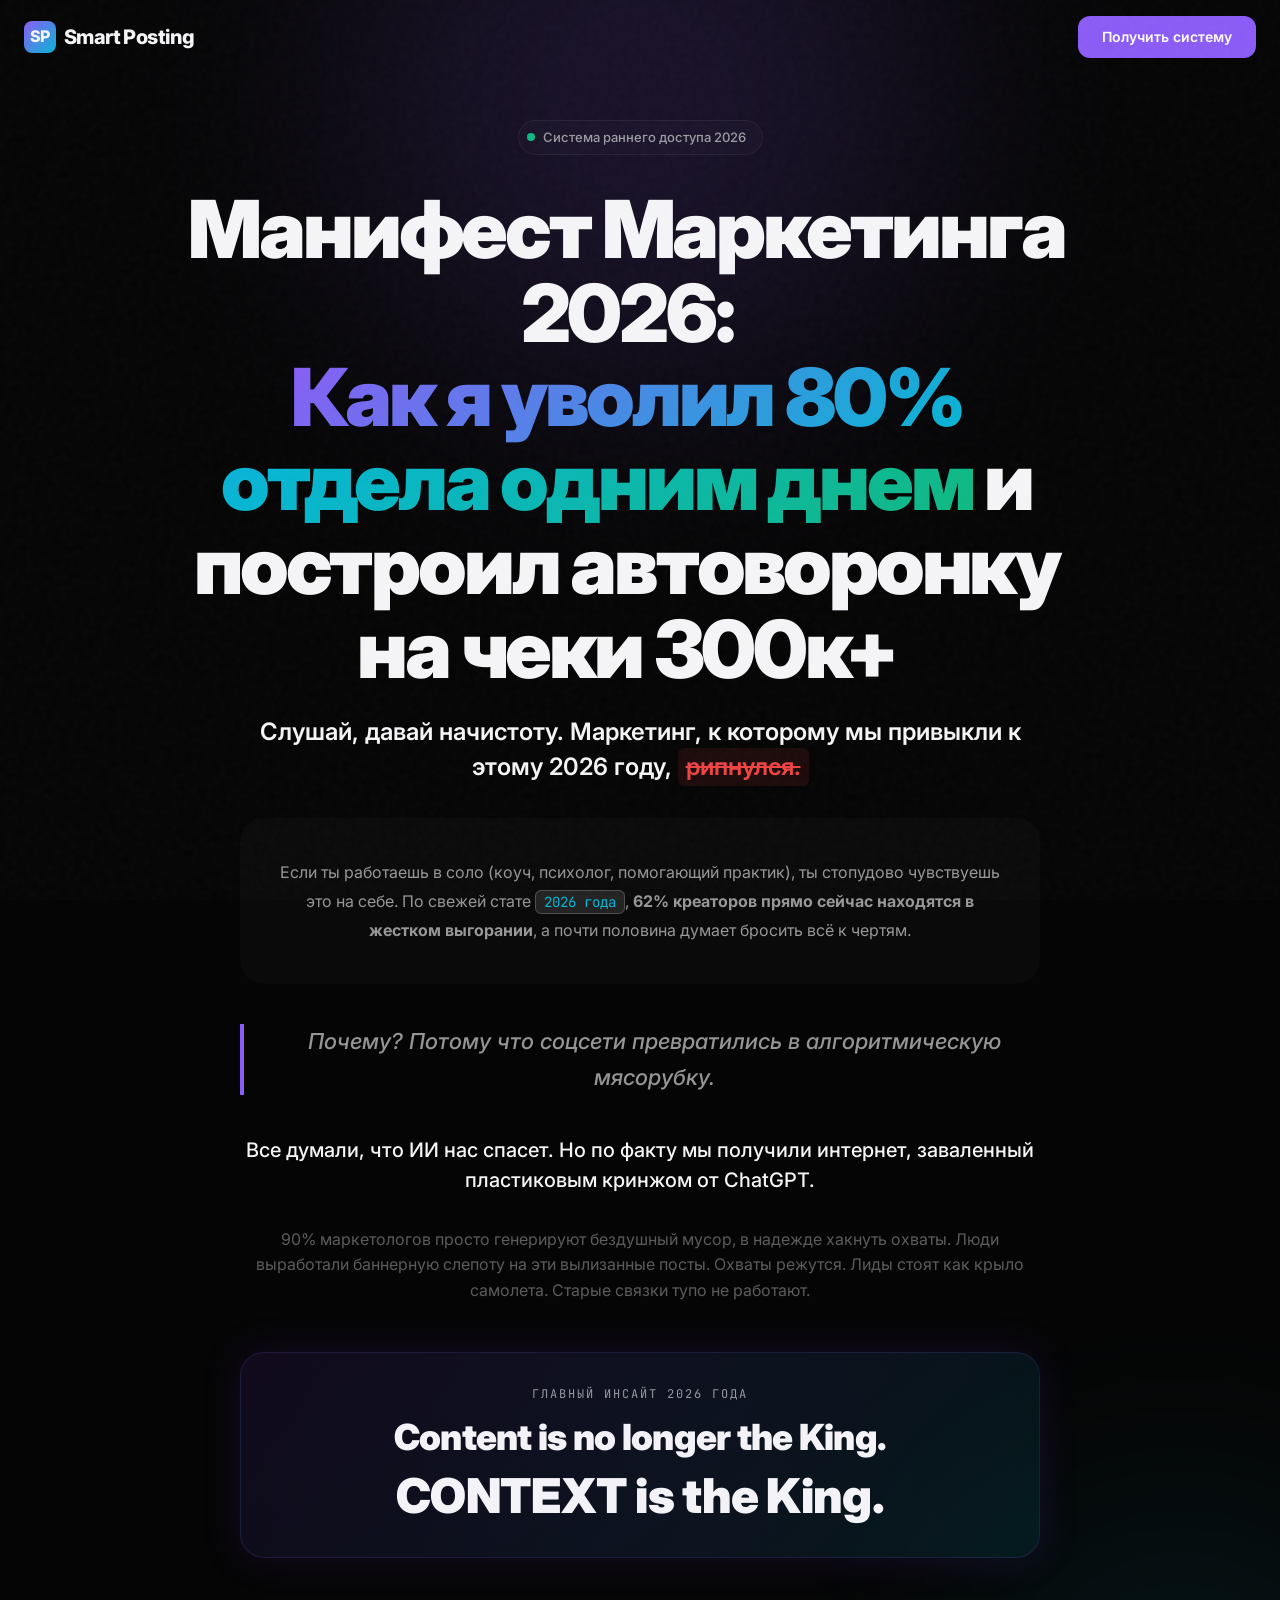
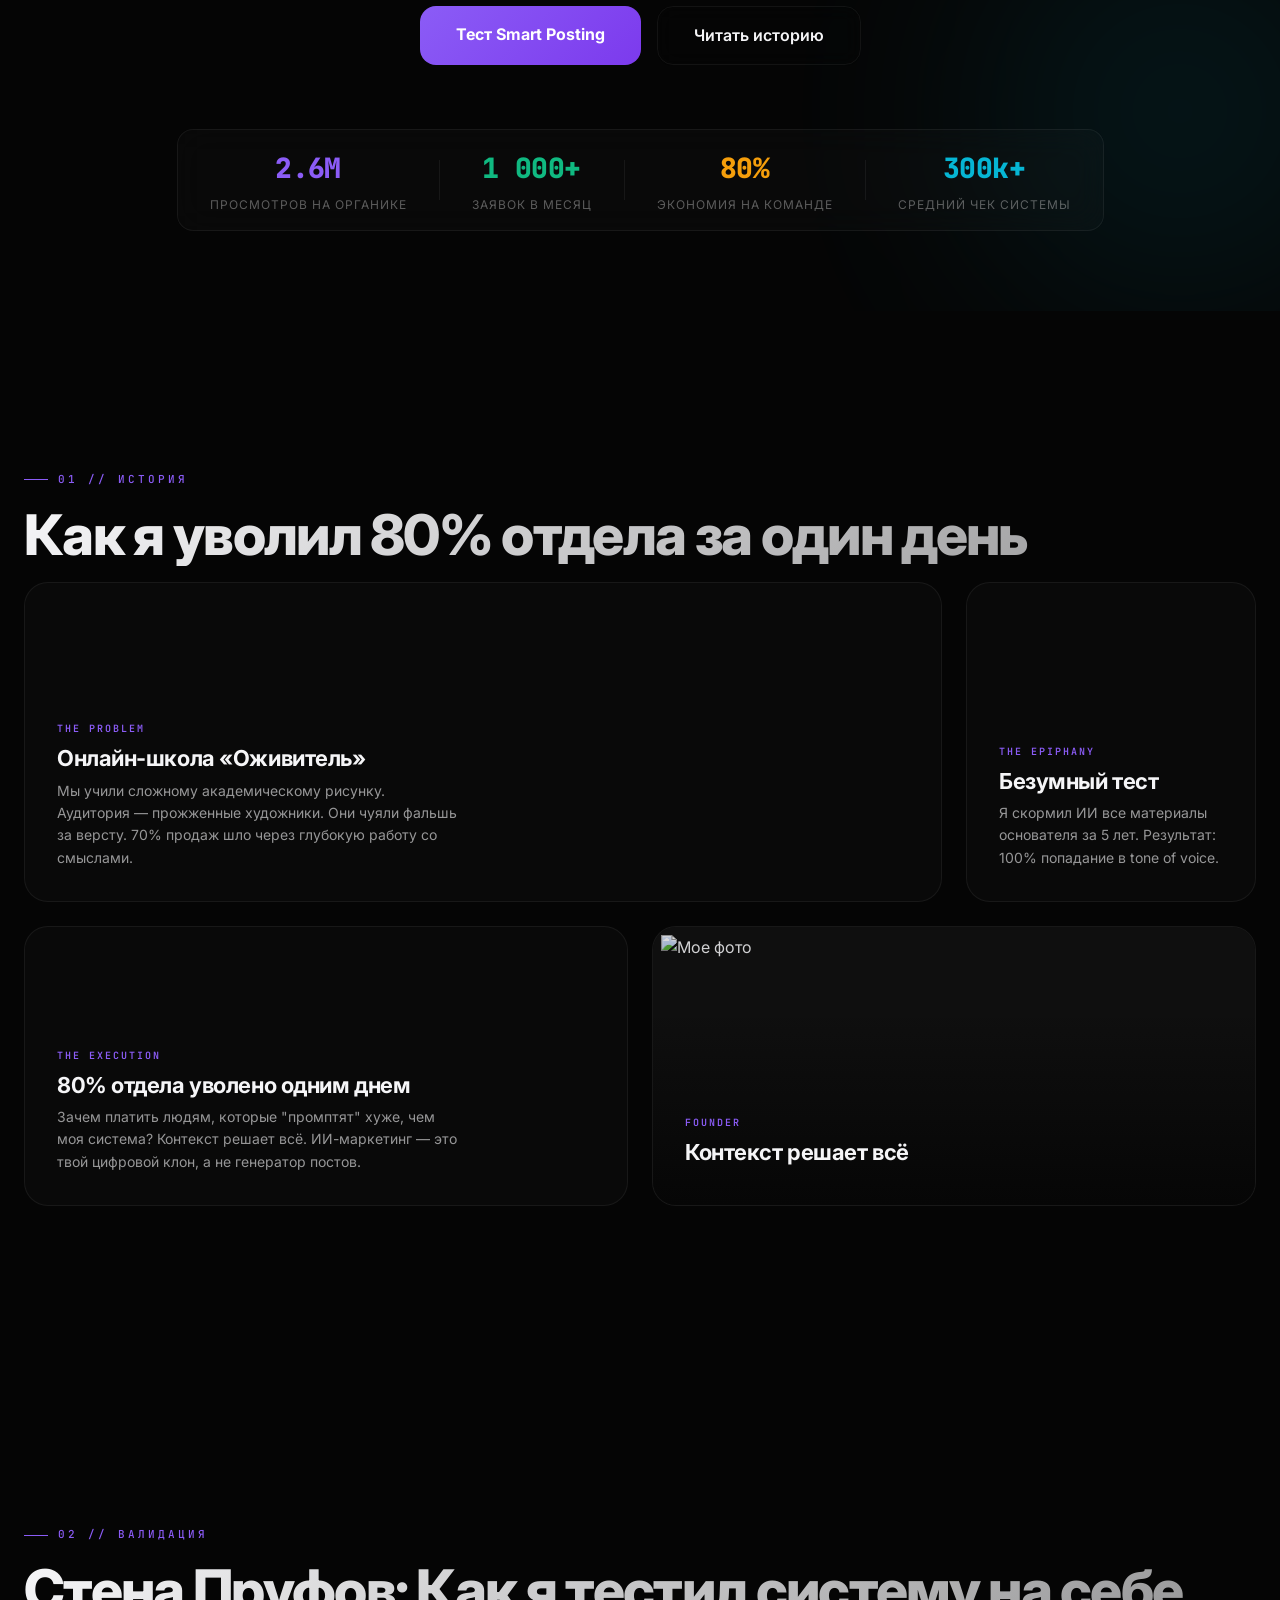
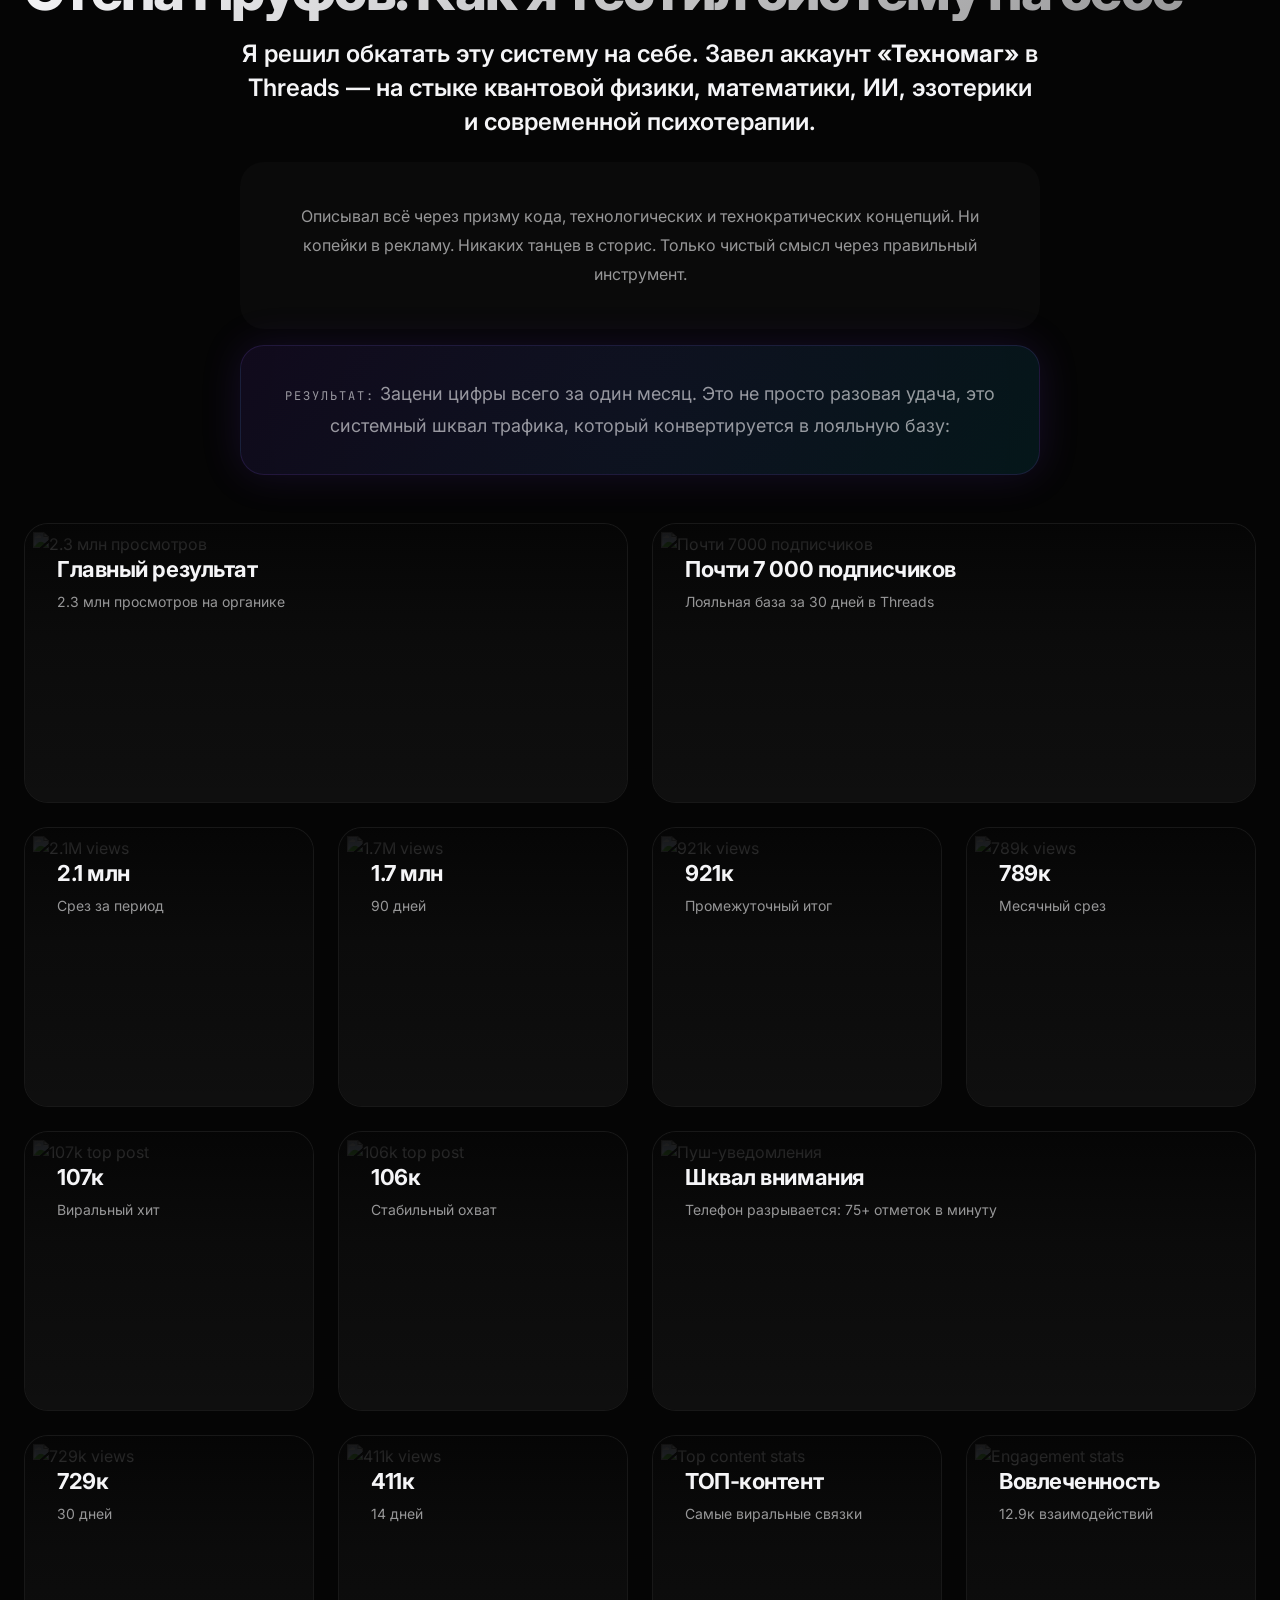
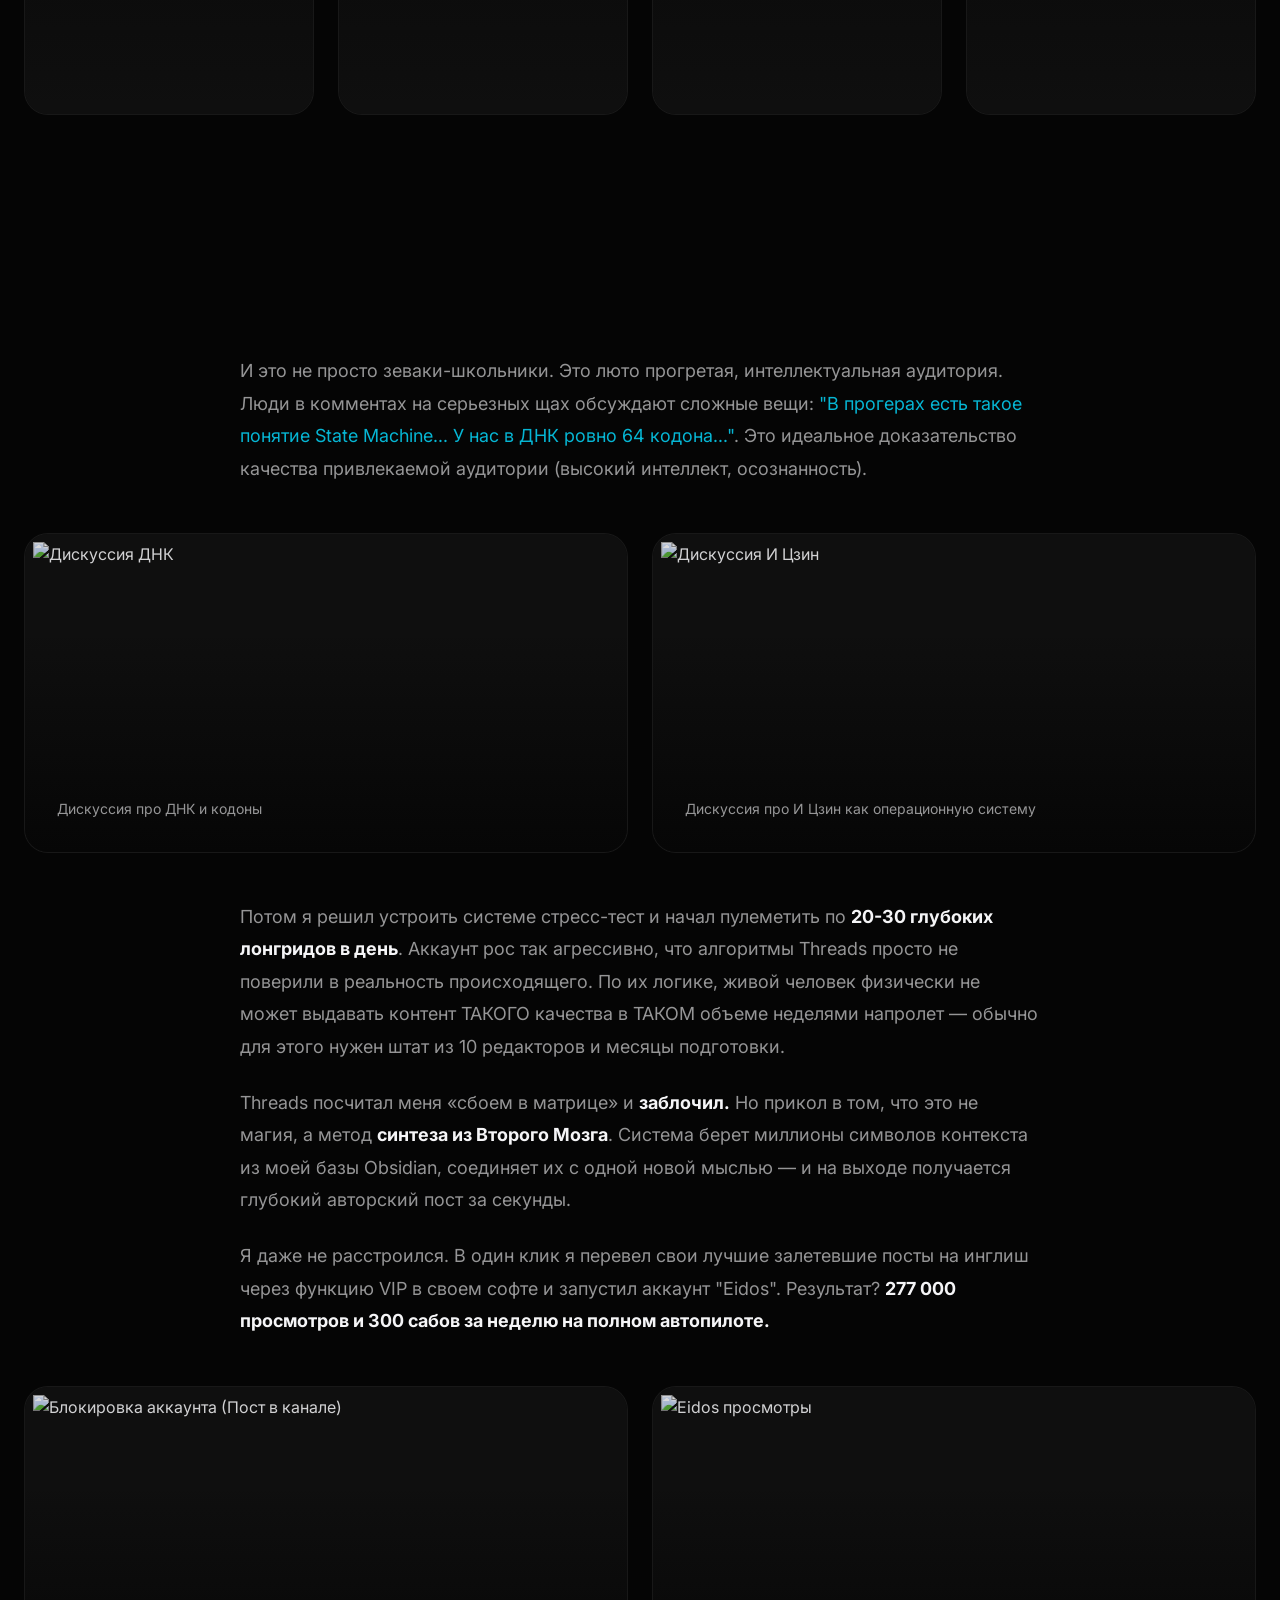
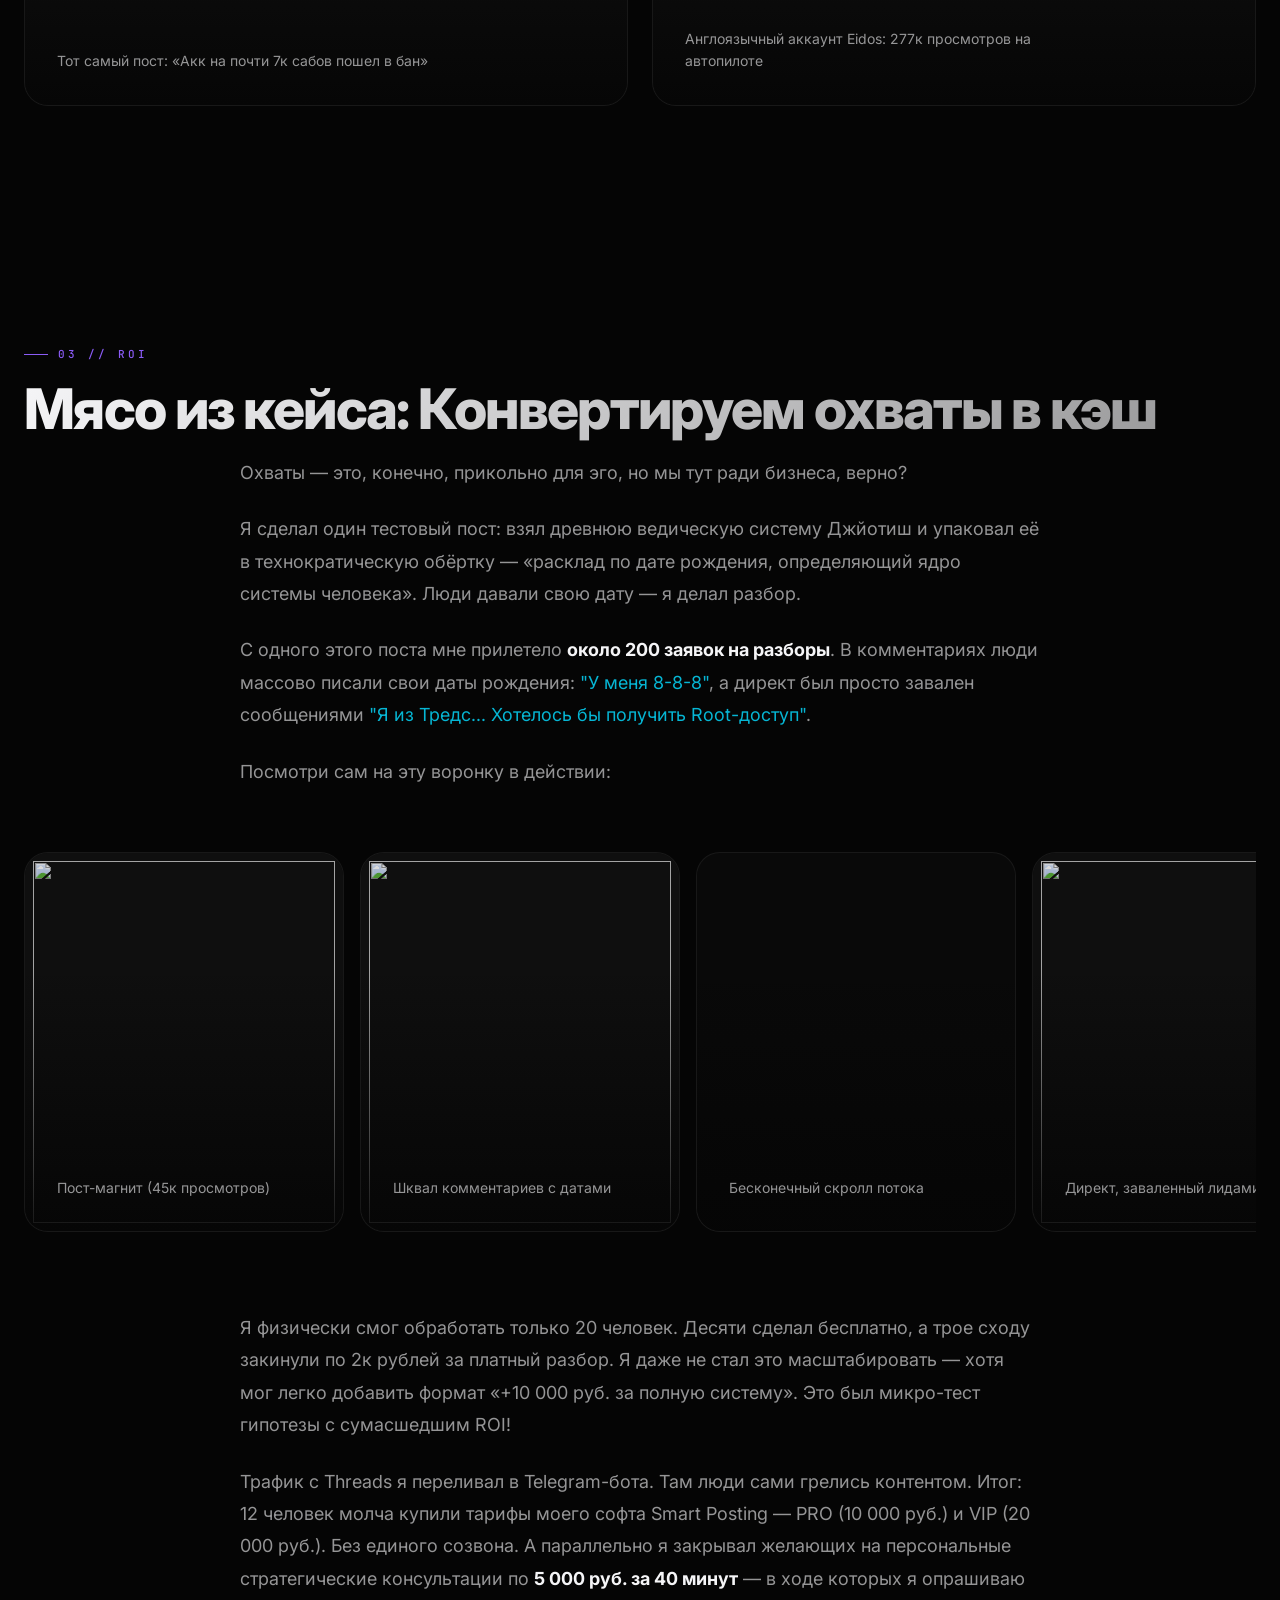
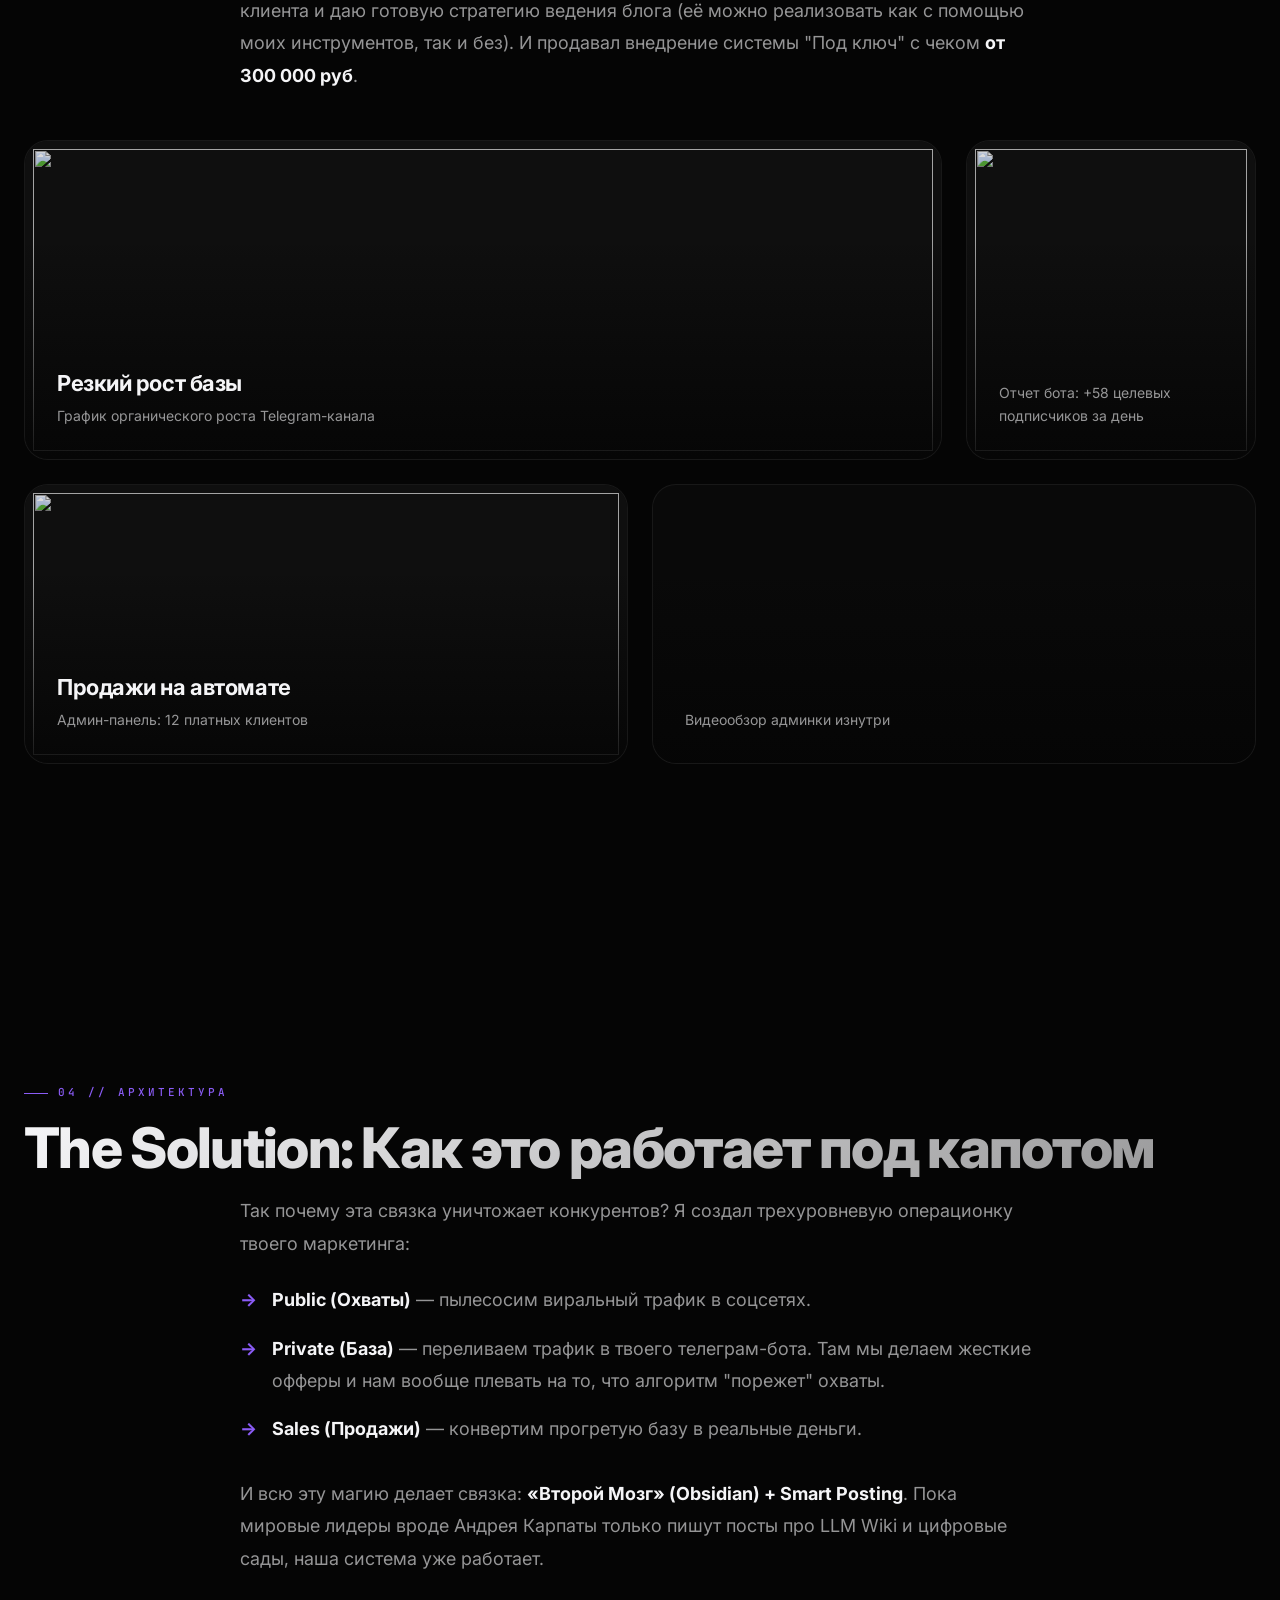
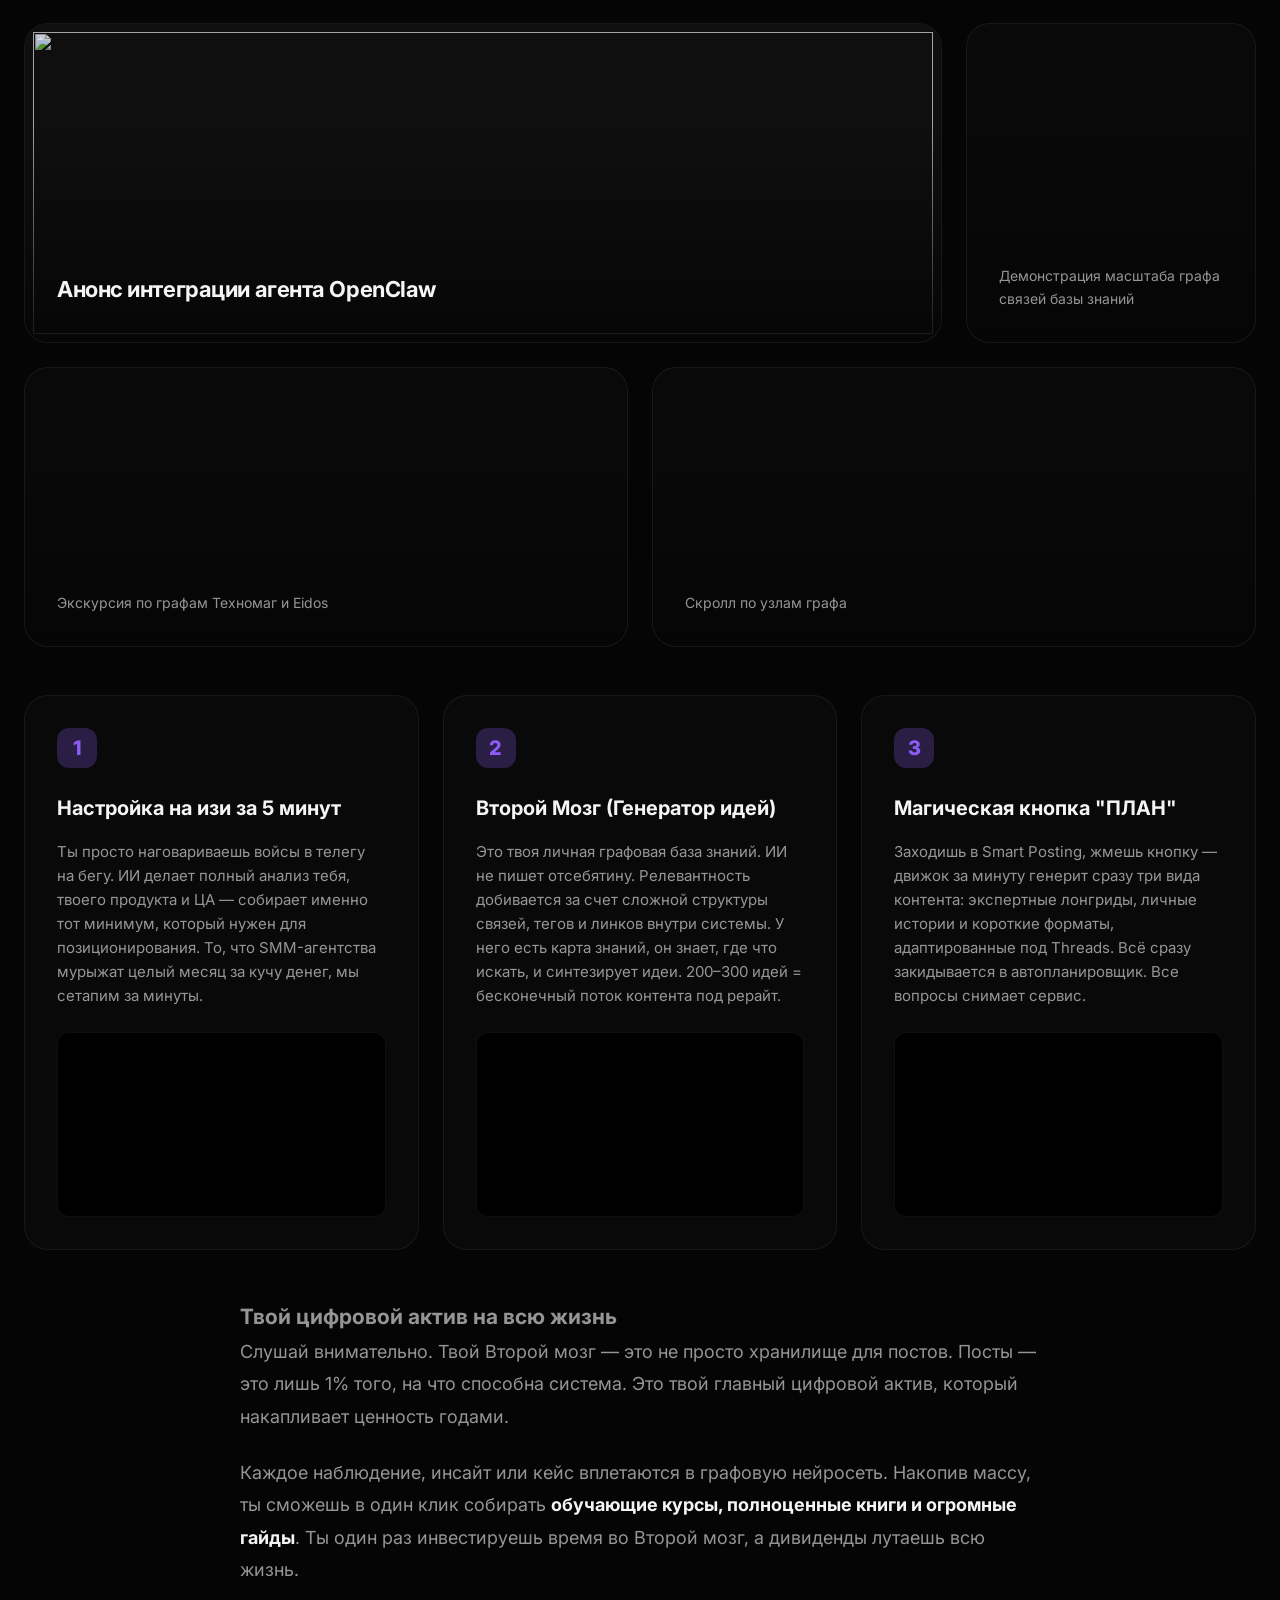
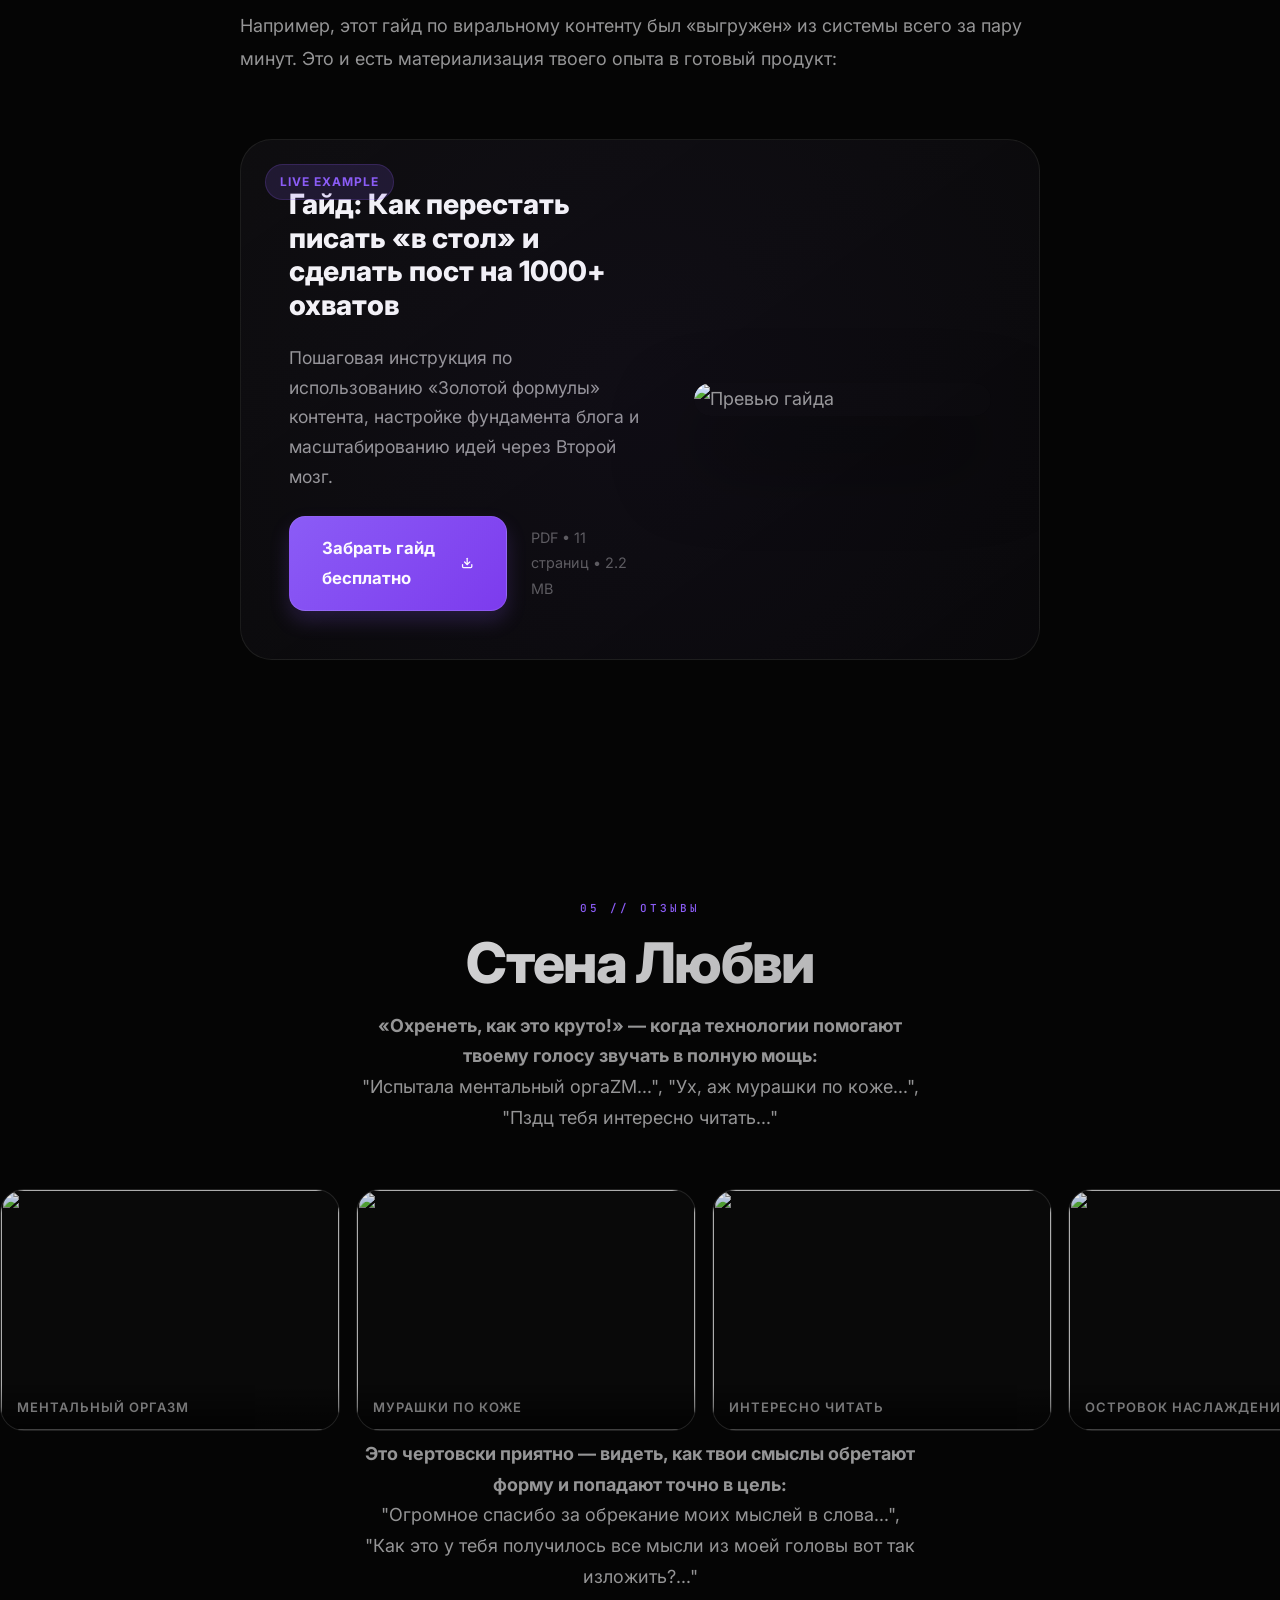
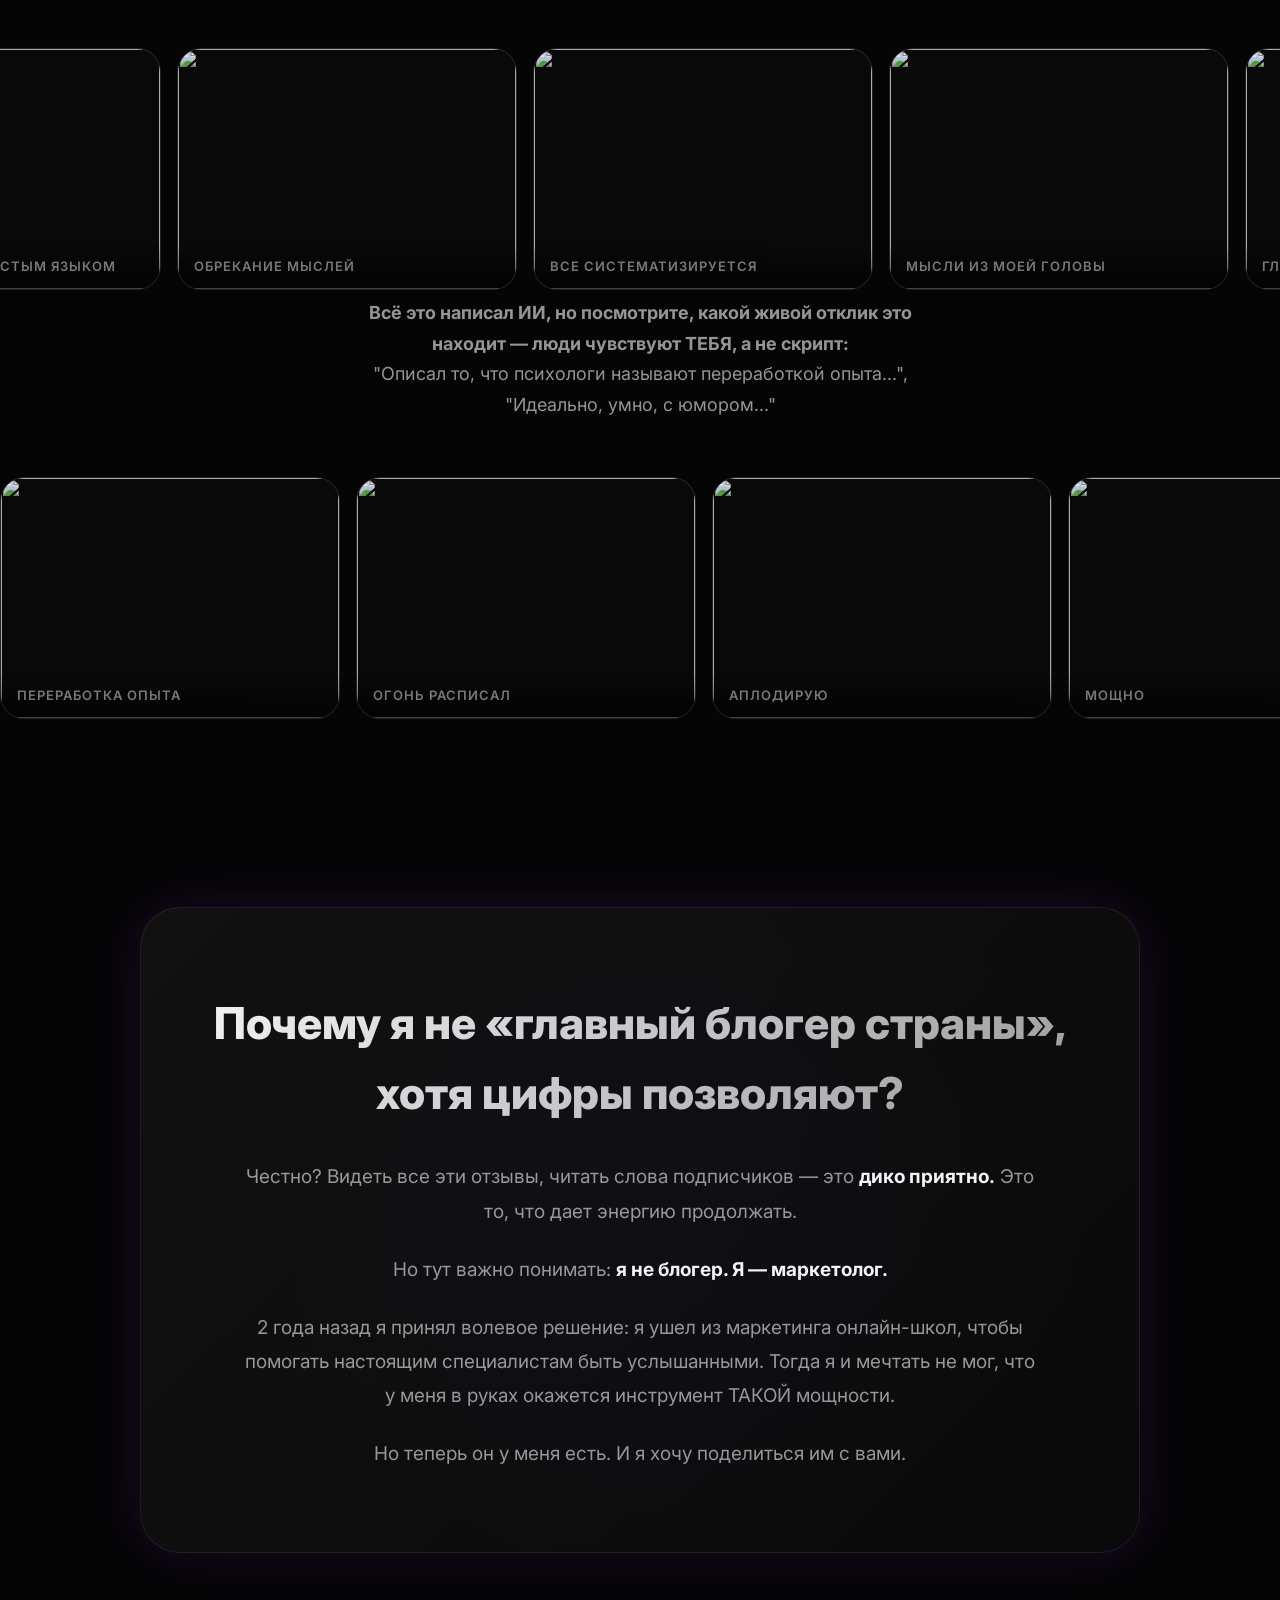
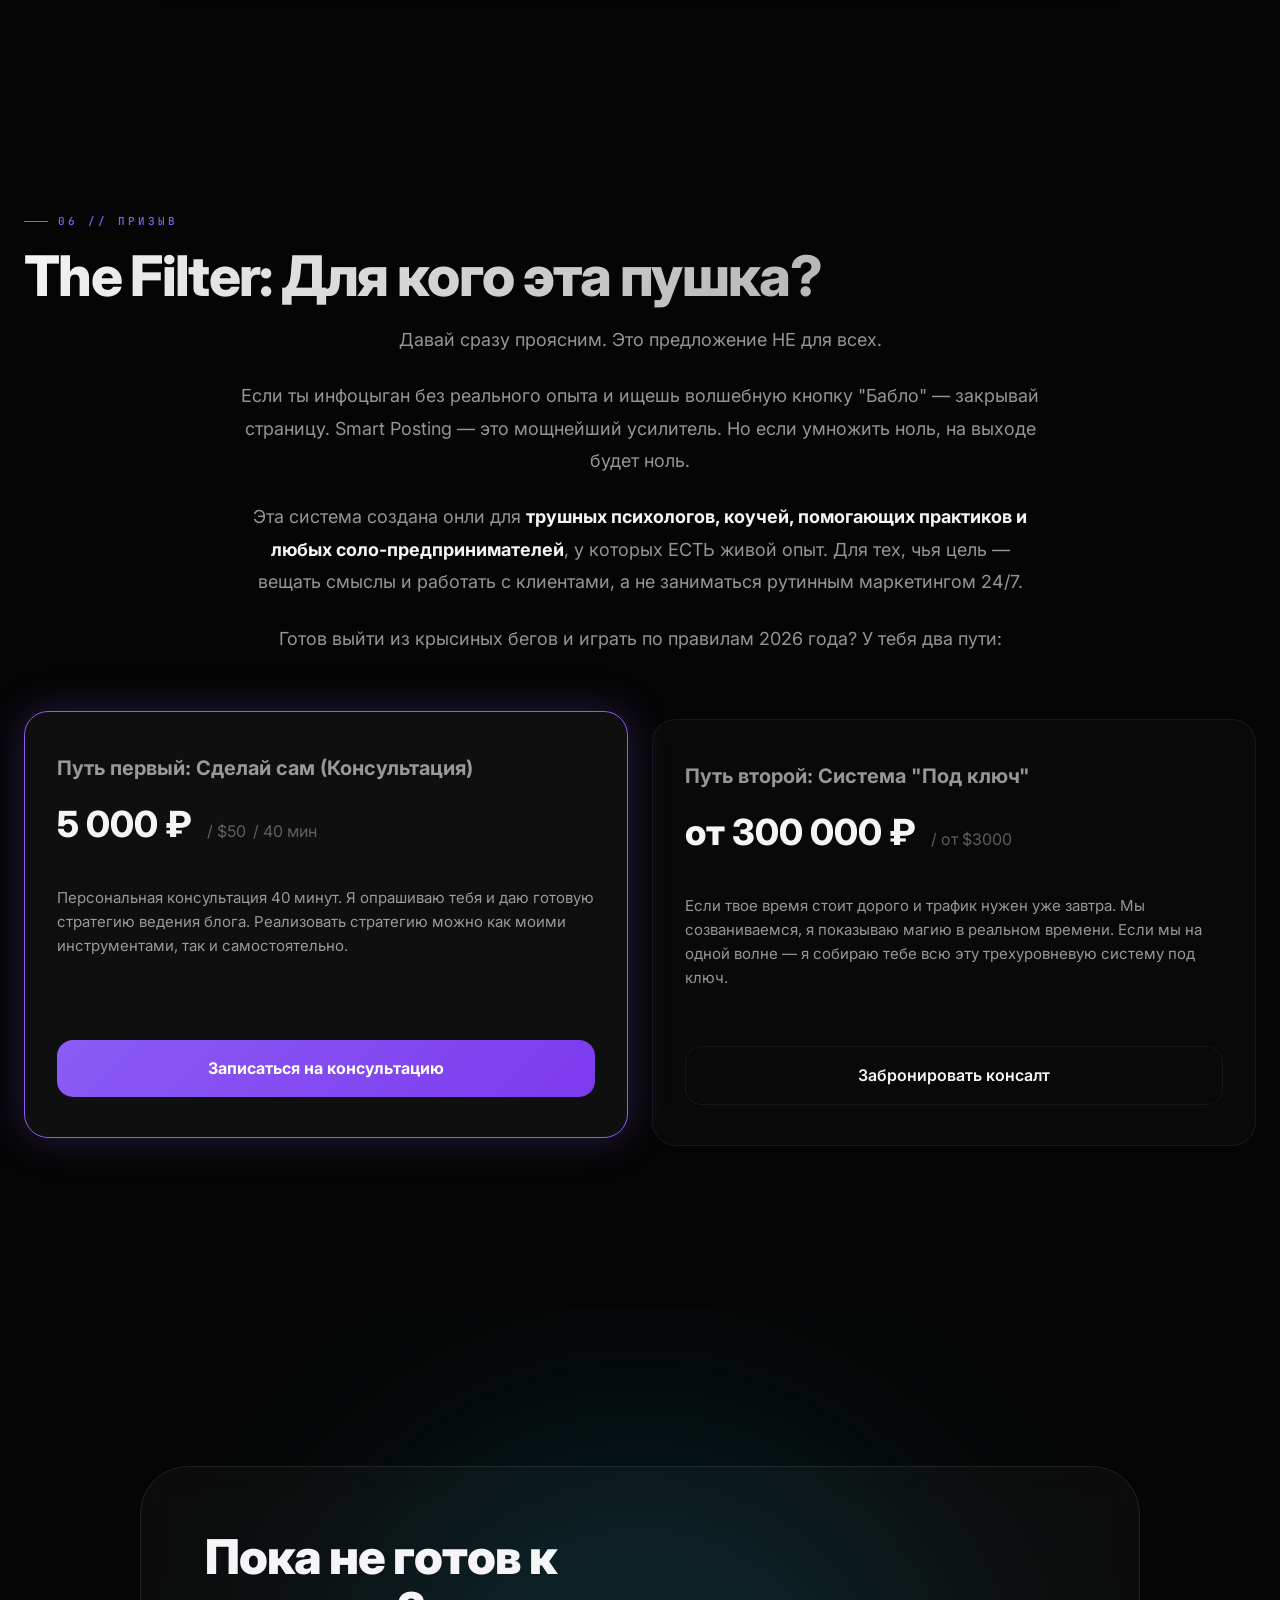
==== site/index.html @ fd2fd17d "Final landing page optimization: mobile auto-scroll, video auto-play, USD prices, and UI polish" ====
<!DOCTYPE html>
<html lang="ru">
<head>
    <meta charset="UTF-8">
    <meta name="viewport" content="width=device-width, initial-scale=1.0">
    <meta name="referrer" content="strict-origin-when-cross-origin">
    <title>Smart Posting — Манифест Будущего Маркетинга</title>
    <link rel="stylesheet" href="style.css">
</head>
<body>
    <div class="grain-overlay"></div>
    
    <!-- NAVIGATION -->
    <nav class="nav">
        <div class="nav-inner">
            <div class="nav-logo">
                <div class="nav-logo-icon">SP</div>
                <span>Smart Posting</span>
            </div>
            <a href="#pricing" class="nav-cta">Получить систему</a>
        </div>
    </nav>

    <!-- HERO SECTION -->
    <section class="hero section">
        <div class="glow-blob blob-1"></div>
        <div class="glow-blob blob-2"></div>
        <div class="container reveal">
            <div class="hero-badge">
                <div class="hero-badge-dot"></div>
                Система раннего доступа 2026
            </div>
            <h1 class="hero-title">Манифест Маркетинга 2026: <br><span class="gradient-text">Как я уволил 80% отдела одним днем</span> и построил автоворонку на чеки 300к+</h1>
            
            <div class="hero-prose">
                <p class="prose-lead">Слушай, давай начистоту. Маркетинг, к которому мы привыкли к этому 2026 году, <span class="highlight-red">рипнулся.</span></p>
                
                <div class="prose-card">
                    <p>Если ты работаешь в соло (коуч, психолог, помогающий практик), ты стопудово чувствуешь это на себе. По свежей стате <span class="inline-badge">2026 года</span>, <strong>62% креаторов прямо сейчас находятся в жестком выгорании</strong>, а почти половина думает бросить всё к чертям.</p>
                </div>
                
                <blockquote class="prose-quote">
                    Почему? Потому что соцсети превратились в алгоритмическую мясорубку.
                </blockquote>
                
                <p class="prose-text-large">Все думали, что ИИ нас спасет. Но по факту мы получили интернет, заваленный пластиковым кринжом от ChatGPT.</p>
                
                <p class="prose-text-fade">90% маркетологов просто генерируют бездушный мусор, в надежде хакнуть охваты. Люди выработали баннерную слепоту на эти вылизанные посты. Охваты режутся. Лиды стоят как крыло самолета. Старые связки тупо не работают.</p>
                
                <div class="prose-insight">
                    <div class="insight-label">Главный инсайт 2026 года</div>
                    <div class="insight-text">Content is no longer the King.<br><span class="gradient-text">CONTEXT is the King.</span></div>
                </div>
            </div>

            <div class="hero-cta-group">
                <a href="#pricing" class="btn-primary">Тест Smart Posting</a>
                <a href="#story" class="btn-secondary">Читать историю</a>
            </div>

            <!-- Ticker -->
            <div class="hero-ticker reveal reveal-delay-2">
                <div class="ticker-item">
                    <div class="ticker-value violet" data-target="2.6" data-suffix="M">0</div>
                    <div class="ticker-label">Просмотров на органике</div>
                </div>
                <div class="ticker-divider"></div>
                <div class="ticker-item">
                    <div class="ticker-value emerald" data-target="1000" data-suffix="+">0</div>
                    <div class="ticker-label">Заявок в месяц</div>
                </div>
                <div class="ticker-divider"></div>
                <div class="ticker-item">
                    <div class="ticker-value amber" data-target="80" data-suffix="%">0</div>
                    <div class="ticker-label">Экономия на команде</div>
                </div>
                <div class="ticker-divider"></div>
                <div class="ticker-item">
                    <div class="ticker-value cyan" data-target="300" data-suffix="k+">0</div>
                    <div class="ticker-label">Средний чек системы</div>
                </div>
            </div>
        </div>
    </section>

    <!-- STORY SECTION -->
    <section id="story" class="section">
        <div class="container reveal">
            <div class="section-label">01 // История</div>
            <h2 class="section-title">Как я уволил 80% отдела за один день</h2>
            <div class="bento-grid engine reveal">
                <!-- Card 1: Experience -->
                <div class="bento-item span-2">
                    <div class="bento-item-content">
                        <div class="bento-item-tag">The Problem</div>
                        <div class="bento-item-title">Онлайн-школа «Оживитель»</div>
                        <div class="bento-item-desc">Мы учили сложному академическому рисунку. Аудитория — прожженные художники. Они чуяли фальшь за версту. 70% продаж шло через глубокую работу со смыслами.</div>
                    </div>
                </div>
                <!-- Card 2: The Test -->
                <div class="bento-item">
                    <div class="bento-item-content">
                        <div class="bento-item-tag">The Epiphany</div>
                        <div class="bento-item-title">Безумный тест</div>
                        <div class="bento-item-desc">Я скормил ИИ все материалы основателя за 5 лет. Результат: 100% попадание в tone of voice.</div>
                    </div>
                </div>
                <!-- Card 3: The Result -->
                <div class="bento-item span-2">
                    <div class="bento-item-content">
                        <div class="bento-item-tag">The Execution</div>
                        <div class="bento-item-title">80% отдела уволено одним днем</div>
                        <div class="bento-item-desc">Зачем платить людям, которые "промптят" хуже, чем моя система? Контекст решает всё. ИИ-маркетинг — это твой цифровой клон, а не генератор постов.</div>
                    </div>
                </div>
                <!-- Card 4: Photo/Insight -->
                <div class="bento-item photo-card" data-lightbox="../../Downloads/Smartposting/другое/photo_2024-04-24_20-20-12.jpg">
                    <div class="bento-item-media">
                        <img src="../../Downloads/Smartposting/другое/photo_2024-04-24_20-20-12.jpg" alt="Мое фото">
                    </div>
                    <div class="bento-item-overlay"></div>
                    <div class="bento-item-content">
                        <div class="bento-item-tag">Founder</div>
                        <div class="bento-item-title">Контекст решает всё</div>
                    </div>
                </div>
            </div>
        </div>
    </section>

    <!-- PROOF: STATS SECTION -->
    <section class="section">
        <div class="container">
            <div class="section-label reveal">02 // Валидация</div>
            <h2 class="section-title reveal reveal-delay-1">Стена Пруфов: Как я тестил систему на себе</h2>
            <div class="prose-text reveal reveal-delay-2 mb-48">
                <p class="prose-lead">Я решил обкатать эту систему на себе. Завел аккаунт <strong>«Техномаг»</strong> в Threads — на стыке квантовой физики, математики, ИИ, эзотерики и современной психотерапии.</p>
                
                <div class="prose-grid">
                    <div class="prose-card">
                        Описывал всё через призму кода, технологических и технократических концепций. <span class="highlight">Ни копейки в рекламу.</span> Никаких танцев в сторис. Только чистый смысл через правильный инструмент.
                    </div>
                </div>

                <div class="prose-insight mt-32">
                    <span class="insight-label">РЕЗУЛЬТАТ:</span>
                    Зацени цифры всего за один месяц. Это не просто разовая удача, это системный шквал трафика, который конвертируется в лояльную базу:
                </div>
            </div>

            <div class="bento-grid stats reveal reveal-delay-3">
                <!-- Record 2.3M Views -->
                <div class="bento-item photo-card content-top span-2" data-lightbox="../../Downloads/Smartposting/скрины из тредс/статистика/photo_2026-05-04_10-39-56.jpg">
                    <div class="bento-item-media"><img src="../../Downloads/Smartposting/скрины из тредс/статистика/photo_2026-05-04_10-39-56.jpg" loading="lazy" alt="2.3 млн просмотров"></div>
                    <div class="bento-item-overlay"></div>
                    <div class="bento-item-content">
                        <div class="bento-item-title">Главный результат</div>
                        <div class="bento-item-desc">2.3 млн просмотров на органике</div>
                    </div>
                </div>
                
                <!-- 7000 Subscribers -->
                <div class="bento-item photo-card content-top span-2" data-lightbox="../../Downloads/Smartposting/скрины из тредс/другое/photo_2026-04-18_08-52-53.jpg">
                    <div class="bento-item-media"><img src="../../Downloads/Smartposting/скрины из тредс/другое/photo_2026-04-18_08-52-53.jpg" loading="lazy" alt="Почти 7000 подписчиков"></div>
                    <div class="bento-item-overlay"></div>
                    <div class="bento-item-content">
                        <div class="bento-item-title">Почти 7 000 подписчиков</div>
                        <div class="bento-item-desc">Лояльная база за 30 дней в Threads</div>
                    </div>
                </div>

                <!-- Tile: 2.1M -->
                <div class="bento-item photo-card content-top" data-lightbox="../../Downloads/Smartposting/скрины из тредс/статистика/photo_2026-03-14_09-45-09.jpg">
                    <div class="bento-item-media"><img src="../../Downloads/Smartposting/скрины из тредс/статистика/photo_2026-03-14_09-45-09.jpg" loading="lazy" alt="2.1M views"></div>
                    <div class="bento-item-overlay"></div>
                    <div class="bento-item-content">
                        <div class="bento-item-title">2.1 млн</div>
                        <div class="bento-item-desc">Срез за период</div>
                    </div>
                </div>

                <!-- Tile: 1.7M -->
                <div class="bento-item photo-card content-top" data-lightbox="../../Downloads/Smartposting/скрины из тредс/статистика/photo_2026-05-04_10-23-41.jpg">
                    <div class="bento-item-media"><img src="../../Downloads/Smartposting/скрины из тредс/статистика/photo_2026-05-04_10-23-41.jpg" loading="lazy" alt="1.7M views"></div>
                    <div class="bento-item-overlay"></div>
                    <div class="bento-item-content">
                        <div class="bento-item-title">1.7 млн</div>
                        <div class="bento-item-desc">90 дней</div>
                    </div>
                </div>

                <!-- Tile: 921k -->
                <div class="bento-item photo-card content-top" data-lightbox="../../Downloads/Smartposting/скрины из тредс/другое/photo_2026-05-04_10-40-08.jpg">
                    <div class="bento-item-media"><img src="../../Downloads/Smartposting/скрины из тредс/другое/photo_2026-05-04_10-40-08.jpg" loading="lazy" alt="921k views"></div>
                    <div class="bento-item-overlay"></div>
                    <div class="bento-item-content">
                        <div class="bento-item-title">921к</div>
                        <div class="bento-item-desc">Промежуточный итог</div>
                    </div>
                </div>

                <!-- Tile: 789k -->
                <div class="bento-item photo-card content-top" data-lightbox="../../Downloads/Smartposting/скрины из тредс/статистика/photo_2026-05-04_10-23-30.jpg">
                    <div class="bento-item-media"><img src="../../Downloads/Smartposting/скрины из тредс/статистика/photo_2026-05-04_10-23-30.jpg" loading="lazy" alt="789k views"></div>
                    <div class="bento-item-overlay"></div>
                    <div class="bento-item-content">
                        <div class="bento-item-title">789к</div>
                        <div class="bento-item-desc">Месячный срез</div>
                    </div>
                </div>

                <!-- Top Post 107k -->
                <div class="bento-item photo-card content-top" data-lightbox="../../Downloads/Smartposting/скрины из тредс/статистика/photo_2026-05-04_10-38-06.jpg">
                    <div class="bento-item-media"><img src="../../Downloads/Smartposting/скрины из тредс/статистика/photo_2026-05-04_10-38-06.jpg" loading="lazy" alt="107k top post"></div>
                    <div class="bento-item-overlay"></div>
                    <div class="bento-item-content">
                        <div class="bento-item-title">107к</div>
                        <div class="bento-item-desc">Виральный хит</div>
                    </div>
                </div>

                <!-- Top Post 106k -->
                <div class="bento-item photo-card content-top" data-lightbox="../../Downloads/Smartposting/скрины из тредс/статистика/photo_2026-05-04_10-23-49.jpg">
                    <div class="bento-item-media"><img src="../../Downloads/Smartposting/скрины из тредс/статистика/photo_2026-05-04_10-23-49.jpg" loading="lazy" alt="106k top post"></div>
                    <div class="bento-item-overlay"></div>
                    <div class="bento-item-content">
                        <div class="bento-item-title">106к</div>
                        <div class="bento-item-desc">Стабильный охват</div>
                    </div>
                </div>

                <!-- Notifications span-2 -->
                <div class="bento-item photo-card content-top span-2" data-lightbox="../../Downloads/Smartposting/скрины из тредс/статистика/photo_2026-05-04_10-24-12.jpg">
                    <div class="bento-item-media"><img src="../../Downloads/Smartposting/скрины из тредс/статистика/photo_2026-05-04_10-24-12.jpg" loading="lazy" alt="Пуш-уведомления"></div>
                    <div class="bento-item-overlay"></div>
                    <div class="bento-item-content">
                        <div class="bento-item-title">Шквал внимания</div>
                        <div class="bento-item-desc">Телефон разрывается: 75+ отметок в минуту</div>
                    </div>
                </div>

                <!-- More tiles... -->
                <div class="bento-item photo-card content-top" data-lightbox="../../Downloads/Smartposting/скрины из тредс/статистика/photo_2026-05-04_10-38-11.jpg">
                    <div class="bento-item-media"><img src="../../Downloads/Smartposting/скрины из тредс/статистика/photo_2026-05-04_10-38-11.jpg" loading="lazy" alt="729k views"></div>
                    <div class="bento-item-overlay"></div>
                    <div class="bento-item-content">
                        <div class="bento-item-title">729к</div>
                        <div class="bento-item-desc">30 дней</div>
                    </div>
                </div>
                <div class="bento-item photo-card content-top" data-lightbox="../../Downloads/Smartposting/скрины из тредс/статистика/photo_2026-05-04_10-38-20.jpg">
                    <div class="bento-item-media"><img src="../../Downloads/Smartposting/скрины из тредс/статистика/photo_2026-05-04_10-38-20.jpg" loading="lazy" alt="411k views"></div>
                    <div class="bento-item-overlay"></div>
                    <div class="bento-item-content">
                        <div class="bento-item-title">411к</div>
                        <div class="bento-item-desc">14 дней</div>
                    </div>
                </div>
                <!-- Added item to fill gap -->
                <div class="bento-item photo-card content-top" data-lightbox="../../Downloads/Smartposting/скрины из тредс/статистика/photo_2026-05-04_10-23-15.jpg">
                    <div class="bento-item-media"><img src="../../Downloads/Smartposting/скрины из тредс/статистика/photo_2026-05-04_10-23-15.jpg" loading="lazy" alt="Top content stats"></div>
                    <div class="bento-item-overlay"></div>
                    <div class="bento-item-content">
                        <div class="bento-item-title">ТОП-контент</div>
                        <div class="bento-item-desc">Самые виральные связки</div>
                    </div>
                </div>
                <div class="bento-item photo-card content-top" data-lightbox="../../Downloads/Smartposting/скрины из тредс/статистика/photo_2026-05-04_10-38-25.jpg">
                    <div class="bento-item-media"><img src="../../Downloads/Smartposting/скрины из тредс/статистика/photo_2026-05-04_10-38-25.jpg" loading="lazy" alt="Engagement stats"></div>
                    <div class="bento-item-overlay"></div>
                    <div class="bento-item-content">
                        <div class="bento-item-title">Вовлеченность</div>
                        <div class="bento-item-desc">12.9к взаимодействий</div>
                    </div>
                </div>
            </div>
        </div>
    </section>

    <!-- PROOF: AUDIENCE & SCALE -->
    <section class="section prose-section">
        <div class="container reveal">
            <div class="prose-text mb-48">
                <p>И это не просто зеваки-школьники. Это люто прогретая, интеллектуальная аудитория. Люди в комментах на серьезных щах обсуждают сложные вещи: <em>"В прогерах есть такое понятие State Machine... У нас в ДНК ровно 64 кодона..."</em>. Это идеальное доказательство качества привлекаемой аудитории (высокий интеллект, осознанность).</p>
            </div>
            
            <div class="bento-grid roi reveal reveal-delay-1 mb-48">
                <div class="bento-item photo-card" data-lightbox="../../Downloads/Smartposting/скрины из тредс/другое/photo_2026-05-04_10-21-29.jpg">
                    <div class="bento-item-media">
                        <img src="../../Downloads/Smartposting/скрины из тредс/другое/photo_2026-05-04_10-21-29.jpg" loading="lazy" alt="Дискуссия ДНК">
                    </div>
                    <div class="bento-item-overlay"></div>
                    <div class="bento-item-content">
                        <div class="bento-item-desc">Дискуссия про ДНК и кодоны</div>
                    </div>
                </div>
                <div class="bento-item photo-card" data-lightbox="../../Downloads/Smartposting/скрины из тредс/другое/photo_2026-05-04_10-24-59.jpg">
                    <div class="bento-item-media">
                        <img src="../../Downloads/Smartposting/скрины из тредс/другое/photo_2026-05-04_10-24-59.jpg" loading="lazy" alt="Дискуссия И Цзин">
                    </div>
                    <div class="bento-item-overlay"></div>
                    <div class="bento-item-content">
                        <div class="bento-item-desc">Дискуссия про И Цзин как операционную систему</div>
                    </div>
                </div>
            </div>

            <div class="prose-text mb-48 reveal reveal-delay-2">
                <p>Потом я решил устроить системе стресс-тест и начал пулеметить по <strong>20-30 глубоких лонгридов в день</strong>. Аккаунт рос так агрессивно, что алгоритмы Threads просто не поверили в реальность происходящего. По их логике, живой человек физически не может выдавать контент ТАКОГО качества в ТАКОМ объеме неделями напролет — обычно для этого нужен штат из 10 редакторов и месяцы подготовки.</p>
                
                <p>Threads посчитал меня «сбоем в матрице» и <strong>заблочил.</strong> Но прикол в том, что это не магия, а метод <strong>синтеза из Второго Мозга</strong>. Система берет миллионы символов контекста из моей базы Obsidian, соединяет их с одной новой мыслью — и на выходе получается глубокий авторский пост за секунды.</p>

                <p>Я даже не расстроился. В один клик я перевел свои лучшие залетевшие посты на инглиш через функцию VIP в своем софте и запустил аккаунт "Eidos". Результат? <strong>277 000 просмотров и 300 сабов за неделю на полном автопилоте.</strong></p>
            </div>

            <div class="bento-grid roi reveal reveal-delay-3">
                <div class="bento-item photo-card" data-lightbox="../../Downloads/Smartposting/другое/Screenshot_3.png">
                    <div class="bento-item-media">
                        <img src="../../Downloads/Smartposting/другое/Screenshot_3.png" loading="lazy" alt="Блокировка аккаунта (Пост в канале)">
                    </div>
                    <div class="bento-item-overlay"></div>
                    <div class="bento-item-content">
                        <div class="bento-item-desc">Тот самый пост: «Акк на почти 7к сабов пошел в бан»</div>
                    </div>
                </div>
                <div class="bento-item photo-card" data-lightbox="../../Downloads/Smartposting/другое/Screenshot_1.png">
                    <div class="bento-item-media">
                        <img src="../../Downloads/Smartposting/другое/Screenshot_1.png" loading="lazy" alt="Eidos просмотры">
                    </div>
                    <div class="bento-item-overlay"></div>
                    <div class="bento-item-content">
                        <div class="bento-item-desc">Англоязычный аккаунт Eidos: 277к просмотров на автопилоте</div>
                    </div>
                </div>
            </div>
        </div>
    </section>

    <!-- CASE STUDY: MONEY -->
    <section class="section">
        <div class="container">
            <div class="section-label reveal">03 // ROI</div>
            <h2 class="section-title reveal reveal-delay-1">Мясо из кейса: Конвертируем охваты в кэш</h2>
            
            <div class="prose-text mb-48 reveal reveal-delay-2">
                <p>Охваты — это, конечно, прикольно для эго, но мы тут ради бизнеса, верно?</p>
                <p>Я сделал один тестовый пост: взял древнюю ведическую систему Джйотиш и упаковал её в технократическую обёртку — «расклад по дате рождения, определяющий ядро системы человека». Люди давали свою дату — я делал разбор.</p>
                <p>С одного этого поста мне прилетело <strong>около 200 заявок на разборы</strong>. В комментариях люди массово писали свои даты рождения: <em>"У меня 8-8-8"</em>, а директ был просто завален сообщениями <em>"Я из Тредс... Хотелось бы получить Root-доступ"</em>.</p>
                <p>Посмотри сам на эту воронку в действии:</p>
            </div>

            <!-- Horizontal scroll for case study sequence -->
            <div class="case-scroll reveal reveal-delay-3 mb-48">
                <div class="bento-item photo-card" data-lightbox="../../Downloads/Smartposting/скрины из тредс/кейс/photo_2026-05-04_10-42-01.jpg">
                    <div class="bento-item-media"><img src="../../Downloads/Smartposting/скрины из тредс/кейс/photo_2026-05-04_10-42-01.jpg" loading="lazy"></div>
                    <div class="bento-item-overlay"></div>
                    <div class="bento-item-content"><div class="bento-item-desc">Пост-магнит (45к просмотров)</div></div>
                </div>
                <div class="bento-item photo-card" data-lightbox="../../Downloads/Smartposting/скрины из тредс/кейс/photo_2026-05-04_10-48-35.jpg">
                    <div class="bento-item-media"><img src="../../Downloads/Smartposting/скрины из тредс/кейс/photo_2026-05-04_10-48-35.jpg" loading="lazy"></div>
                    <div class="bento-item-overlay"></div>
                    <div class="bento-item-content"><div class="bento-item-desc">Шквал комментариев с датами</div></div>
                </div>
                <div class="bento-item" data-lightbox="../../Downloads/Smartposting/скрины из тредс/кейс/video_2026-05-04_10-41-55.mp4">
                    <div class="bento-item-media"><video src="../../Downloads/Smartposting/скрины из тредс/кейс/video_2026-05-04_10-41-55.mp4" loop muted playsinline></video></div>
                    <div class="bento-item-overlay"></div>
                    <div class="bento-item-content"><div class="bento-item-desc">Бесконечный скролл потока</div></div>
                </div>
                <div class="bento-item photo-card" data-lightbox="../../Downloads/Smartposting/скрины из тредс/кейс/photo_2026-05-04_10-40-48.jpg">
                    <div class="bento-item-media"><img src="../../Downloads/Smartposting/скрины из тредс/кейс/photo_2026-05-04_10-40-48.jpg" loading="lazy"></div>
                    <div class="bento-item-overlay"></div>
                    <div class="bento-item-content"><div class="bento-item-desc">Директ, заваленный лидами</div></div>
                </div>
                <div class="bento-item photo-card" data-lightbox="../../Downloads/Smartposting/скрины из тредс/кейс/Screenshot_1.png">
                    <div class="bento-item-media"><img src="../../Downloads/Smartposting/скрины из тредс/кейс/Screenshot_1.png" loading="lazy"></div>
                    <div class="bento-item-overlay"></div>
                    <div class="bento-item-content"><div class="bento-item-desc">Переписка: "Хочу Root-доступ"</div></div>
                </div>
                <div class="bento-item photo-card" data-lightbox="../../Downloads/Smartposting/скрины из тредс/кейс/Screenshot_2.png">
                    <div class="bento-item-media"><img src="../../Downloads/Smartposting/скрины из тредс/кейс/Screenshot_2.png" loading="lazy"></div>
                    <div class="bento-item-overlay"></div>
                    <div class="bento-item-content"><div class="bento-item-desc">Вопрос о цене разбора</div></div>
                </div>
                <div class="bento-item photo-card" data-lightbox="../../Downloads/Smartposting/скрины из тредс/кейс/Screenshot_10.png">
                    <div class="bento-item-media"><img src="../../Downloads/Smartposting/скрины из тредс/кейс/Screenshot_10.png" loading="lazy"></div>
                    <div class="bento-item-overlay"></div>
                    <div class="bento-item-content"><div class="bento-item-desc">Оплата 2000 руб в кассе</div></div>
                </div>
            </div>

            <div class="prose-text mb-48 reveal">
                <p>Я физически смог обработать только 20 человек. Десяти сделал бесплатно, а трое сходу закинули по 2к рублей за платный разбор. Я даже не стал это масштабировать — хотя мог легко добавить формат «+10 000 руб. за полную систему». Это был микро-тест гипотезы с сумасшедшим ROI!</p>
                <p>Трафик с Threads я переливал в Telegram-бота. Там люди сами грелись контентом. Итог: 12 человек молча купили тарифы моего софта Smart Posting — PRO (10 000 руб.) и VIP (20 000 руб.). Без единого созвона. А параллельно я закрывал желающих на персональные стратегические консультации по <strong>5 000 руб. за 40 минут</strong> — в ходе которых я опрашиваю клиента и даю готовую стратегию ведения блога (её можно реализовать как с помощью моих инструментов, так и без). И продавал внедрение системы "Под ключ" с чеком <strong>от 300 000 руб</strong>.</p>
            </div>

            <!-- TG Results -->
            <div class="bento-grid engine reveal">
                <div class="bento-item photo-card" data-lightbox="../../Downloads/Smartposting/скрины из тредс/другое/Screenshot_3.png">
                    <div class="bento-item-media"><img src="../../Downloads/Smartposting/скрины из тредс/другое/Screenshot_3.png" loading="lazy"></div>
                    <div class="bento-item-overlay"></div>
                    <div class="bento-item-content"><div class="bento-item-title">Резкий рост базы</div><div class="bento-item-desc">График органического роста Telegram-канала</div></div>
                </div>
                <div class="bento-item photo-card" data-lightbox="../../Downloads/Smartposting/скрины из тредс/другое/photo_2026-04-06_08-13-44.jpg">
                    <div class="bento-item-media"><img src="../../Downloads/Smartposting/скрины из тредс/другое/photo_2026-04-06_08-13-44.jpg" loading="lazy"></div>
                    <div class="bento-item-overlay"></div>
                    <div class="bento-item-content"><div class="bento-item-desc">Отчет бота: +58 целевых подписчиков за день</div></div>
                </div>
                <div class="bento-item photo-card" data-lightbox="../../Downloads/Smartposting/смартпостинг/Screenshot_1.png">
                    <div class="bento-item-media"><img src="../../Downloads/Smartposting/смартпостинг/Screenshot_1.png" loading="lazy"></div>
                    <div class="bento-item-overlay"></div>
                    <div class="bento-item-content"><div class="bento-item-title">Продажи на автомате</div><div class="bento-item-desc">Админ-панель: 12 платных клиентов</div></div>
                </div>
                <div class="bento-item" data-lightbox="../../Downloads/Smartposting/смартпостинг/ScreenRecorderProject304_1.mp4">
                    <div class="bento-item-media"><video src="../../Downloads/Smartposting/смартпостинг/ScreenRecorderProject304_1.mp4" loop muted playsinline></video></div>
                    <div class="bento-item-overlay"></div>
                    <div class="bento-item-content"><div class="bento-item-desc">Видеообзор админки изнутри</div></div>
                </div>
            </div>
        </div>
    </section>

    <!-- SOLUTION -->
    <section class="section">
        <div class="container reveal">
            <div class="section-label">04 // Архитектура</div>
            <h2 class="section-title">The Solution: Как это работает под капотом</h2>
            
            <div class="prose-text mb-48">
                <p>Так почему эта связка уничтожает конкурентов? Я создал трехуровневую операционку твоего маркетинга:</p>
                <ol class="custom-list">
                    <li><strong>Public (Охваты)</strong> — пылесосим виральный трафик в соцсетях.</li>
                    <li><strong>Private (База)</strong> — переливаем трафик в твоего телеграм-бота. Там мы делаем жесткие офферы и нам вообще плевать на то, что алгоритм "порежет" охваты.</li>
                    <li><strong>Sales (Продажи)</strong> — конвертим прогретую базу в реальные деньги.</li>
                </ol>
                <p>И всю эту магию делает связка: <strong>«Второй Мозг» (Obsidian) + Smart Posting</strong>. Пока мировые лидеры вроде Андрея Карпаты только пишут посты про LLM Wiki и цифровые сады, наша система уже работает.</p>
            </div>

            <!-- Second Brain Demo Bento -->
            <div class="bento-grid engine mb-48">
                <div class="bento-item photo-card" data-lightbox="../../Downloads/Smartposting/второй мозг/Screenshot_1.png">
                    <div class="bento-item-media"><img src="../../Downloads/Smartposting/второй мозг/Screenshot_1.png" loading="lazy"></div>
                    <div class="bento-item-overlay"></div>
                    <div class="bento-item-content"><div class="bento-item-title">Анонс интеграции агента OpenClaw</div></div>
                </div>
                <div class="bento-item" data-lightbox="../../Downloads/Smartposting/второй мозг/Screen_Recording_20260505_125358.mp4">
                    <div class="bento-item-media"><video src="../../Downloads/Smartposting/второй мозг/Screen_Recording_20260505_125358.mp4" loop muted playsinline></video></div>
                    <div class="bento-item-overlay"></div>
                    <div class="bento-item-content"><div class="bento-item-desc">Демонстрация масштаба графа связей базы знаний</div></div>
                </div>
                <div class="bento-item" data-lightbox="../../Downloads/Smartposting/второй мозг/Screen_Recording_20260413_191541.mp4">
                    <div class="bento-item-media"><video src="../../Downloads/Smartposting/второй мозг/Screen_Recording_20260413_191541.mp4" loop muted playsinline></video></div>
                    <div class="bento-item-overlay"></div>
                    <div class="bento-item-content"><div class="bento-item-desc">Экскурсия по графам Техномаг и Eidos</div></div>
                </div>
                <div class="bento-item" data-lightbox="../../Downloads/Smartposting/второй мозг/Screen_Recording_20260216_020234.mp4">
                    <div class="bento-item-media"><video src="../../Downloads/Smartposting/второй мозг/Screen_Recording_20260216_020234.mp4" loop muted playsinline></video></div>
                    <div class="bento-item-overlay"></div>
                    <div class="bento-item-content"><div class="bento-item-desc">Скролл по узлам графа</div></div>
                </div>
            </div>

            <!-- Steps & YT Demos -->
            <div class="steps-grid">
                <div class="step-card">
                    <div class="step-num">1</div>
                    <h3 class="step-title">Настройка на изи за 5 минут</h3>
                    <p class="step-desc">Ты просто наговариваешь войсы в телегу на бегу. ИИ делает полный анализ тебя, твоего продукта и ЦА — собирает именно тот минимум, который нужен для позиционирования. То, что SMM-агентства мурыжат целый месяц за кучу денег, мы сетапим за минуты.</p>
                    <div class="yt-placeholder" data-video-id="pl1s91Nk76M">
                        <div class="yt-play">▶</div>
                        <span>Смотреть демо настройки</span>
                    </div>
                </div>
                <div class="step-card">
                    <div class="step-num">2</div>
                    <h3 class="step-title">Второй Мозг (Генератор идей)</h3>
                    <p class="step-desc">Это твоя личная графовая база знаний. ИИ не пишет отсебятину. Релевантность добивается за счет сложной структуры связей, тегов и линков внутри системы. У него есть карта знаний, он знает, где что искать, и синтезирует идеи. 200–300 идей = бесконечный поток контента под рерайт.</p>
                    <div class="yt-placeholder" data-video-id="_3czdeFOUqo">
                        <div class="yt-play">▶</div>
                        <span>Смотреть демо Второго Мозга</span>
                    </div>
                </div>
                <div class="step-card">
                    <div class="step-num">3</div>
                    <h3 class="step-title">Магическая кнопка "ПЛАН"</h3>
                    <p class="step-desc">Заходишь в Smart Posting, жмешь кнопку — движок за минуту генерит сразу три вида контента: экспертные лонгриды, личные истории и короткие форматы, адаптированные под Threads. Всё сразу закидывается в автопланировщик. Все вопросы снимает сервис.</p>
                    <div class="yt-placeholder" data-video-id="Vwr5ZTC03eo">
                        <div class="yt-play">▶</div>
                        <span>Смотреть демо автопостинга</span>
                    </div>
                </div>
            </div>

            <div class="prose-text mt-48 reveal">
                <h3>Твой цифровой актив на всю жизнь</h3>
                <p>Слушай внимательно. Твой Второй мозг — это не просто хранилище для постов. Посты — это лишь 1% того, на что способна система. Это твой главный цифровой актив, который накапливает ценность годами.</p>
                <p>Каждое наблюдение, инсайт или кейс вплетаются в графовую нейросеть. Накопив массу, ты сможешь в один клик собирать <strong>обучающие курсы, полноценные книги и огромные гайды</strong>. Ты один раз инвестируешь время во Второй мозг, а дивиденды лутаешь всю жизнь.</p>
                
                <p>Например, этот гайд по виральному контенту был «выгружен» из системы всего за пару минут. Это и есть материализация твоего опыта в готовый продукт:</p>
                
                <div class="asset-card">
                    <div class="asset-badge">Live Example</div>
                    <div class="asset-grid">
                        <div class="asset-info">
                            <h4 class="asset-title">Гайд: Как перестать писать «в стол» и сделать пост на 1000+ охватов</h4>
                            <p class="asset-text">Пошаговая инструкция по использованию «Золотой формулы» контента, настройке фундамента блога и масштабированию идей через Второй мозг.</p>
                            <div class="asset-actions">
                                <a href="../../Downloads/Smartposting/другое/Kak-perestat-pisat-kontent-v-stol-i-sdelat-post-na-1000-ohvatov-v-Smartposting.pdf" target="_blank" class="btn-asset">
                                    <span>Забрать гайд бесплатно</span>
                                    <svg width="20" height="20" viewBox="0 0 24 24" fill="none" stroke="currentColor" stroke-width="2.5" stroke-linecap="round" stroke-linejoin="round"><path d="M21 15v4a2 2 0 0 1-2 2H5a2 2 0 0 1-2-2v-4"/><polyline points="7 10 12 15 17 10"/><line x1="12" y1="15" x2="12" y2="3"/></svg>
                                </a>
                                <span class="asset-meta">PDF • 11 страниц • 2.2 MB</span>
                            </div>
                        </div>
                        <div class="asset-media">
                            <div class="asset-image-wrapper">
                                <img src="../../Downloads/Smartposting/другое/guide_preview.png" alt="Превью гайда">
                            </div>
                        </div>
                    </div>
                </div>
            </div>
        </div>
    </section>

    <!-- WALL OF LOVE -->
    <section class="marquee-section">
        <div class="section-label">05 // Отзывы</div>
        <h2 class="section-title">Стена Любви</h2>
        <div class="section-subtitle">
            <strong>«Охренеть, как это круто!» — когда технологии помогают твоему голосу звучать в полную мощь:</strong><br>
            "Испытала ментальный оргаZM...", "Ух, аж мурашки по коже...", "Пздц тебя интересно читать..."
        </div>
        
        <div class="marquee-track">
            <!-- Set 1 -->
            <div class="marquee-card" data-lightbox="../../Downloads/Smartposting/скрины из тредс/отзывы/photo_2026-05-04_10-26-19.jpg"><img src="../../Downloads/Smartposting/скрины из тредс/отзывы/photo_2026-05-04_10-26-19.jpg" loading="lazy"><div class="marquee-card-footer"><div class="marquee-card-author">Ментальный оргазм</div></div></div>
            <div class="marquee-card" data-lightbox="../../Downloads/Smartposting/скрины из тредс/отзывы/photo_2026-05-04_10-22-56.jpg"><img src="../../Downloads/Smartposting/скрины из тредс/отзывы/photo_2026-05-04_10-22-56.jpg" loading="lazy"><div class="marquee-card-footer"><div class="marquee-card-author">Мурашки по коже</div></div></div>
            <div class="marquee-card" data-lightbox="../../Downloads/Smartposting/скрины из тредс/отзывы/photo_2026-05-04_10-18-00.jpg"><img src="../../Downloads/Smartposting/скрины из тредс/отзывы/photo_2026-05-04_10-18-00.jpg" loading="lazy"><div class="marquee-card-footer"><div class="marquee-card-author">Интересно читать</div></div></div>
            <div class="marquee-card" data-lightbox="../../Downloads/Smartposting/скрины из тредс/отзывы/photo_2026-05-04_10-26-34.jpg"><img src="../../Downloads/Smartposting/скрины из тредс/отзывы/photo_2026-05-04_10-26-34.jpg" loading="lazy"><div class="marquee-card-footer"><div class="marquee-card-author">Островок наслаждения</div></div></div>
            <!-- Set 2 -->
            <div class="marquee-card" data-lightbox="../../Downloads/Smartposting/скрины из тредс/отзывы/photo_2026-05-04_10-26-19.jpg"><img src="../../Downloads/Smartposting/скрины из тредс/отзывы/photo_2026-05-04_10-26-19.jpg" loading="lazy"><div class="marquee-card-footer"><div class="marquee-card-author">Ментальный оргазм</div></div></div>
            <div class="marquee-card" data-lightbox="../../Downloads/Smartposting/скрины из тредс/отзывы/photo_2026-05-04_10-22-56.jpg"><img src="../../Downloads/Smartposting/скрины из тредс/отзывы/photo_2026-05-04_10-22-56.jpg" loading="lazy"><div class="marquee-card-footer"><div class="marquee-card-author">Мурашки по коже</div></div></div>
            <div class="marquee-card" data-lightbox="../../Downloads/Smartposting/скрины из тредс/отзывы/photo_2026-05-04_10-18-00.jpg"><img src="../../Downloads/Smartposting/скрины из тредс/отзывы/photo_2026-05-04_10-18-00.jpg" loading="lazy"><div class="marquee-card-footer"><div class="marquee-card-author">Интересно читать</div></div></div>
            <div class="marquee-card" data-lightbox="../../Downloads/Smartposting/скрины из тредс/отзывы/photo_2026-05-04_10-26-34.jpg"><img src="../../Downloads/Smartposting/скрины из тредс/отзывы/photo_2026-05-04_10-26-34.jpg" loading="lazy"><div class="marquee-card-footer"><div class="marquee-card-author">Островок наслаждения</div></div></div>
            <!-- Set 3 -->
            <div class="marquee-card" data-lightbox="../../Downloads/Smartposting/скрины из тредс/отзывы/photo_2026-05-04_10-26-19.jpg"><img src="../../Downloads/Smartposting/скрины из тредс/отзывы/photo_2026-05-04_10-26-19.jpg" loading="lazy"><div class="marquee-card-footer"><div class="marquee-card-author">Ментальный оргазм</div></div></div>
            <div class="marquee-card" data-lightbox="../../Downloads/Smartposting/скрины из тредс/отзывы/photo_2026-05-04_10-22-56.jpg"><img src="../../Downloads/Smartposting/скрины из тредс/отзывы/photo_2026-05-04_10-22-56.jpg" loading="lazy"><div class="marquee-card-footer"><div class="marquee-card-author">Мурашки по коже</div></div></div>
            <div class="marquee-card" data-lightbox="../../Downloads/Smartposting/скрины из тредс/отзывы/photo_2026-05-04_10-18-00.jpg"><img src="../../Downloads/Smartposting/скрины из тредс/отзывы/photo_2026-05-04_10-18-00.jpg" loading="lazy"><div class="marquee-card-footer"><div class="marquee-card-author">Интересно читать</div></div></div>
            <div class="marquee-card" data-lightbox="../../Downloads/Smartposting/скрины из тредс/отзывы/photo_2026-05-04_10-26-34.jpg"><img src="../../Downloads/Smartposting/скрины из тредс/отзывы/photo_2026-05-04_10-26-34.jpg" loading="lazy"><div class="marquee-card-footer"><div class="marquee-card-author">Островок наслаждения</div></div></div>
            <!-- Set 4 -->
            <div class="marquee-card" data-lightbox="../../Downloads/Smartposting/скрины из тредс/отзывы/photo_2026-05-04_10-26-19.jpg"><img src="../../Downloads/Smartposting/скрины из тредс/отзывы/photo_2026-05-04_10-26-19.jpg" loading="lazy"><div class="marquee-card-footer"><div class="marquee-card-author">Ментальный оргазм</div></div></div>
            <div class="marquee-card" data-lightbox="../../Downloads/Smartposting/скрины из тредс/отзывы/photo_2026-05-04_10-22-56.jpg"><img src="../../Downloads/Smartposting/скрины из тредс/отзывы/photo_2026-05-04_10-22-56.jpg" loading="lazy"><div class="marquee-card-footer"><div class="marquee-card-author">Мурашки по коже</div></div></div>
            <div class="marquee-card" data-lightbox="../../Downloads/Smartposting/скрины из тредс/отзывы/photo_2026-05-04_10-18-00.jpg"><img src="../../Downloads/Smartposting/скрины из тредс/отзывы/photo_2026-05-04_10-18-00.jpg" loading="lazy"><div class="marquee-card-footer"><div class="marquee-card-author">Интересно читать</div></div></div>
            <div class="marquee-card" data-lightbox="../../Downloads/Smartposting/скрины из тредс/отзывы/photo_2026-05-04_10-26-34.jpg"><img src="../../Downloads/Smartposting/скрины из тредс/отзывы/photo_2026-05-04_10-26-34.jpg" loading="lazy"><div class="marquee-card-footer"><div class="marquee-card-author">Островок наслаждения</div></div></div>
        </div>

        <div class="section-subtitle mt-48">
            <strong>Это чертовски приятно — видеть, как твои смыслы обретают форму и попадают точно в цель:</strong><br>
            "Огромное спасибо за обрекание моих мыслей в слова...", "Как это у тебя получилось все мысли из моей головы вот так изложить?..."
        </div>
        
        <div class="marquee-track reverse">
            <!-- Set 1 -->
            <div class="marquee-card" data-lightbox="../../Downloads/Smartposting/скрины из тредс/отзывы/photo_2026-05-04_10-24-21.jpg"><img src="../../Downloads/Smartposting/скрины из тредс/отзывы/photo_2026-05-04_10-24-21.jpg" loading="lazy"><div class="marquee-card-footer"><div class="marquee-card-author">Обрекание мыслей</div></div></div>
            <div class="marquee-card" data-lightbox="../../Downloads/Smartposting/скрины из тредс/отзывы/photo_2026-05-04_10-36-49.jpg"><img src="../../Downloads/Smartposting/скрины из тредс/отзывы/photo_2026-05-04_10-36-49.jpg" loading="lazy"><div class="marquee-card-footer"><div class="marquee-card-author">Все систематизируется</div></div></div>
            <div class="marquee-card" data-lightbox="../../Downloads/Smartposting/скрины из тредс/отзывы/photo_2026-05-04_10-36-57.jpg"><img src="../../Downloads/Smartposting/скрины из тредс/отзывы/photo_2026-05-04_10-36-57.jpg" loading="lazy"><div class="marquee-card-footer"><div class="marquee-card-author">Мысли из моей головы</div></div></div>
            <div class="marquee-card" data-lightbox="../../Downloads/Smartposting/скрины из тредс/отзывы/photo_2026-05-04_10-37-10.jpg"><img src="../../Downloads/Smartposting/скрины из тредс/отзывы/photo_2026-05-04_10-37-10.jpg" loading="lazy"><div class="marquee-card-footer"><div class="marquee-card-author">Глубокие описания</div></div></div>
            <div class="marquee-card" data-lightbox="../../Downloads/Smartposting/скрины из тредс/отзывы/photo_2026-05-04_10-39-12.jpg"><img src="../../Downloads/Smartposting/скрины из тредс/отзывы/photo_2026-05-04_10-39-12.jpg" loading="lazy"><div class="marquee-card-footer"><div class="marquee-card-author">Сбалансированный подход</div></div></div>
            <div class="marquee-card" data-lightbox="../../Downloads/Smartposting/скрины из тредс/отзывы/photo_2026-05-04_10-21-02.jpg"><img src="../../Downloads/Smartposting/скрины из тредс/отзывы/photo_2026-05-04_10-21-02.jpg" loading="lazy"><div class="marquee-card-footer"><div class="marquee-card-author">Сложные вещи простым языком</div></div></div>
            <!-- Set 2 -->
            <div class="marquee-card" data-lightbox="../../Downloads/Smartposting/скрины из тредс/отзывы/photo_2026-05-04_10-24-21.jpg"><img src="../../Downloads/Smartposting/скрины из тредс/отзывы/photo_2026-05-04_10-24-21.jpg" loading="lazy"><div class="marquee-card-footer"><div class="marquee-card-author">Обрекание мыслей</div></div></div>
            <div class="marquee-card" data-lightbox="../../Downloads/Smartposting/скрины из тредс/отзывы/photo_2026-05-04_10-36-49.jpg"><img src="../../Downloads/Smartposting/скрины из тредс/отзывы/photo_2026-05-04_10-36-49.jpg" loading="lazy"><div class="marquee-card-footer"><div class="marquee-card-author">Все систематизируется</div></div></div>
            <div class="marquee-card" data-lightbox="../../Downloads/Smartposting/скрины из тредс/отзывы/photo_2026-05-04_10-36-57.jpg"><img src="../../Downloads/Smartposting/скрины из тредс/отзывы/photo_2026-05-04_10-36-57.jpg" loading="lazy"><div class="marquee-card-footer"><div class="marquee-card-author">Мысли из моей головы</div></div></div>
            <div class="marquee-card" data-lightbox="../../Downloads/Smartposting/скрины из тредс/отзывы/photo_2026-05-04_10-37-10.jpg"><img src="../../Downloads/Smartposting/скрины из тредс/отзывы/photo_2026-05-04_10-37-10.jpg" loading="lazy"><div class="marquee-card-footer"><div class="marquee-card-author">Глубокие описания</div></div></div>
            <div class="marquee-card" data-lightbox="../../Downloads/Smartposting/скрины из тредс/отзывы/photo_2026-05-04_10-39-12.jpg"><img src="../../Downloads/Smartposting/скрины из тредс/отзывы/photo_2026-05-04_10-39-12.jpg" loading="lazy"><div class="marquee-card-footer"><div class="marquee-card-author">Сбалансированный подход</div></div></div>
            <div class="marquee-card" data-lightbox="../../Downloads/Smartposting/скрины из тредс/отзывы/photo_2026-05-04_10-21-02.jpg"><img src="../../Downloads/Smartposting/скрины из тредс/отзывы/photo_2026-05-04_10-21-02.jpg" loading="lazy"><div class="marquee-card-footer"><div class="marquee-card-author">Сложные вещи простым языком</div></div></div>
            <!-- Set 3 -->
            <div class="marquee-card" data-lightbox="../../Downloads/Smartposting/скрины из тредс/отзывы/photo_2026-05-04_10-24-21.jpg"><img src="../../Downloads/Smartposting/скрины из тредс/отзывы/photo_2026-05-04_10-24-21.jpg" loading="lazy"><div class="marquee-card-footer"><div class="marquee-card-author">Обрекание мыслей</div></div></div>
            <div class="marquee-card" data-lightbox="../../Downloads/Smartposting/скрины из тредс/отзывы/photo_2026-05-04_10-36-49.jpg"><img src="../../Downloads/Smartposting/скрины из тредс/отзывы/photo_2026-05-04_10-36-49.jpg" loading="lazy"><div class="marquee-card-footer"><div class="marquee-card-author">Все систематизируется</div></div></div>
            <div class="marquee-card" data-lightbox="../../Downloads/Smartposting/скрины из тредс/отзывы/photo_2026-05-04_10-36-57.jpg"><img src="../../Downloads/Smartposting/скрины из тредс/отзывы/photo_2026-05-04_10-36-57.jpg" loading="lazy"><div class="marquee-card-footer"><div class="marquee-card-author">Мысли из моей головы</div></div></div>
            <div class="marquee-card" data-lightbox="../../Downloads/Smartposting/скрины из тредс/отзывы/photo_2026-05-04_10-37-10.jpg"><img src="../../Downloads/Smartposting/скрины из тредс/отзывы/photo_2026-05-04_10-37-10.jpg" loading="lazy"><div class="marquee-card-footer"><div class="marquee-card-author">Глубокие описания</div></div></div>
            <div class="marquee-card" data-lightbox="../../Downloads/Smartposting/скрины из тредс/отзывы/photo_2026-05-04_10-39-12.jpg"><img src="../../Downloads/Smartposting/скрины из тредс/отзывы/photo_2026-05-04_10-39-12.jpg" loading="lazy"><div class="marquee-card-footer"><div class="marquee-card-author">Сбалансированный подход</div></div></div>
            <div class="marquee-card" data-lightbox="../../Downloads/Smartposting/скрины из тредс/отзывы/photo_2026-05-04_10-21-02.jpg"><img src="../../Downloads/Smartposting/скрины из тредс/отзывы/photo_2026-05-04_10-21-02.jpg" loading="lazy"><div class="marquee-card-footer"><div class="marquee-card-author">Сложные вещи простым языком</div></div></div>
            <!-- Set 4 -->
            <div class="marquee-card" data-lightbox="../../Downloads/Smartposting/скрины из тредс/отзывы/photo_2026-05-04_10-24-21.jpg"><img src="../../Downloads/Smartposting/скрины из тредс/отзывы/photo_2026-05-04_10-24-21.jpg" loading="lazy"><div class="marquee-card-footer"><div class="marquee-card-author">Обрекание мыслей</div></div></div>
            <div class="marquee-card" data-lightbox="../../Downloads/Smartposting/скрины из тредс/отзывы/photo_2026-05-04_10-36-49.jpg"><img src="../../Downloads/Smartposting/скрины из тредс/отзывы/photo_2026-05-04_10-36-49.jpg" loading="lazy"><div class="marquee-card-footer"><div class="marquee-card-author">Все систематизируется</div></div></div>
            <div class="marquee-card" data-lightbox="../../Downloads/Smartposting/скрины из тредс/отзывы/photo_2026-05-04_10-36-57.jpg"><img src="../../Downloads/Smartposting/скрины из тредс/отзывы/photo_2026-05-04_10-36-57.jpg" loading="lazy"><div class="marquee-card-footer"><div class="marquee-card-author">Мысли из моей головы</div></div></div>
            <div class="marquee-card" data-lightbox="../../Downloads/Smartposting/скрины из тредс/отзывы/photo_2026-05-04_10-37-10.jpg"><img src="../../Downloads/Smartposting/скрины из тредс/отзывы/photo_2026-05-04_10-37-10.jpg" loading="lazy"><div class="marquee-card-footer"><div class="marquee-card-author">Глубокие описания</div></div></div>
            <div class="marquee-card" data-lightbox="../../Downloads/Smartposting/скрины из тредс/отзывы/photo_2026-05-04_10-39-12.jpg"><img src="../../Downloads/Smartposting/скрины из тредс/отзывы/photo_2026-05-04_10-39-12.jpg" loading="lazy"><div class="marquee-card-footer"><div class="marquee-card-author">Сбалансированный подход</div></div></div>
            <div class="marquee-card" data-lightbox="../../Downloads/Smartposting/скрины из тредс/отзывы/photo_2026-05-04_10-21-02.jpg"><img src="../../Downloads/Smartposting/скрины из тредс/отзывы/photo_2026-05-04_10-21-02.jpg" loading="lazy"><div class="marquee-card-footer"><div class="marquee-card-author">Сложные вещи простым языком</div></div></div>
        </div>

        <div class="section-subtitle mt-48">
            <strong>Всё это написал ИИ, но посмотрите, какой живой отклик это находит — люди чувствуют ТЕБЯ, а не скрипт:</strong><br>
            "Описал то, что психологи называют переработкой опыта...", "Идеально, умно, с юмором..."
        </div>
        
        <div class="marquee-track">
            <!-- Set 1 -->
            <div class="marquee-card" data-lightbox="../../Downloads/Smartposting/скрины из тредс/отзывы/photo_2026-05-04_10-25-38.jpg"><img src="../../Downloads/Smartposting/скрины из тредс/отзывы/photo_2026-05-04_10-25-38.jpg" loading="lazy"><div class="marquee-card-footer"><div class="marquee-card-author">Переработка опыта</div></div></div>
            <div class="marquee-card" data-lightbox="../../Downloads/Smartposting/скрины из тредс/отзывы/photo_2026-05-04_10-15-39.jpg"><img src="../../Downloads/Smartposting/скрины из тредс/отзывы/photo_2026-05-04_10-15-39.jpg" loading="lazy"><div class="marquee-card-footer"><div class="marquee-card-author">Огонь расписал</div></div></div>
            <div class="marquee-card" data-lightbox="../../Downloads/Smartposting/скрины из тредс/отзывы/photo_2026-05-04_10-47-28.jpg"><img src="../../Downloads/Smartposting/скрины из тредс/отзывы/photo_2026-05-04_10-47-28.jpg" loading="lazy"><div class="marquee-card-footer"><div class="marquee-card-author">Аплодирую</div></div></div>
            <div class="marquee-card" data-lightbox="../../Downloads/Smartposting/скрины из тредс/отзывы/photo_2026-05-04_10-22-38.jpg"><img src="../../Downloads/Smartposting/скрины из тредс/отзывы/photo_2026-05-04_10-22-38.jpg" loading="lazy"><div class="marquee-card-footer"><div class="marquee-card-author">Мощно</div></div></div>
            <div class="marquee-card" data-lightbox="../../Downloads/Smartposting/скрины из тредс/отзывы/photo_2026-05-04_10-24-38.jpg"><img src="../../Downloads/Smartposting/скрины из тредс/отзывы/photo_2026-05-04_10-24-38.jpg" loading="lazy"><div class="marquee-card-footer"><div class="marquee-card-author">Что за кибербудда</div></div></div>
            <!-- Set 2 -->
            <div class="marquee-card" data-lightbox="../../Downloads/Smartposting/скрины из тредс/отзывы/photo_2026-05-04_10-25-38.jpg"><img src="../../Downloads/Smartposting/скрины из тредс/отзывы/photo_2026-05-04_10-25-38.jpg" loading="lazy"><div class="marquee-card-footer"><div class="marquee-card-author">Переработка опыта</div></div></div>
            <div class="marquee-card" data-lightbox="../../Downloads/Smartposting/скрины из тредс/отзывы/photo_2026-05-04_10-15-39.jpg"><img src="../../Downloads/Smartposting/скрины из тредс/отзывы/photo_2026-05-04_10-15-39.jpg" loading="lazy"><div class="marquee-card-footer"><div class="marquee-card-author">Огонь расписал</div></div></div>
            <div class="marquee-card" data-lightbox="../../Downloads/Smartposting/скрины из тредс/отзывы/photo_2026-05-04_10-47-28.jpg"><img src="../../Downloads/Smartposting/скрины из тредс/отзывы/photo_2026-05-04_10-47-28.jpg" loading="lazy"><div class="marquee-card-footer"><div class="marquee-card-author">Аплодирую</div></div></div>
            <div class="marquee-card" data-lightbox="../../Downloads/Smartposting/скрины из тредс/отзывы/photo_2026-05-04_10-22-38.jpg"><img src="../../Downloads/Smartposting/скрины из тредс/отзывы/photo_2026-05-04_10-22-38.jpg" loading="lazy"><div class="marquee-card-footer"><div class="marquee-card-author">Мощно</div></div></div>
            <div class="marquee-card" data-lightbox="../../Downloads/Smartposting/скрины из тредс/отзывы/photo_2026-05-04_10-24-38.jpg"><img src="../../Downloads/Smartposting/скрины из тредс/отзывы/photo_2026-05-04_10-24-38.jpg" loading="lazy"><div class="marquee-card-footer"><div class="marquee-card-author">Что за кибербудда</div></div></div>
            <!-- Set 3 -->
            <div class="marquee-card" data-lightbox="../../Downloads/Smartposting/скрины из тредс/отзывы/photo_2026-05-04_10-25-38.jpg"><img src="../../Downloads/Smartposting/скрины из тредс/отзывы/photo_2026-05-04_10-25-38.jpg" loading="lazy"><div class="marquee-card-footer"><div class="marquee-card-author">Переработка опыта</div></div></div>
            <div class="marquee-card" data-lightbox="../../Downloads/Smartposting/скрины из тредс/отзывы/photo_2026-05-04_10-15-39.jpg"><img src="../../Downloads/Smartposting/скрины из тредс/отзывы/photo_2026-05-04_10-15-39.jpg" loading="lazy"><div class="marquee-card-footer"><div class="marquee-card-author">Огонь расписал</div></div></div>
            <div class="marquee-card" data-lightbox="../../Downloads/Smartposting/скрины из тредс/отзывы/photo_2026-05-04_10-47-28.jpg"><img src="../../Downloads/Smartposting/скрины из тредс/отзывы/photo_2026-05-04_10-47-28.jpg" loading="lazy"><div class="marquee-card-footer"><div class="marquee-card-author">Аплодирую</div></div></div>
            <div class="marquee-card" data-lightbox="../../Downloads/Smartposting/скрины из тредс/отзывы/photo_2026-05-04_10-22-38.jpg"><img src="../../Downloads/Smartposting/скрины из тредс/отзывы/photo_2026-05-04_10-22-38.jpg" loading="lazy"><div class="marquee-card-footer"><div class="marquee-card-author">Мощно</div></div></div>
            <div class="marquee-card" data-lightbox="../../Downloads/Smartposting/скрины из тредс/отзывы/photo_2026-05-04_10-24-38.jpg"><img src="../../Downloads/Smartposting/скрины из тредс/отзывы/photo_2026-05-04_10-24-38.jpg" loading="lazy"><div class="marquee-card-footer"><div class="marquee-card-author">Что за кибербудда</div></div></div>
            <!-- Set 4 -->
            <div class="marquee-card" data-lightbox="../../Downloads/Smartposting/скрины из тредс/отзывы/photo_2026-05-04_10-25-38.jpg"><img src="../../Downloads/Smartposting/скрины из тредс/отзывы/photo_2026-05-04_10-25-38.jpg" loading="lazy"><div class="marquee-card-footer"><div class="marquee-card-author">Переработка опыта</div></div></div>
            <div class="marquee-card" data-lightbox="../../Downloads/Smartposting/скрины из тредс/отзывы/photo_2026-05-04_10-15-39.jpg"><img src="../../Downloads/Smartposting/скрины из тредс/отзывы/photo_2026-05-04_10-15-39.jpg" loading="lazy"><div class="marquee-card-footer"><div class="marquee-card-author">Огонь расписал</div></div></div>
            <div class="marquee-card" data-lightbox="../../Downloads/Smartposting/скрины из тредс/отзывы/photo_2026-05-04_10-47-28.jpg"><img src="../../Downloads/Smartposting/скрины из тредс/отзывы/photo_2026-05-04_10-47-28.jpg" loading="lazy"><div class="marquee-card-footer"><div class="marquee-card-author">Аплодирую</div></div></div>
            <div class="marquee-card" data-lightbox="../../Downloads/Smartposting/скрины из тредс/отзывы/photo_2026-05-04_10-22-38.jpg"><img src="../../Downloads/Smartposting/скрины из тредс/отзывы/photo_2026-05-04_10-22-38.jpg" loading="lazy"><div class="marquee-card-footer"><div class="marquee-card-author">Мощно</div></div></div>
            <div class="marquee-card" data-lightbox="../../Downloads/Smartposting/скрины из тредс/отзывы/photo_2026-05-04_10-24-38.jpg"><img src="../../Downloads/Smartposting/скрины из тредс/отзывы/photo_2026-05-04_10-24-38.jpg" loading="lazy"><div class="marquee-card-footer"><div class="marquee-card-author">Что за кибербудда</div></div></div>
        </div>
    </section>
    
    <!-- THE BRIDGE SECTION -->
    <section class="bridge-section">
        <div class="container">
            <div class="bridge-card">
                <div class="bridge-content">
                    <h2 class="bridge-title">Почему я не «главный блогер страны», хотя цифры позволяют?</h2>
                    <div class="bridge-text">
                        <p>Честно? Видеть все эти отзывы, читать слова подписчиков — это <strong>дико приятно.</strong> Это то, что дает энергию продолжать.</p>
                        <p>Но тут важно понимать: <strong>я не блогер. Я — маркетолог.</strong></p>
                        <p>2 года назад я принял волевое решение: я ушел из маркетинга онлайн-школ, чтобы помогать настоящим специалистам быть услышанными. Тогда я и мечтать не мог, что у меня в руках окажется инструмент ТАКОЙ мощности.</p>
                        <p>Но теперь он у меня есть. И я хочу поделиться им с вами.</p>
                    </div>
                </div>
            </div>
        </div>
    </section>

    <!-- FILTER & PRICING -->
    <section id="pricing" class="section">
        <div class="container reveal">
            <div class="section-label">06 // Призыв</div>
            <h2 class="section-title">The Filter: Для кого эта пушка?</h2>
            
            <div class="prose-text mb-48 text-center" style="max-width: 800px; margin: 0 auto 64px;">
                <p>Давай сразу проясним. Это предложение НЕ для всех.</p>
                <p>Если ты инфоцыган без реального опыта и ищешь волшебную кнопку "Бабло" — закрывай страницу. Smart Posting — это мощнейший усилитель. Но если умножить ноль, на выходе будет ноль.</p>
                <p>Эта система создана онли для <strong>трушных психологов, коучей, помогающих практиков и любых соло-предпринимателей</strong>, у которых ЕСТЬ живой опыт. Для тех, чья цель — вещать смыслы и работать с клиентами, а не заниматься рутинным маркетингом 24/7.</p>
                <p>Готов выйти из крысиных бегов и играть по правилам 2026 года? У тебя два пути:</p>
            </div>

            <div class="pricing-grid">
                <!-- Card 1 -->
                <div class="pricing-card highlighted">
                    <div class="pricing-header">
                        <h3>Путь первый: Сделай сам (Консультация)</h3>
                        <div class="price">5 000 ₽ <span class="usd-price">/ $50</span> <small>/ 40 мин</small></div>
                    </div>
                    <div class="pricing-body">
                        <p>Персональная консультация 40 минут. Я опрашиваю тебя и даю готовую стратегию ведения блога. Реализовать стратегию можно как моими инструментами, так и самостоятельно.</p>
                    </div>
                    <a href="#" class="btn-primary full-width">Записаться на консультацию</a>
                </div>

                <!-- Card 2 -->
                <div class="pricing-card">
                    <div class="pricing-header">
                        <h3>Путь второй: Система "Под ключ"</h3>
                        <div class="price">от 300 000 ₽ <span class="usd-price">/ от $3000</span></div>
                    </div>
                    <div class="pricing-body">
                        <p>Если твое время стоит дорого и трафик нужен уже завтра. Мы созваниваемся, я показываю магию в реальном времени. Если мы на одной волне — я собираю тебе всю эту трехуровневую систему под ключ.</p>
                    </div>
                    <a href="#" class="btn-secondary full-width">Забронировать консалт</a>
                </div>
            </div>
        </div>
    </section>

    <!-- TELEGRAM & FREE TEST CTA -->
    <section class="cta-section reveal">
        <div class="glow-blob blob-1" style="position: absolute; top: 50%; left: 50%; transform: translate(-50%, -50%); width: 600px; height: 600px; background: var(--accent-cyan); opacity: 0.15;"></div>
        <div class="container">
            <div class="cta-card">
                <div class="cta-grid">
                    <div class="cta-info">
                        <h2 class="cta-title">Пока не готов к покупке? <br><span class="gradient-text" style="background: linear-gradient(135deg, var(--accent-violet) 0%, var(--accent-cyan) 100%); -webkit-background-clip: text; -webkit-text-fill-color: transparent;">Затести бесплатно</span></h2>
                        <p class="cta-subtitle">Это конец страницы, но начало твоего роста. Подписывайся на мой Telegram-канал — там лежит мясо по воронкам и ИИ. А главное: в закрепе тебя ждет <strong>бесплатный доступ к Smart Posting</strong> на пощупать.</p>
                        <a href="https://t.me/solovarovp" target="_blank" class="btn-primary" style="display: inline-block; padding: 18px 40px; font-size: 18px;">В канал за бесплатным тестом →</a>
                    </div>
                    <div class="cta-qr">
                        <div class="qr-wrapper">
                            <img src="../../Downloads/Smartposting/другое/Screenshot_4.png" alt="Telegram QR @SOLOVAROVP">
                        </div>
                    </div>
                </div>
            </div>
        </div>
    </section>

    <footer class="footer">
        <div class="container">
            <p class="footer-text">© 2026 Smart Posting. Манифест будущего маркетинга.</p>
        </div>
    </footer>

    <!-- LIGHTBOX -->
    <div id="lightbox" class="lightbox">
        <button class="lightbox-close">×</button>
        <div id="lightbox-content"></div>
    </div>

    <script src="script.js"></script>
</body>
</html>
---- site/style.css ----
/* ============================================================
   SMART POSTING — Bento Landing Page
   Design System & Styles
   ============================================================ */

/* ---------- Google Fonts ---------- */
@import url('https://fonts.googleapis.com/css2?family=Inter:wght@300;400;500;600;700;800;900&family=JetBrains+Mono:wght@400;500;700&display=swap');

/* ---------- CSS Custom Properties ---------- */
:root {
  /* Colors */
  --bg-primary: #050505;
  --bg-secondary: #0a0a0a;
  --bg-card: rgba(255, 255, 255, 0.02);
  --bg-card-hover: rgba(255, 255, 255, 0.04);
  --bg-glass: rgba(255, 255, 255, 0.02);

  --text-primary: #f5f5f7;
  --text-secondary: rgba(245, 245, 247, 0.6);
  --text-muted: rgba(245, 245, 247, 0.35);

  --accent-violet: #8b5cf6;
  --accent-violet-glow: rgba(139, 92, 246, 0.25);
  --accent-emerald: #10b981;
  --accent-emerald-glow: rgba(16, 185, 129, 0.2);
  --accent-amber: #f59e0b;
  --accent-rose: #f43f5e;
  --accent-cyan: #06b6d4;

  --border-subtle: rgba(255, 255, 255, 0.06);
  --border-glow: rgba(139, 92, 246, 0.15);

  /* Typography */
  --font-sans: 'Inter', -apple-system, BlinkMacSystemFont, 'Segoe UI', sans-serif;
  --font-mono: 'JetBrains Mono', 'Fira Code', monospace;

  /* Spacing */
  --section-gap: 160px;
  --bento-gap: 24px;
  --card-radius: 24px;
  --card-padding: 32px;

  /* Transitions */
  --transition-fast: 0.2s cubic-bezier(0.4, 0, 0.2, 1);
  --transition-smooth: 0.4s cubic-bezier(0.4, 0, 0.2, 1);
  --transition-spring: 0.5s cubic-bezier(0.34, 1.56, 0.64, 1);
}

/* ---------- Reset & Base ---------- */
*, *::before, *::after {
  margin: 0;
  padding: 0;
  box-sizing: border-box;
}

html {
  scroll-behavior: smooth;
  -webkit-font-smoothing: antialiased;
  -moz-osx-font-smoothing: grayscale;
  overflow-x: hidden;
  width: 100%;
}

body {
  font-family: var(--font-sans);
  background: var(--bg-primary);
  color: var(--text-primary);
  line-height: 1.6;
  overflow-x: hidden;
  width: 100%;
  position: relative;
}

img, video {
  display: block;
  max-width: 100%;
}

a {
  text-decoration: none;
  color: inherit;
}


/* ---------- Utility ---------- */
.container {
  max-width: 1280px;
  margin: 0 auto;
  padding: 0 24px;
}

.section {
  padding: var(--section-gap) 0;
  position: relative;
}

.section-label {
  font-family: var(--font-mono);
  font-size: 11px;
  font-weight: 500;
  letter-spacing: 3px;
  text-transform: uppercase;
  color: var(--accent-violet);
  margin-bottom: 16px;
  display: flex;
  align-items: center;
  gap: 10px;
}

.section-label::before {
  content: '';
  width: 24px;
  height: 1px;
  background: var(--accent-violet);
}

.section-title {
  font-size: clamp(32px, 5vw, 56px);
  font-weight: 800;
  line-height: 1.1;
  letter-spacing: -0.03em;
  margin-bottom: 16px;
  background: linear-gradient(135deg, var(--text-primary) 0%, rgba(245,245,247,0.6) 100%);
  -webkit-background-clip: text;
  -webkit-text-fill-color: transparent;
  background-clip: text;
}

.section-subtitle {
  font-size: 18px;
  color: var(--text-secondary);
  max-width: 560px;
  line-height: 1.7;
}

/* ---------- Ambient Glow Blobs ---------- */
.glow-blob {
  position: absolute;
  border-radius: 50%;
  filter: blur(120px);
  pointer-events: none;
  z-index: 0;
  opacity: 0.35;
}

/* ==========================================================
   NAVIGATION
   ========================================================== */
.nav {
  position: fixed;
  top: 0;
  left: 0;
  right: 0;
  z-index: 100;
  padding: 16px 24px;
  transition: var(--transition-smooth);
}

.nav.scrolled {
  background: rgba(5, 5, 5, 0.85);
  backdrop-filter: blur(20px) saturate(180%);
  -webkit-backdrop-filter: blur(20px) saturate(180%);
  border-bottom: 1px solid var(--border-subtle);
}

.nav-inner {
  max-width: 1280px;
  margin: 0 auto;
  display: flex;
  align-items: center;
  justify-content: space-between;
}

.nav-logo {
  font-weight: 800;
  font-size: 20px;
  letter-spacing: -0.03em;
  display: flex;
  align-items: center;
  gap: 8px;
}

.nav-logo-icon {
  width: 32px;
  height: 32px;
  background: linear-gradient(135deg, var(--accent-violet), var(--accent-cyan));
  border-radius: 8px;
  display: flex;
  align-items: center;
  justify-content: center;
  font-size: 16px;
}

.nav-cta {
  padding: 10px 24px;
  background: var(--accent-violet);
  color: #fff;
  border: none;
  border-radius: 12px;
  font-family: var(--font-sans);
  font-size: 14px;
  font-weight: 600;
  cursor: pointer;
  transition: var(--transition-fast);
  position: relative;
  overflow: hidden;
}

.nav-cta:hover {
  background: #7c3aed;
  transform: translateY(-1px);
  box-shadow: 0 8px 32px var(--accent-violet-glow);
}

/* ==========================================================
   HERO SECTION
   ========================================================== */
.hero {
  min-height: 100vh;
  display: flex;
  flex-direction: column;
  align-items: center;
  justify-content: center;
  text-align: center;
  padding: 120px 24px 80px;
  position: relative;
  overflow: hidden;
}

.hero .glow-blob.blob-1 {
  width: 600px;
  height: 600px;
  background: var(--accent-violet);
  top: -200px;
  left: 50%;
  transform: translateX(-50%);
  opacity: 0.15;
}

.hero .glow-blob.blob-2 {
  width: 400px;
  height: 400px;
  background: var(--accent-cyan);
  bottom: 0;
  right: -100px;
  opacity: 0.1;
}

.hero-badge {
  display: inline-flex;
  align-items: center;
  gap: 8px;
  padding: 6px 16px 6px 8px;
  background: var(--bg-glass);
  border: 1px solid var(--border-subtle);
  border-radius: 100px;
  font-size: 13px;
  font-weight: 500;
  color: var(--text-secondary);
  margin-bottom: 32px;
  backdrop-filter: blur(10px);
}

.hero-badge-dot {
  width: 8px;
  height: 8px;
  background: var(--accent-emerald);
  border-radius: 50%;
  animation: pulse-dot 2s ease-in-out infinite;
}

@keyframes pulse-dot {
  0%, 100% { opacity: 1; transform: scale(1); }
  50% { opacity: 0.5; transform: scale(0.8); }
}

.hero-title {
  font-size: clamp(32px, 7vw, 80px);
  font-weight: 900;
  line-height: 1.05;
  letter-spacing: -0.04em;
  max-width: 900px;
  margin-bottom: 24px;
  word-wrap: break-word;
}

.hero-title .gradient-text {
  background: linear-gradient(135deg, var(--accent-violet) 0%, var(--accent-cyan) 50%, var(--accent-emerald) 100%);
  -webkit-background-clip: text;
  -webkit-text-fill-color: transparent;
  background-clip: text;
}

.hero-subtitle {
  font-size: clamp(16px, 2vw, 20px);
  color: var(--text-secondary);
  max-width: 640px;
  line-height: 1.7;
  margin-bottom: 48px;
}

/* Hero Prose Typography */
.hero-prose {
  max-width: 800px;
  margin: 0 auto 48px;
  text-align: center;
  display: flex;
  flex-direction: column;
  gap: 32px;
}

.prose-lead {
  font-size: clamp(20px, 3vw, 24px);
  font-weight: 600;
  line-height: 1.4;
  text-align: center;
  color: var(--text-primary);
}

.highlight-red {
  color: #ef4444;
  background: rgba(239, 68, 68, 0.1);
  padding: 2px 8px;
  border-radius: 6px;
  text-decoration: line-through;
  white-space: normal;
  display: inline-block;
}

.prose-card {
  padding: 40px;
  border-radius: 24px;
  font-size: 16px;
  line-height: 1.8;
  color: var(--text-secondary);
  box-shadow: inset 0 0 40px rgba(255,255,255,0.01);
  background: var(--bg-card);
  text-align: center;
}

.inline-badge {
  background: rgba(255, 255, 255, 0.1);
  border: 1px solid rgba(255, 255, 255, 0.2);
  padding: 2px 8px;
  border-radius: 6px;
  font-family: var(--font-mono);
  font-size: 14px;
  color: var(--accent-cyan);
}

.prose-quote {
  font-size: clamp(18px, 2.5vw, 22px);
  font-weight: 500;
  font-style: italic;
  color: var(--text-secondary);
  border-left: 4px solid var(--accent-violet);
  padding-left: 24px;
  margin: 8px 0;
}

.prose-text-large {
  font-size: 20px;
  font-weight: 500;
  line-height: 1.5;
  color: var(--text-primary);
}

.prose-text-fade {
  font-size: 16px;
  color: var(--text-secondary);
  line-height: 1.6;
}

.prose-insight {
  margin-top: 16px;
  padding: 32px;
  background: linear-gradient(135deg, rgba(124, 58, 237, 0.1), rgba(6, 182, 212, 0.1));
  border: 1px solid var(--border-glow);
  border-radius: 24px;
  text-align: center;
  box-shadow: 0 0 40px rgba(124, 58, 237, 0.15);
  position: relative;
  overflow: hidden;
}

.prose-insight::before {
  content: '';
  position: absolute;
  top: -50%; left: -50%; width: 200%; height: 200%;
  background: radial-gradient(circle at center, var(--accent-violet-glow) 0%, transparent 50%);
  opacity: 0.1;
  pointer-events: none;
}

.insight-label {
  font-family: var(--font-mono);
  font-size: 12px;
  text-transform: uppercase;
  letter-spacing: 2px;
  color: var(--text-secondary);
  margin-bottom: 12px;
}

.insight-text {
  font-size: clamp(24px, 4vw, 36px);
  font-weight: 900;
  line-height: 1.2;
  letter-spacing: -0.02em;
  color: var(--text-primary);
}

.insight-text .gradient-text {
  font-size: clamp(32px, 5vw, 48px);
  display: block;
  margin-top: 8px;
}

.hero-cta-group {
  display: flex;
  gap: 16px;
  margin-bottom: 64px;
  flex-wrap: wrap;
  justify-content: center;
}

.btn-primary {
  padding: 16px 36px;
  background: linear-gradient(135deg, var(--accent-violet), #7c3aed);
  color: #fff;
  border: none;
  border-radius: 16px;
  font-family: var(--font-sans);
  font-size: 16px;
  font-weight: 700;
  cursor: pointer;
  transition: var(--transition-smooth);
  position: relative;
  overflow: hidden;
}

.btn-primary::before {
  content: '';
  position: absolute;
  inset: 0;
  background: linear-gradient(135deg, transparent 0%, rgba(255,255,255,0.15) 50%, transparent 100%);
  transform: translateX(-100%);
  transition: transform 0.6s ease;
}

.btn-primary:hover::before {
  transform: translateX(100%);
}

.btn-primary:hover {
  transform: translateY(-2px);
  box-shadow: 0 16px 48px var(--accent-violet-glow);
}

.btn-secondary {
  padding: 16px 36px;
  background: transparent;
  color: var(--text-primary);
  border: 1px solid var(--border-subtle);
  border-radius: 16px;
  font-family: var(--font-sans);
  font-size: 16px;
  font-weight: 600;
  cursor: pointer;
  transition: var(--transition-smooth);
  backdrop-filter: blur(10px);
}

.btn-secondary:hover {
  background: var(--bg-card-hover);
  border-color: rgba(255,255,255,0.12);
  transform: translateY(-2px);
}

/* Hero Stats Ticker */
.hero-ticker {
  display: flex;
  align-items: center;
  gap: 32px;
  padding: 16px 32px;
  background: var(--bg-glass);
  border: 1px solid var(--border-subtle);
  border-radius: 16px;
  backdrop-filter: blur(16px);
  flex-wrap: wrap;
  justify-content: center;
}

.ticker-item {
  text-align: center;
}

.ticker-value {
  font-size: 28px;
  font-weight: 800;
  font-family: var(--font-mono);
  letter-spacing: -0.02em;
}

.ticker-value.violet { color: var(--accent-violet); }
.ticker-value.emerald { color: var(--accent-emerald); }
.ticker-value.amber { color: var(--accent-amber); }
.ticker-value.cyan { color: var(--accent-cyan); }

.ticker-label {
  font-size: 12px;
  color: var(--text-muted);
  text-transform: uppercase;
  letter-spacing: 1px;
  margin-top: 4px;
}

/* Divider */
.ticker-divider {
  width: 1px;
  height: 40px;
  background: var(--border-subtle);
}

/* ==========================================================
   MARQUEE — Wall of Love
   ========================================================== */
.marquee-section {
  padding: 80px 0;
  position: relative;
  overflow: hidden;
}

.marquee-section .section-label,
.marquee-section .section-title {
  text-align: center;
  display: flex;
  justify-content: center;
}

.marquee-section .section-label::before {
  display: none;
}

.marquee-section .section-subtitle {
  text-align: center;
  margin: 0 auto 48px;
}

.marquee-track {
  display: flex;
  gap: 16px;
  width: 100%;
  padding: 8px 0;
  overflow-x: auto;
  scroll-behavior: auto;
  cursor: grab;
  /* Hide scrollbar */
  -ms-overflow-style: none;
  scrollbar-width: none;
  user-select: none;
}

.marquee-track::-webkit-scrollbar {
  display: none;
}

.marquee-track:active {
  cursor: grabbing;
}

.marquee-card {
  flex-shrink: 0;
  width: 340px;
  background: var(--bg-card);
  border: 1px solid var(--border-subtle);
  border-radius: var(--card-radius);
  overflow: hidden;
  transition: var(--transition-smooth);
  position: relative;
  user-select: none;
}

.marquee-card:hover {
  border-color: var(--border-glow);
  transform: scale(1.02);
  box-shadow: 0 8px 32px rgba(0,0,0,0.4);
}

.marquee-card img {
  width: 100%;
  height: 240px;
  object-fit: cover;
  pointer-events: none;
  filter: brightness(0.9);
  transition: var(--transition-smooth);
}

.marquee-card:hover img {
  filter: brightness(1);
}

.marquee-card-footer {
  padding: 16px;
}

.marquee-card-author {
  font-size: 13px;
  font-weight: 600;
  color: var(--text-secondary);
}

.marquee-card-text {
  font-size: 13px;
  color: var(--text-muted);
  margin-top: 4px;
  line-height: 1.5;
  display: -webkit-box;
  -webkit-line-clamp: 2;
  -webkit-box-orient: vertical;
  overflow: hidden;
}

.marquee-gap {
  height: 24px;
}

/* ==========================================================
   THE BRIDGE SECTION
   ========================================================== */
.bridge-section {
  padding: 100px 0;
  position: relative;
}

.bridge-card {
  background: linear-gradient(135deg, rgba(255,255,255,0.05) 0%, rgba(255,255,255,0.02) 100%);
  border: 1px solid var(--border-glow);
  box-shadow: 0 0 60px rgba(138, 43, 226, 0.15);
  border-radius: 40px;
  padding: 80px 40px;
  max-width: 1000px;
  margin: 0 auto;
  position: relative;
  overflow: hidden;
  text-align: center;
}

.bridge-card::before {
  content: '';
  position: absolute;
  top: -50%;
  left: -50%;
  width: 200%;
  height: 200%;
  background: radial-gradient(circle at center, var(--accent-violet-glow) 0%, transparent 40%);
  opacity: 0.1;
  pointer-events: none;
}

.bridge-title {
  font-size: clamp(28px, 4vw, 44px);
  font-weight: 800;
  margin-bottom: 32px;
  background: linear-gradient(135deg, var(--text-primary) 0%, var(--text-secondary) 100%);
  -webkit-background-clip: text;
  -webkit-text-fill-color: transparent;
}

.bridge-text {
  font-size: 19px;
  line-height: 1.8;
  color: var(--text-secondary);
  max-width: 800px;
  margin: 0 auto;
  display: flex;
  flex-direction: column;
  gap: 24px;
}

.bridge-text em {
  color: var(--accent-cyan);
  font-style: italic;
}

.bridge-text strong {
  color: var(--text-primary);
  font-weight: 700;
}

/* ==========================================================
   BENTO GRIDS
   ========================================================== */
.bento-grid {
  display: grid;
  gap: var(--bento-gap);
}

/* Core Engine — 4-col layout */
.bento-grid.engine {
  grid-template-columns: repeat(4, 1fr);
  grid-template-rows: 320px 280px;
}

.bento-grid.engine .bento-item:nth-child(1) {
  grid-column: 1 / 4;
  grid-row: 1 / 2;
}

.bento-grid.engine .bento-item:nth-child(2) {
  grid-column: 4 / 5;
  grid-row: 1 / 2;
}

.bento-grid.engine .bento-item:nth-child(3) {
  grid-column: 1 / 3;
  grid-row: 2 / 3;
}

.bento-grid.engine .bento-item:nth-child(4) {
  grid-column: 3 / 5;
  grid-row: 2 / 3;
}

/* Stats — 4-col masonry-like wall */
.bento-grid.stats {
  grid-template-columns: repeat(4, 1fr);
  grid-auto-rows: 280px;
}
@media (max-width: 1024px) {
  .bento-grid.stats { grid-template-columns: repeat(2, 1fr); }
}
@media (max-width: 768px) {
  .bento-grid.stats { grid-template-columns: 1fr; }
}

/* ROI — 2x2 */
.bento-grid.roi {
  grid-template-columns: repeat(2, 1fr);
  grid-auto-rows: 320px;
}

/* ---------- Bento Item (Card) ---------- */
.bento-item {
  background: var(--bg-card);
  border: 1px solid var(--border-subtle);
  border-radius: var(--card-radius);
  overflow: hidden;
  position: relative;
  cursor: default;
  transition: var(--transition-smooth);
}

.bento-item:hover {
  border-color: var(--border-glow);
  background: var(--bg-card-hover);
  transform: translateY(-4px);
  box-shadow: 0 16px 48px rgba(0, 0, 0, 0.3),
              0 0 0 1px var(--border-glow);
}

.bento-item-media {
  position: absolute;
  inset: 0;
  z-index: 0;
}

.bento-item-media img,
.bento-item-media video {
  width: 100%;
  height: 100%;
  object-fit: cover;
  opacity: 0.55;
  transition: var(--transition-smooth);
}

.bento-item:hover .bento-item-media img,
.bento-item:hover .bento-item-media video {
  opacity: 0.8;
  transform: scale(1.03);
}

.bento-item-overlay {
  position: absolute;
  inset: 0;
  background: linear-gradient(180deg, transparent 30%, rgba(5,5,5,0.9) 100%);
  z-index: 1;
}

.bento-item.content-top .bento-item-overlay {
  background: linear-gradient(180deg, rgba(5,5,5,0.95) 0%, rgba(5,5,5,0.4) 40%, transparent 100%);
}

.bento-item-content {
  position: relative;
  z-index: 2;
  padding: var(--card-padding);
  height: 100%;
  display: flex;
  flex-direction: column;
  justify-content: flex-end;
}

.bento-item.content-top .bento-item-content {
  justify-content: flex-start;
}

/* Span utilities for grid */
.bento-item.span-2 {
  grid-column: span 2;
}
@media (max-width: 768px) {
  .bento-item.span-2 { grid-column: 1 / -1; }
}

.bento-item-tag {
  font-family: var(--font-mono);
  font-size: 10px;
  font-weight: 600;
  letter-spacing: 2px;
  text-transform: uppercase;
  color: var(--accent-violet);
  margin-bottom: 8px;
}

.bento-item-title {
  font-size: 22px;
  font-weight: 700;
  letter-spacing: -0.02em;
  line-height: 1.2;
  margin-bottom: 8px;
}

.bento-item-desc {
  font-size: 14px;
  color: var(--text-secondary);
  line-height: 1.6;
  max-width: 400px;
}

/* Stat card with big number */
.bento-item.stat-card .bento-item-content {
  justify-content: space-between;
}

.stat-big-number {
  font-family: var(--font-mono);
  font-size: clamp(36px, 4vw, 56px);
  font-weight: 900;
  letter-spacing: -0.03em;
  line-height: 1;
}

.stat-big-number.violet { color: var(--accent-violet); }
.stat-big-number.emerald { color: var(--accent-emerald); }
.stat-big-number.amber { color: var(--accent-amber); }
.stat-big-number.rose { color: var(--accent-rose); }
.stat-big-number.cyan { color: var(--accent-cyan); }

/* Photo-only card (stats screenshots) */
.bento-item.photo-card .bento-item-media img {
  opacity: 0.85;
  object-fit: contain;
  background: #111;
  padding: 8px;
}

.bento-item.photo-card:hover .bento-item-media img {
  opacity: 1;
}

/* ==========================================================
   CTA SECTION
   ========================================================== */
.cta-section {
  padding: 120px 0 160px;
  text-align: center;
  position: relative;
  overflow: hidden;
}

.cta-section .glow-blob {
  width: 500px;
  height: 500px;
  background: var(--accent-violet);
  top: 50%;
  left: 50%;
  transform: translate(-50%, -50%);
  opacity: 0.12;
}

/* CTA Section & Card Consolidated at the end */


/* ==========================================================
   FOOTER
   ========================================================== */
.footer {
  padding: 32px 24px;
  text-align: center;
  border-top: 1px solid var(--border-subtle);
}

.footer-text {
  font-size: 13px;
  color: var(--text-muted);
}

/* ==========================================================
   SCROLL REVEAL ANIMATIONS
   ========================================================== */
.reveal {
  opacity: 0;
  transform: translateY(30px);
  transition: opacity 0.8s cubic-bezier(0.4, 0, 0.2, 1),
              transform 0.8s cubic-bezier(0.4, 0, 0.2, 1);
}

.reveal.visible {
  opacity: 1;
  transform: translateY(0);
}

.reveal-delay-1 { transition-delay: 0.1s; }
.reveal-delay-2 { transition-delay: 0.2s; }
.reveal-delay-3 { transition-delay: 0.3s; }
.reveal-delay-4 { transition-delay: 0.4s; }

/* ==========================================================
   LIGHTBOX
   ========================================================== */
.lightbox {
  position: fixed;
  inset: 0;
  z-index: 1000;
  background: rgba(0, 0, 0, 0.92);
  backdrop-filter: blur(16px);
  display: flex;
  align-items: center;
  justify-content: center;
  opacity: 0;
  pointer-events: none;
  transition: opacity 0.3s ease;
  cursor: zoom-out;
}

.lightbox.active {
  opacity: 1;
  pointer-events: auto;
}

.lightbox img,
.lightbox video {
  max-width: 90vw;
  max-height: 90vh;
  border-radius: 12px;
  object-fit: contain;
  box-shadow: 0 32px 80px rgba(0,0,0,0.6);
}

.lightbox-close {
  position: absolute;
  top: 24px;
  right: 24px;
  width: 48px;
  height: 48px;
  background: rgba(255,255,255,0.1);
  border: none;
  border-radius: 50%;
  color: #fff;
  font-size: 24px;
  cursor: pointer;
  transition: var(--transition-fast);
  display: flex;
  align-items: center;
  justify-content: center;
}

.lightbox-close:hover {
  background: rgba(255,255,255,0.2);
  transform: rotate(90deg);
}

/* ==========================================================
   NEW SECTIONS: Prose, Steps, Pricing, YouTube, Story
   ========================================================== */

/* Prose & Text content */
.prose-section {
  padding: 80px 0;
}
.prose-text {
  font-size: 18px;
  line-height: 1.8;
  color: var(--text-secondary);
  max-width: 800px;
  margin: 0 auto;
}
.prose-text p {
  margin-bottom: 24px;
}
.prose-text strong {
  color: var(--text-primary);
  font-weight: 700;
}
.prose-text em {
  color: var(--accent-cyan);
  font-style: normal;
}
.mb-48 { margin-bottom: 48px; }
.mt-48 { margin-top: 48px; }
.text-center { text-align: center; }

/* Custom List */
.custom-list {
  list-style: none;
  padding: 0;
  margin: 0 0 32px 0;
}
.custom-list li {
  position: relative;
  padding-left: 32px;
  margin-bottom: 16px;
}
.custom-list li::before {
  content: '→';
  position: absolute;
  left: 0;
  color: var(--accent-violet);
  font-weight: bold;
}

/* Story Section */
.story-content {
  display: grid;
  grid-template-columns: 1fr 400px;
  gap: 64px;
  align-items: center;
  margin-top: 48px;
}
.story-text p {
  font-size: 18px;
  line-height: 1.8;
  color: var(--text-secondary);
  margin-bottom: 24px;
}
.story-text strong {
  color: var(--text-primary);
}
.story-media {
  position: relative;
}
.story-media img {
  border-radius: 24px;
  border: 1px solid var(--border-subtle);
  width: 100%;
}
.story-media .caption {
  text-align: center;
  font-size: 13px;
  color: var(--text-muted);
  margin-top: 12px;
}

/* Horizontal Scroll for Case Study */
.case-scroll {
  display: flex;
  gap: 16px;
  overflow-x: auto;
  padding: 16px 0 32px 0;
  scroll-snap-type: x mandatory;
}
.case-scroll::-webkit-scrollbar {
  height: 8px;
}
.case-scroll::-webkit-scrollbar-track {
  background: var(--bg-card);
  border-radius: 4px;
}
.case-scroll::-webkit-scrollbar-thumb {
  background: var(--accent-violet);
  border-radius: 4px;
}
.case-scroll .bento-item {
  flex: 0 0 320px;
  height: 380px;
  scroll-snap-align: start;
}

/* Steps Grid */
.steps-grid {
  display: grid;
  grid-template-columns: repeat(3, 1fr);
  gap: 24px;
  margin-top: 48px;
}
.step-card {
  background: var(--bg-card);
  border: 1px solid var(--border-subtle);
  border-radius: var(--card-radius);
  padding: 32px;
  position: relative;
}
.step-num {
  width: 40px;
  height: 40px;
  background: var(--accent-violet-glow);
  color: var(--accent-violet);
  border-radius: 12px;
  display: flex;
  align-items: center;
  justify-content: center;
  font-weight: 800;
  font-size: 20px;
  margin-bottom: 24px;
}
.step-title {
  font-size: 20px;
  font-weight: 700;
  margin-bottom: 16px;
}
.step-desc {
  font-size: 15px;
  color: var(--text-secondary);
  line-height: 1.6;
  margin-bottom: 24px;
}

/* YouTube Placeholder */
.yt-placeholder {
  background: #000;
  border-radius: 12px;
  border: 1px solid var(--border-subtle);
  width: 100%;
  aspect-ratio: 16 / 9;
  display: flex;
  flex-direction: column;
  align-items: center;
  justify-content: center;
  gap: 12px;
  cursor: pointer;
  transition: var(--transition-fast);
  position: relative;
  overflow: hidden;
}
.yt-placeholder:hover {
  border-color: var(--accent-rose);
  transform: scale(1.02);
}
.yt-play {
  width: 48px;
  height: 48px;
  background: var(--accent-rose);
  color: #fff;
  border-radius: 50%;
  display: flex;
  align-items: center;
  justify-content: center;
  font-size: 20px;
  padding-left: 4px;
}
.yt-placeholder span {
  font-size: 13px;
  color: var(--text-muted);
  text-transform: uppercase;
  letter-spacing: 1px;
}

/* Pricing Grid */
.pricing-grid {
  display: grid;
  grid-template-columns: repeat(2, 1fr);
  gap: 24px;
}
.pricing-card {
  background: var(--bg-card);
  border: 1px solid var(--border-subtle);
  border-radius: var(--card-radius);
  padding: 40px 32px;
  display: flex;
  flex-direction: column;
  position: relative;
  transition: var(--transition-smooth);
}
.pricing-card.highlighted {
  background: var(--bg-card-hover);
  border-color: var(--accent-violet);
  box-shadow: 0 0 40px var(--accent-violet-glow);
  transform: translateY(-8px);
}
.pricing-header h3 {
  font-size: 20px;
  font-weight: 700;
  color: var(--text-secondary);
  margin-bottom: 12px;
}
.pricing-header .price {
  font-size: 36px;
  font-weight: 800;
  color: var(--text-primary);
  margin-bottom: 32px;
}
.pricing-header .price small,
.pricing-header .price .usd-price {
  font-size: 16px;
  color: var(--text-muted);
  font-weight: 400;
}
.pricing-header .price .usd-price {
  margin-left: 8px;
}

.pricing-body {
  flex-grow: 1;
  margin-bottom: 32px;
}
.pricing-body p {
  font-size: 15px;
  color: var(--text-secondary);
  line-height: 1.6;
  margin-bottom: 24px;
}
.pricing-features {
  list-style: none;
  padding: 0;
}
.pricing-features li {
  padding-left: 24px;
  position: relative;
  font-size: 14px;
  color: var(--text-primary);
  margin-bottom: 12px;
}
.pricing-features li::before {
  content: '✓';
  position: absolute;
  left: 0;
  color: var(--accent-emerald);
}
.btn-primary.full-width, .btn-secondary.full-width {
  width: 100%;
  text-align: center;
}

/* Grain Overlay */
.grain-overlay {
  position: fixed;
  inset: 0;
  z-index: 9999;
  pointer-events: none;
  opacity: 0.03;
  background-image: url("data:image/svg+xml,%3Csvg viewBox='0 0 200 200' xmlns='http://www.w3.org/2000/svg'%3E%3Cfilter id='noiseFilter'%3E%3CfeTurbulence type='fractalNoise' baseFrequency='0.65' numOctaves='3' stitchTiles='stitch'/%3E%3C/filter%3E%3Crect width='100%25' height='100%25' filter='url(%23noiseFilter)'/%3E%3C/svg%3E");
}

/* ==========================================================
   RESPONSIVE
   ========================================================== */
@media (max-width: 1024px) {
  :root {
    --section-gap: 80px;
    --bento-gap: 10px;
    --card-padding: 20px;
  }

  .bento-grid.engine {
    grid-template-columns: 1fr 1fr;
    grid-template-rows: 280px 280px;
  }

  .bento-grid.engine .bento-item:nth-child(1) {
    grid-column: 1 / 3;
    grid-row: 1 / 2;
  }

  .bento-grid.engine .bento-item:nth-child(2) {
    grid-column: 1 / 2;
    grid-row: 2 / 3;
  }

  .bento-grid.engine .bento-item:nth-child(3) {
    grid-column: 2 / 3;
    grid-row: 2 / 3;
  }

  .bento-grid.engine .bento-item:nth-child(4) {
    display: none;
  }

  .bento-grid.stats {
    grid-template-columns: 1fr 1fr;
  }

  .hero-ticker {
    gap: 20px;
  }
}

@media (max-width: 768px) {
  :root {
    --section-gap: 60px;
    --card-radius: 16px;
  }

  .bento-grid.engine,
  .bento-grid.stats,
  .bento-grid.roi {
    grid-template-columns: 1fr;
    grid-template-rows: auto;
  }

  .bento-grid.engine .bento-item {
    grid-column: 1 !important;
    grid-row: auto !important;
    min-height: auto !important;
    display: block !important;
  }

  .bento-grid.engine .bento-item,
  .bento-grid.stats .bento-item,
  .bento-grid.roi .bento-item {
    min-height: 240px;
  }

  .hero-ticker {
    flex-direction: column;
    gap: 12px;
  }

  .ticker-divider {
    width: 60px;
    height: 1px;
  }

  .hero-cta-group {
    flex-direction: column;
    align-items: center;
  }

  /* Horizontal Scroll for Steps on Mobile */
  .steps-grid {
    display: flex;
    overflow-x: auto;
    scroll-snap-type: x mandatory;
    gap: 16px;
    padding: 0 24px 24px;
    margin: 32px -24px 0;
    -webkit-overflow-scrolling: touch;
  }
  .steps-grid::-webkit-scrollbar {
    display: none;
  }
  .step-card {
    flex: 0 0 85%;
    scroll-snap-align: center;
    min-height: auto !important;
  }

  .ticker-divider {
    width: 280px;
  }




  .prose-card {
    padding: 24px 16px;
  }

  /* Extra Small Devices (Smartphones) */
  @media (max-width: 480px) {
    .nav {
      padding: 12px 16px;
    }
    .nav-logo span {
      display: none; /* Hide 'Smart Posting' text, keep icon if it's there */
    }
    /* Since the text is not in a span in index.html, I'll update index.html to wrap it */
    
    .hero-title {
      font-size: 28px !important;
    }
    .prose-insight {
      padding: 24px 16px;
    }
    .hero-cta-group {
      width: 100%;
      gap: 12px;
    }
    .hero-cta-group .btn-primary,
    .hero-cta-group .btn-secondary {
      width: 100%;
      text-align: center;
    }
  }
}

/* ========================================================== 
   LIGHTBOX 
   ========================================================== */ 
.lightbox { 
  position: fixed; 
  top: 0; 
  left: 0; 
  width: 100%; 
  height: 100%; 
  background: rgba(0, 0, 0, 0.95); 
  backdrop-filter: blur(10px); 
  z-index: 10000; 
  display: flex; 
  align-items: center; 
  justify-content: center; 
  opacity: 0; 
  pointer-events: none; 
  transition: opacity 0.4s cubic-bezier(0.4, 0, 0.2, 1); 
  padding: 20px; 
} 
 
.lightbox.active { 
  opacity: 1; 
  pointer-events: auto; 
} 
 
.lightbox-close { 
  position: absolute; 
  top: 30px; 
  right: 30px; 
  background: rgba(255, 255, 255, 0.1); 
  border: none; 
  color: white; 
  font-size: 40px; 
  width: 60px; 
  height: 60px; 
  border-radius: 50%; 
  cursor: pointer; 
  display: flex; 
  align-items: center; 
  justify-content: center; 
  transition: all 0.3s ease; 
  z-index: 10001; 
} 
 
.lightbox-close:hover { 
  background: rgba(255, 255, 255, 0.2); 
  transform: rotate(90deg); 
} 
 
#lightbox-content { 
  max-width: 90%; 
  max-height: 90vh; 
  display: flex; 
  align-items: center; 
  justify-content: center; 
} 
 
#lightbox-content img, 
#lightbox-content video { 
  max-width: 100%; 
  max-height: 90vh; 
  object-fit: contain; 
  border-radius: 12px; 
  box-shadow: 0 20px 50px rgba(0,0,0,0.5); 
  animation: zoomIn 0.4s cubic-bezier(0.4, 0, 0.2, 1); 
} 
 
@keyframes zoomIn { 
  from { transform: scale(0.9); opacity: 0; } 
  to { transform: scale(1); opacity: 1; } 
}

/* ========================================================== 
   STORY MEDIA GRID 
   ========================================================== */ 
.story-media-grid {
  display: grid;
  grid-template-columns: 1fr 1fr;
  gap: 24px;
  margin-bottom: 64px;
  align-items: center;
}

.story-screens {
  display: grid;
  grid-template-columns: 1fr 1fr;
  gap: 12px;
  aspect-ratio: 1 / 1;
}

.story-screen-item {
  position: relative;
  border-radius: 20px;
  overflow: hidden;
  box-shadow: 0 15px 30px rgba(0,0,0,0.3);
  cursor: zoom-in;
  transition: transform 0.3s ease;
  height: 100%;
}

.story-main-photo {
  position: relative;
  border-radius: 24px;
  overflow: hidden;
  box-shadow: 0 20px 40px rgba(0,0,0,0.4);
  cursor: zoom-in;
  transition: transform 0.3s ease;
  aspect-ratio: 1 / 1;
}

.story-screen-item:hover, .story-main-photo:hover {
  transform: translateY(-5px);
}

.story-screen-item img, .story-main-photo img {
  width: 100%;
  height: 100%;
  object-fit: cover;
  display: block;
}

@media (max-width: 768px) {
  .story-media-grid {
    grid-template-columns: 1fr;
  }
}

/* ========================================================== 
   ASSET FOCUS SECTION 
   ========================================================== */ 
.asset-section { 
  background: rgba(255, 255, 255, 0.03); 
  border: 1px solid rgba(255, 255, 255, 0.08); 
  border-radius: 40px; 
  padding: 64px; 
  margin-top: 80px; 
} 
 
.asset-grid { 
  display: grid; 
  grid-template-columns: 1fr 1.2fr; 
  gap: 64px; 
  align-items: center; 
} 
 
.asset-title { 
  font-size: 32px; 
  font-weight: 800; 
  line-height: 1.2; 
  margin-bottom: 24px; 
} 
 
.asset-text { 
  font-size: 18px; 
  color: var(--text-secondary); 
  line-height: 1.6; 
  margin-bottom: 32px; 
} 
 
.asset-insight { 
  padding: 24px; 
  background: rgba(139, 92, 246, 0.05); 
  border: 1px solid rgba(139, 92, 246, 0.1); 
} 
 
.asset-media { 
  position: relative; 
  border-radius: 24px; 
  overflow: hidden; 
  box-shadow: 0 40px 80px rgba(0,0,0,0.5); 
  cursor: zoom-in; 
} 
 
.asset-media video { 
  width: 100%; 
  display: block; 
} 
 
.media-label { 
  position: absolute; 
  bottom: 20px; 
  left: 20px; 
  background: rgba(0,0,0,0.6); 
  backdrop-filter: blur(10px); 
  padding: 8px 16px; 
  border-radius: 100px; 
  font-size: 12px; 
  font-weight: 600; 
  color: white; 
  border: 1px solid rgba(255,255,255,0.1); 
} 
 
@media (max-width: 1024px) { 
  .asset-grid { 
    grid-template-columns: 1fr; 
    gap: 40px; 
  } 
  .asset-section { 
    padding: 40px 24px; 
  } 
}

/* ========================================================== 
   MARQUEE ENHANCEMENTS 
   ========================================================== */ 
.marquee-card { 
  position: relative; 
  border: 1px solid rgba(255, 255, 255, 0.1); 
} 
 
.marquee-card-footer { 
  position: absolute; 
  bottom: 0; 
  left: 0; 
  width: 100%; 
  padding: 12px 16px; 
  background: linear-gradient(to top, rgba(0,0,0,0.8) 0%, transparent 100%); 
  color: white; 
  font-size: 13px; 
  font-weight: 600; 
  text-transform: uppercase; 
  letter-spacing: 1px; 
  pointer-events: none; 
  opacity: 0.8; 
} 
 
.marquee-track { 
  cursor: grab; 
  overflow-x: hidden; 
  user-select: none; 
} 
 
.marquee-track:active { 
  cursor: grabbing; 
}

/* ========================================================== 
   MARQUEE NARRATIVE 
   ========================================================== */ 
.marquee-subtitle { 
  font-size: 24px; 
  font-weight: 700; 
  color: white; 
  margin-bottom: 8px; 
  letter-spacing: -0.5px; 
} 
 
.prose-text-fade { 
  opacity: 0.6; 
  font-size: 16px; 
}
/* ---------- Asset Card (Guide) ---------- */
.asset-card {
  margin-top: 64px;
  background: linear-gradient(145deg, rgba(255,255,255,0.03) 0%, rgba(255,255,255,0.01) 100%);
  border: 1px solid rgba(255,255,255,0.08);
  border-radius: 32px;
  padding: 48px;
  position: relative;
  overflow: hidden;
  transition: var(--transition-smooth);
}
.asset-card::before {
  content: '';
  position: absolute;
  top: -50%;
  left: -50%;
  width: 200%;
  height: 200%;
  background: radial-gradient(circle, rgba(139, 92, 246, 0.05) 0%, transparent 70%);
  pointer-events: none;
}
.asset-card:hover {
  border-color: rgba(139, 92, 246, 0.3);
  box-shadow: 0 30px 60px rgba(0,0,0,0.5);
  transform: translateY(-4px);
}
.asset-badge {
  position: absolute;
  top: 24px;
  left: 24px;
  background: rgba(139, 92, 246, 0.15);
  color: var(--accent-violet);
  padding: 6px 14px;
  border-radius: 100px;
  font-size: 0.75rem;
  font-weight: 700;
  letter-spacing: 1px;
  text-transform: uppercase;
  border: 1px solid rgba(139, 92, 246, 0.2);
}
.asset-grid {
  display: grid;
  grid-template-columns: 1.2fr 1fr;
  gap: 48px;
  align-items: center;
}
.asset-title {
  font-size: 1.75rem;
  font-weight: 800;
  margin-bottom: 20px;
  color: var(--text-primary);
  line-height: 1.2;
}
.asset-text {
  color: var(--text-secondary);
  font-size: 1.1rem;
  line-height: 1.7;
  margin-bottom: 32px;
}
.asset-actions {
  display: flex;
  align-items: center;
  gap: 24px;
}
.btn-asset {
  display: inline-flex;
  align-items: center;
  gap: 12px;
  background: linear-gradient(135deg, var(--accent-violet) 0%, #7c3aed 100%);
  color: white;
  padding: 16px 32px;
  border-radius: 16px;
  font-weight: 700;
  text-decoration: none;
  font-size: 1.05rem;
  transition: all 0.4s cubic-bezier(0.175, 0.885, 0.32, 1.275);
  box-shadow: 0 10px 20px rgba(139, 92, 246, 0.2);
  border: 1px solid rgba(255, 255, 255, 0.1);
}
.btn-asset:hover {
  transform: translateY(-3px) scale(1.02);
  box-shadow: 0 15px 30px rgba(139, 92, 246, 0.4);
  background: linear-gradient(135deg, #9333ea 0%, #7c3aed 100%);
}
.btn-asset svg {
  transition: transform 0.4s ease;
}
.btn-asset:hover svg {
  transform: translateY(2px);
}
.asset-meta {
  font-size: 0.9rem;
  color: var(--text-muted);
}
.asset-image-wrapper {
  position: relative;
  border-radius: 16px;
  overflow: hidden;
  box-shadow: 0 20px 40px rgba(0,0,0,0.3);
  transition: var(--transition-smooth);
}
.asset-image-wrapper img {
  width: 100%;
  display: block;
  transition: transform 0.6s cubic-bezier(0.4, 0, 0.2, 1);
}
.asset-card:hover .asset-image-wrapper img {
  transform: scale(1.05);
}

@media (max-width: 992px) {
  .asset-grid {
    grid-template-columns: 1fr;
    gap: 40px;
  }
  .asset-card {
    padding: 32px;
    padding-top: 64px;
  }
  .asset-title {
    font-size: 1.5rem;
  }
}

@media (max-width: 480px) {
  .asset-actions {
    flex-direction: column;
    align-items: flex-start;
    gap: 16px;
  }
}
/* ========================================================== 
   CTA SECTION & TELEGRAM QR 
   ========================================================== */ 
.cta-section {
  padding: var(--section-gap) 0;
  position: relative;
}

.cta-card {
  max-width: 1000px;
  margin: 0 auto;
  background: rgba(255, 255, 255, 0.03);
  border: 1px solid rgba(255, 255, 255, 0.08);
  border-radius: 48px;
  padding: 64px;
  backdrop-filter: blur(20px);
  position: relative;
  overflow: hidden;
}

.cta-grid {
  display: grid;
  grid-template-columns: 1fr 280px;
  gap: 64px;
  align-items: center;
  text-align: left;
}

.cta-title {
  font-size: clamp(32px, 5vw, 48px);
  font-weight: 850;
  line-height: 1.1;
  margin-bottom: 24px;
  letter-spacing: -0.02em;
}

.cta-subtitle {
  font-size: 18px;
  color: var(--text-secondary);
  line-height: 1.6;
  margin-bottom: 40px;
  max-width: 600px;
}

.qr-wrapper {
  background: #fff;
  padding: 16px;
  border-radius: 32px;
  box-shadow: 0 30px 60px rgba(0,0,0,0.5);
  transition: var(--transition-spring);
  width: 100%;
}

.qr-wrapper:hover {
  transform: scale(1.05) rotate(2deg);
}

.qr-wrapper img {
  width: 100%;
  display: block;
  border-radius: 20px;
}

@media (max-width: 992px) {
  .cta-grid {
    grid-template-columns: 1fr;
    gap: 48px;
    text-align: center;
  }
  .cta-info {
    display: flex;
    flex-direction: column;
    align-items: center;
  }
  .cta-subtitle {
    margin-left: auto;
    margin-right: auto;
  }
  .cta-card {
    padding: 48px 24px;
  }
}
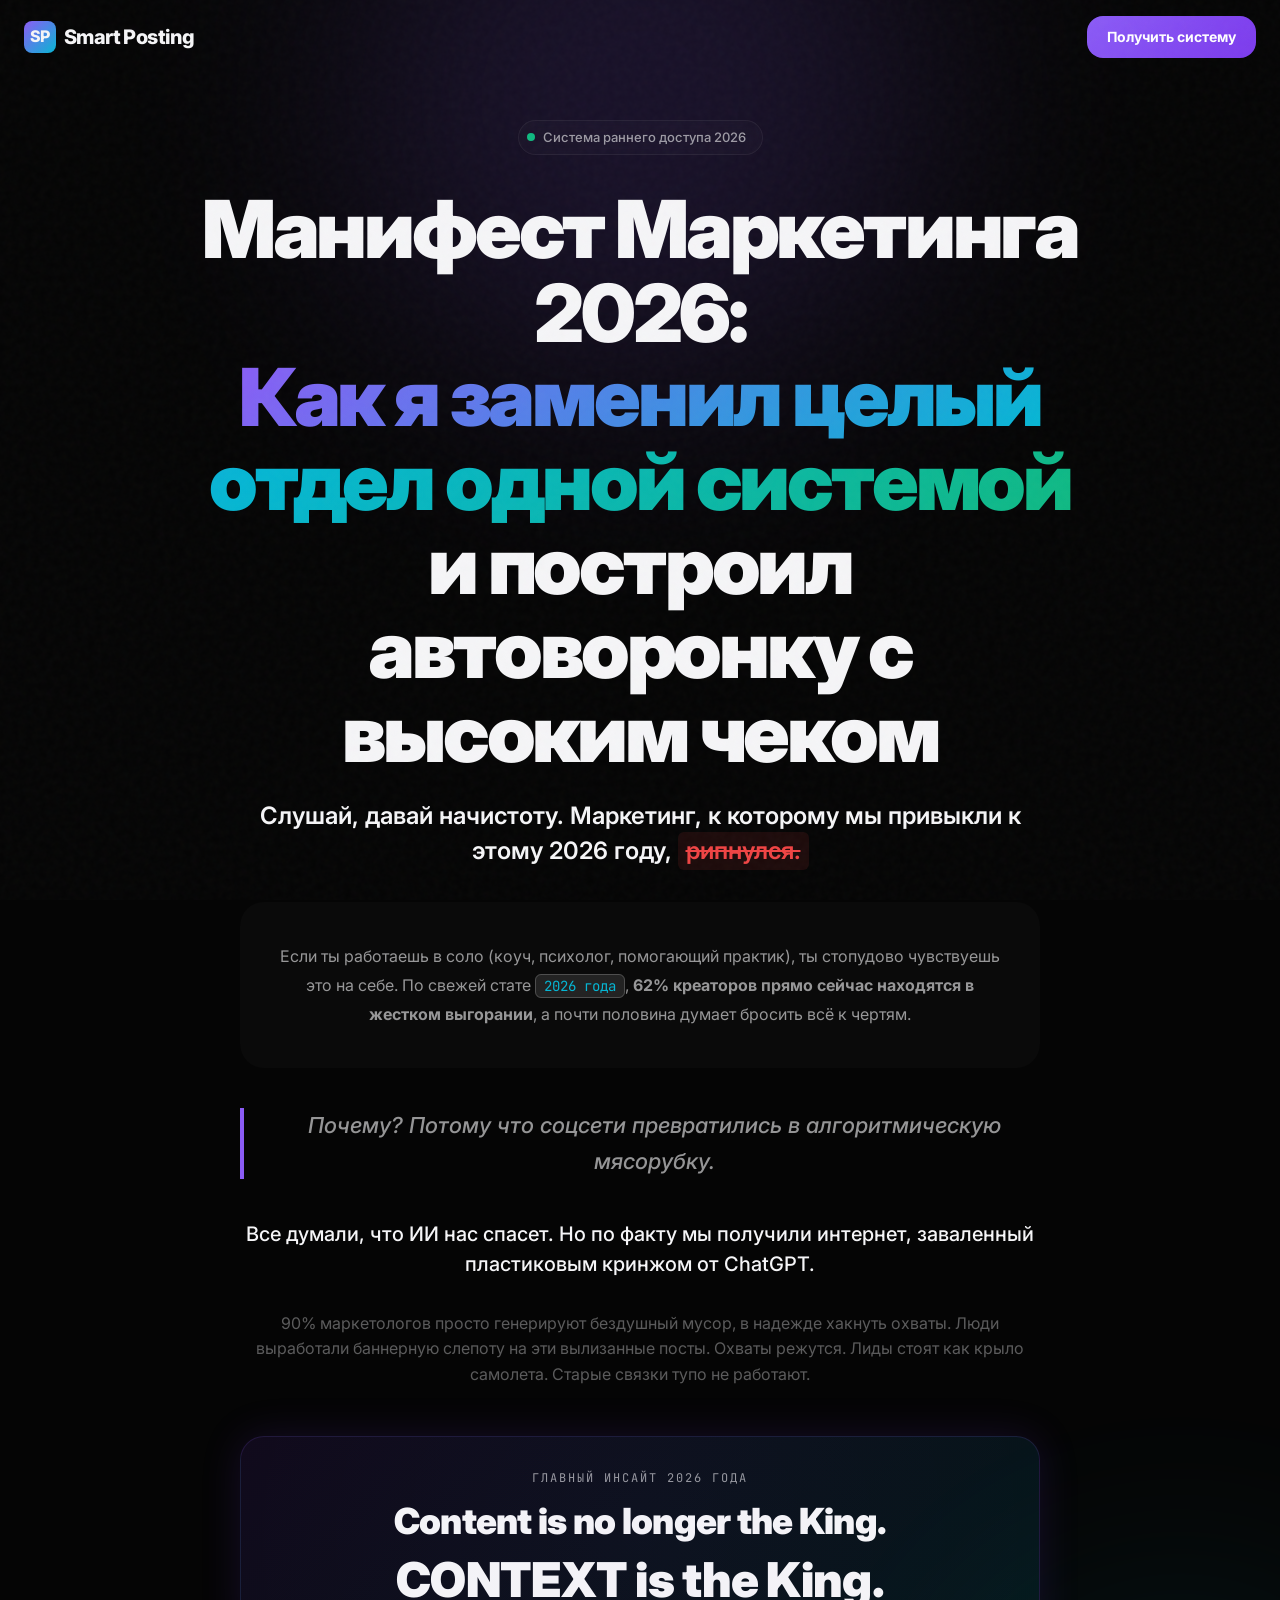
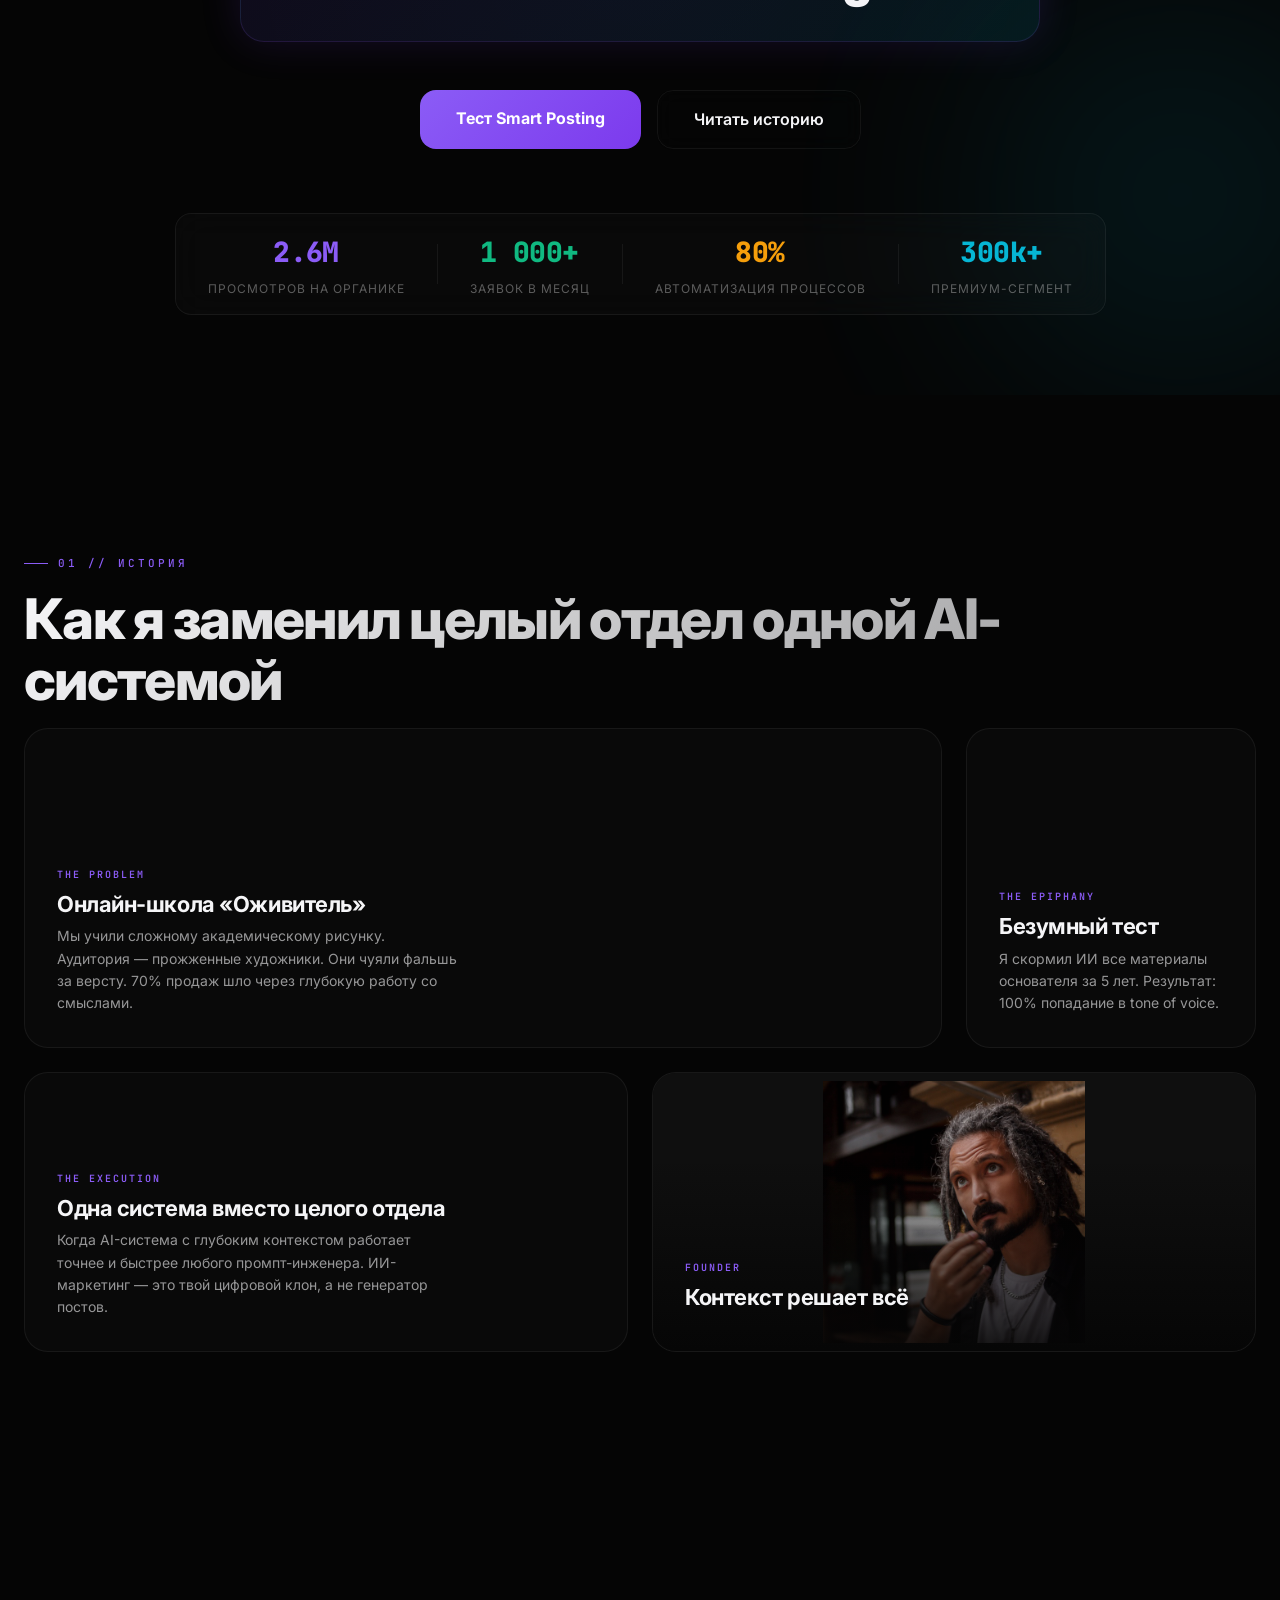
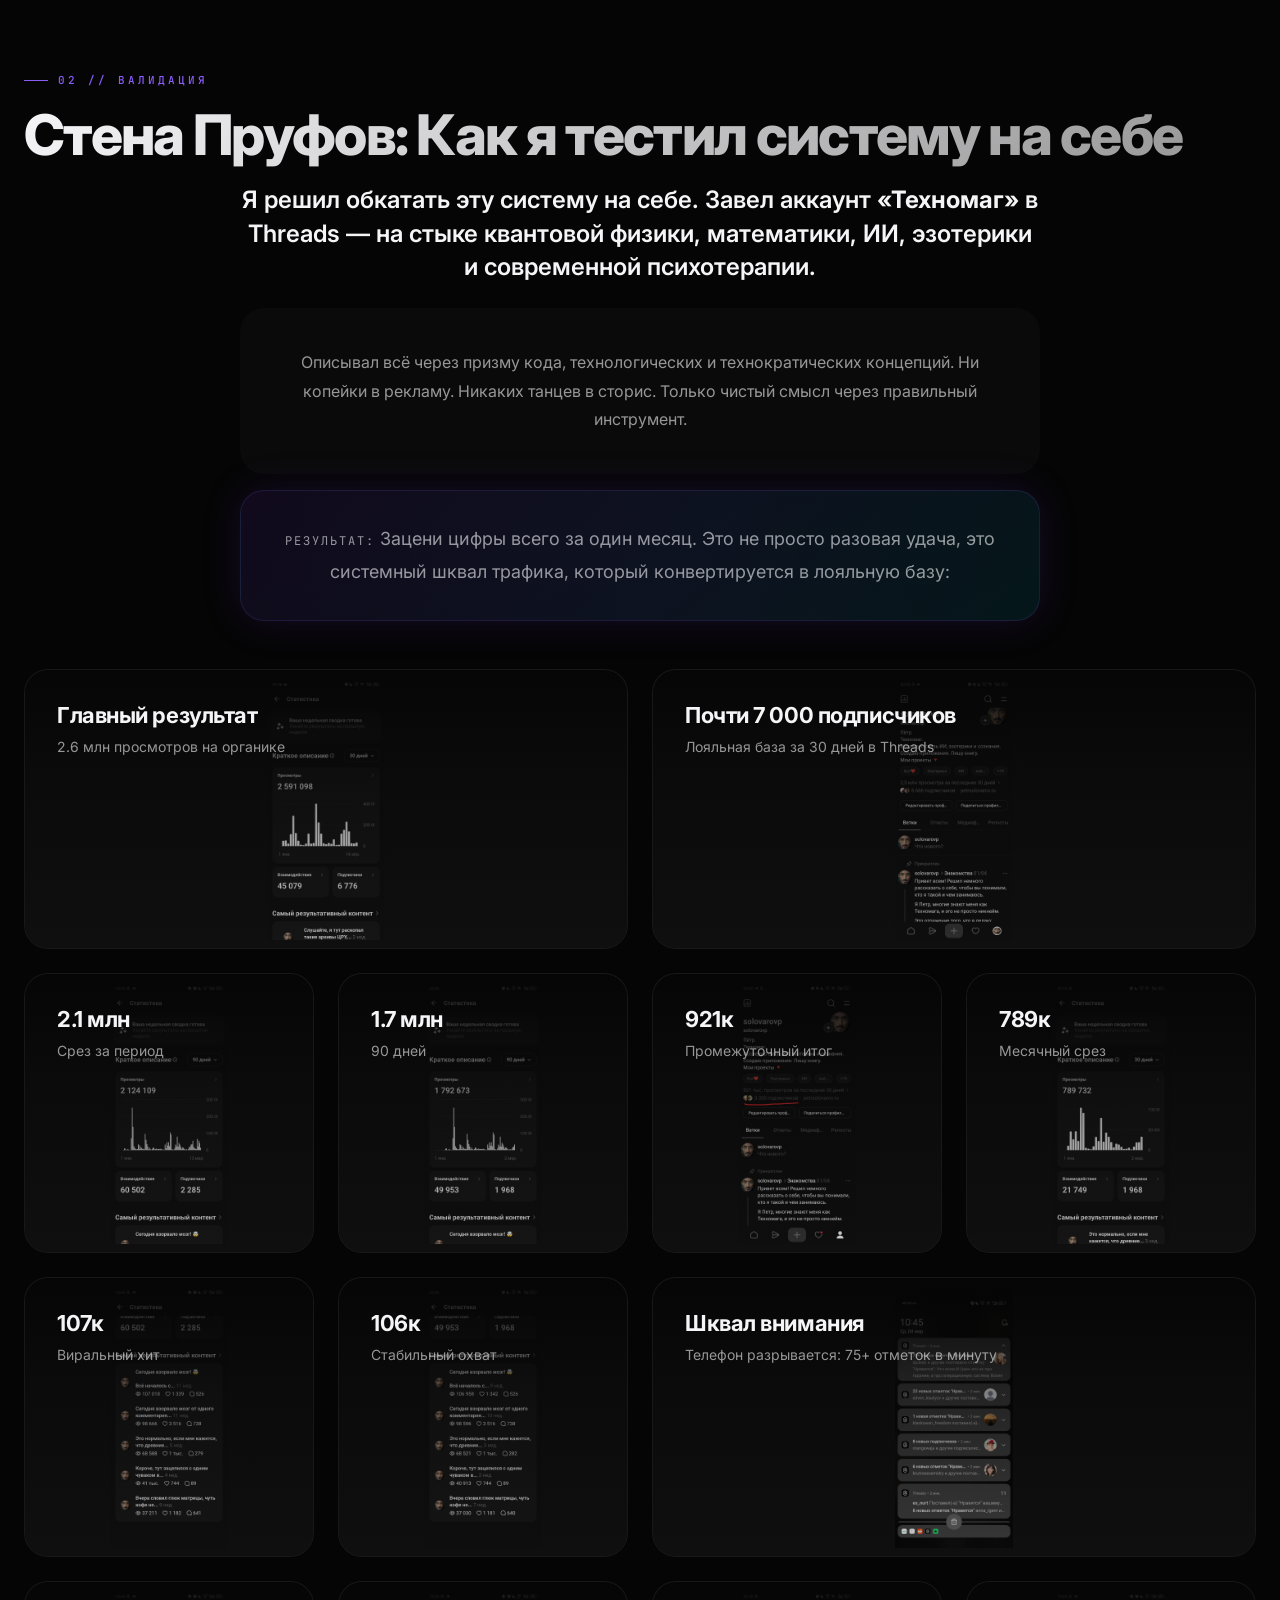
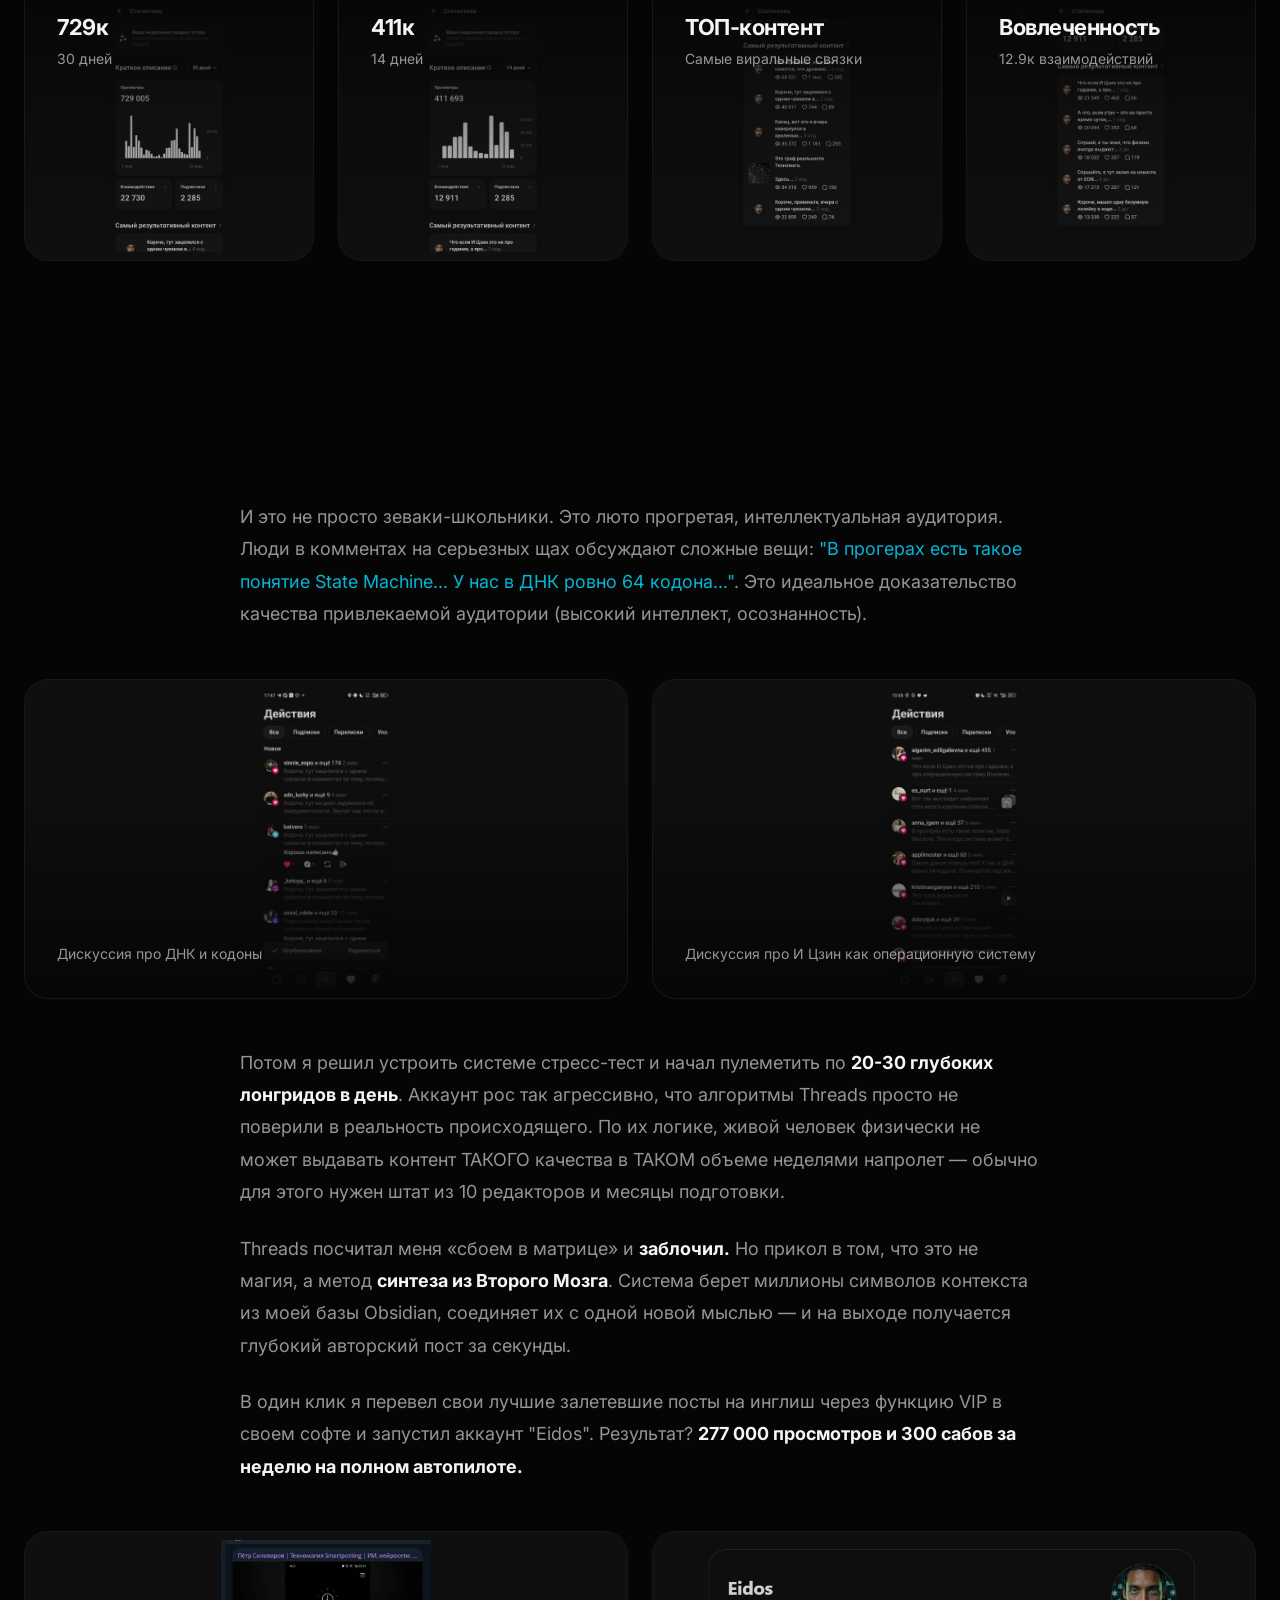
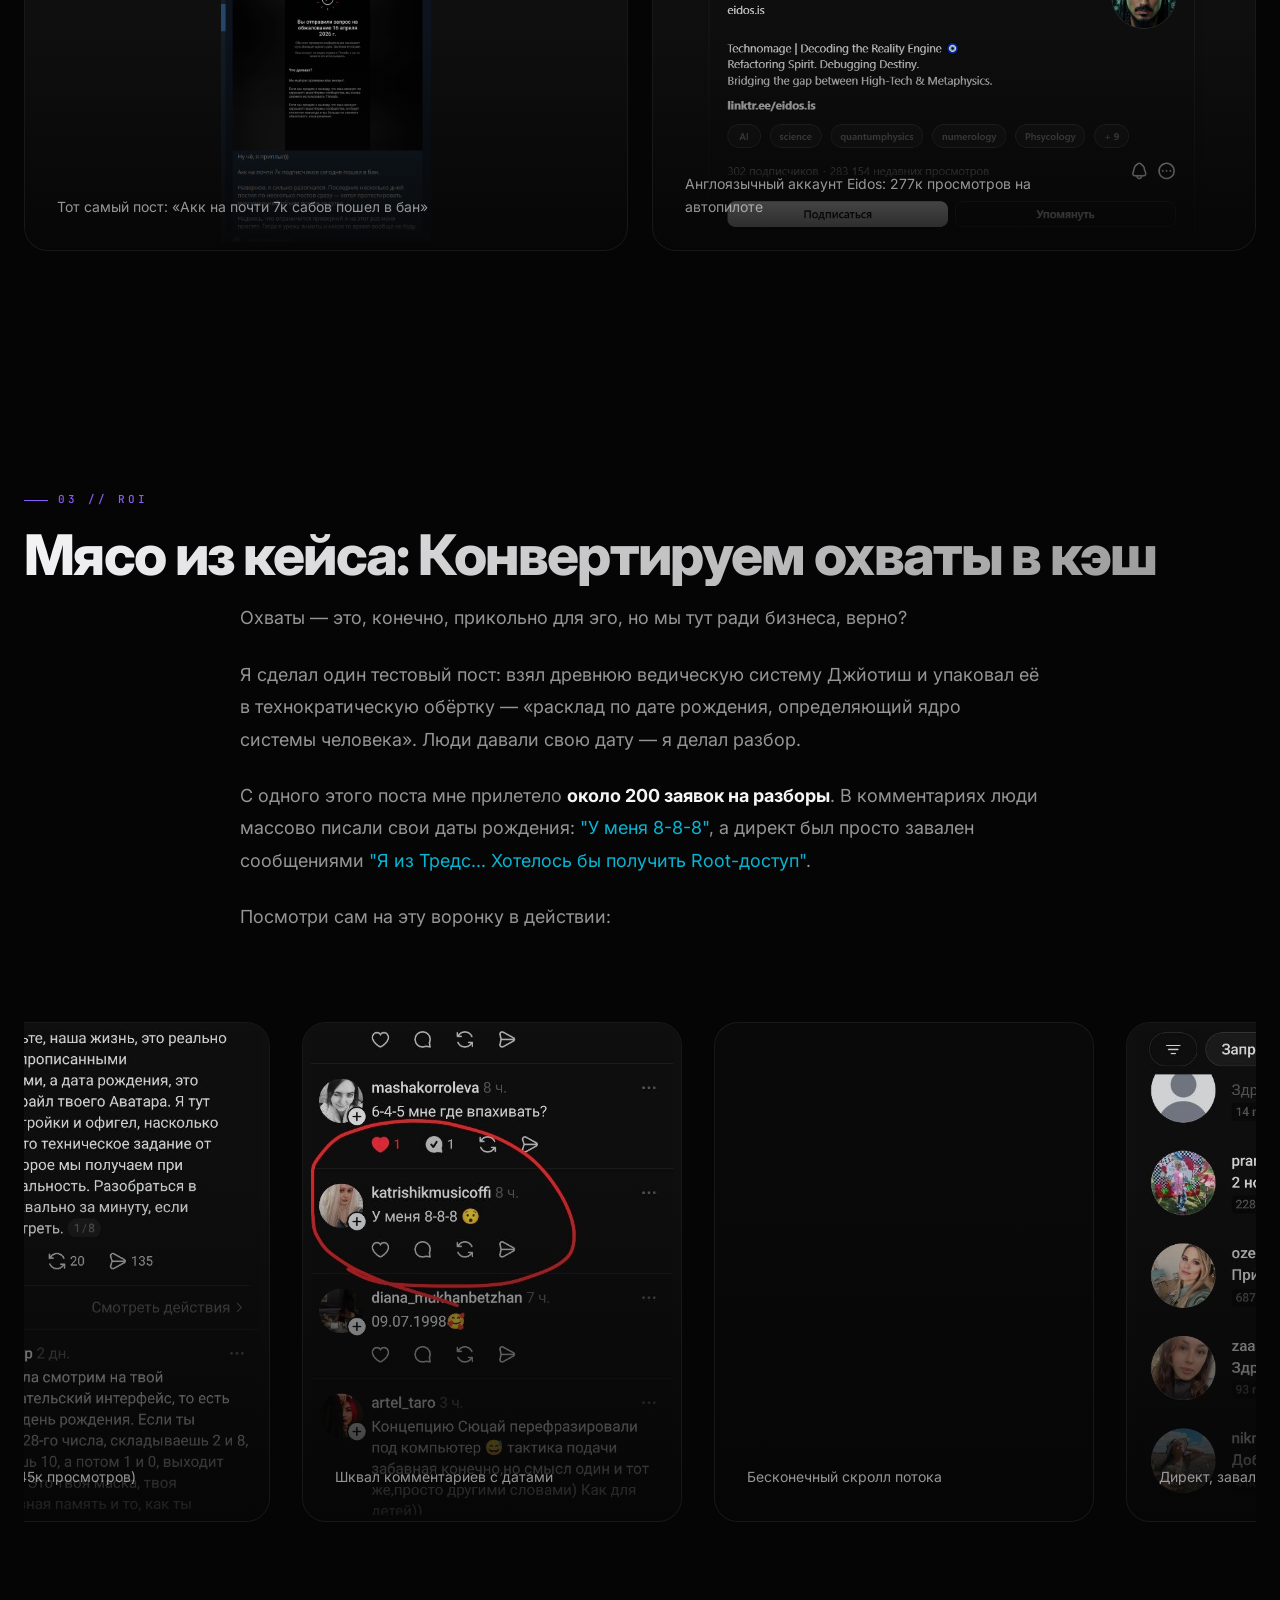
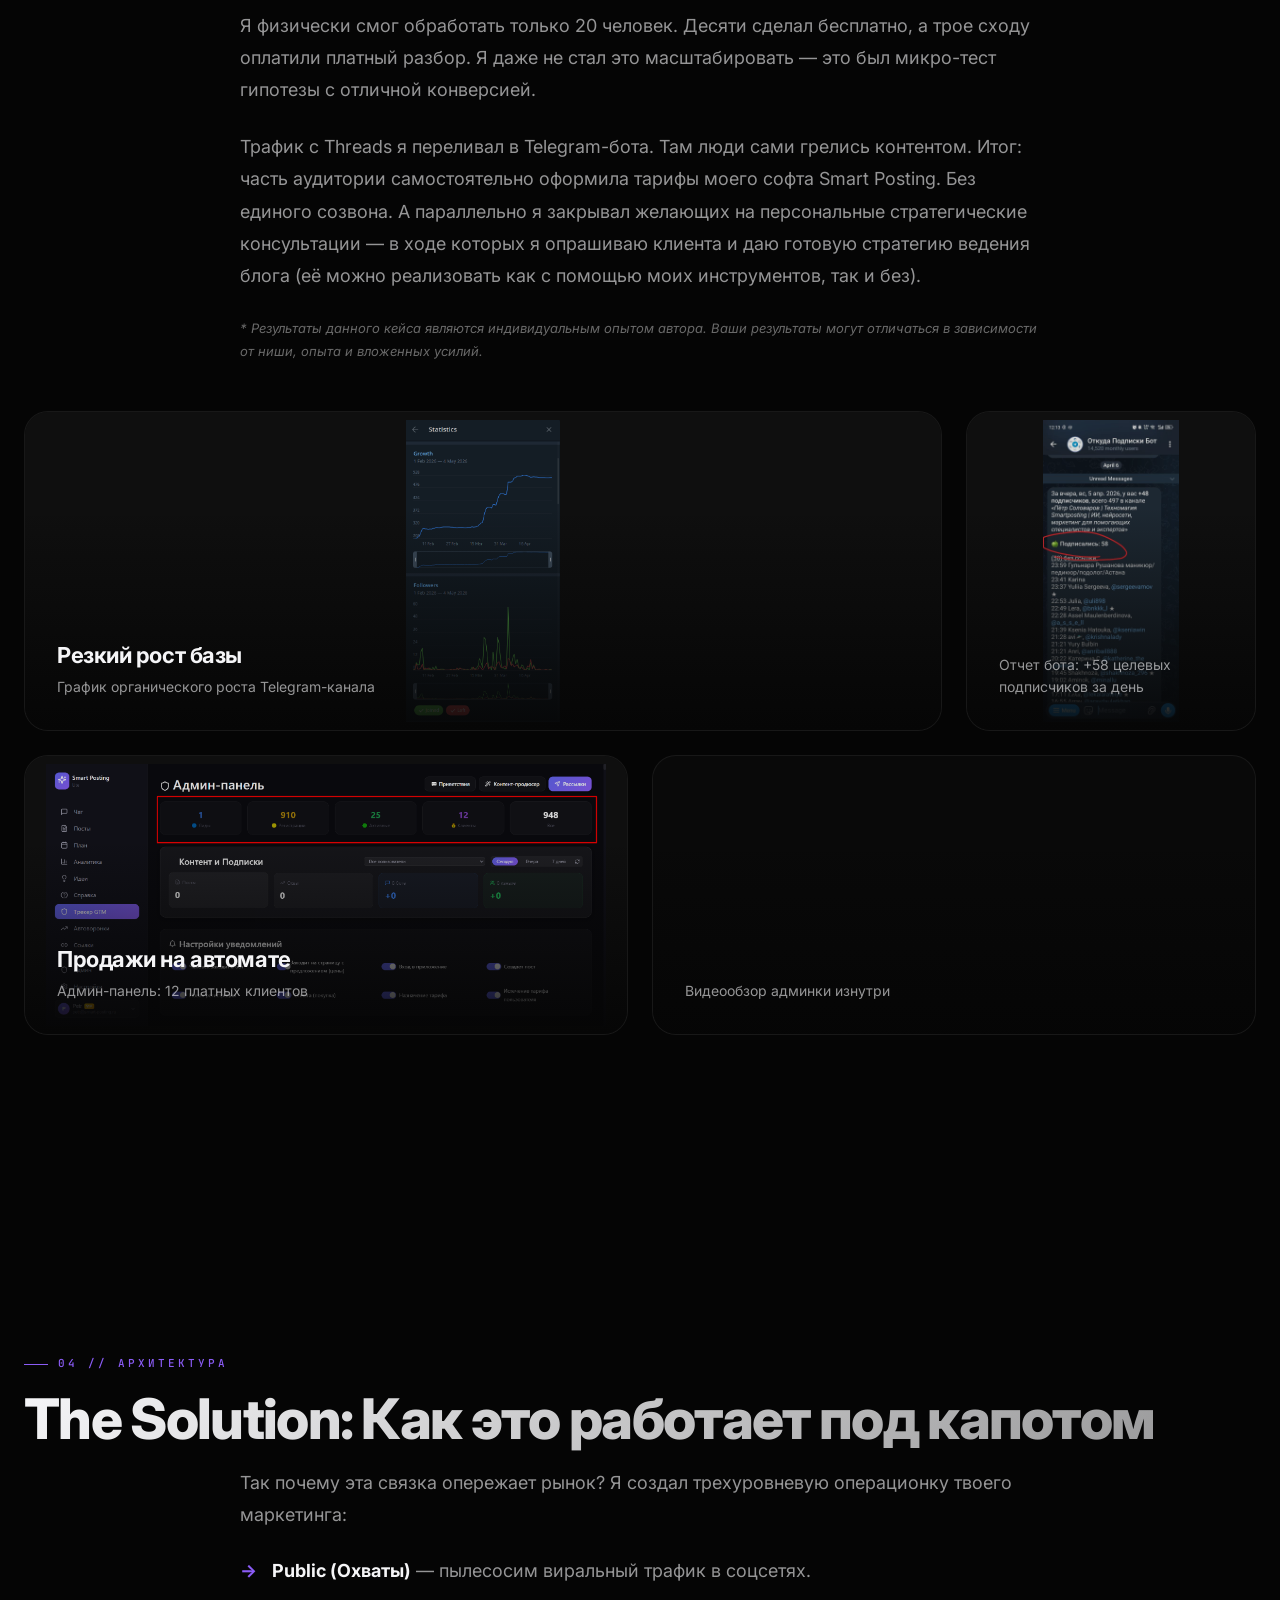
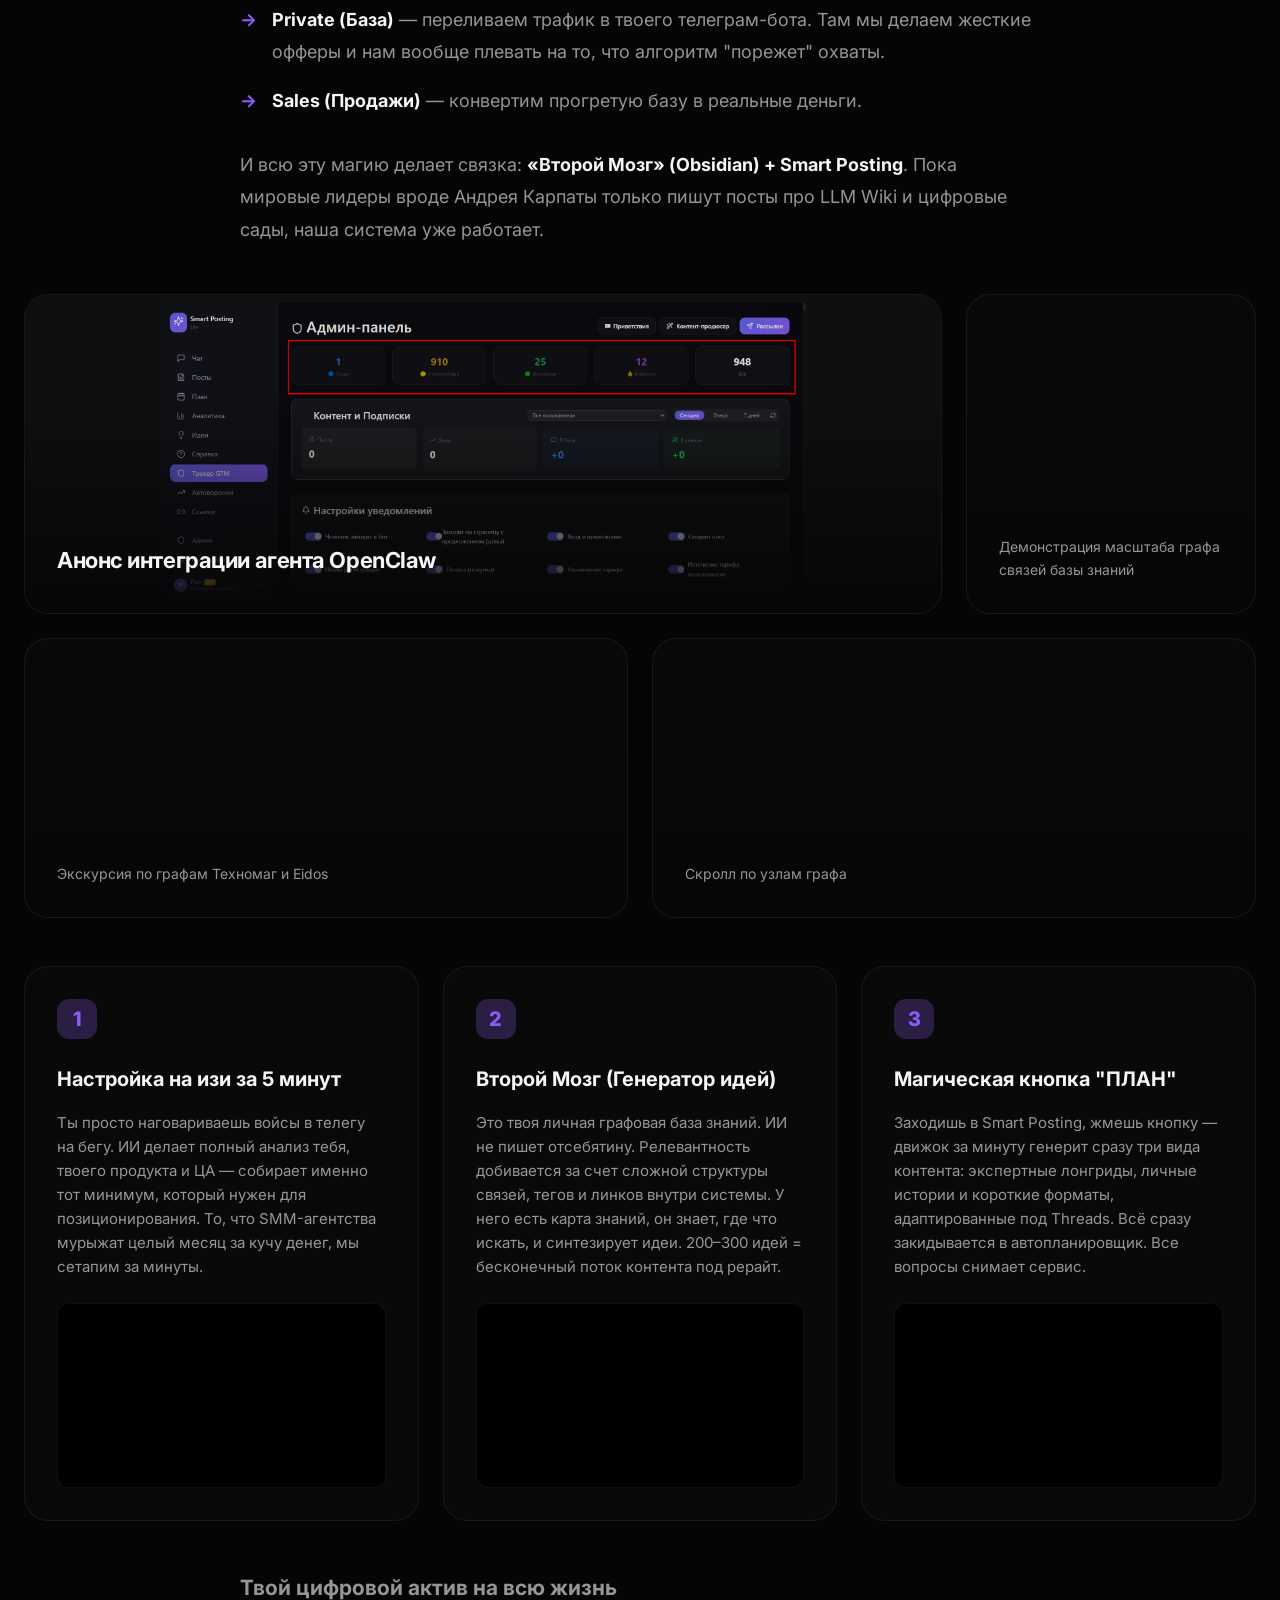
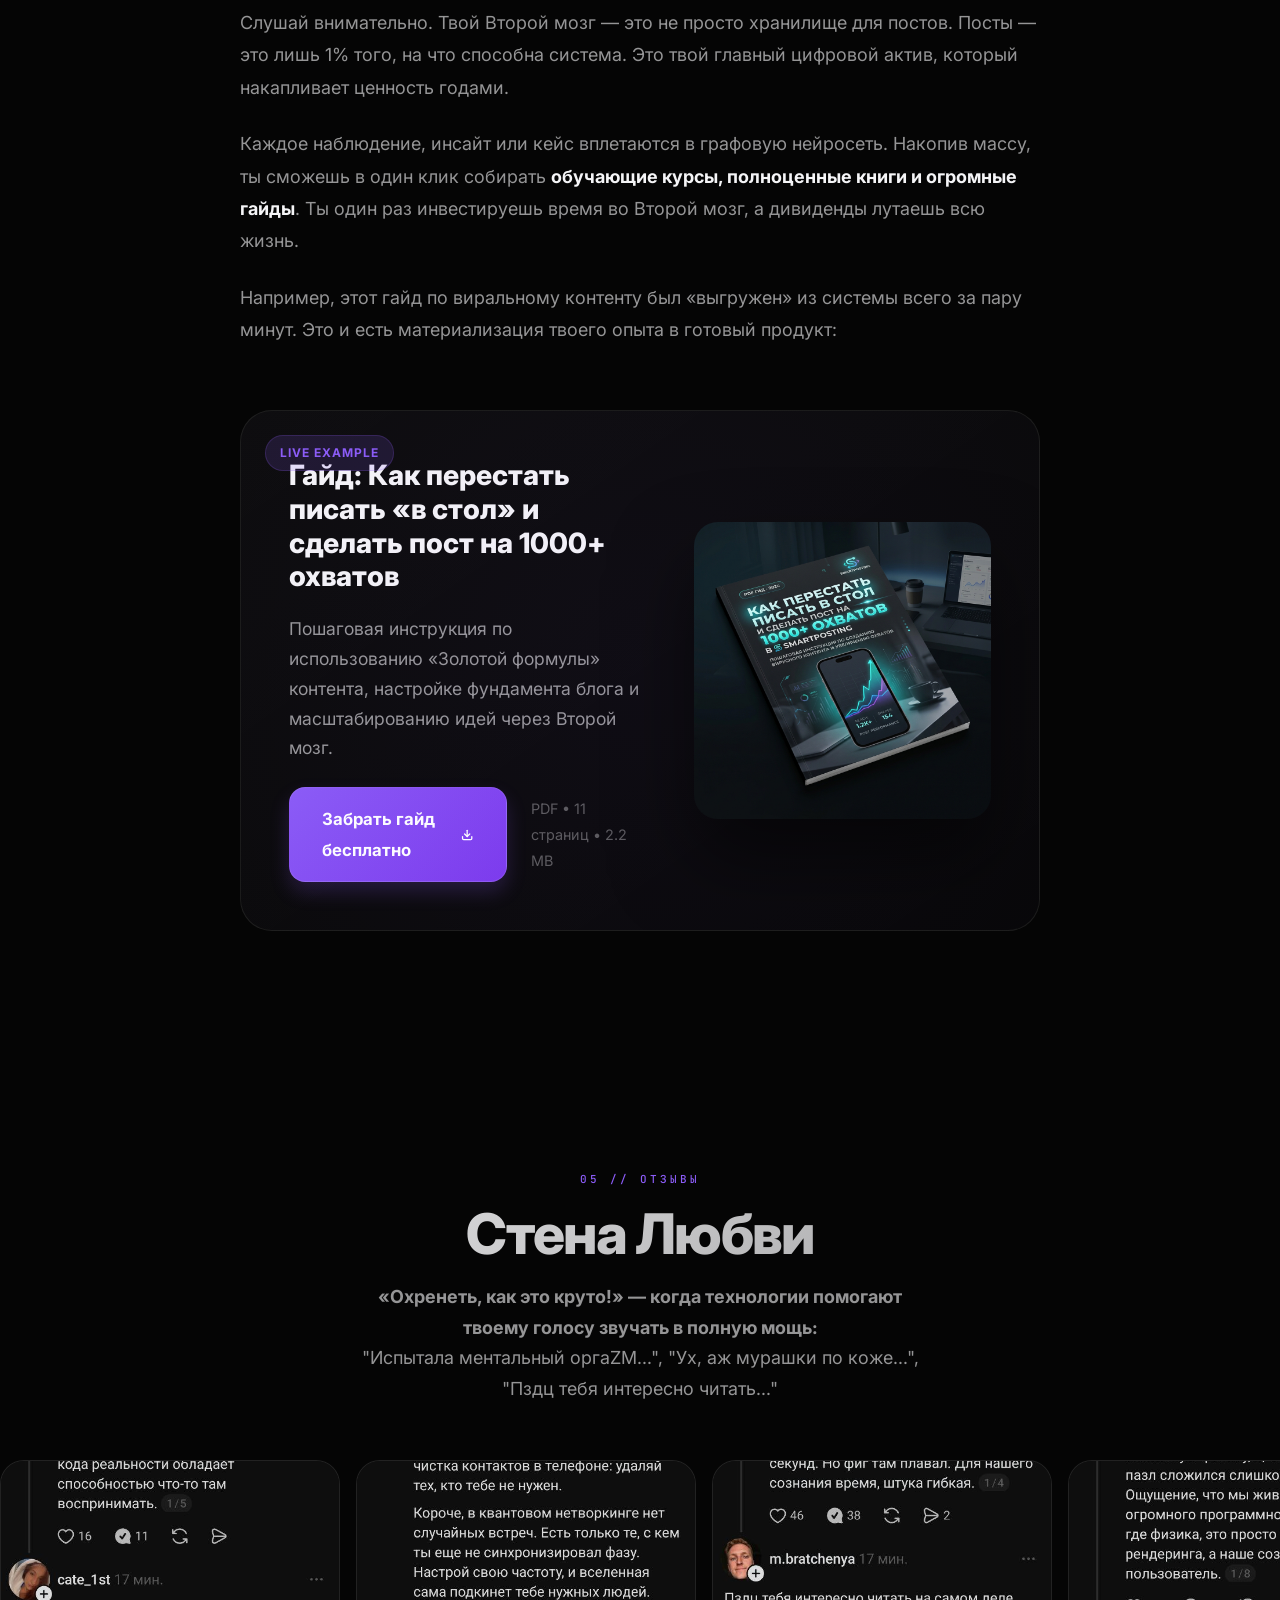
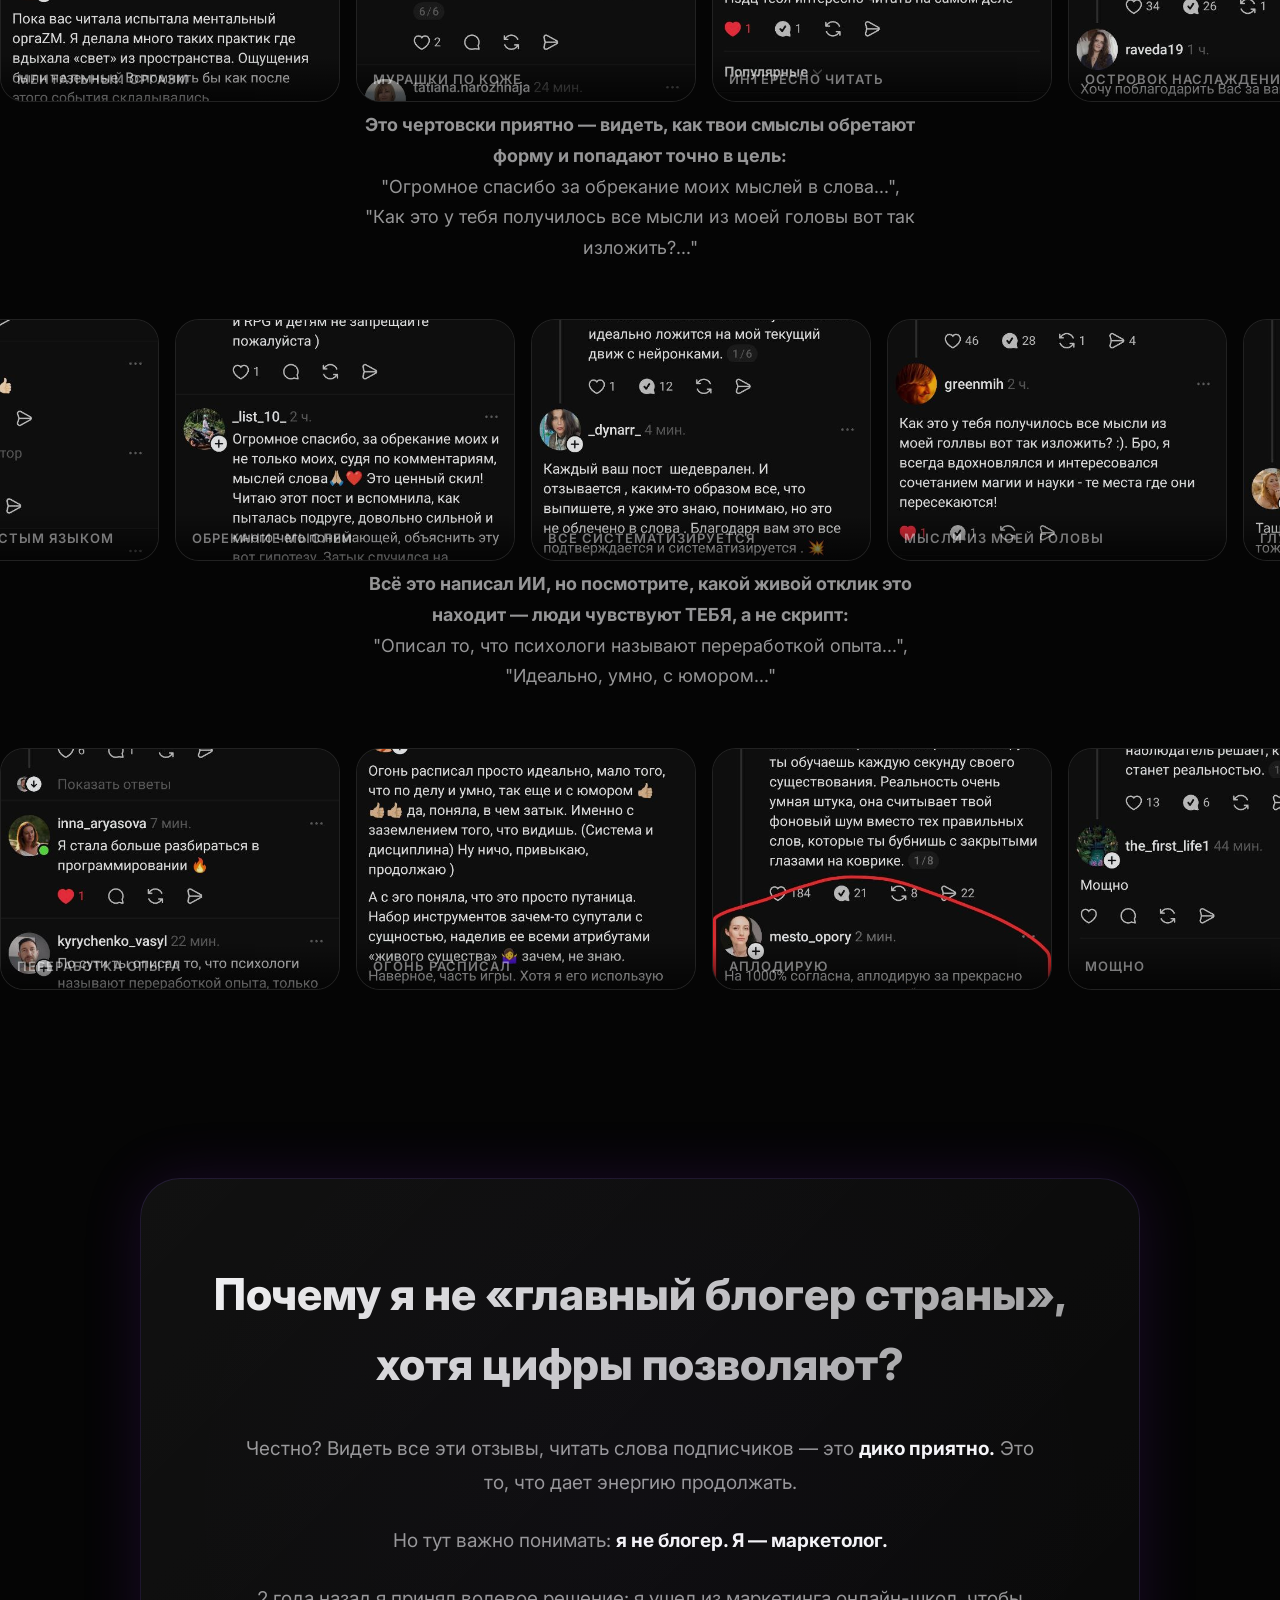
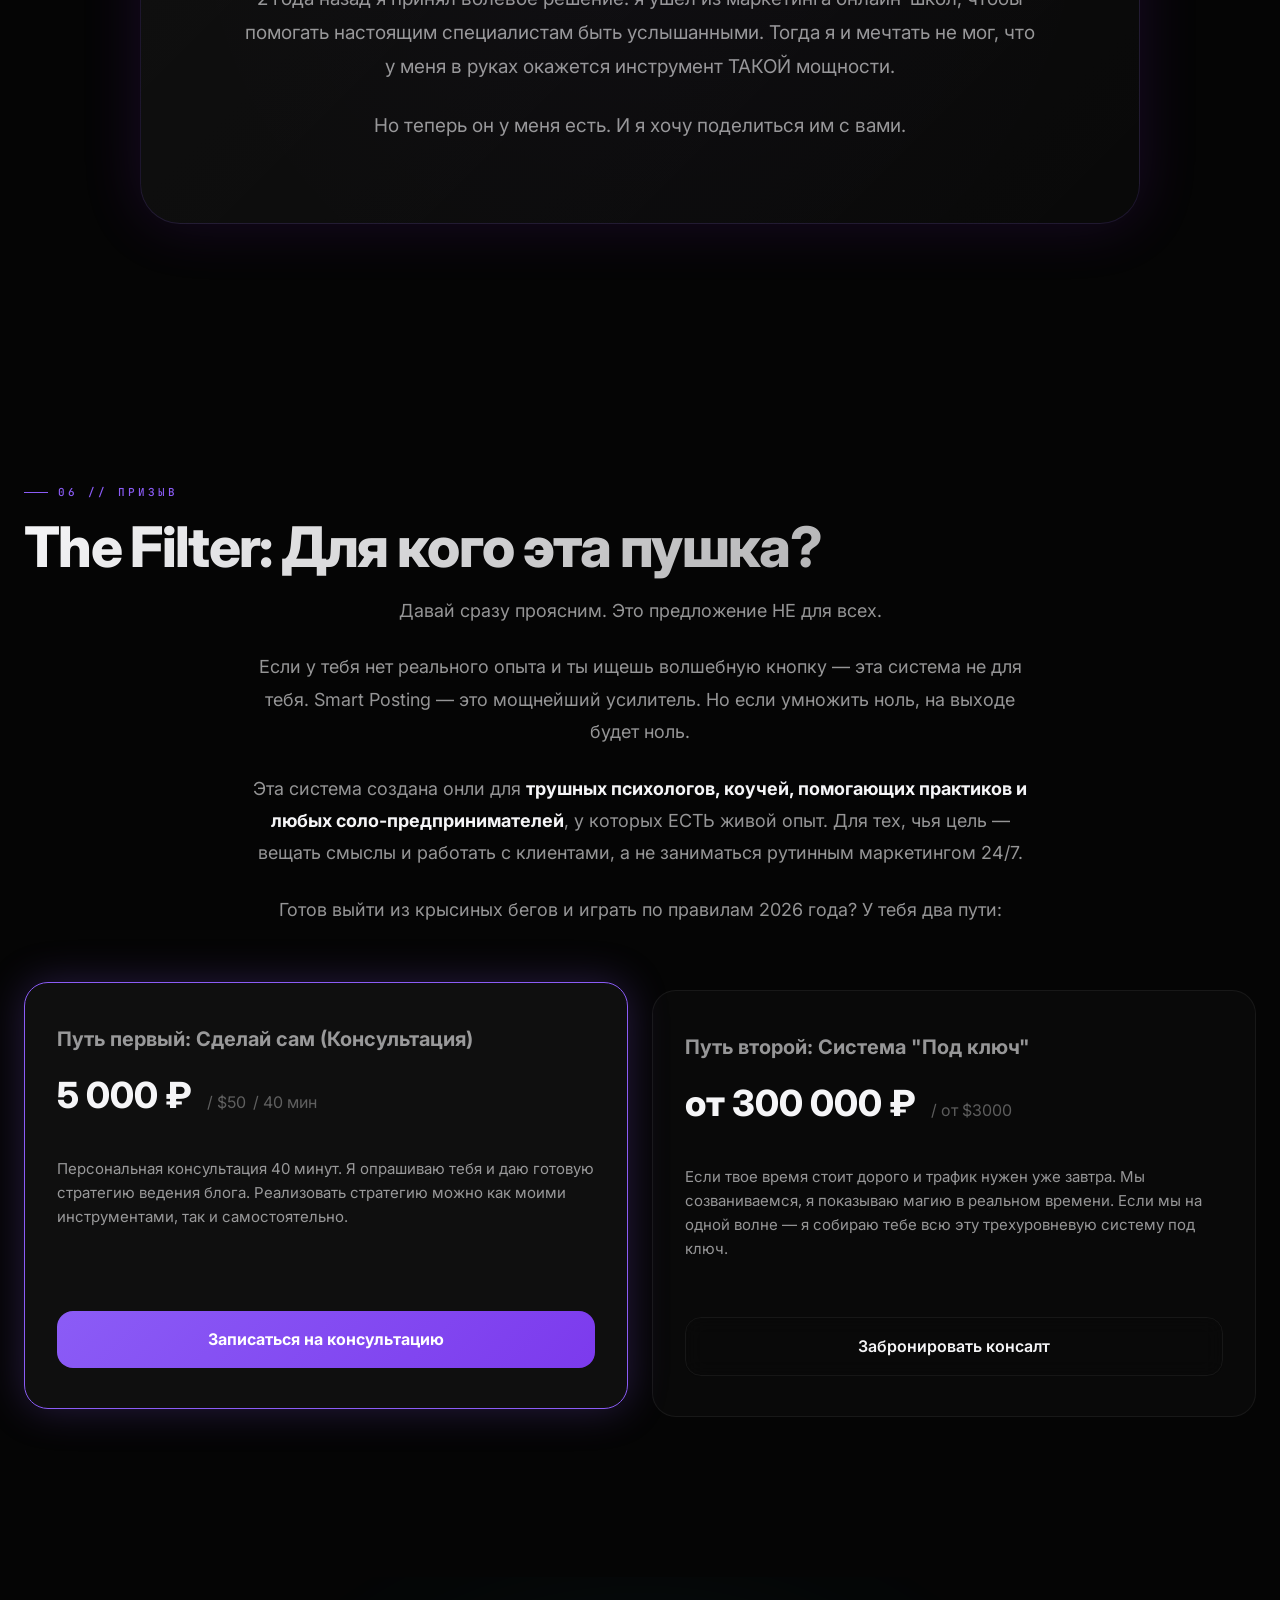
==== commit 3a9667a7: "add analytics" ====
--- a/site/index.html
+++ b/site/index.html
@@ -1,11 +1,52 @@
 <!DOCTYPE html>
 <html lang="ru">
 <head>
+    <!-- Open Graph / Facebook -->
+    <meta property="og:type" content="website">
+    <meta property="og:url" content="https://case.smart-posting.ru/">
+    <meta property="og:title" content="Smart Posting — AI-экосистема для контент-маркетинга">
+    <meta property="og:description" content="Кейс: как автоматизировать контент-маркетинг и масштабировать органический трафик с помощью AI-системы Второго Мозга.">
+    <meta property="og:image" content="https://case.smart-posting.ru/landing-assets/guide_preview.png">
+
+    <!-- Twitter -->
+    <meta property="twitter:card" content="summary_large_image">
+    <meta property="twitter:url" content="https://case.smart-posting.ru/">
+    <meta property="twitter:title" content="Smart Posting — AI-экосистема для контент-маркетинга">
+    <meta property="twitter:description" content="Кейс: как автоматизировать контент-маркетинг и масштабировать органический трафик с помощью AI-системы Второго Мозга.">
+    <meta property="twitter:image" content="https://case.smart-posting.ru/landing-assets/guide_preview.png">
     <meta charset="UTF-8">
     <meta name="viewport" content="width=device-width, initial-scale=1.0">
     <meta name="referrer" content="strict-origin-when-cross-origin">
-    <title>Smart Posting — Манифест Будущего Маркетинга</title>
+    <title>Smart Posting — AI-экосистема для контент-маркетинга</title>
+    <link rel="icon" href="favicon.ico" type="image/x-icon">
     <link rel="stylesheet" href="style.css">
+
+    <!-- Google tag (gtag.js) -->
+    <script async src="https://www.googletagmanager.com/gtag/js?id=G-ETLF27TN6N"></script>
+    <script>
+      window.dataLayer = window.dataLayer || [];
+      function gtag(){dataLayer.push(arguments);}
+      gtag('js', new Date());
+      gtag('config', 'G-ETLF27TN6N');
+    </script>
+
+    <!-- Meta Pixel Code -->
+    <script>
+    !function(f,b,e,v,n,t,s)
+    {if(f.fbq)return;n=f.fbq=function(){n.callMethod?
+    n.callMethod.apply(n,arguments):n.queue.push(arguments)};
+    if(!f._fbq)f._fbq=n;n.push=n;n.loaded=!0;n.version='2.0';
+    n.queue=[];t=b.createElement(e);t.async=!0;
+    t.src=v;s=b.getElementsByTagName(e)[0];
+    s.parentNode.insertBefore(t,s)}(window, document,'script',
+    'https://connect.facebook.net/en_US/fbevents.js');
+    fbq('init', '2132332710670982');
+    fbq('track', 'PageView');
+    </script>
+    <noscript><img height="1" width="1" style="display:none"
+    src="https://www.facebook.com/tr?id=2132332710670982&ev=PageView&noscript=1"
+    /></noscript>
+    <!-- End Meta Pixel Code -->
 </head>
 <body>
     <div class="grain-overlay"></div>
@@ -17,7 +58,7 @@
                 <div class="nav-logo-icon">SP</div>
                 <span>Smart Posting</span>
             </div>
-            <a href="#pricing" class="nav-cta">Получить систему</a>
+            <a href="#pricing" class="btn-primary" style="padding: 10px 20px; font-size: 14px;">Получить систему</a>
         </div>
     </nav>
 
@@ -30,7 +71,7 @@
                 <div class="hero-badge-dot"></div>
                 Система раннего доступа 2026
             </div>
-            <h1 class="hero-title">Манифест Маркетинга 2026: <br><span class="gradient-text">Как я уволил 80% отдела одним днем</span> и построил автоворонку на чеки 300к+</h1>
+            <h1 class="hero-title">Манифест Маркетинга 2026: <br><span class="gradient-text">Как я заменил целый отдел одной системой</span> и построил автоворонку с высоким чеком</h1>
             
             <div class="hero-prose">
                 <p class="prose-lead">Слушай, давай начистоту. Маркетинг, к которому мы привыкли к этому 2026 году, <span class="highlight-red">рипнулся.</span></p>
@@ -72,12 +113,12 @@
                 <div class="ticker-divider"></div>
                 <div class="ticker-item">
                     <div class="ticker-value amber" data-target="80" data-suffix="%">0</div>
-                    <div class="ticker-label">Экономия на команде</div>
+                    <div class="ticker-label">Автоматизация процессов</div>
                 </div>
                 <div class="ticker-divider"></div>
                 <div class="ticker-item">
                     <div class="ticker-value cyan" data-target="300" data-suffix="k+">0</div>
-                    <div class="ticker-label">Средний чек системы</div>
+                    <div class="ticker-label">Премиум-сегмент</div>
                 </div>
             </div>
         </div>
@@ -87,7 +128,7 @@
     <section id="story" class="section">
         <div class="container reveal">
             <div class="section-label">01 // История</div>
-            <h2 class="section-title">Как я уволил 80% отдела за один день</h2>
+            <h2 class="section-title">Как я заменил целый отдел одной AI-системой</h2>
             <div class="bento-grid engine reveal">
                 <!-- Card 1: Experience -->
                 <div class="bento-item span-2">
@@ -109,14 +150,14 @@
                 <div class="bento-item span-2">
                     <div class="bento-item-content">
                         <div class="bento-item-tag">The Execution</div>
-                        <div class="bento-item-title">80% отдела уволено одним днем</div>
-                        <div class="bento-item-desc">Зачем платить людям, которые "промптят" хуже, чем моя система? Контекст решает всё. ИИ-маркетинг — это твой цифровой клон, а не генератор постов.</div>
+                        <div class="bento-item-title">Одна система вместо целого отдела</div>
+                        <div class="bento-item-desc">Когда AI-система с глубоким контекстом работает точнее и быстрее любого промпт-инженера. ИИ-маркетинг — это твой цифровой клон, а не генератор постов.</div>
                     </div>
                 </div>
                 <!-- Card 4: Photo/Insight -->
-                <div class="bento-item photo-card" data-lightbox="../../Downloads/Smartposting/другое/photo_2024-04-24_20-20-12.jpg">
+                <div class="bento-item photo-card" data-lightbox="landing-assets/photo_2024-04-24_20-20-12.jpg">
                     <div class="bento-item-media">
-                        <img src="../../Downloads/Smartposting/другое/photo_2024-04-24_20-20-12.jpg" alt="Мое фото">
+                        <img src="landing-assets/photo_2024-04-24_20-20-12.jpg" alt="Мое фото">
                     </div>
                     <div class="bento-item-overlay"></div>
                     <div class="bento-item-content">
@@ -150,18 +191,18 @@
 
             <div class="bento-grid stats reveal reveal-delay-3">
                 <!-- Record 2.3M Views -->
-                <div class="bento-item photo-card content-top span-2" data-lightbox="../../Downloads/Smartposting/скрины из тредс/статистика/photo_2026-05-04_10-39-56.jpg">
-                    <div class="bento-item-media"><img src="../../Downloads/Smartposting/скрины из тредс/статистика/photo_2026-05-04_10-39-56.jpg" loading="lazy" alt="2.3 млн просмотров"></div>
+                <div class="bento-item photo-card content-top span-2" data-lightbox="landing-assets/main_result_2_6m.jpg">
+                    <div class="bento-item-media"><img src="landing-assets/main_result_2_6m.jpg" loading="lazy" alt="2.6 млн просмотров"></div>
                     <div class="bento-item-overlay"></div>
                     <div class="bento-item-content">
                         <div class="bento-item-title">Главный результат</div>
-                        <div class="bento-item-desc">2.3 млн просмотров на органике</div>
+                        <div class="bento-item-desc">2.6 млн просмотров на органике</div>
                     </div>
                 </div>
                 
                 <!-- 7000 Subscribers -->
-                <div class="bento-item photo-card content-top span-2" data-lightbox="../../Downloads/Smartposting/скрины из тредс/другое/photo_2026-04-18_08-52-53.jpg">
-                    <div class="bento-item-media"><img src="../../Downloads/Smartposting/скрины из тредс/другое/photo_2026-04-18_08-52-53.jpg" loading="lazy" alt="Почти 7000 подписчиков"></div>
+                <div class="bento-item photo-card content-top span-2" data-lightbox="landing-assets/photo_2026-04-18_08-52-53.jpg">
+                    <div class="bento-item-media"><img src="landing-assets/photo_2026-04-18_08-52-53.jpg" loading="lazy" alt="Почти 7000 подписчиков"></div>
                     <div class="bento-item-overlay"></div>
                     <div class="bento-item-content">
                         <div class="bento-item-title">Почти 7 000 подписчиков</div>
@@ -170,8 +211,8 @@
                 </div>
 
                 <!-- Tile: 2.1M -->
-                <div class="bento-item photo-card content-top" data-lightbox="../../Downloads/Smartposting/скрины из тредс/статистика/photo_2026-03-14_09-45-09.jpg">
-                    <div class="bento-item-media"><img src="../../Downloads/Smartposting/скрины из тредс/статистика/photo_2026-03-14_09-45-09.jpg" loading="lazy" alt="2.1M views"></div>
+                <div class="bento-item photo-card content-top" data-lightbox="landing-assets/photo_2026-03-14_09-45-09.jpg">
+                    <div class="bento-item-media"><img src="landing-assets/photo_2026-03-14_09-45-09.jpg" loading="lazy" alt="2.1M views"></div>
                     <div class="bento-item-overlay"></div>
                     <div class="bento-item-content">
                         <div class="bento-item-title">2.1 млн</div>
@@ -180,8 +221,8 @@
                 </div>
 
                 <!-- Tile: 1.7M -->
-                <div class="bento-item photo-card content-top" data-lightbox="../../Downloads/Smartposting/скрины из тредс/статистика/photo_2026-05-04_10-23-41.jpg">
-                    <div class="bento-item-media"><img src="../../Downloads/Smartposting/скрины из тредс/статистика/photo_2026-05-04_10-23-41.jpg" loading="lazy" alt="1.7M views"></div>
+                <div class="bento-item photo-card content-top" data-lightbox="landing-assets/photo_2026-05-04_10-23-41.jpg">
+                    <div class="bento-item-media"><img src="landing-assets/photo_2026-05-04_10-23-41.jpg" loading="lazy" alt="1.7M views"></div>
                     <div class="bento-item-overlay"></div>
                     <div class="bento-item-content">
                         <div class="bento-item-title">1.7 млн</div>
@@ -190,8 +231,8 @@
                 </div>
 
                 <!-- Tile: 921k -->
-                <div class="bento-item photo-card content-top" data-lightbox="../../Downloads/Smartposting/скрины из тредс/другое/photo_2026-05-04_10-40-08.jpg">
-                    <div class="bento-item-media"><img src="../../Downloads/Smartposting/скрины из тредс/другое/photo_2026-05-04_10-40-08.jpg" loading="lazy" alt="921k views"></div>
+                <div class="bento-item photo-card content-top" data-lightbox="landing-assets/photo_2026-05-04_10-40-08.jpg">
+                    <div class="bento-item-media"><img src="landing-assets/photo_2026-05-04_10-40-08.jpg" loading="lazy" alt="921k views"></div>
                     <div class="bento-item-overlay"></div>
                     <div class="bento-item-content">
                         <div class="bento-item-title">921к</div>
@@ -200,8 +241,8 @@
                 </div>
 
                 <!-- Tile: 789k -->
-                <div class="bento-item photo-card content-top" data-lightbox="../../Downloads/Smartposting/скрины из тредс/статистика/photo_2026-05-04_10-23-30.jpg">
-                    <div class="bento-item-media"><img src="../../Downloads/Smartposting/скрины из тредс/статистика/photo_2026-05-04_10-23-30.jpg" loading="lazy" alt="789k views"></div>
+                <div class="bento-item photo-card content-top" data-lightbox="landing-assets/photo_2026-05-04_10-23-30.jpg">
+                    <div class="bento-item-media"><img src="landing-assets/photo_2026-05-04_10-23-30.jpg" loading="lazy" alt="789k views"></div>
                     <div class="bento-item-overlay"></div>
                     <div class="bento-item-content">
                         <div class="bento-item-title">789к</div>
@@ -210,8 +251,8 @@
                 </div>
 
                 <!-- Top Post 107k -->
-                <div class="bento-item photo-card content-top" data-lightbox="../../Downloads/Smartposting/скрины из тредс/статистика/photo_2026-05-04_10-38-06.jpg">
-                    <div class="bento-item-media"><img src="../../Downloads/Smartposting/скрины из тредс/статистика/photo_2026-05-04_10-38-06.jpg" loading="lazy" alt="107k top post"></div>
+                <div class="bento-item photo-card content-top" data-lightbox="landing-assets/photo_2026-05-04_10-38-06.jpg">
+                    <div class="bento-item-media"><img src="landing-assets/photo_2026-05-04_10-38-06.jpg" loading="lazy" alt="107k top post"></div>
                     <div class="bento-item-overlay"></div>
                     <div class="bento-item-content">
                         <div class="bento-item-title">107к</div>
@@ -220,8 +261,8 @@
                 </div>
 
                 <!-- Top Post 106k -->
-                <div class="bento-item photo-card content-top" data-lightbox="../../Downloads/Smartposting/скрины из тредс/статистика/photo_2026-05-04_10-23-49.jpg">
-                    <div class="bento-item-media"><img src="../../Downloads/Smartposting/скрины из тредс/статистика/photo_2026-05-04_10-23-49.jpg" loading="lazy" alt="106k top post"></div>
+                <div class="bento-item photo-card content-top" data-lightbox="landing-assets/photo_2026-05-04_10-23-49.jpg">
+                    <div class="bento-item-media"><img src="landing-assets/photo_2026-05-04_10-23-49.jpg" loading="lazy" alt="106k top post"></div>
                     <div class="bento-item-overlay"></div>
                     <div class="bento-item-content">
                         <div class="bento-item-title">106к</div>
@@ -230,8 +271,8 @@
                 </div>
 
                 <!-- Notifications span-2 -->
-                <div class="bento-item photo-card content-top span-2" data-lightbox="../../Downloads/Smartposting/скрины из тредс/статистика/photo_2026-05-04_10-24-12.jpg">
-                    <div class="bento-item-media"><img src="../../Downloads/Smartposting/скрины из тредс/статистика/photo_2026-05-04_10-24-12.jpg" loading="lazy" alt="Пуш-уведомления"></div>
+                <div class="bento-item photo-card content-top span-2" data-lightbox="landing-assets/photo_2026-05-04_10-24-12.jpg">
+                    <div class="bento-item-media"><img src="landing-assets/photo_2026-05-04_10-24-12.jpg" loading="lazy" alt="Пуш-уведомления"></div>
                     <div class="bento-item-overlay"></div>
                     <div class="bento-item-content">
                         <div class="bento-item-title">Шквал внимания</div>
@@ -240,16 +281,16 @@
                 </div>
 
                 <!-- More tiles... -->
-                <div class="bento-item photo-card content-top" data-lightbox="../../Downloads/Smartposting/скрины из тредс/статистика/photo_2026-05-04_10-38-11.jpg">
-                    <div class="bento-item-media"><img src="../../Downloads/Smartposting/скрины из тредс/статистика/photo_2026-05-04_10-38-11.jpg" loading="lazy" alt="729k views"></div>
+                <div class="bento-item photo-card content-top" data-lightbox="landing-assets/photo_2026-05-04_10-38-11.jpg">
+                    <div class="bento-item-media"><img src="landing-assets/photo_2026-05-04_10-38-11.jpg" loading="lazy" alt="729k views"></div>
                     <div class="bento-item-overlay"></div>
                     <div class="bento-item-content">
                         <div class="bento-item-title">729к</div>
                         <div class="bento-item-desc">30 дней</div>
                     </div>
                 </div>
-                <div class="bento-item photo-card content-top" data-lightbox="../../Downloads/Smartposting/скрины из тредс/статистика/photo_2026-05-04_10-38-20.jpg">
-                    <div class="bento-item-media"><img src="../../Downloads/Smartposting/скрины из тредс/статистика/photo_2026-05-04_10-38-20.jpg" loading="lazy" alt="411k views"></div>
+                <div class="bento-item photo-card content-top" data-lightbox="landing-assets/photo_2026-05-04_10-38-20.jpg">
+                    <div class="bento-item-media"><img src="landing-assets/photo_2026-05-04_10-38-20.jpg" loading="lazy" alt="411k views"></div>
                     <div class="bento-item-overlay"></div>
                     <div class="bento-item-content">
                         <div class="bento-item-title">411к</div>
@@ -257,16 +298,16 @@
                     </div>
                 </div>
                 <!-- Added item to fill gap -->
-                <div class="bento-item photo-card content-top" data-lightbox="../../Downloads/Smartposting/скрины из тредс/статистика/photo_2026-05-04_10-23-15.jpg">
-                    <div class="bento-item-media"><img src="../../Downloads/Smartposting/скрины из тредс/статистика/photo_2026-05-04_10-23-15.jpg" loading="lazy" alt="Top content stats"></div>
+                <div class="bento-item photo-card content-top" data-lightbox="landing-assets/photo_2026-05-04_10-23-15.jpg">
+                    <div class="bento-item-media"><img src="landing-assets/photo_2026-05-04_10-23-15.jpg" loading="lazy" alt="Top content stats"></div>
                     <div class="bento-item-overlay"></div>
                     <div class="bento-item-content">
                         <div class="bento-item-title">ТОП-контент</div>
                         <div class="bento-item-desc">Самые виральные связки</div>
                     </div>
                 </div>
-                <div class="bento-item photo-card content-top" data-lightbox="../../Downloads/Smartposting/скрины из тредс/статистика/photo_2026-05-04_10-38-25.jpg">
-                    <div class="bento-item-media"><img src="../../Downloads/Smartposting/скрины из тредс/статистика/photo_2026-05-04_10-38-25.jpg" loading="lazy" alt="Engagement stats"></div>
+                <div class="bento-item photo-card content-top" data-lightbox="landing-assets/photo_2026-05-04_10-38-25.jpg">
+                    <div class="bento-item-media"><img src="landing-assets/photo_2026-05-04_10-38-25.jpg" loading="lazy" alt="Engagement stats"></div>
                     <div class="bento-item-overlay"></div>
                     <div class="bento-item-content">
                         <div class="bento-item-title">Вовлеченность</div>
@@ -285,18 +326,18 @@
             </div>
             
             <div class="bento-grid roi reveal reveal-delay-1 mb-48">
-                <div class="bento-item photo-card" data-lightbox="../../Downloads/Smartposting/скрины из тредс/другое/photo_2026-05-04_10-21-29.jpg">
+                <div class="bento-item photo-card" data-lightbox="landing-assets/photo_2026-05-04_10-21-29.jpg">
                     <div class="bento-item-media">
-                        <img src="../../Downloads/Smartposting/скрины из тредс/другое/photo_2026-05-04_10-21-29.jpg" loading="lazy" alt="Дискуссия ДНК">
+                        <img src="landing-assets/photo_2026-05-04_10-21-29.jpg" loading="lazy" alt="Дискуссия ДНК">
                     </div>
                     <div class="bento-item-overlay"></div>
                     <div class="bento-item-content">
                         <div class="bento-item-desc">Дискуссия про ДНК и кодоны</div>
                     </div>
                 </div>
-                <div class="bento-item photo-card" data-lightbox="../../Downloads/Smartposting/скрины из тредс/другое/photo_2026-05-04_10-24-59.jpg">
+                <div class="bento-item photo-card" data-lightbox="landing-assets/photo_2026-05-04_10-24-59.jpg">
                     <div class="bento-item-media">
-                        <img src="../../Downloads/Smartposting/скрины из тредс/другое/photo_2026-05-04_10-24-59.jpg" loading="lazy" alt="Дискуссия И Цзин">
+                        <img src="landing-assets/photo_2026-05-04_10-24-59.jpg" loading="lazy" alt="Дискуссия И Цзин">
                     </div>
                     <div class="bento-item-overlay"></div>
                     <div class="bento-item-content">
@@ -310,22 +351,22 @@
                 
                 <p>Threads посчитал меня «сбоем в матрице» и <strong>заблочил.</strong> Но прикол в том, что это не магия, а метод <strong>синтеза из Второго Мозга</strong>. Система берет миллионы символов контекста из моей базы Obsidian, соединяет их с одной новой мыслью — и на выходе получается глубокий авторский пост за секунды.</p>
 
-                <p>Я даже не расстроился. В один клик я перевел свои лучшие залетевшие посты на инглиш через функцию VIP в своем софте и запустил аккаунт "Eidos". Результат? <strong>277 000 просмотров и 300 сабов за неделю на полном автопилоте.</strong></p>
+                <p>В один клик я перевел свои лучшие залетевшие посты на инглиш через функцию VIP в своем софте и запустил аккаунт "Eidos". Результат? <strong>277 000 просмотров и 300 сабов за неделю на полном автопилоте.</strong></p>
             </div>
 
             <div class="bento-grid roi reveal reveal-delay-3">
-                <div class="bento-item photo-card" data-lightbox="../../Downloads/Smartposting/другое/Screenshot_3.png">
+                <div class="bento-item photo-card" data-lightbox="landing-assets/ban_proof_final.png">
                     <div class="bento-item-media">
-                        <img src="../../Downloads/Smartposting/другое/Screenshot_3.png" loading="lazy" alt="Блокировка аккаунта (Пост в канале)">
+                        <img src="landing-assets/ban_proof_final.png" loading="lazy" alt="Блокировка аккаунта (Пост в канале)">
                     </div>
                     <div class="bento-item-overlay"></div>
                     <div class="bento-item-content">
                         <div class="bento-item-desc">Тот самый пост: «Акк на почти 7к сабов пошел в бан»</div>
                     </div>
                 </div>
-                <div class="bento-item photo-card" data-lightbox="../../Downloads/Smartposting/другое/Screenshot_1.png">
+                <div class="bento-item photo-card" data-lightbox="landing-assets/eidos_proof_final.png">
                     <div class="bento-item-media">
-                        <img src="../../Downloads/Smartposting/другое/Screenshot_1.png" loading="lazy" alt="Eidos просмотры">
+                        <img src="landing-assets/eidos_proof_final.png" loading="lazy" alt="Eidos просмотры">
                     </div>
                     <div class="bento-item-overlay"></div>
                     <div class="bento-item-content">
@@ -351,67 +392,68 @@
 
             <!-- Horizontal scroll for case study sequence -->
             <div class="case-scroll reveal reveal-delay-3 mb-48">
-                <div class="bento-item photo-card" data-lightbox="../../Downloads/Smartposting/скрины из тредс/кейс/photo_2026-05-04_10-42-01.jpg">
-                    <div class="bento-item-media"><img src="../../Downloads/Smartposting/скрины из тредс/кейс/photo_2026-05-04_10-42-01.jpg" loading="lazy"></div>
+                <div class="bento-item photo-card" data-lightbox="landing-assets/photo_2026-05-04_10-42-01.jpg">
+                    <div class="bento-item-media"><img src="landing-assets/photo_2026-05-04_10-42-01.jpg" loading="lazy"></div>
                     <div class="bento-item-overlay"></div>
                     <div class="bento-item-content"><div class="bento-item-desc">Пост-магнит (45к просмотров)</div></div>
                 </div>
-                <div class="bento-item photo-card" data-lightbox="../../Downloads/Smartposting/скрины из тредс/кейс/photo_2026-05-04_10-48-35.jpg">
-                    <div class="bento-item-media"><img src="../../Downloads/Smartposting/скрины из тредс/кейс/photo_2026-05-04_10-48-35.jpg" loading="lazy"></div>
+                <div class="bento-item photo-card" data-lightbox="landing-assets/photo_2026-05-04_10-48-35.jpg">
+                    <div class="bento-item-media"><img src="landing-assets/photo_2026-05-04_10-48-35.jpg" loading="lazy"></div>
                     <div class="bento-item-overlay"></div>
                     <div class="bento-item-content"><div class="bento-item-desc">Шквал комментариев с датами</div></div>
                 </div>
-                <div class="bento-item" data-lightbox="../../Downloads/Smartposting/скрины из тредс/кейс/video_2026-05-04_10-41-55.mp4">
-                    <div class="bento-item-media"><video src="../../Downloads/Smartposting/скрины из тредс/кейс/video_2026-05-04_10-41-55.mp4" loop muted playsinline></video></div>
+                <div class="bento-item" data-lightbox="landing-assets/video_2026-05-04_10-41-55.mp4">
+                    <div class="bento-item-media"><video src="landing-assets/video_2026-05-04_10-41-55.mp4" loop muted playsinline></video></div>
                     <div class="bento-item-overlay"></div>
                     <div class="bento-item-content"><div class="bento-item-desc">Бесконечный скролл потока</div></div>
                 </div>
-                <div class="bento-item photo-card" data-lightbox="../../Downloads/Smartposting/скрины из тредс/кейс/photo_2026-05-04_10-40-48.jpg">
-                    <div class="bento-item-media"><img src="../../Downloads/Smartposting/скрины из тредс/кейс/photo_2026-05-04_10-40-48.jpg" loading="lazy"></div>
+                <div class="bento-item photo-card" data-lightbox="landing-assets/photo_2026-05-04_10-40-48.jpg">
+                    <div class="bento-item-media"><img src="landing-assets/photo_2026-05-04_10-40-48.jpg" loading="lazy"></div>
                     <div class="bento-item-overlay"></div>
                     <div class="bento-item-content"><div class="bento-item-desc">Директ, заваленный лидами</div></div>
                 </div>
-                <div class="bento-item photo-card" data-lightbox="../../Downloads/Smartposting/скрины из тредс/кейс/Screenshot_1.png">
-                    <div class="bento-item-media"><img src="../../Downloads/Smartposting/скрины из тредс/кейс/Screenshot_1.png" loading="lazy"></div>
+                <div class="bento-item photo-card" data-lightbox="landing-assets/Screenshot_1.png">
+                    <div class="bento-item-media"><img src="landing-assets/Screenshot_1.png" loading="lazy"></div>
                     <div class="bento-item-overlay"></div>
                     <div class="bento-item-content"><div class="bento-item-desc">Переписка: "Хочу Root-доступ"</div></div>
                 </div>
-                <div class="bento-item photo-card" data-lightbox="../../Downloads/Smartposting/скрины из тредс/кейс/Screenshot_2.png">
-                    <div class="bento-item-media"><img src="../../Downloads/Smartposting/скрины из тредс/кейс/Screenshot_2.png" loading="lazy"></div>
+                <div class="bento-item photo-card" data-lightbox="landing-assets/Screenshot_2.png">
+                    <div class="bento-item-media"><img src="landing-assets/Screenshot_2.png" loading="lazy"></div>
                     <div class="bento-item-overlay"></div>
                     <div class="bento-item-content"><div class="bento-item-desc">Вопрос о цене разбора</div></div>
                 </div>
-                <div class="bento-item photo-card" data-lightbox="../../Downloads/Smartposting/скрины из тредс/кейс/Screenshot_10.png">
-                    <div class="bento-item-media"><img src="../../Downloads/Smartposting/скрины из тредс/кейс/Screenshot_10.png" loading="lazy"></div>
+                <div class="bento-item photo-card" data-lightbox="landing-assets/Screenshot_10.png">
+                    <div class="bento-item-media"><img src="landing-assets/Screenshot_10.png" loading="lazy"></div>
                     <div class="bento-item-overlay"></div>
                     <div class="bento-item-content"><div class="bento-item-desc">Оплата 2000 руб в кассе</div></div>
                 </div>
             </div>
 
             <div class="prose-text mb-48 reveal">
-                <p>Я физически смог обработать только 20 человек. Десяти сделал бесплатно, а трое сходу закинули по 2к рублей за платный разбор. Я даже не стал это масштабировать — хотя мог легко добавить формат «+10 000 руб. за полную систему». Это был микро-тест гипотезы с сумасшедшим ROI!</p>
-                <p>Трафик с Threads я переливал в Telegram-бота. Там люди сами грелись контентом. Итог: 12 человек молча купили тарифы моего софта Smart Posting — PRO (10 000 руб.) и VIP (20 000 руб.). Без единого созвона. А параллельно я закрывал желающих на персональные стратегические консультации по <strong>5 000 руб. за 40 минут</strong> — в ходе которых я опрашиваю клиента и даю готовую стратегию ведения блога (её можно реализовать как с помощью моих инструментов, так и без). И продавал внедрение системы "Под ключ" с чеком <strong>от 300 000 руб</strong>.</p>
+                <p>Я физически смог обработать только 20 человек. Десяти сделал бесплатно, а трое сходу оплатили платный разбор. Я даже не стал это масштабировать — это был микро-тест гипотезы с отличной конверсией.</p>
+                <p>Трафик с Threads я переливал в Telegram-бота. Там люди сами грелись контентом. Итог: часть аудитории самостоятельно оформила тарифы моего софта Smart Posting. Без единого созвона. А параллельно я закрывал желающих на персональные стратегические консультации — в ходе которых я опрашиваю клиента и даю готовую стратегию ведения блога (её можно реализовать как с помощью моих инструментов, так и без).</p>
+                <p style="font-size: 13px; color: rgba(255,255,255,0.4); margin-top: 16px; font-style: italic;">* Результаты данного кейса являются индивидуальным опытом автора. Ваши результаты могут отличаться в зависимости от ниши, опыта и вложенных усилий.</p>
             </div>
 
             <!-- TG Results -->
             <div class="bento-grid engine reveal">
-                <div class="bento-item photo-card" data-lightbox="../../Downloads/Smartposting/скрины из тредс/другое/Screenshot_3.png">
-                    <div class="bento-item-media"><img src="../../Downloads/Smartposting/скрины из тредс/другое/Screenshot_3.png" loading="lazy"></div>
+                <div class="bento-item photo-card" data-lightbox="landing-assets/Screenshot_3.png">
+                    <div class="bento-item-media"><img src="landing-assets/Screenshot_3.png" loading="lazy"></div>
                     <div class="bento-item-overlay"></div>
                     <div class="bento-item-content"><div class="bento-item-title">Резкий рост базы</div><div class="bento-item-desc">График органического роста Telegram-канала</div></div>
                 </div>
-                <div class="bento-item photo-card" data-lightbox="../../Downloads/Smartposting/скрины из тредс/другое/photo_2026-04-06_08-13-44.jpg">
-                    <div class="bento-item-media"><img src="../../Downloads/Smartposting/скрины из тредс/другое/photo_2026-04-06_08-13-44.jpg" loading="lazy"></div>
+                <div class="bento-item photo-card" data-lightbox="landing-assets/photo_2026-04-06_08-13-44.jpg">
+                    <div class="bento-item-media"><img src="landing-assets/photo_2026-04-06_08-13-44.jpg" loading="lazy"></div>
                     <div class="bento-item-overlay"></div>
                     <div class="bento-item-content"><div class="bento-item-desc">Отчет бота: +58 целевых подписчиков за день</div></div>
                 </div>
-                <div class="bento-item photo-card" data-lightbox="../../Downloads/Smartposting/смартпостинг/Screenshot_1.png">
-                    <div class="bento-item-media"><img src="../../Downloads/Smartposting/смартпостинг/Screenshot_1.png" loading="lazy"></div>
+                <div class="bento-item photo-card" data-lightbox="landing-assets/Screenshot_1.png">
+                    <div class="bento-item-media"><img src="landing-assets/Screenshot_1.png" loading="lazy"></div>
                     <div class="bento-item-overlay"></div>
                     <div class="bento-item-content"><div class="bento-item-title">Продажи на автомате</div><div class="bento-item-desc">Админ-панель: 12 платных клиентов</div></div>
                 </div>
-                <div class="bento-item" data-lightbox="../../Downloads/Smartposting/смартпостинг/ScreenRecorderProject304_1.mp4">
-                    <div class="bento-item-media"><video src="../../Downloads/Smartposting/смартпостинг/ScreenRecorderProject304_1.mp4" loop muted playsinline></video></div>
+                <div class="bento-item" data-lightbox="landing-assets/ScreenRecorderProject304_1.mp4">
+                    <div class="bento-item-media"><video src="landing-assets/ScreenRecorderProject304_1.mp4" loop muted playsinline></video></div>
                     <div class="bento-item-overlay"></div>
                     <div class="bento-item-content"><div class="bento-item-desc">Видеообзор админки изнутри</div></div>
                 </div>
@@ -426,7 +468,7 @@
             <h2 class="section-title">The Solution: Как это работает под капотом</h2>
             
             <div class="prose-text mb-48">
-                <p>Так почему эта связка уничтожает конкурентов? Я создал трехуровневую операционку твоего маркетинга:</p>
+                <p>Так почему эта связка опережает рынок? Я создал трехуровневую операционку твоего маркетинга:</p>
                 <ol class="custom-list">
                     <li><strong>Public (Охваты)</strong> — пылесосим виральный трафик в соцсетях.</li>
                     <li><strong>Private (База)</strong> — переливаем трафик в твоего телеграм-бота. Там мы делаем жесткие офферы и нам вообще плевать на то, что алгоритм "порежет" охваты.</li>
@@ -437,23 +479,23 @@
 
             <!-- Second Brain Demo Bento -->
             <div class="bento-grid engine mb-48">
-                <div class="bento-item photo-card" data-lightbox="../../Downloads/Smartposting/второй мозг/Screenshot_1.png">
-                    <div class="bento-item-media"><img src="../../Downloads/Smartposting/второй мозг/Screenshot_1.png" loading="lazy"></div>
+                <div class="bento-item photo-card" data-lightbox="landing-assets/Screenshot_1.png">
+                    <div class="bento-item-media"><img src="landing-assets/Screenshot_1.png" loading="lazy"></div>
                     <div class="bento-item-overlay"></div>
                     <div class="bento-item-content"><div class="bento-item-title">Анонс интеграции агента OpenClaw</div></div>
                 </div>
-                <div class="bento-item" data-lightbox="../../Downloads/Smartposting/второй мозг/Screen_Recording_20260505_125358.mp4">
-                    <div class="bento-item-media"><video src="../../Downloads/Smartposting/второй мозг/Screen_Recording_20260505_125358.mp4" loop muted playsinline></video></div>
+                <div class="bento-item" data-lightbox="landing-assets/Screen_Recording_20260505_125358.mp4">
+                    <div class="bento-item-media"><video src="landing-assets/Screen_Recording_20260505_125358.mp4" loop muted playsinline></video></div>
                     <div class="bento-item-overlay"></div>
                     <div class="bento-item-content"><div class="bento-item-desc">Демонстрация масштаба графа связей базы знаний</div></div>
                 </div>
-                <div class="bento-item" data-lightbox="../../Downloads/Smartposting/второй мозг/Screen_Recording_20260413_191541.mp4">
-                    <div class="bento-item-media"><video src="../../Downloads/Smartposting/второй мозг/Screen_Recording_20260413_191541.mp4" loop muted playsinline></video></div>
+                <div class="bento-item" data-lightbox="landing-assets/Screen_Recording_20260413_191541.mp4">
+                    <div class="bento-item-media"><video src="landing-assets/Screen_Recording_20260413_191541.mp4" loop muted playsinline></video></div>
                     <div class="bento-item-overlay"></div>
                     <div class="bento-item-content"><div class="bento-item-desc">Экскурсия по графам Техномаг и Eidos</div></div>
                 </div>
-                <div class="bento-item" data-lightbox="../../Downloads/Smartposting/второй мозг/Screen_Recording_20260216_020234.mp4">
-                    <div class="bento-item-media"><video src="../../Downloads/Smartposting/второй мозг/Screen_Recording_20260216_020234.mp4" loop muted playsinline></video></div>
+                <div class="bento-item" data-lightbox="landing-assets/Screen_Recording_20260216_020234.mp4">
+                    <div class="bento-item-media"><video src="landing-assets/Screen_Recording_20260216_020234.mp4" loop muted playsinline></video></div>
                     <div class="bento-item-overlay"></div>
                     <div class="bento-item-content"><div class="bento-item-desc">Скролл по узлам графа</div></div>
                 </div>
@@ -504,7 +546,7 @@
                             <h4 class="asset-title">Гайд: Как перестать писать «в стол» и сделать пост на 1000+ охватов</h4>
                             <p class="asset-text">Пошаговая инструкция по использованию «Золотой формулы» контента, настройке фундамента блога и масштабированию идей через Второй мозг.</p>
                             <div class="asset-actions">
-                                <a href="../../Downloads/Smartposting/другое/Kak-perestat-pisat-kontent-v-stol-i-sdelat-post-na-1000-ohvatov-v-Smartposting.pdf" target="_blank" class="btn-asset">
+                                <a href="landing-assets/Kak-perestat-pisat-kontent-v-stol-i-sdelat-post-na-1000-ohvatov-v-Smartposting.pdf" target="_blank" class="btn-asset">
                                     <span>Забрать гайд бесплатно</span>
                                     <svg width="20" height="20" viewBox="0 0 24 24" fill="none" stroke="currentColor" stroke-width="2.5" stroke-linecap="round" stroke-linejoin="round"><path d="M21 15v4a2 2 0 0 1-2 2H5a2 2 0 0 1-2-2v-4"/><polyline points="7 10 12 15 17 10"/><line x1="12" y1="15" x2="12" y2="3"/></svg>
                                 </a>
@@ -513,7 +555,7 @@
                         </div>
                         <div class="asset-media">
                             <div class="asset-image-wrapper">
-                                <img src="../../Downloads/Smartposting/другое/guide_preview.png" alt="Превью гайда">
+                                <img src="landing-assets/guide_preview.png" alt="Превью гайда">
                             </div>
                         </div>
                     </div>
@@ -533,25 +575,25 @@
         
         <div class="marquee-track">
             <!-- Set 1 -->
-            <div class="marquee-card" data-lightbox="../../Downloads/Smartposting/скрины из тредс/отзывы/photo_2026-05-04_10-26-19.jpg"><img src="../../Downloads/Smartposting/скрины из тредс/отзывы/photo_2026-05-04_10-26-19.jpg" loading="lazy"><div class="marquee-card-footer"><div class="marquee-card-author">Ментальный оргазм</div></div></div>
-            <div class="marquee-card" data-lightbox="../../Downloads/Smartposting/скрины из тредс/отзывы/photo_2026-05-04_10-22-56.jpg"><img src="../../Downloads/Smartposting/скрины из тредс/отзывы/photo_2026-05-04_10-22-56.jpg" loading="lazy"><div class="marquee-card-footer"><div class="marquee-card-author">Мурашки по коже</div></div></div>
-            <div class="marquee-card" data-lightbox="../../Downloads/Smartposting/скрины из тредс/отзывы/photo_2026-05-04_10-18-00.jpg"><img src="../../Downloads/Smartposting/скрины из тредс/отзывы/photo_2026-05-04_10-18-00.jpg" loading="lazy"><div class="marquee-card-footer"><div class="marquee-card-author">Интересно читать</div></div></div>
-            <div class="marquee-card" data-lightbox="../../Downloads/Smartposting/скрины из тредс/отзывы/photo_2026-05-04_10-26-34.jpg"><img src="../../Downloads/Smartposting/скрины из тредс/отзывы/photo_2026-05-04_10-26-34.jpg" loading="lazy"><div class="marquee-card-footer"><div class="marquee-card-author">Островок наслаждения</div></div></div>
+            <div class="marquee-card" data-lightbox="landing-assets/photo_2026-05-04_10-26-19.jpg"><img src="landing-assets/photo_2026-05-04_10-26-19.jpg" loading="lazy"><div class="marquee-card-footer"><div class="marquee-card-author">Ментальный оргазм</div></div></div>
+            <div class="marquee-card" data-lightbox="landing-assets/photo_2026-05-04_10-22-56.jpg"><img src="landing-assets/photo_2026-05-04_10-22-56.jpg" loading="lazy"><div class="marquee-card-footer"><div class="marquee-card-author">Мурашки по коже</div></div></div>
+            <div class="marquee-card" data-lightbox="landing-assets/photo_2026-05-04_10-18-00.jpg"><img src="landing-assets/photo_2026-05-04_10-18-00.jpg" loading="lazy"><div class="marquee-card-footer"><div class="marquee-card-author">Интересно читать</div></div></div>
+            <div class="marquee-card" data-lightbox="landing-assets/photo_2026-05-04_10-26-34.jpg"><img src="landing-assets/photo_2026-05-04_10-26-34.jpg" loading="lazy"><div class="marquee-card-footer"><div class="marquee-card-author">Островок наслаждения</div></div></div>
             <!-- Set 2 -->
-            <div class="marquee-card" data-lightbox="../../Downloads/Smartposting/скрины из тредс/отзывы/photo_2026-05-04_10-26-19.jpg"><img src="../../Downloads/Smartposting/скрины из тредс/отзывы/photo_2026-05-04_10-26-19.jpg" loading="lazy"><div class="marquee-card-footer"><div class="marquee-card-author">Ментальный оргазм</div></div></div>
-            <div class="marquee-card" data-lightbox="../../Downloads/Smartposting/скрины из тредс/отзывы/photo_2026-05-04_10-22-56.jpg"><img src="../../Downloads/Smartposting/скрины из тредс/отзывы/photo_2026-05-04_10-22-56.jpg" loading="lazy"><div class="marquee-card-footer"><div class="marquee-card-author">Мурашки по коже</div></div></div>
-            <div class="marquee-card" data-lightbox="../../Downloads/Smartposting/скрины из тредс/отзывы/photo_2026-05-04_10-18-00.jpg"><img src="../../Downloads/Smartposting/скрины из тредс/отзывы/photo_2026-05-04_10-18-00.jpg" loading="lazy"><div class="marquee-card-footer"><div class="marquee-card-author">Интересно читать</div></div></div>
-            <div class="marquee-card" data-lightbox="../../Downloads/Smartposting/скрины из тредс/отзывы/photo_2026-05-04_10-26-34.jpg"><img src="../../Downloads/Smartposting/скрины из тредс/отзывы/photo_2026-05-04_10-26-34.jpg" loading="lazy"><div class="marquee-card-footer"><div class="marquee-card-author">Островок наслаждения</div></div></div>
+            <div class="marquee-card" data-lightbox="landing-assets/photo_2026-05-04_10-26-19.jpg"><img src="landing-assets/photo_2026-05-04_10-26-19.jpg" loading="lazy"><div class="marquee-card-footer"><div class="marquee-card-author">Ментальный оргазм</div></div></div>
+            <div class="marquee-card" data-lightbox="landing-assets/photo_2026-05-04_10-22-56.jpg"><img src="landing-assets/photo_2026-05-04_10-22-56.jpg" loading="lazy"><div class="marquee-card-footer"><div class="marquee-card-author">Мурашки по коже</div></div></div>
+            <div class="marquee-card" data-lightbox="landing-assets/photo_2026-05-04_10-18-00.jpg"><img src="landing-assets/photo_2026-05-04_10-18-00.jpg" loading="lazy"><div class="marquee-card-footer"><div class="marquee-card-author">Интересно читать</div></div></div>
+            <div class="marquee-card" data-lightbox="landing-assets/photo_2026-05-04_10-26-34.jpg"><img src="landing-assets/photo_2026-05-04_10-26-34.jpg" loading="lazy"><div class="marquee-card-footer"><div class="marquee-card-author">Островок наслаждения</div></div></div>
             <!-- Set 3 -->
-            <div class="marquee-card" data-lightbox="../../Downloads/Smartposting/скрины из тредс/отзывы/photo_2026-05-04_10-26-19.jpg"><img src="../../Downloads/Smartposting/скрины из тредс/отзывы/photo_2026-05-04_10-26-19.jpg" loading="lazy"><div class="marquee-card-footer"><div class="marquee-card-author">Ментальный оргазм</div></div></div>
-            <div class="marquee-card" data-lightbox="../../Downloads/Smartposting/скрины из тредс/отзывы/photo_2026-05-04_10-22-56.jpg"><img src="../../Downloads/Smartposting/скрины из тредс/отзывы/photo_2026-05-04_10-22-56.jpg" loading="lazy"><div class="marquee-card-footer"><div class="marquee-card-author">Мурашки по коже</div></div></div>
-            <div class="marquee-card" data-lightbox="../../Downloads/Smartposting/скрины из тредс/отзывы/photo_2026-05-04_10-18-00.jpg"><img src="../../Downloads/Smartposting/скрины из тредс/отзывы/photo_2026-05-04_10-18-00.jpg" loading="lazy"><div class="marquee-card-footer"><div class="marquee-card-author">Интересно читать</div></div></div>
-            <div class="marquee-card" data-lightbox="../../Downloads/Smartposting/скрины из тредс/отзывы/photo_2026-05-04_10-26-34.jpg"><img src="../../Downloads/Smartposting/скрины из тредс/отзывы/photo_2026-05-04_10-26-34.jpg" loading="lazy"><div class="marquee-card-footer"><div class="marquee-card-author">Островок наслаждения</div></div></div>
+            <div class="marquee-card" data-lightbox="landing-assets/photo_2026-05-04_10-26-19.jpg"><img src="landing-assets/photo_2026-05-04_10-26-19.jpg" loading="lazy"><div class="marquee-card-footer"><div class="marquee-card-author">Ментальный оргазм</div></div></div>
+            <div class="marquee-card" data-lightbox="landing-assets/photo_2026-05-04_10-22-56.jpg"><img src="landing-assets/photo_2026-05-04_10-22-56.jpg" loading="lazy"><div class="marquee-card-footer"><div class="marquee-card-author">Мурашки по коже</div></div></div>
+            <div class="marquee-card" data-lightbox="landing-assets/photo_2026-05-04_10-18-00.jpg"><img src="landing-assets/photo_2026-05-04_10-18-00.jpg" loading="lazy"><div class="marquee-card-footer"><div class="marquee-card-author">Интересно читать</div></div></div>
+            <div class="marquee-card" data-lightbox="landing-assets/photo_2026-05-04_10-26-34.jpg"><img src="landing-assets/photo_2026-05-04_10-26-34.jpg" loading="lazy"><div class="marquee-card-footer"><div class="marquee-card-author">Островок наслаждения</div></div></div>
             <!-- Set 4 -->
-            <div class="marquee-card" data-lightbox="../../Downloads/Smartposting/скрины из тредс/отзывы/photo_2026-05-04_10-26-19.jpg"><img src="../../Downloads/Smartposting/скрины из тредс/отзывы/photo_2026-05-04_10-26-19.jpg" loading="lazy"><div class="marquee-card-footer"><div class="marquee-card-author">Ментальный оргазм</div></div></div>
-            <div class="marquee-card" data-lightbox="../../Downloads/Smartposting/скрины из тредс/отзывы/photo_2026-05-04_10-22-56.jpg"><img src="../../Downloads/Smartposting/скрины из тредс/отзывы/photo_2026-05-04_10-22-56.jpg" loading="lazy"><div class="marquee-card-footer"><div class="marquee-card-author">Мурашки по коже</div></div></div>
-            <div class="marquee-card" data-lightbox="../../Downloads/Smartposting/скрины из тредс/отзывы/photo_2026-05-04_10-18-00.jpg"><img src="../../Downloads/Smartposting/скрины из тредс/отзывы/photo_2026-05-04_10-18-00.jpg" loading="lazy"><div class="marquee-card-footer"><div class="marquee-card-author">Интересно читать</div></div></div>
-            <div class="marquee-card" data-lightbox="../../Downloads/Smartposting/скрины из тредс/отзывы/photo_2026-05-04_10-26-34.jpg"><img src="../../Downloads/Smartposting/скрины из тредс/отзывы/photo_2026-05-04_10-26-34.jpg" loading="lazy"><div class="marquee-card-footer"><div class="marquee-card-author">Островок наслаждения</div></div></div>
+            <div class="marquee-card" data-lightbox="landing-assets/photo_2026-05-04_10-26-19.jpg"><img src="landing-assets/photo_2026-05-04_10-26-19.jpg" loading="lazy"><div class="marquee-card-footer"><div class="marquee-card-author">Ментальный оргазм</div></div></div>
+            <div class="marquee-card" data-lightbox="landing-assets/photo_2026-05-04_10-22-56.jpg"><img src="landing-assets/photo_2026-05-04_10-22-56.jpg" loading="lazy"><div class="marquee-card-footer"><div class="marquee-card-author">Мурашки по коже</div></div></div>
+            <div class="marquee-card" data-lightbox="landing-assets/photo_2026-05-04_10-18-00.jpg"><img src="landing-assets/photo_2026-05-04_10-18-00.jpg" loading="lazy"><div class="marquee-card-footer"><div class="marquee-card-author">Интересно читать</div></div></div>
+            <div class="marquee-card" data-lightbox="landing-assets/photo_2026-05-04_10-26-34.jpg"><img src="landing-assets/photo_2026-05-04_10-26-34.jpg" loading="lazy"><div class="marquee-card-footer"><div class="marquee-card-author">Островок наслаждения</div></div></div>
         </div>
 
         <div class="section-subtitle mt-48">
@@ -561,33 +603,33 @@
         
         <div class="marquee-track reverse">
             <!-- Set 1 -->
-            <div class="marquee-card" data-lightbox="../../Downloads/Smartposting/скрины из тредс/отзывы/photo_2026-05-04_10-24-21.jpg"><img src="../../Downloads/Smartposting/скрины из тредс/отзывы/photo_2026-05-04_10-24-21.jpg" loading="lazy"><div class="marquee-card-footer"><div class="marquee-card-author">Обрекание мыслей</div></div></div>
-            <div class="marquee-card" data-lightbox="../../Downloads/Smartposting/скрины из тредс/отзывы/photo_2026-05-04_10-36-49.jpg"><img src="../../Downloads/Smartposting/скрины из тредс/отзывы/photo_2026-05-04_10-36-49.jpg" loading="lazy"><div class="marquee-card-footer"><div class="marquee-card-author">Все систематизируется</div></div></div>
-            <div class="marquee-card" data-lightbox="../../Downloads/Smartposting/скрины из тредс/отзывы/photo_2026-05-04_10-36-57.jpg"><img src="../../Downloads/Smartposting/скрины из тредс/отзывы/photo_2026-05-04_10-36-57.jpg" loading="lazy"><div class="marquee-card-footer"><div class="marquee-card-author">Мысли из моей головы</div></div></div>
-            <div class="marquee-card" data-lightbox="../../Downloads/Smartposting/скрины из тредс/отзывы/photo_2026-05-04_10-37-10.jpg"><img src="../../Downloads/Smartposting/скрины из тредс/отзывы/photo_2026-05-04_10-37-10.jpg" loading="lazy"><div class="marquee-card-footer"><div class="marquee-card-author">Глубокие описания</div></div></div>
-            <div class="marquee-card" data-lightbox="../../Downloads/Smartposting/скрины из тредс/отзывы/photo_2026-05-04_10-39-12.jpg"><img src="../../Downloads/Smartposting/скрины из тредс/отзывы/photo_2026-05-04_10-39-12.jpg" loading="lazy"><div class="marquee-card-footer"><div class="marquee-card-author">Сбалансированный подход</div></div></div>
-            <div class="marquee-card" data-lightbox="../../Downloads/Smartposting/скрины из тредс/отзывы/photo_2026-05-04_10-21-02.jpg"><img src="../../Downloads/Smartposting/скрины из тредс/отзывы/photo_2026-05-04_10-21-02.jpg" loading="lazy"><div class="marquee-card-footer"><div class="marquee-card-author">Сложные вещи простым языком</div></div></div>
+            <div class="marquee-card" data-lightbox="landing-assets/photo_2026-05-04_10-24-21.jpg"><img src="landing-assets/photo_2026-05-04_10-24-21.jpg" loading="lazy"><div class="marquee-card-footer"><div class="marquee-card-author">Обрекание мыслей</div></div></div>
+            <div class="marquee-card" data-lightbox="landing-assets/photo_2026-05-04_10-36-49.jpg"><img src="landing-assets/photo_2026-05-04_10-36-49.jpg" loading="lazy"><div class="marquee-card-footer"><div class="marquee-card-author">Все систематизируется</div></div></div>
+            <div class="marquee-card" data-lightbox="landing-assets/photo_2026-05-04_10-36-57.jpg"><img src="landing-assets/photo_2026-05-04_10-36-57.jpg" loading="lazy"><div class="marquee-card-footer"><div class="marquee-card-author">Мысли из моей головы</div></div></div>
+            <div class="marquee-card" data-lightbox="landing-assets/photo_2026-05-04_10-37-10.jpg"><img src="landing-assets/photo_2026-05-04_10-37-10.jpg" loading="lazy"><div class="marquee-card-footer"><div class="marquee-card-author">Глубокие описания</div></div></div>
+            <div class="marquee-card" data-lightbox="landing-assets/photo_2026-05-04_10-39-12.jpg"><img src="landing-assets/photo_2026-05-04_10-39-12.jpg" loading="lazy"><div class="marquee-card-footer"><div class="marquee-card-author">Сбалансированный подход</div></div></div>
+            <div class="marquee-card" data-lightbox="landing-assets/photo_2026-05-04_10-21-02.jpg"><img src="landing-assets/photo_2026-05-04_10-21-02.jpg" loading="lazy"><div class="marquee-card-footer"><div class="marquee-card-author">Сложные вещи простым языком</div></div></div>
             <!-- Set 2 -->
-            <div class="marquee-card" data-lightbox="../../Downloads/Smartposting/скрины из тредс/отзывы/photo_2026-05-04_10-24-21.jpg"><img src="../../Downloads/Smartposting/скрины из тредс/отзывы/photo_2026-05-04_10-24-21.jpg" loading="lazy"><div class="marquee-card-footer"><div class="marquee-card-author">Обрекание мыслей</div></div></div>
-            <div class="marquee-card" data-lightbox="../../Downloads/Smartposting/скрины из тредс/отзывы/photo_2026-05-04_10-36-49.jpg"><img src="../../Downloads/Smartposting/скрины из тредс/отзывы/photo_2026-05-04_10-36-49.jpg" loading="lazy"><div class="marquee-card-footer"><div class="marquee-card-author">Все систематизируется</div></div></div>
-            <div class="marquee-card" data-lightbox="../../Downloads/Smartposting/скрины из тредс/отзывы/photo_2026-05-04_10-36-57.jpg"><img src="../../Downloads/Smartposting/скрины из тредс/отзывы/photo_2026-05-04_10-36-57.jpg" loading="lazy"><div class="marquee-card-footer"><div class="marquee-card-author">Мысли из моей головы</div></div></div>
-            <div class="marquee-card" data-lightbox="../../Downloads/Smartposting/скрины из тредс/отзывы/photo_2026-05-04_10-37-10.jpg"><img src="../../Downloads/Smartposting/скрины из тредс/отзывы/photo_2026-05-04_10-37-10.jpg" loading="lazy"><div class="marquee-card-footer"><div class="marquee-card-author">Глубокие описания</div></div></div>
-            <div class="marquee-card" data-lightbox="../../Downloads/Smartposting/скрины из тредс/отзывы/photo_2026-05-04_10-39-12.jpg"><img src="../../Downloads/Smartposting/скрины из тредс/отзывы/photo_2026-05-04_10-39-12.jpg" loading="lazy"><div class="marquee-card-footer"><div class="marquee-card-author">Сбалансированный подход</div></div></div>
-            <div class="marquee-card" data-lightbox="../../Downloads/Smartposting/скрины из тредс/отзывы/photo_2026-05-04_10-21-02.jpg"><img src="../../Downloads/Smartposting/скрины из тредс/отзывы/photo_2026-05-04_10-21-02.jpg" loading="lazy"><div class="marquee-card-footer"><div class="marquee-card-author">Сложные вещи простым языком</div></div></div>
+            <div class="marquee-card" data-lightbox="landing-assets/photo_2026-05-04_10-24-21.jpg"><img src="landing-assets/photo_2026-05-04_10-24-21.jpg" loading="lazy"><div class="marquee-card-footer"><div class="marquee-card-author">Обрекание мыслей</div></div></div>
+            <div class="marquee-card" data-lightbox="landing-assets/photo_2026-05-04_10-36-49.jpg"><img src="landing-assets/photo_2026-05-04_10-36-49.jpg" loading="lazy"><div class="marquee-card-footer"><div class="marquee-card-author">Все систематизируется</div></div></div>
+            <div class="marquee-card" data-lightbox="landing-assets/photo_2026-05-04_10-36-57.jpg"><img src="landing-assets/photo_2026-05-04_10-36-57.jpg" loading="lazy"><div class="marquee-card-footer"><div class="marquee-card-author">Мысли из моей головы</div></div></div>
+            <div class="marquee-card" data-lightbox="landing-assets/photo_2026-05-04_10-37-10.jpg"><img src="landing-assets/photo_2026-05-04_10-37-10.jpg" loading="lazy"><div class="marquee-card-footer"><div class="marquee-card-author">Глубокие описания</div></div></div>
+            <div class="marquee-card" data-lightbox="landing-assets/photo_2026-05-04_10-39-12.jpg"><img src="landing-assets/photo_2026-05-04_10-39-12.jpg" loading="lazy"><div class="marquee-card-footer"><div class="marquee-card-author">Сбалансированный подход</div></div></div>
+            <div class="marquee-card" data-lightbox="landing-assets/photo_2026-05-04_10-21-02.jpg"><img src="landing-assets/photo_2026-05-04_10-21-02.jpg" loading="lazy"><div class="marquee-card-footer"><div class="marquee-card-author">Сложные вещи простым языком</div></div></div>
             <!-- Set 3 -->
-            <div class="marquee-card" data-lightbox="../../Downloads/Smartposting/скрины из тредс/отзывы/photo_2026-05-04_10-24-21.jpg"><img src="../../Downloads/Smartposting/скрины из тредс/отзывы/photo_2026-05-04_10-24-21.jpg" loading="lazy"><div class="marquee-card-footer"><div class="marquee-card-author">Обрекание мыслей</div></div></div>
-            <div class="marquee-card" data-lightbox="../../Downloads/Smartposting/скрины из тредс/отзывы/photo_2026-05-04_10-36-49.jpg"><img src="../../Downloads/Smartposting/скрины из тредс/отзывы/photo_2026-05-04_10-36-49.jpg" loading="lazy"><div class="marquee-card-footer"><div class="marquee-card-author">Все систематизируется</div></div></div>
-            <div class="marquee-card" data-lightbox="../../Downloads/Smartposting/скрины из тредс/отзывы/photo_2026-05-04_10-36-57.jpg"><img src="../../Downloads/Smartposting/скрины из тредс/отзывы/photo_2026-05-04_10-36-57.jpg" loading="lazy"><div class="marquee-card-footer"><div class="marquee-card-author">Мысли из моей головы</div></div></div>
-            <div class="marquee-card" data-lightbox="../../Downloads/Smartposting/скрины из тредс/отзывы/photo_2026-05-04_10-37-10.jpg"><img src="../../Downloads/Smartposting/скрины из тредс/отзывы/photo_2026-05-04_10-37-10.jpg" loading="lazy"><div class="marquee-card-footer"><div class="marquee-card-author">Глубокие описания</div></div></div>
-            <div class="marquee-card" data-lightbox="../../Downloads/Smartposting/скрины из тредс/отзывы/photo_2026-05-04_10-39-12.jpg"><img src="../../Downloads/Smartposting/скрины из тредс/отзывы/photo_2026-05-04_10-39-12.jpg" loading="lazy"><div class="marquee-card-footer"><div class="marquee-card-author">Сбалансированный подход</div></div></div>
-            <div class="marquee-card" data-lightbox="../../Downloads/Smartposting/скрины из тредс/отзывы/photo_2026-05-04_10-21-02.jpg"><img src="../../Downloads/Smartposting/скрины из тредс/отзывы/photo_2026-05-04_10-21-02.jpg" loading="lazy"><div class="marquee-card-footer"><div class="marquee-card-author">Сложные вещи простым языком</div></div></div>
+            <div class="marquee-card" data-lightbox="landing-assets/photo_2026-05-04_10-24-21.jpg"><img src="landing-assets/photo_2026-05-04_10-24-21.jpg" loading="lazy"><div class="marquee-card-footer"><div class="marquee-card-author">Обрекание мыслей</div></div></div>
+            <div class="marquee-card" data-lightbox="landing-assets/photo_2026-05-04_10-36-49.jpg"><img src="landing-assets/photo_2026-05-04_10-36-49.jpg" loading="lazy"><div class="marquee-card-footer"><div class="marquee-card-author">Все систематизируется</div></div></div>
+            <div class="marquee-card" data-lightbox="landing-assets/photo_2026-05-04_10-36-57.jpg"><img src="landing-assets/photo_2026-05-04_10-36-57.jpg" loading="lazy"><div class="marquee-card-footer"><div class="marquee-card-author">Мысли из моей головы</div></div></div>
+            <div class="marquee-card" data-lightbox="landing-assets/photo_2026-05-04_10-37-10.jpg"><img src="landing-assets/photo_2026-05-04_10-37-10.jpg" loading="lazy"><div class="marquee-card-footer"><div class="marquee-card-author">Глубокие описания</div></div></div>
+            <div class="marquee-card" data-lightbox="landing-assets/photo_2026-05-04_10-39-12.jpg"><img src="landing-assets/photo_2026-05-04_10-39-12.jpg" loading="lazy"><div class="marquee-card-footer"><div class="marquee-card-author">Сбалансированный подход</div></div></div>
+            <div class="marquee-card" data-lightbox="landing-assets/photo_2026-05-04_10-21-02.jpg"><img src="landing-assets/photo_2026-05-04_10-21-02.jpg" loading="lazy"><div class="marquee-card-footer"><div class="marquee-card-author">Сложные вещи простым языком</div></div></div>
             <!-- Set 4 -->
-            <div class="marquee-card" data-lightbox="../../Downloads/Smartposting/скрины из тредс/отзывы/photo_2026-05-04_10-24-21.jpg"><img src="../../Downloads/Smartposting/скрины из тредс/отзывы/photo_2026-05-04_10-24-21.jpg" loading="lazy"><div class="marquee-card-footer"><div class="marquee-card-author">Обрекание мыслей</div></div></div>
-            <div class="marquee-card" data-lightbox="../../Downloads/Smartposting/скрины из тредс/отзывы/photo_2026-05-04_10-36-49.jpg"><img src="../../Downloads/Smartposting/скрины из тредс/отзывы/photo_2026-05-04_10-36-49.jpg" loading="lazy"><div class="marquee-card-footer"><div class="marquee-card-author">Все систематизируется</div></div></div>
-            <div class="marquee-card" data-lightbox="../../Downloads/Smartposting/скрины из тредс/отзывы/photo_2026-05-04_10-36-57.jpg"><img src="../../Downloads/Smartposting/скрины из тредс/отзывы/photo_2026-05-04_10-36-57.jpg" loading="lazy"><div class="marquee-card-footer"><div class="marquee-card-author">Мысли из моей головы</div></div></div>
-            <div class="marquee-card" data-lightbox="../../Downloads/Smartposting/скрины из тредс/отзывы/photo_2026-05-04_10-37-10.jpg"><img src="../../Downloads/Smartposting/скрины из тредс/отзывы/photo_2026-05-04_10-37-10.jpg" loading="lazy"><div class="marquee-card-footer"><div class="marquee-card-author">Глубокие описания</div></div></div>
-            <div class="marquee-card" data-lightbox="../../Downloads/Smartposting/скрины из тредс/отзывы/photo_2026-05-04_10-39-12.jpg"><img src="../../Downloads/Smartposting/скрины из тредс/отзывы/photo_2026-05-04_10-39-12.jpg" loading="lazy"><div class="marquee-card-footer"><div class="marquee-card-author">Сбалансированный подход</div></div></div>
-            <div class="marquee-card" data-lightbox="../../Downloads/Smartposting/скрины из тредс/отзывы/photo_2026-05-04_10-21-02.jpg"><img src="../../Downloads/Smartposting/скрины из тредс/отзывы/photo_2026-05-04_10-21-02.jpg" loading="lazy"><div class="marquee-card-footer"><div class="marquee-card-author">Сложные вещи простым языком</div></div></div>
+            <div class="marquee-card" data-lightbox="landing-assets/photo_2026-05-04_10-24-21.jpg"><img src="landing-assets/photo_2026-05-04_10-24-21.jpg" loading="lazy"><div class="marquee-card-footer"><div class="marquee-card-author">Обрекание мыслей</div></div></div>
+            <div class="marquee-card" data-lightbox="landing-assets/photo_2026-05-04_10-36-49.jpg"><img src="landing-assets/photo_2026-05-04_10-36-49.jpg" loading="lazy"><div class="marquee-card-footer"><div class="marquee-card-author">Все систематизируется</div></div></div>
+            <div class="marquee-card" data-lightbox="landing-assets/photo_2026-05-04_10-36-57.jpg"><img src="landing-assets/photo_2026-05-04_10-36-57.jpg" loading="lazy"><div class="marquee-card-footer"><div class="marquee-card-author">Мысли из моей головы</div></div></div>
+            <div class="marquee-card" data-lightbox="landing-assets/photo_2026-05-04_10-37-10.jpg"><img src="landing-assets/photo_2026-05-04_10-37-10.jpg" loading="lazy"><div class="marquee-card-footer"><div class="marquee-card-author">Глубокие описания</div></div></div>
+            <div class="marquee-card" data-lightbox="landing-assets/photo_2026-05-04_10-39-12.jpg"><img src="landing-assets/photo_2026-05-04_10-39-12.jpg" loading="lazy"><div class="marquee-card-footer"><div class="marquee-card-author">Сбалансированный подход</div></div></div>
+            <div class="marquee-card" data-lightbox="landing-assets/photo_2026-05-04_10-21-02.jpg"><img src="landing-assets/photo_2026-05-04_10-21-02.jpg" loading="lazy"><div class="marquee-card-footer"><div class="marquee-card-author">Сложные вещи простым языком</div></div></div>
         </div>
 
         <div class="section-subtitle mt-48">
@@ -597,29 +639,29 @@
         
         <div class="marquee-track">
             <!-- Set 1 -->
-            <div class="marquee-card" data-lightbox="../../Downloads/Smartposting/скрины из тредс/отзывы/photo_2026-05-04_10-25-38.jpg"><img src="../../Downloads/Smartposting/скрины из тредс/отзывы/photo_2026-05-04_10-25-38.jpg" loading="lazy"><div class="marquee-card-footer"><div class="marquee-card-author">Переработка опыта</div></div></div>
-            <div class="marquee-card" data-lightbox="../../Downloads/Smartposting/скрины из тредс/отзывы/photo_2026-05-04_10-15-39.jpg"><img src="../../Downloads/Smartposting/скрины из тредс/отзывы/photo_2026-05-04_10-15-39.jpg" loading="lazy"><div class="marquee-card-footer"><div class="marquee-card-author">Огонь расписал</div></div></div>
-            <div class="marquee-card" data-lightbox="../../Downloads/Smartposting/скрины из тредс/отзывы/photo_2026-05-04_10-47-28.jpg"><img src="../../Downloads/Smartposting/скрины из тредс/отзывы/photo_2026-05-04_10-47-28.jpg" loading="lazy"><div class="marquee-card-footer"><div class="marquee-card-author">Аплодирую</div></div></div>
-            <div class="marquee-card" data-lightbox="../../Downloads/Smartposting/скрины из тредс/отзывы/photo_2026-05-04_10-22-38.jpg"><img src="../../Downloads/Smartposting/скрины из тредс/отзывы/photo_2026-05-04_10-22-38.jpg" loading="lazy"><div class="marquee-card-footer"><div class="marquee-card-author">Мощно</div></div></div>
-            <div class="marquee-card" data-lightbox="../../Downloads/Smartposting/скрины из тредс/отзывы/photo_2026-05-04_10-24-38.jpg"><img src="../../Downloads/Smartposting/скрины из тредс/отзывы/photo_2026-05-04_10-24-38.jpg" loading="lazy"><div class="marquee-card-footer"><div class="marquee-card-author">Что за кибербудда</div></div></div>
+            <div class="marquee-card" data-lightbox="landing-assets/photo_2026-05-04_10-25-38.jpg"><img src="landing-assets/photo_2026-05-04_10-25-38.jpg" loading="lazy"><div class="marquee-card-footer"><div class="marquee-card-author">Переработка опыта</div></div></div>
+            <div class="marquee-card" data-lightbox="landing-assets/photo_2026-05-04_10-15-39.jpg"><img src="landing-assets/photo_2026-05-04_10-15-39.jpg" loading="lazy"><div class="marquee-card-footer"><div class="marquee-card-author">Огонь расписал</div></div></div>
+            <div class="marquee-card" data-lightbox="landing-assets/photo_2026-05-04_10-47-28.jpg"><img src="landing-assets/photo_2026-05-04_10-47-28.jpg" loading="lazy"><div class="marquee-card-footer"><div class="marquee-card-author">Аплодирую</div></div></div>
+            <div class="marquee-card" data-lightbox="landing-assets/photo_2026-05-04_10-22-38.jpg"><img src="landing-assets/photo_2026-05-04_10-22-38.jpg" loading="lazy"><div class="marquee-card-footer"><div class="marquee-card-author">Мощно</div></div></div>
+            <div class="marquee-card" data-lightbox="landing-assets/photo_2026-05-04_10-24-38.jpg"><img src="landing-assets/photo_2026-05-04_10-24-38.jpg" loading="lazy"><div class="marquee-card-footer"><div class="marquee-card-author">Что за кибербудда</div></div></div>
             <!-- Set 2 -->
-            <div class="marquee-card" data-lightbox="../../Downloads/Smartposting/скрины из тредс/отзывы/photo_2026-05-04_10-25-38.jpg"><img src="../../Downloads/Smartposting/скрины из тредс/отзывы/photo_2026-05-04_10-25-38.jpg" loading="lazy"><div class="marquee-card-footer"><div class="marquee-card-author">Переработка опыта</div></div></div>
-            <div class="marquee-card" data-lightbox="../../Downloads/Smartposting/скрины из тредс/отзывы/photo_2026-05-04_10-15-39.jpg"><img src="../../Downloads/Smartposting/скрины из тредс/отзывы/photo_2026-05-04_10-15-39.jpg" loading="lazy"><div class="marquee-card-footer"><div class="marquee-card-author">Огонь расписал</div></div></div>
-            <div class="marquee-card" data-lightbox="../../Downloads/Smartposting/скрины из тредс/отзывы/photo_2026-05-04_10-47-28.jpg"><img src="../../Downloads/Smartposting/скрины из тредс/отзывы/photo_2026-05-04_10-47-28.jpg" loading="lazy"><div class="marquee-card-footer"><div class="marquee-card-author">Аплодирую</div></div></div>
-            <div class="marquee-card" data-lightbox="../../Downloads/Smartposting/скрины из тредс/отзывы/photo_2026-05-04_10-22-38.jpg"><img src="../../Downloads/Smartposting/скрины из тредс/отзывы/photo_2026-05-04_10-22-38.jpg" loading="lazy"><div class="marquee-card-footer"><div class="marquee-card-author">Мощно</div></div></div>
-            <div class="marquee-card" data-lightbox="../../Downloads/Smartposting/скрины из тредс/отзывы/photo_2026-05-04_10-24-38.jpg"><img src="../../Downloads/Smartposting/скрины из тредс/отзывы/photo_2026-05-04_10-24-38.jpg" loading="lazy"><div class="marquee-card-footer"><div class="marquee-card-author">Что за кибербудда</div></div></div>
+            <div class="marquee-card" data-lightbox="landing-assets/photo_2026-05-04_10-25-38.jpg"><img src="landing-assets/photo_2026-05-04_10-25-38.jpg" loading="lazy"><div class="marquee-card-footer"><div class="marquee-card-author">Переработка опыта</div></div></div>
+            <div class="marquee-card" data-lightbox="landing-assets/photo_2026-05-04_10-15-39.jpg"><img src="landing-assets/photo_2026-05-04_10-15-39.jpg" loading="lazy"><div class="marquee-card-footer"><div class="marquee-card-author">Огонь расписал</div></div></div>
+            <div class="marquee-card" data-lightbox="landing-assets/photo_2026-05-04_10-47-28.jpg"><img src="landing-assets/photo_2026-05-04_10-47-28.jpg" loading="lazy"><div class="marquee-card-footer"><div class="marquee-card-author">Аплодирую</div></div></div>
+            <div class="marquee-card" data-lightbox="landing-assets/photo_2026-05-04_10-22-38.jpg"><img src="landing-assets/photo_2026-05-04_10-22-38.jpg" loading="lazy"><div class="marquee-card-footer"><div class="marquee-card-author">Мощно</div></div></div>
+            <div class="marquee-card" data-lightbox="landing-assets/photo_2026-05-04_10-24-38.jpg"><img src="landing-assets/photo_2026-05-04_10-24-38.jpg" loading="lazy"><div class="marquee-card-footer"><div class="marquee-card-author">Что за кибербудда</div></div></div>
             <!-- Set 3 -->
-            <div class="marquee-card" data-lightbox="../../Downloads/Smartposting/скрины из тредс/отзывы/photo_2026-05-04_10-25-38.jpg"><img src="../../Downloads/Smartposting/скрины из тредс/отзывы/photo_2026-05-04_10-25-38.jpg" loading="lazy"><div class="marquee-card-footer"><div class="marquee-card-author">Переработка опыта</div></div></div>
-            <div class="marquee-card" data-lightbox="../../Downloads/Smartposting/скрины из тредс/отзывы/photo_2026-05-04_10-15-39.jpg"><img src="../../Downloads/Smartposting/скрины из тредс/отзывы/photo_2026-05-04_10-15-39.jpg" loading="lazy"><div class="marquee-card-footer"><div class="marquee-card-author">Огонь расписал</div></div></div>
-            <div class="marquee-card" data-lightbox="../../Downloads/Smartposting/скрины из тредс/отзывы/photo_2026-05-04_10-47-28.jpg"><img src="../../Downloads/Smartposting/скрины из тредс/отзывы/photo_2026-05-04_10-47-28.jpg" loading="lazy"><div class="marquee-card-footer"><div class="marquee-card-author">Аплодирую</div></div></div>
-            <div class="marquee-card" data-lightbox="../../Downloads/Smartposting/скрины из тредс/отзывы/photo_2026-05-04_10-22-38.jpg"><img src="../../Downloads/Smartposting/скрины из тредс/отзывы/photo_2026-05-04_10-22-38.jpg" loading="lazy"><div class="marquee-card-footer"><div class="marquee-card-author">Мощно</div></div></div>
-            <div class="marquee-card" data-lightbox="../../Downloads/Smartposting/скрины из тредс/отзывы/photo_2026-05-04_10-24-38.jpg"><img src="../../Downloads/Smartposting/скрины из тредс/отзывы/photo_2026-05-04_10-24-38.jpg" loading="lazy"><div class="marquee-card-footer"><div class="marquee-card-author">Что за кибербудда</div></div></div>
+            <div class="marquee-card" data-lightbox="landing-assets/photo_2026-05-04_10-25-38.jpg"><img src="landing-assets/photo_2026-05-04_10-25-38.jpg" loading="lazy"><div class="marquee-card-footer"><div class="marquee-card-author">Переработка опыта</div></div></div>
+            <div class="marquee-card" data-lightbox="landing-assets/photo_2026-05-04_10-15-39.jpg"><img src="landing-assets/photo_2026-05-04_10-15-39.jpg" loading="lazy"><div class="marquee-card-footer"><div class="marquee-card-author">Огонь расписал</div></div></div>
+            <div class="marquee-card" data-lightbox="landing-assets/photo_2026-05-04_10-47-28.jpg"><img src="landing-assets/photo_2026-05-04_10-47-28.jpg" loading="lazy"><div class="marquee-card-footer"><div class="marquee-card-author">Аплодирую</div></div></div>
+            <div class="marquee-card" data-lightbox="landing-assets/photo_2026-05-04_10-22-38.jpg"><img src="landing-assets/photo_2026-05-04_10-22-38.jpg" loading="lazy"><div class="marquee-card-footer"><div class="marquee-card-author">Мощно</div></div></div>
+            <div class="marquee-card" data-lightbox="landing-assets/photo_2026-05-04_10-24-38.jpg"><img src="landing-assets/photo_2026-05-04_10-24-38.jpg" loading="lazy"><div class="marquee-card-footer"><div class="marquee-card-author">Что за кибербудда</div></div></div>
             <!-- Set 4 -->
-            <div class="marquee-card" data-lightbox="../../Downloads/Smartposting/скрины из тредс/отзывы/photo_2026-05-04_10-25-38.jpg"><img src="../../Downloads/Smartposting/скрины из тредс/отзывы/photo_2026-05-04_10-25-38.jpg" loading="lazy"><div class="marquee-card-footer"><div class="marquee-card-author">Переработка опыта</div></div></div>
-            <div class="marquee-card" data-lightbox="../../Downloads/Smartposting/скрины из тредс/отзывы/photo_2026-05-04_10-15-39.jpg"><img src="../../Downloads/Smartposting/скрины из тредс/отзывы/photo_2026-05-04_10-15-39.jpg" loading="lazy"><div class="marquee-card-footer"><div class="marquee-card-author">Огонь расписал</div></div></div>
-            <div class="marquee-card" data-lightbox="../../Downloads/Smartposting/скрины из тредс/отзывы/photo_2026-05-04_10-47-28.jpg"><img src="../../Downloads/Smartposting/скрины из тредс/отзывы/photo_2026-05-04_10-47-28.jpg" loading="lazy"><div class="marquee-card-footer"><div class="marquee-card-author">Аплодирую</div></div></div>
-            <div class="marquee-card" data-lightbox="../../Downloads/Smartposting/скрины из тредс/отзывы/photo_2026-05-04_10-22-38.jpg"><img src="../../Downloads/Smartposting/скрины из тредс/отзывы/photo_2026-05-04_10-22-38.jpg" loading="lazy"><div class="marquee-card-footer"><div class="marquee-card-author">Мощно</div></div></div>
-            <div class="marquee-card" data-lightbox="../../Downloads/Smartposting/скрины из тредс/отзывы/photo_2026-05-04_10-24-38.jpg"><img src="../../Downloads/Smartposting/скрины из тредс/отзывы/photo_2026-05-04_10-24-38.jpg" loading="lazy"><div class="marquee-card-footer"><div class="marquee-card-author">Что за кибербудда</div></div></div>
+            <div class="marquee-card" data-lightbox="landing-assets/photo_2026-05-04_10-25-38.jpg"><img src="landing-assets/photo_2026-05-04_10-25-38.jpg" loading="lazy"><div class="marquee-card-footer"><div class="marquee-card-author">Переработка опыта</div></div></div>
+            <div class="marquee-card" data-lightbox="landing-assets/photo_2026-05-04_10-15-39.jpg"><img src="landing-assets/photo_2026-05-04_10-15-39.jpg" loading="lazy"><div class="marquee-card-footer"><div class="marquee-card-author">Огонь расписал</div></div></div>
+            <div class="marquee-card" data-lightbox="landing-assets/photo_2026-05-04_10-47-28.jpg"><img src="landing-assets/photo_2026-05-04_10-47-28.jpg" loading="lazy"><div class="marquee-card-footer"><div class="marquee-card-author">Аплодирую</div></div></div>
+            <div class="marquee-card" data-lightbox="landing-assets/photo_2026-05-04_10-22-38.jpg"><img src="landing-assets/photo_2026-05-04_10-22-38.jpg" loading="lazy"><div class="marquee-card-footer"><div class="marquee-card-author">Мощно</div></div></div>
+            <div class="marquee-card" data-lightbox="landing-assets/photo_2026-05-04_10-24-38.jpg"><img src="landing-assets/photo_2026-05-04_10-24-38.jpg" loading="lazy"><div class="marquee-card-footer"><div class="marquee-card-author">Что за кибербудда</div></div></div>
         </div>
     </section>
     
@@ -648,7 +690,7 @@
             
             <div class="prose-text mb-48 text-center" style="max-width: 800px; margin: 0 auto 64px;">
                 <p>Давай сразу проясним. Это предложение НЕ для всех.</p>
-                <p>Если ты инфоцыган без реального опыта и ищешь волшебную кнопку "Бабло" — закрывай страницу. Smart Posting — это мощнейший усилитель. Но если умножить ноль, на выходе будет ноль.</p>
+                <p>Если у тебя нет реального опыта и ты ищешь волшебную кнопку — эта система не для тебя. Smart Posting — это мощнейший усилитель. Но если умножить ноль, на выходе будет ноль.</p>
                 <p>Эта система создана онли для <strong>трушных психологов, коучей, помогающих практиков и любых соло-предпринимателей</strong>, у которых ЕСТЬ живой опыт. Для тех, чья цель — вещать смыслы и работать с клиентами, а не заниматься рутинным маркетингом 24/7.</p>
                 <p>Готов выйти из крысиных бегов и играть по правилам 2026 года? У тебя два пути:</p>
             </div>
@@ -663,7 +705,7 @@
                     <div class="pricing-body">
                         <p>Персональная консультация 40 минут. Я опрашиваю тебя и даю готовую стратегию ведения блога. Реализовать стратегию можно как моими инструментами, так и самостоятельно.</p>
                     </div>
-                    <a href="#" class="btn-primary full-width">Записаться на консультацию</a>
+                    <a href="https://smart-posting.ru/join/v1" class="btn-primary full-width">Записаться на консультацию</a>
                 </div>
 
                 <!-- Card 2 -->
@@ -675,7 +717,7 @@
                     <div class="pricing-body">
                         <p>Если твое время стоит дорого и трафик нужен уже завтра. Мы созваниваемся, я показываю магию в реальном времени. Если мы на одной волне — я собираю тебе всю эту трехуровневую систему под ключ.</p>
                     </div>
-                    <a href="#" class="btn-secondary full-width">Забронировать консалт</a>
+                    <a href="https://smart-posting.ru/join/v2" class="btn-secondary full-width">Забронировать консалт</a>
                 </div>
             </div>
         </div>
@@ -690,11 +732,11 @@
                     <div class="cta-info">
                         <h2 class="cta-title">Пока не готов к покупке? <br><span class="gradient-text" style="background: linear-gradient(135deg, var(--accent-violet) 0%, var(--accent-cyan) 100%); -webkit-background-clip: text; -webkit-text-fill-color: transparent;">Затести бесплатно</span></h2>
                         <p class="cta-subtitle">Это конец страницы, но начало твоего роста. Подписывайся на мой Telegram-канал — там лежит мясо по воронкам и ИИ. А главное: в закрепе тебя ждет <strong>бесплатный доступ к Smart Posting</strong> на пощупать.</p>
-                        <a href="https://t.me/solovarovp" target="_blank" class="btn-primary" style="display: inline-block; padding: 18px 40px; font-size: 18px;">В канал за бесплатным тестом →</a>
+                        <a href="https://smart-posting.ru/join/channel" target="_blank" class="btn-primary" style="display: inline-block; padding: 18px 40px; font-size: 18px;">В канал за бесплатным тестом →</a>
                     </div>
                     <div class="cta-qr">
                         <div class="qr-wrapper">
-                            <img src="../../Downloads/Smartposting/другое/Screenshot_4.png" alt="Telegram QR @SOLOVAROVP">
+                            <img src="landing-assets/Screenshot_4.png" alt="Telegram QR @SOLOVAROVP">
                         </div>
                     </div>
                 </div>
@@ -704,9 +746,32 @@
 
     <footer class="footer">
         <div class="container">
-            <p class="footer-text">© 2026 Smart Posting. Манифест будущего маркетинга.</p>
-        </div>
-    </footer>
+            <p class="footer-text"></p>
+        </div>
+            
+        
+        <div style="margin-bottom: 20px; color: rgba(255,255,255,0.4);">
+            <b> </p>
+    </div>
+        <div style="margin-bottom: 20px; color: rgba(255,255,255,0.4);">
+            <b></p>
+    </div>    
+        
+        <div style="margin-bottom: 20px; color: rgba(255,255,255,0.4);">
+            <b></p>
+    </div>    <div class="footer-legal" style="margin-top: 50px; padding: 40px 20px; border-top: 1px solid rgba(255,255,255,0.1); font-size: 13px; color: rgba(255,255,255,0.5); line-height: 1.8; background: rgba(255,255,255,0.02); border-radius: 24px; text-align: center;">
+        <div style="display: flex; gap: 25px; margin-bottom: 25px; justify-content: center; flex-wrap: wrap;">
+            <a href="https://smart-posting.ru/privacy" target="_blank" style="color: #a855f7; text-decoration: none; font-weight: 600;">Политика конфиденциальности</a>
+            <a href="https://smart-posting.ru/terms" target="_blank" style="color: #a855f7; text-decoration: none; font-weight: 600;">Условия использования</a>
+            <span style="color: rgba(255,255,255,0.8);">Email: info@smart-posting.ru</span>
+        </div>
+        <div style="margin-bottom: 20px; color: rgba(255,255,255,0.4);">
+            <b>Галочкин Петр Игоревич</b> | ИНН: 381296231251<br>
+            Сайт: smart-posting.ru
+        </div>
+        <p style="margin-bottom: 15px; font-style: italic; font-size: 11px; max-width: 800px; margin-left: auto; margin-right: auto;">Отказ от ответственности: Этот сайт не является частью веб-сайта Facebook или Facebook Inc. Кроме того, этот сайт НИКОИМ ОБРАЗОМ не одобрен Facebook. FACEBOOK является товарным знаком FACEBOOK, Inc.</p>
+        <p style="font-size: 11px;">© 2025-2026 Smart Posting. Все права защищены.</p>
+    </div></footer>
 
     <!-- LIGHTBOX -->
     <div id="lightbox" class="lightbox">
@@ -715,5 +780,84 @@
     </div>
 
     <script src="script.js"></script>
+
+    <script>
+    const caseScroll = document.querySelector('.case-scroll');
+    let autoScrollTimer;
+    let restartTimer;
+    let isUserInteracting = false;
+
+    function startAutoScroll() {
+        if (isUserInteracting) return;
+        autoScrollTimer = setInterval(() => {
+            if (!caseScroll) return;
+            const card = caseScroll.querySelector('.bento-item');
+            if (!card) return;
+            
+            const cardWidth = card.offsetWidth + 20;
+            const maxScroll = caseScroll.scrollWidth - caseScroll.clientWidth;
+            
+            // Если дошли до конца - просто останавливаемся, а не сбрасываем в начало
+            if (caseScroll.scrollLeft >= maxScroll - 20) {
+                clearInterval(autoScrollTimer);
+                return;
+            }
+            
+            caseScroll.scrollBy({ left: cardWidth, behavior: 'smooth' });
+        }, 3000); // Увеличили время до 3 секунд, чтобы можно было успеть глянуть
+    }
+
+    function stopAutoScroll() {
+        isUserInteracting = true;
+        clearInterval(autoScrollTimer);
+        clearTimeout(restartTimer);
+        
+        // Если 20 секунд никто не трогает - пробуем запустить снова
+        restartTimer = setTimeout(() => {
+            isUserInteracting = false;
+            // Запускаем только если мы НЕ в конце
+            const maxScroll = caseScroll.scrollWidth - caseScroll.clientWidth;
+            if (caseScroll.scrollLeft < maxScroll - 20) {
+                startAutoScroll();
+            }
+        }, 20000);
+    }
+
+    if (caseScroll) {
+        // Слушаем любые касания, клики и скролл
+        ['touchstart', 'mousedown', 'wheel', 'scroll'].forEach(evt => 
+            caseScroll.addEventListener(evt, stopAutoScroll, {passive: true})
+        );
+        startAutoScroll();
+    }
+</script>
 </body>
 </html>
+
+
+
+
+
+
+
+
+
+
+
+
+
+
+
+
+
+
+
+
+
+
+
+
+
+
+<!-- Update: 05/08/2026 10:41:56 -->
+
--- a/site/style.css
+++ b/site/style.css
@@ -280,6 +280,8 @@
   line-height: 1.05;
   letter-spacing: -0.04em;
   max-width: 900px;
+  margin-left: auto;
+  margin-right: auto;
   margin-bottom: 24px;
   word-wrap: break-word;
 }
@@ -1339,7 +1341,7 @@
   .steps-grid {
     display: flex;
     overflow-x: auto;
-    scroll-snap-type: x mandatory;
+    scroll-snap-type: x proximity;
     gap: 16px;
     padding: 0 24px 24px;
     margin: 32px -24px 0;
@@ -1376,10 +1378,19 @@
     /* Since the text is not in a span in index.html, I'll update index.html to wrap it */
     
     .hero-title {
-      font-size: 28px !important;
+      font-size: 26px !important;
+      letter-spacing: -0.01em; /* Less negative spacing on mobile */
+      max-width: 100%;
+    }
+    .hero-badge {
+      margin-left: auto;
+      margin-right: auto;
     }
     .prose-insight {
       padding: 24px 16px;
+      margin-left: auto;
+      margin-right: auto;
+      width: 100%;
     }
     .hero-cta-group {
       width: 100%;
@@ -1389,6 +1400,42 @@
     .hero-cta-group .btn-secondary {
       width: 100%;
       text-align: center;
+    }
+    
+    /* Bridge Section Mobile Fix */
+    .bridge-card {
+      padding: 40px 20px;
+      border-radius: 24px;
+    }
+    .bridge-text {
+      font-size: 17px;
+      line-height: 1.6;
+      gap: 16px;
+    }
+    .bridge-section {
+      padding: 60px 0;
+    }
+
+    /* Pricing Slider Fix */
+    .pricing-grid {
+      display: flex;
+      overflow-x: auto;
+      scroll-snap-type: x mandatory;
+      gap: 16px;
+      padding: 20px;
+      margin: 0 -24px;
+      scrollbar-width: none;
+    }
+    .pricing-grid::-webkit-scrollbar {
+      display: none;
+    }
+    .pricing-card {
+      flex: 0 0 90%; /* Show 90% of the card and a peek of the next */
+      scroll-snap-align: center;
+      margin-bottom: 0;
+    }
+    .pricing-card.highlighted {
+      transform: none; /* Disable lift on mobile slider */
     }
   }
 }
@@ -1859,3 +1906,108 @@
   }
 }
 
+
+/* --- Mobile Centering Fix --- */
+@media (max-width: 768px) {
+  .hero {
+    padding-top: 80px !important;
+    padding-left: 16px !important;
+    padding-right: 16px !important;
+  }
+  .hero-title {
+    font-size: 32px !important;
+    text-align: center !important;
+  }
+  .hero-prose, .hero-prose p, .hero-prose div, .prose-text-fade, .prose-text-large {
+    text-align: center !important;
+  }
+  .prose-quote {
+    border-left: none !important;
+    border-top: 1px solid var(--accent-violet);
+    border-bottom: 1px solid var(--accent-violet);
+    padding: 24px 0 !important;
+    text-align: center !important;
+    margin: 20px 0 !important;
+  }
+  .hero-cta-group {
+    flex-direction: column;
+    width: 100%;
+  }
+  .btn-primary, .btn-secondary {
+    width: 100%;
+    text-align: center;
+  }
+  .hero-ticker {
+    gap: 16px !important;
+    padding: 16px !important;
+  }
+  .ticker-divider {
+    display: none;
+  }
+}
+
+
+/* --- Case Scroll Snap Effect --- */
+.case-scroll {
+  display: flex !important;
+  gap: 20px !important;
+  overflow-x: auto !important;
+  scroll-snap-type: x mandatory !important; /* Включаем примагничивание */
+  scroll-behavior: smooth !important;
+  -webkit-overflow-scrolling: touch !important;
+  padding-bottom: 30px !important;
+}
+
+.case-scroll .bento-item {
+  flex: 0 0 85vw !important; /* Карточка на 85% ширины экрана */
+  scroll-snap-align: center !important; /* Центрируем при переключении */
+  height: auto !important;
+}
+
+@media (min-width: 769px) {
+  .case-scroll .bento-item {
+    flex: 0 0 400px !important;
+    scroll-snap-align: start !important;
+  }
+}
+
+
+/* --- Fixed Case Scroll --- */
+.case-scroll {
+  display: flex !important;
+  gap: 20px !important;
+  overflow-x: auto !important;
+  scroll-snap-type: x mandatory !important;
+  scroll-behavior: smooth !important;
+  padding: 10px 0 30px !important;
+  width: 100% !important;
+}
+.case-scroll .bento-item {
+  flex: 0 0 90% !important;
+  min-height: 450px !important; /* Увеличили высоту */
+  scroll-snap-align: center !important;
+  border-radius: 24px !important;
+}
+.case-scroll .bento-item img, .case-scroll .bento-item video {
+  height: 450px !important;
+  width: 100% !important;
+  object-fit: cover !important;
+}
+
+
+/* --- Desktop Case Scroll Fix --- */
+@media (min-width: 769px) {
+  .case-scroll {
+    gap: 32px !important;
+    padding: 40px 0 !important;
+  }
+  .case-scroll .bento-item {
+    flex: 0 0 380px !important; /* Делаем карточки компактнее на десктопе */
+    min-height: 500px !important;
+    scroll-snap-align: start !important;
+  }
+  .case-scroll .bento-item img, .case-scroll .bento-item video {
+    height: 500px !important;
+  }
+}
+
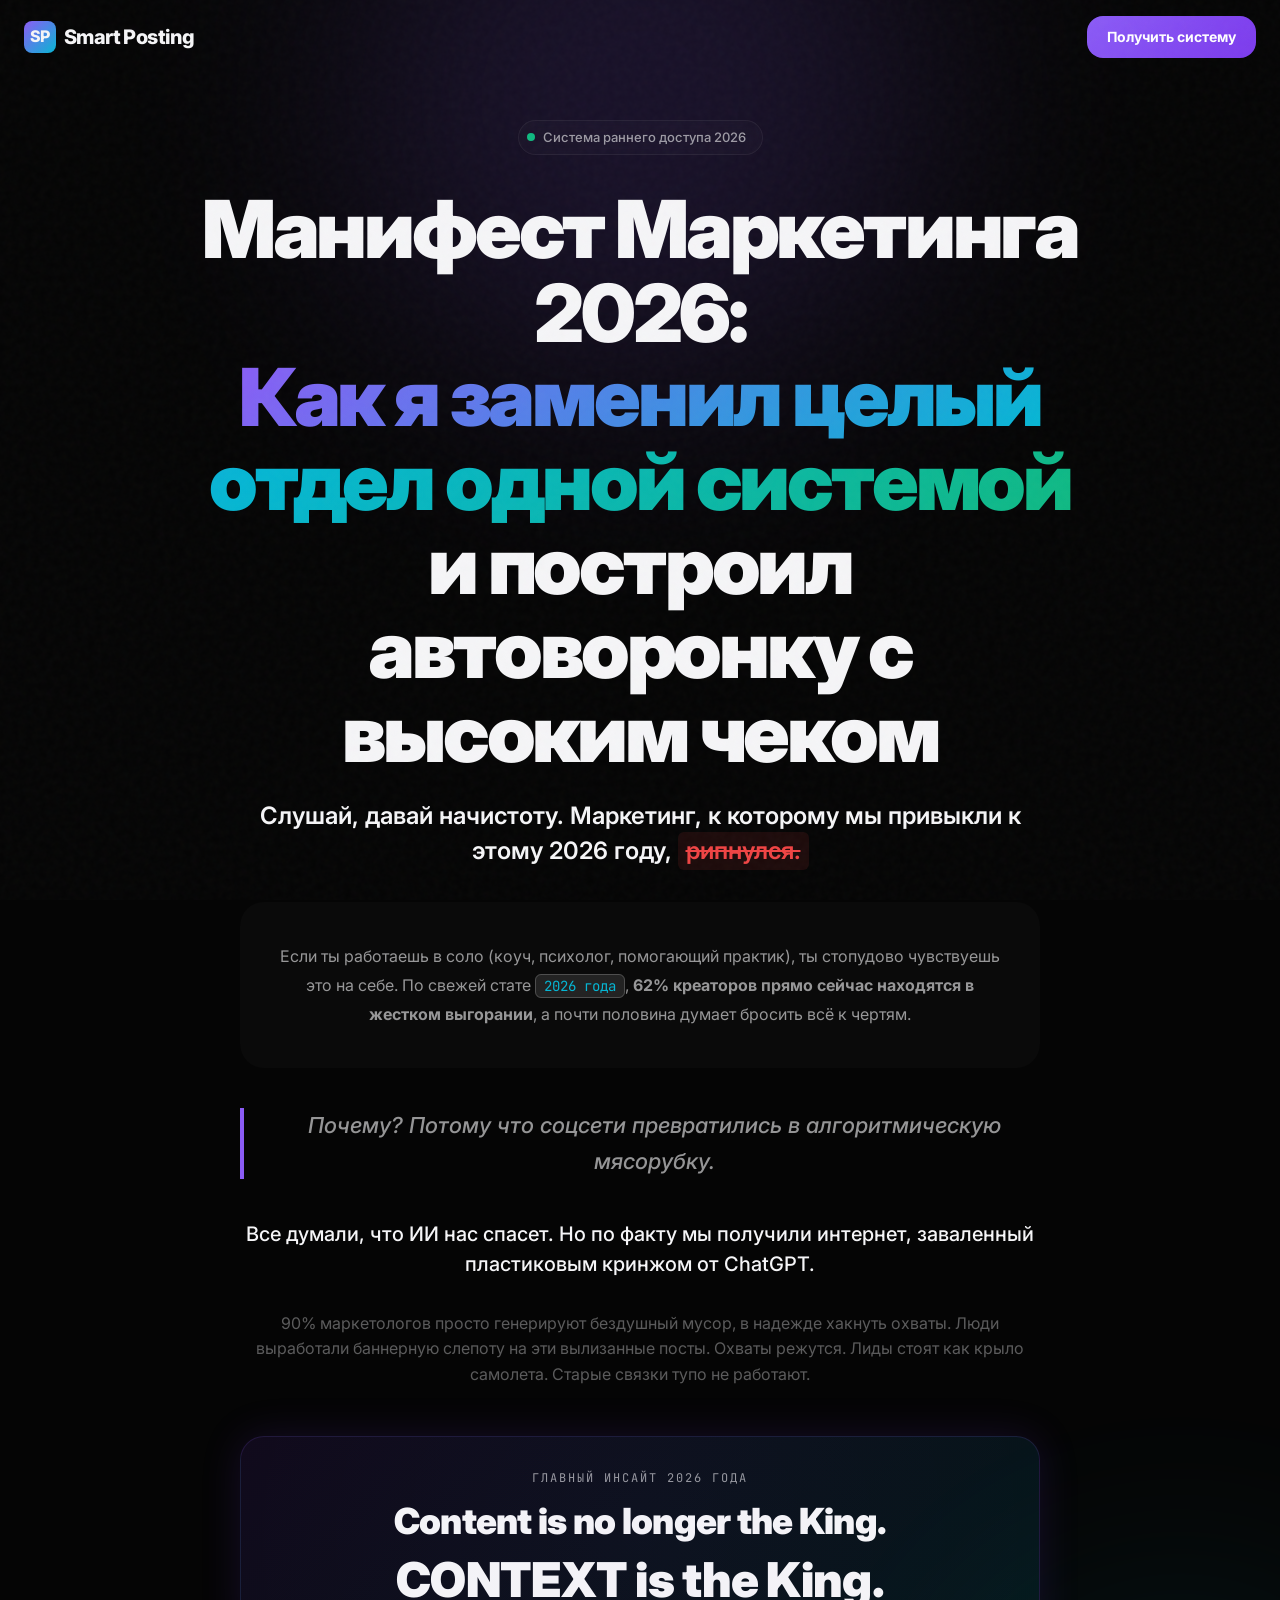
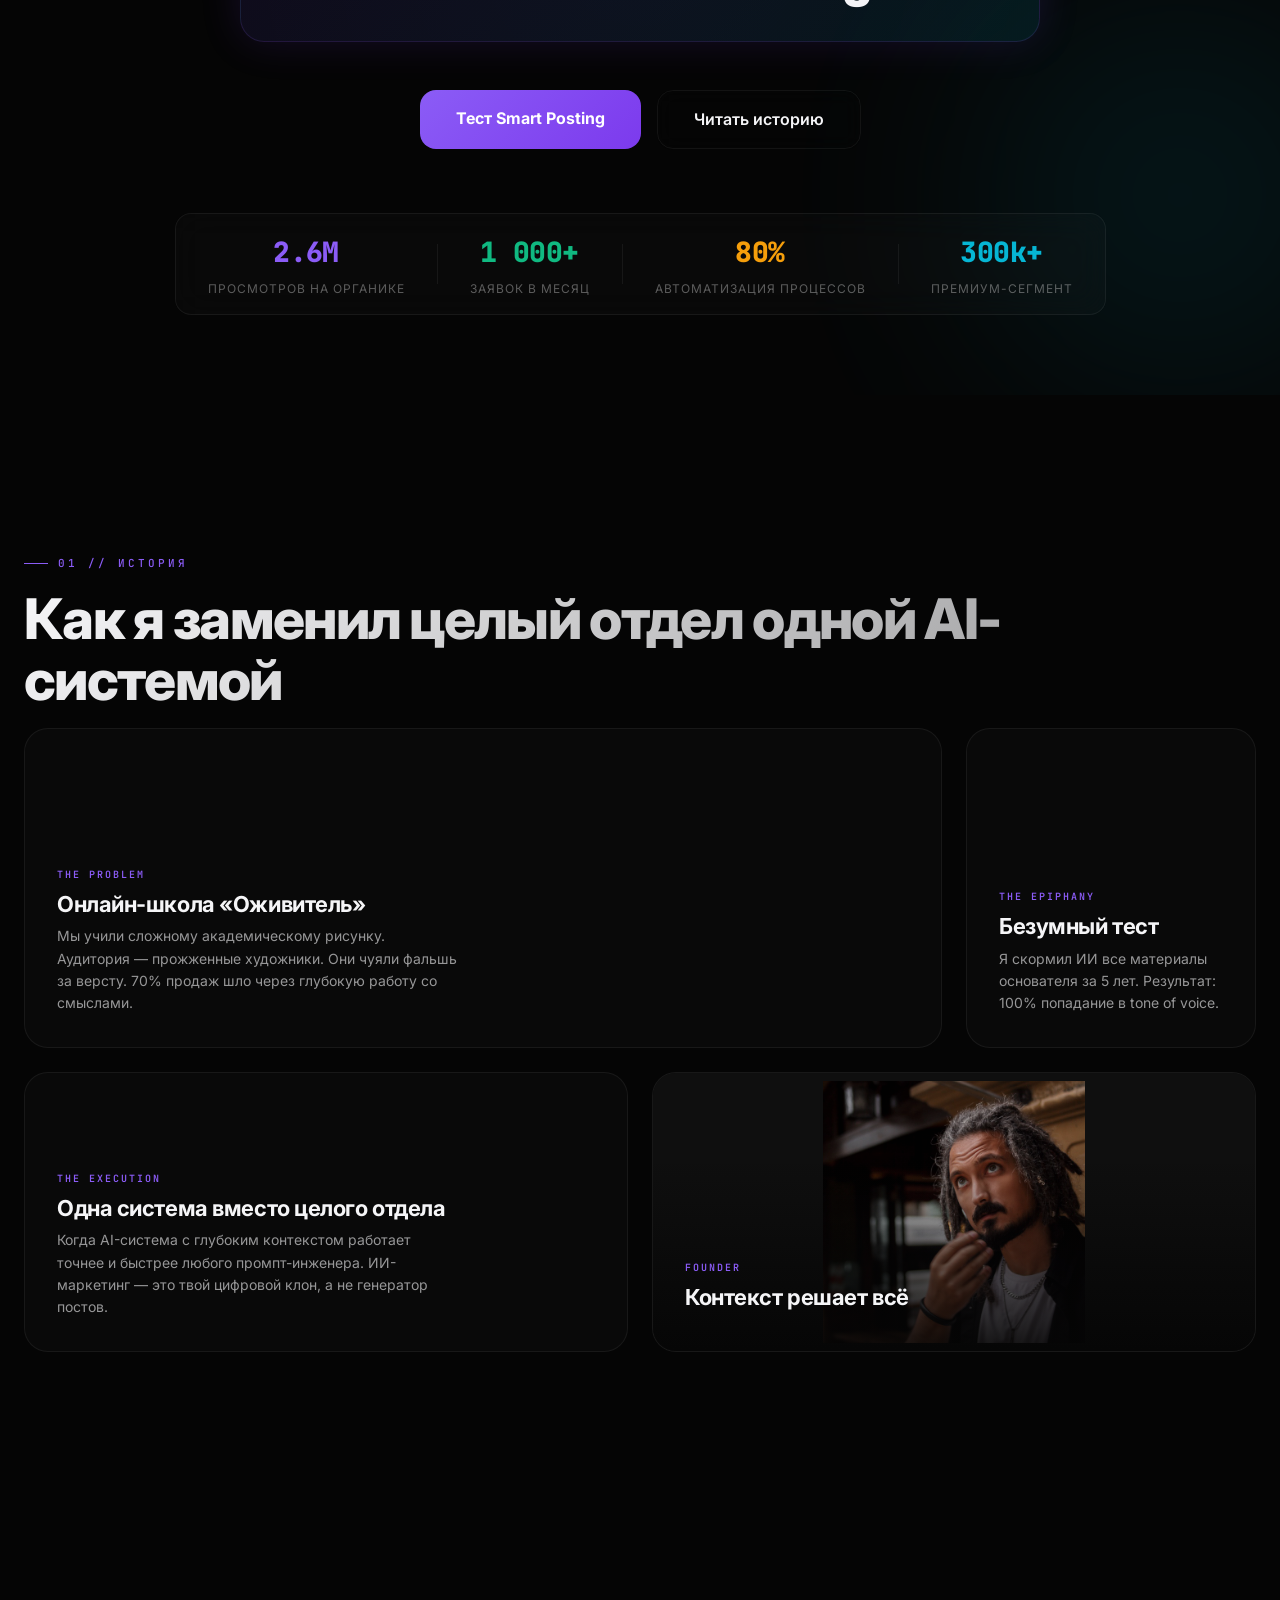
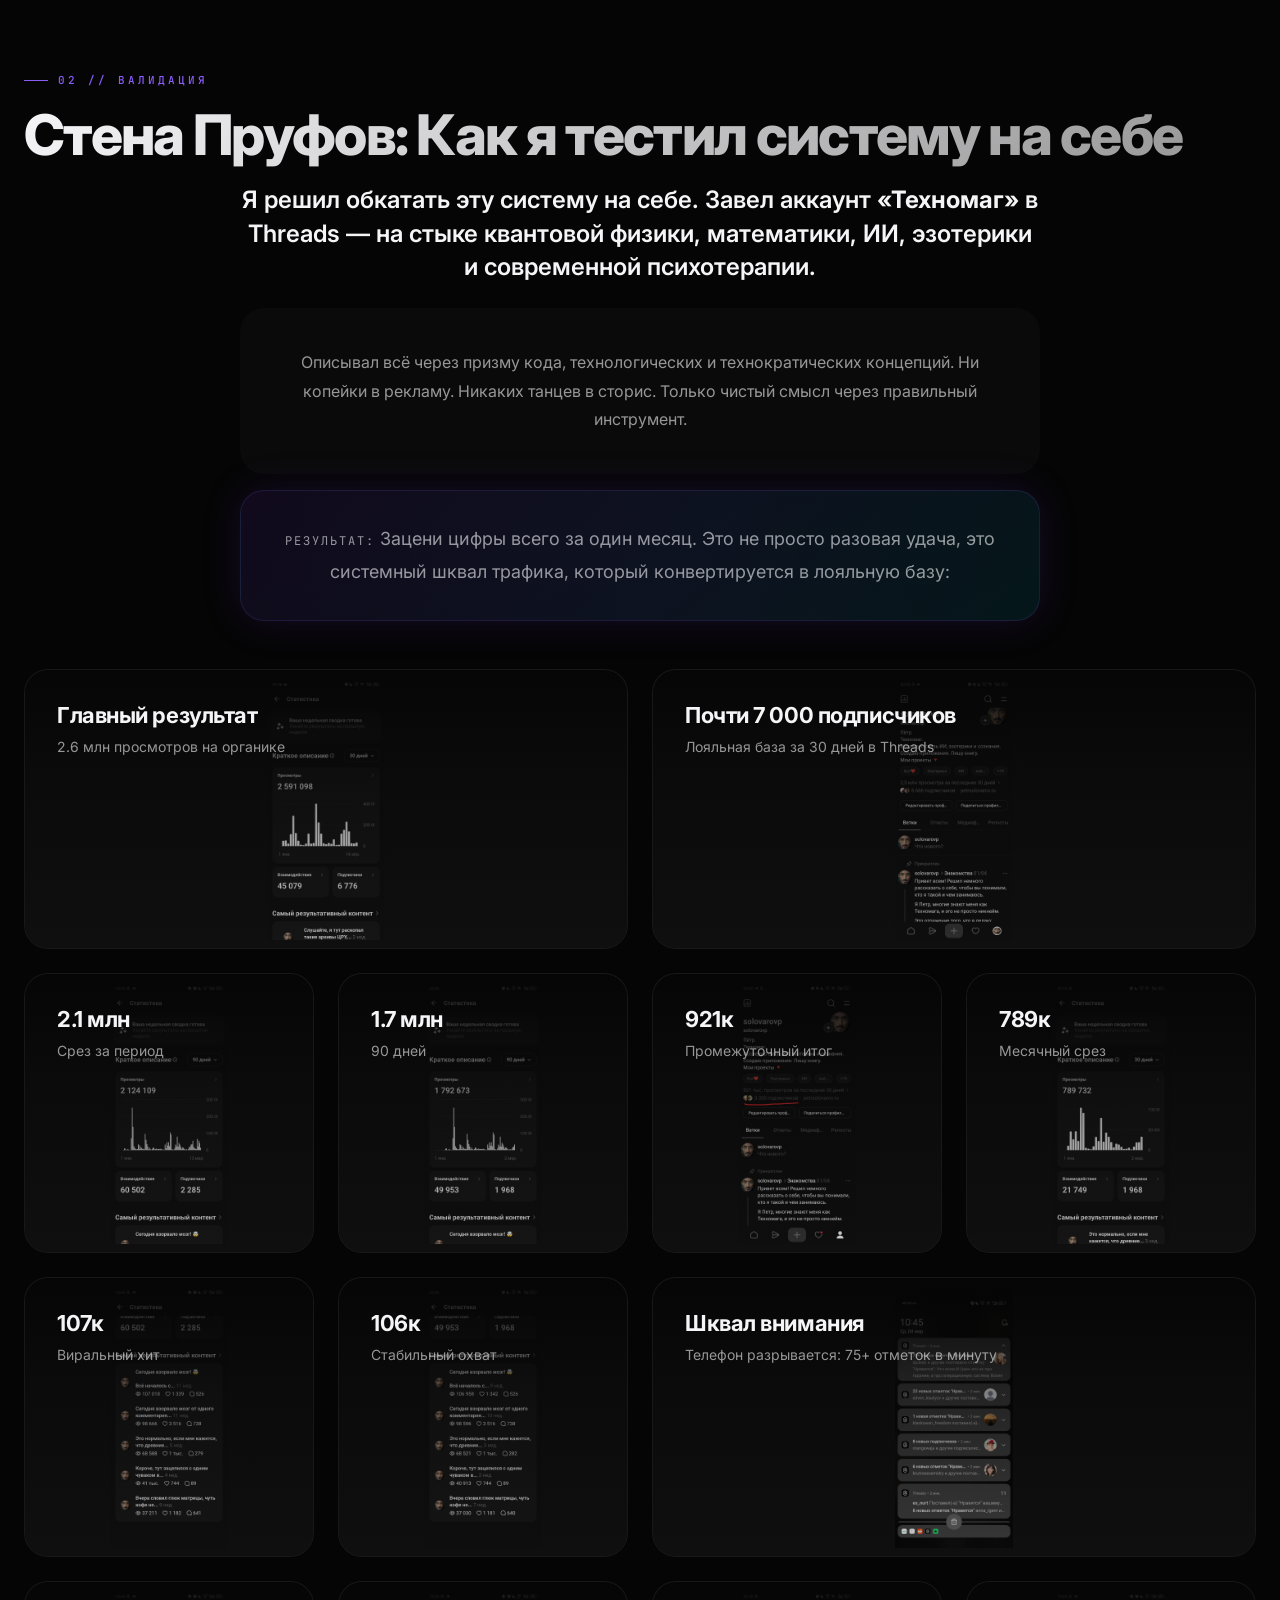
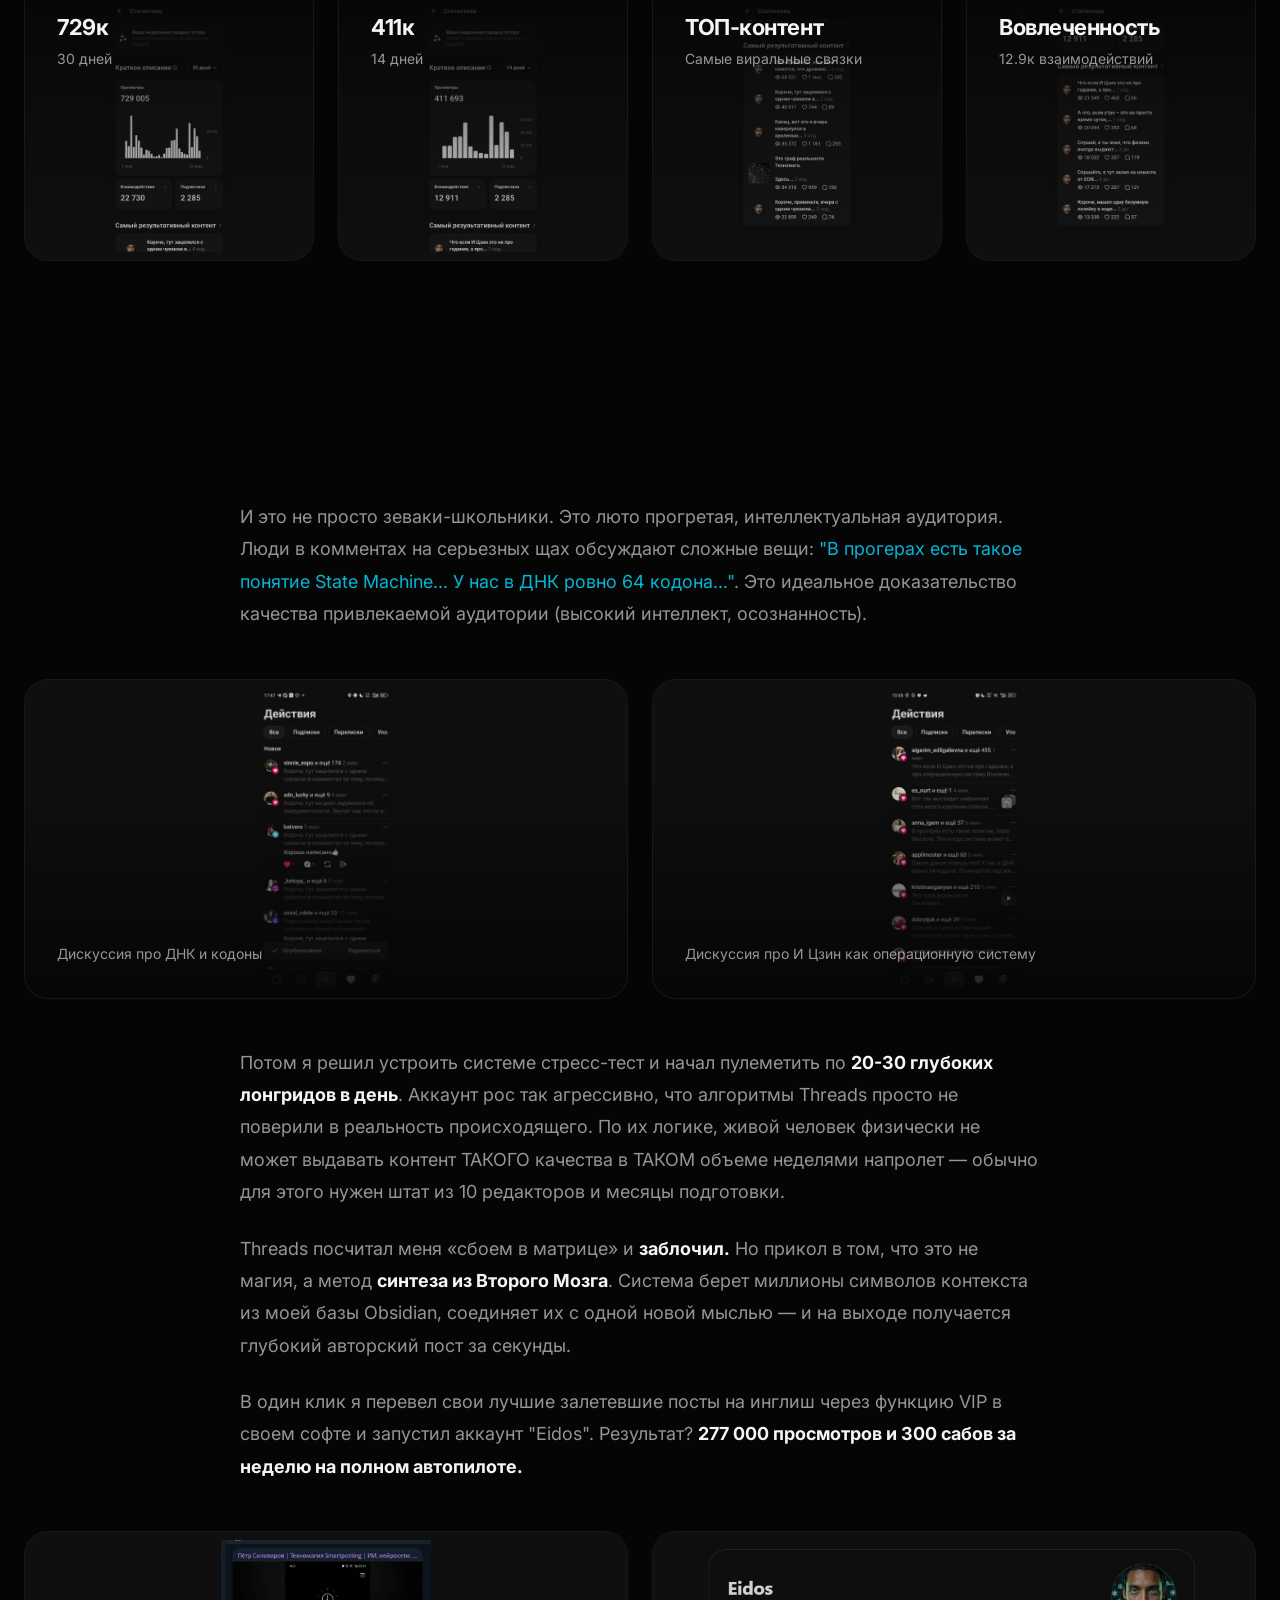
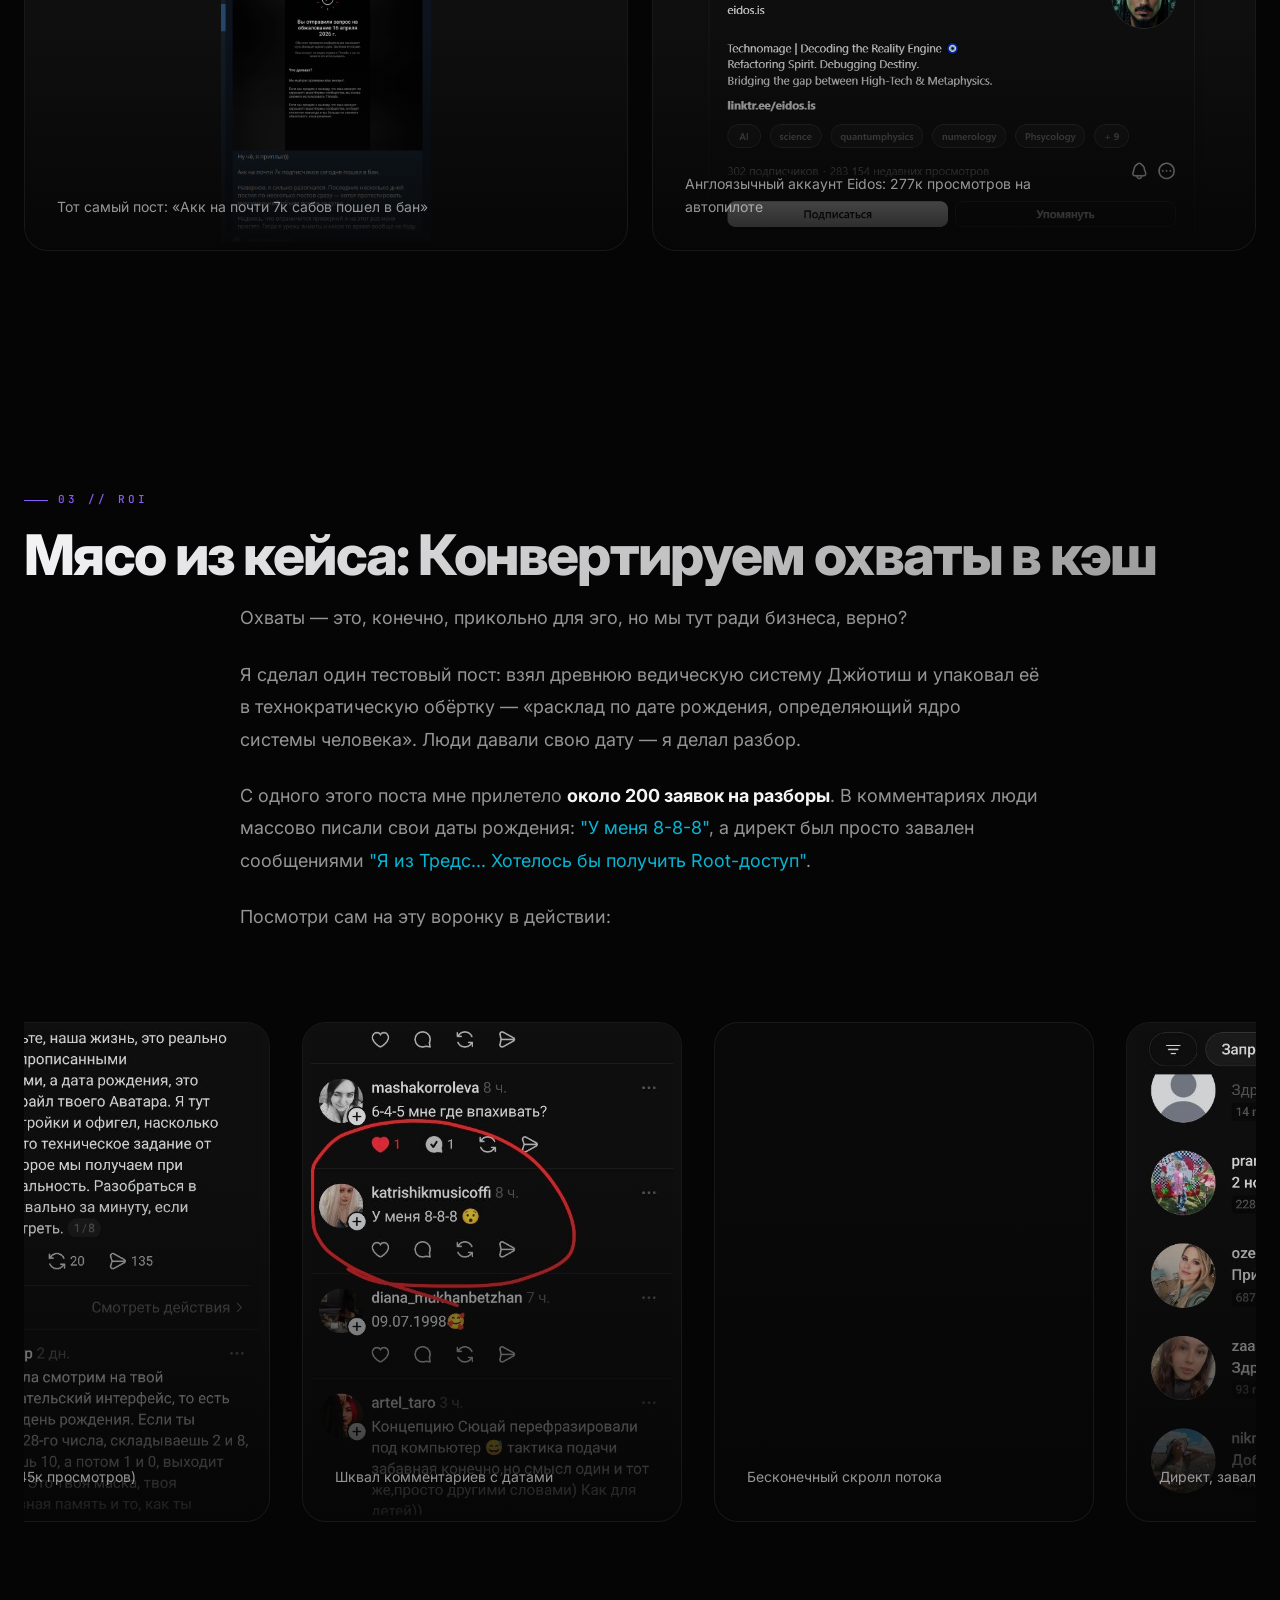
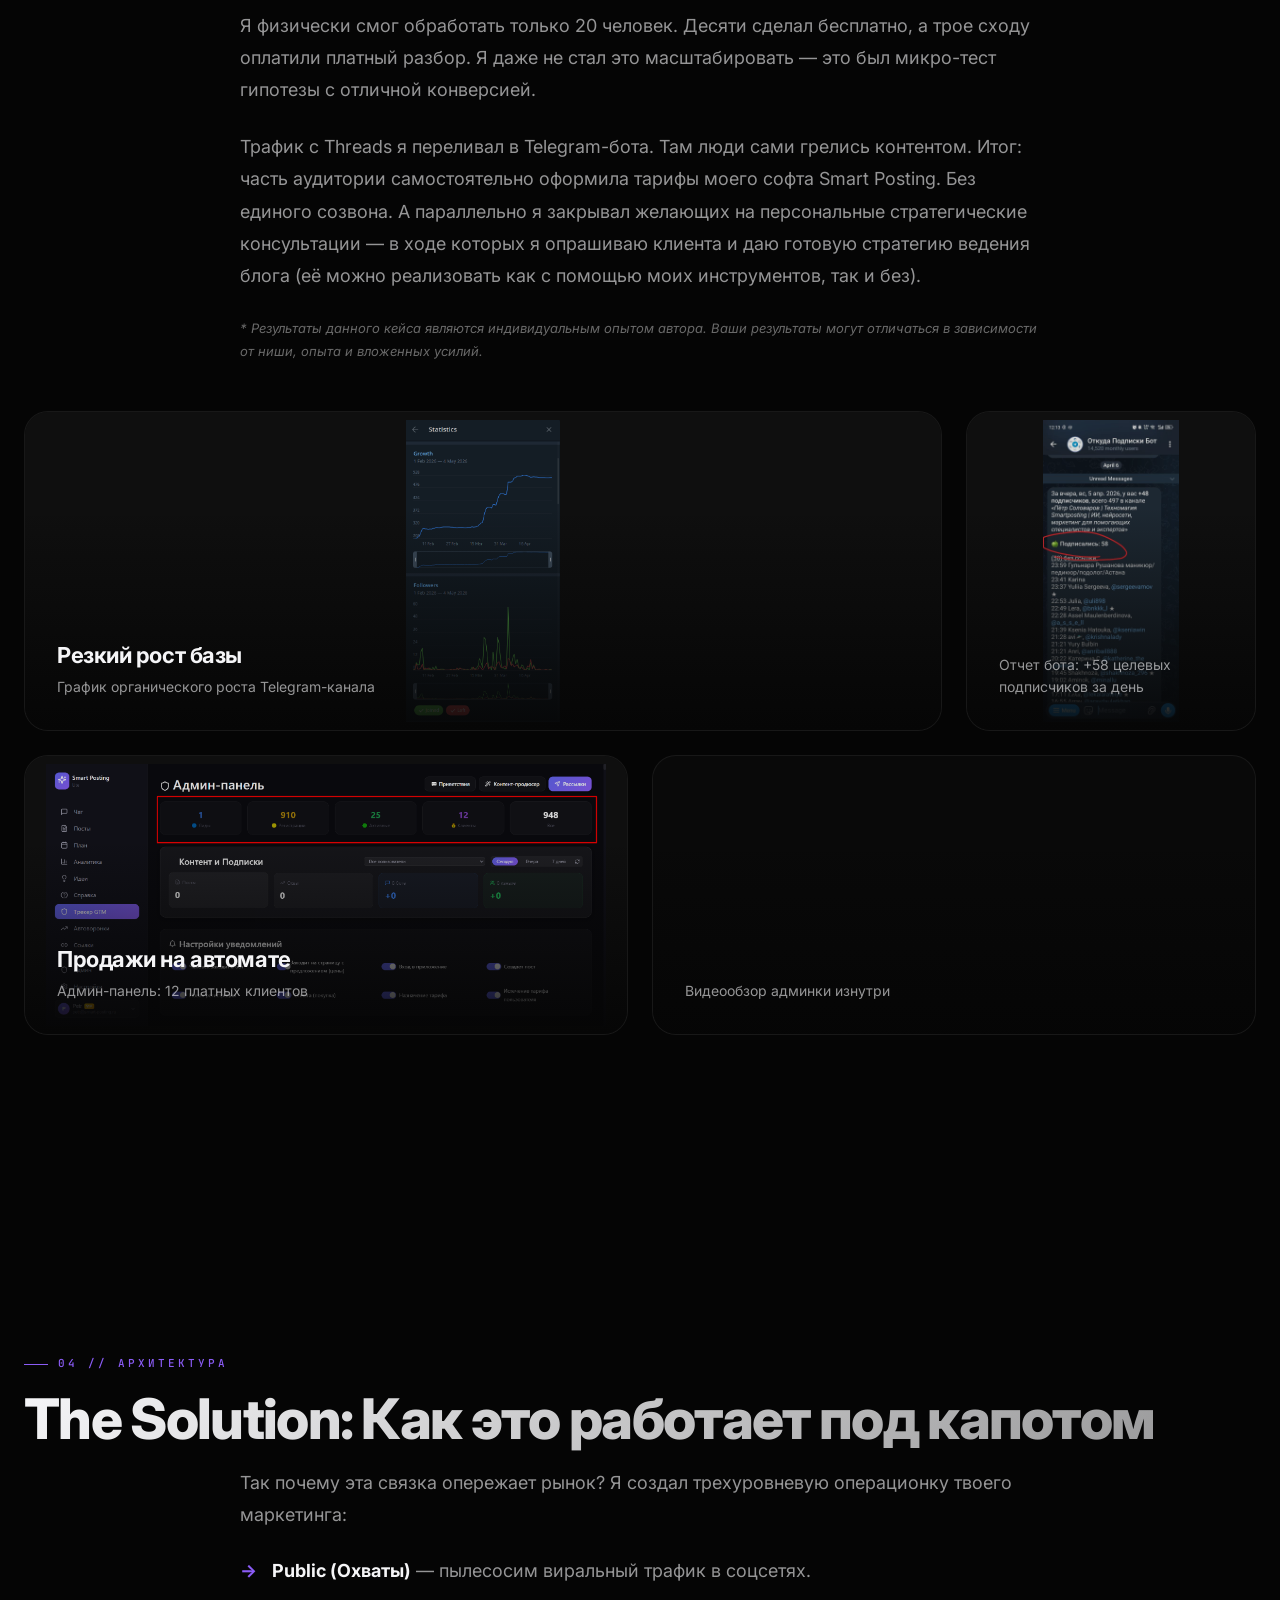
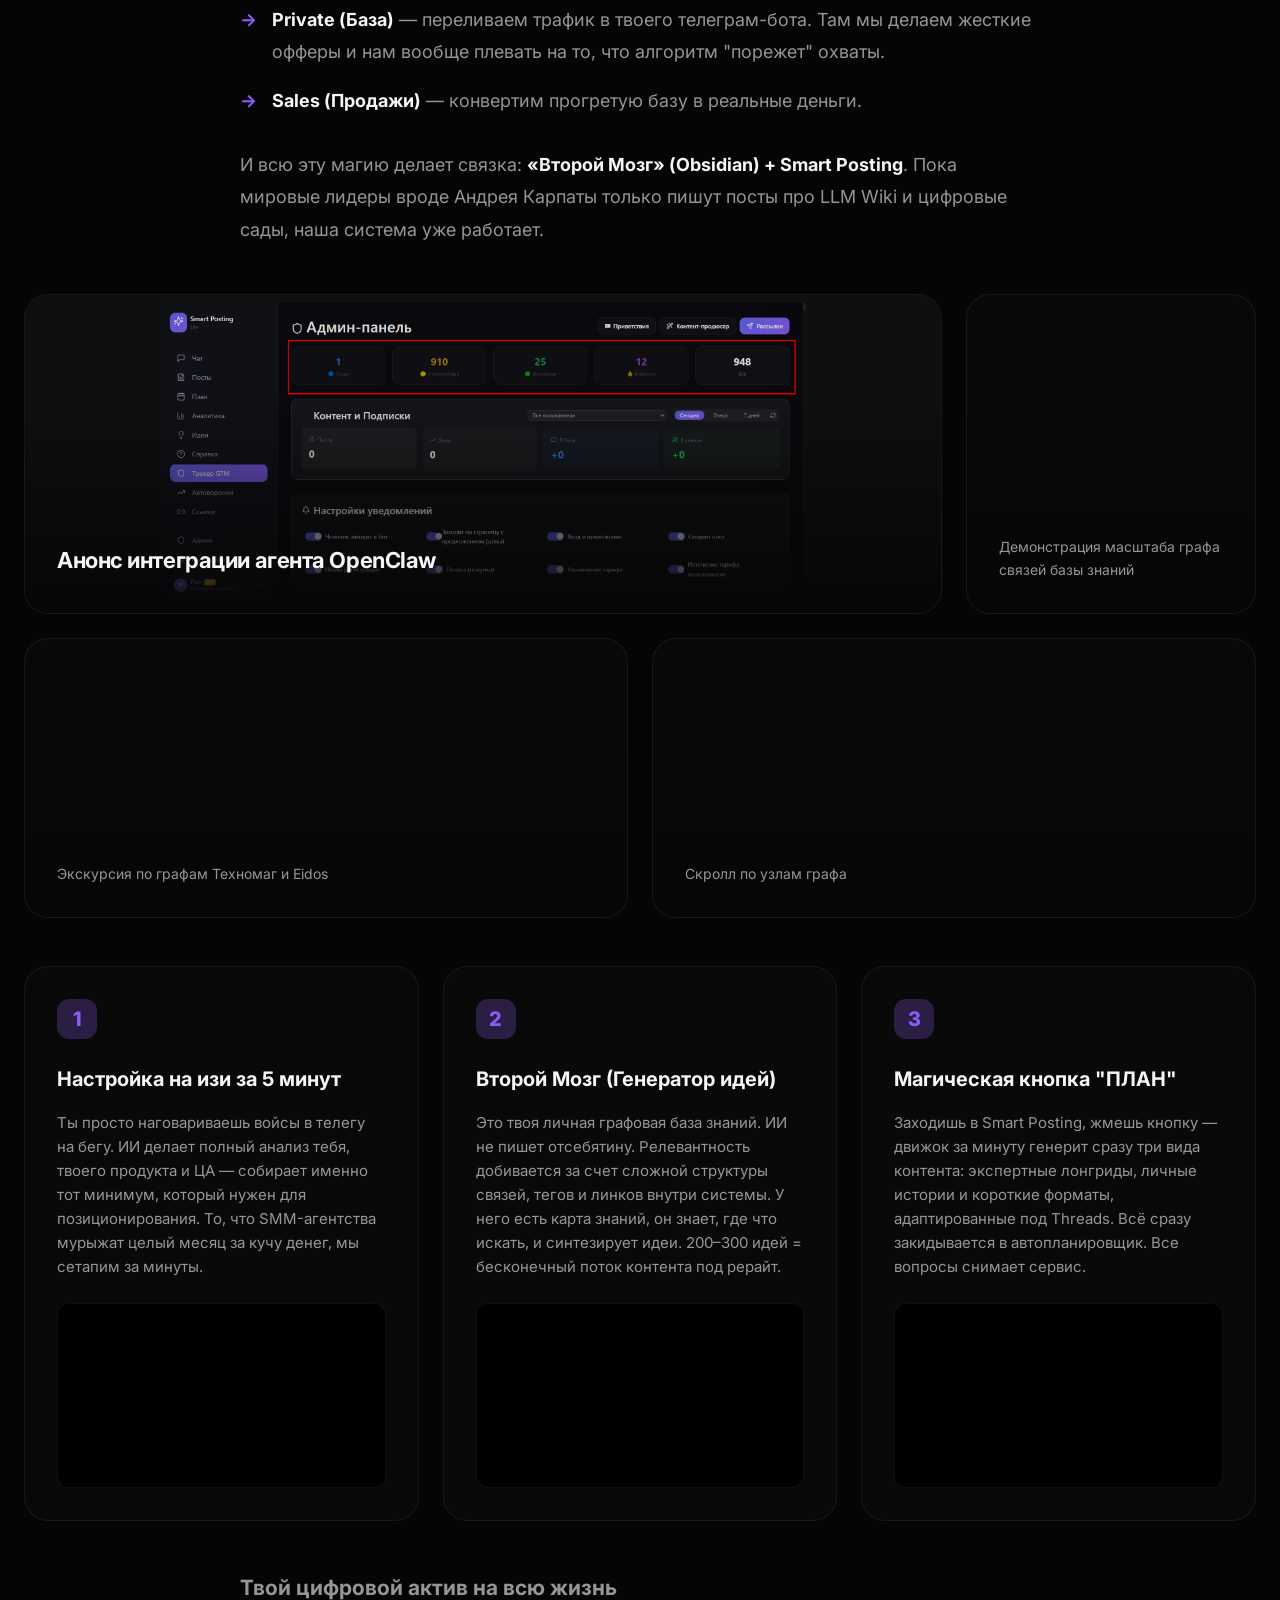
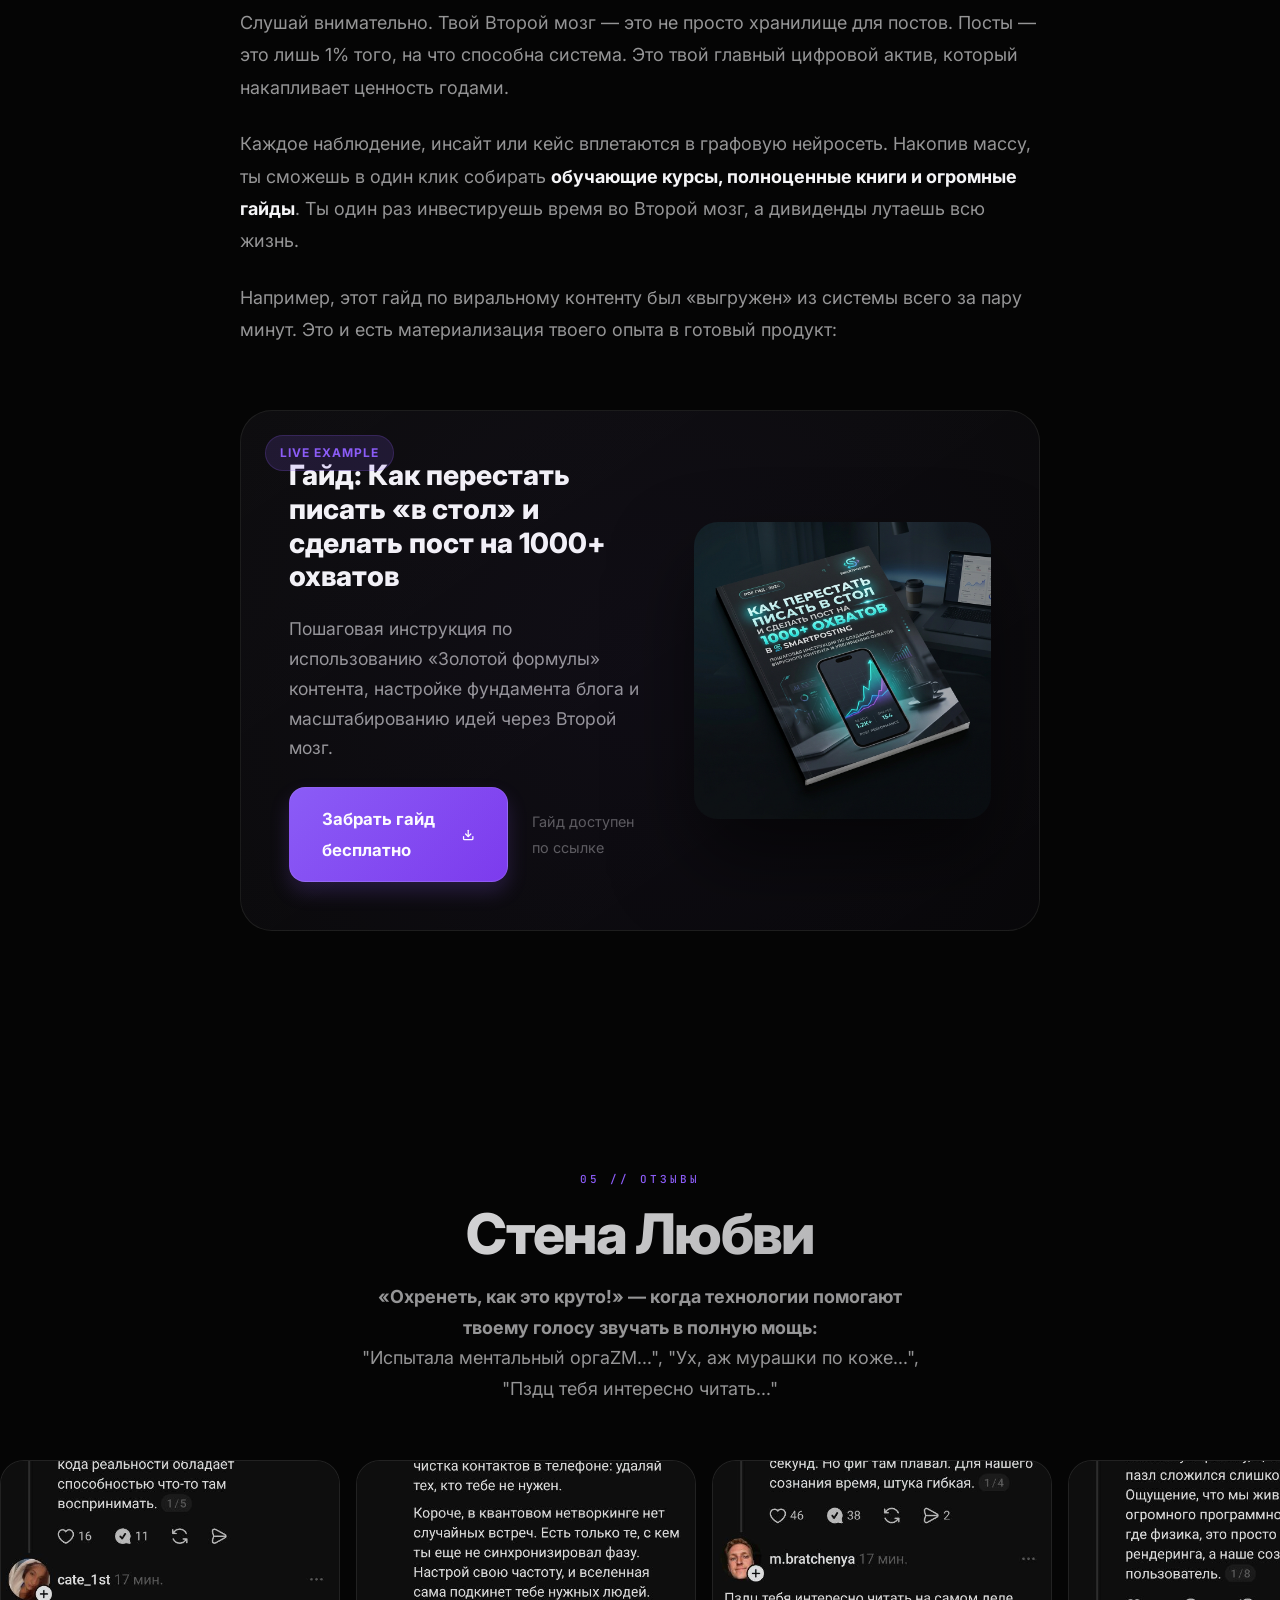
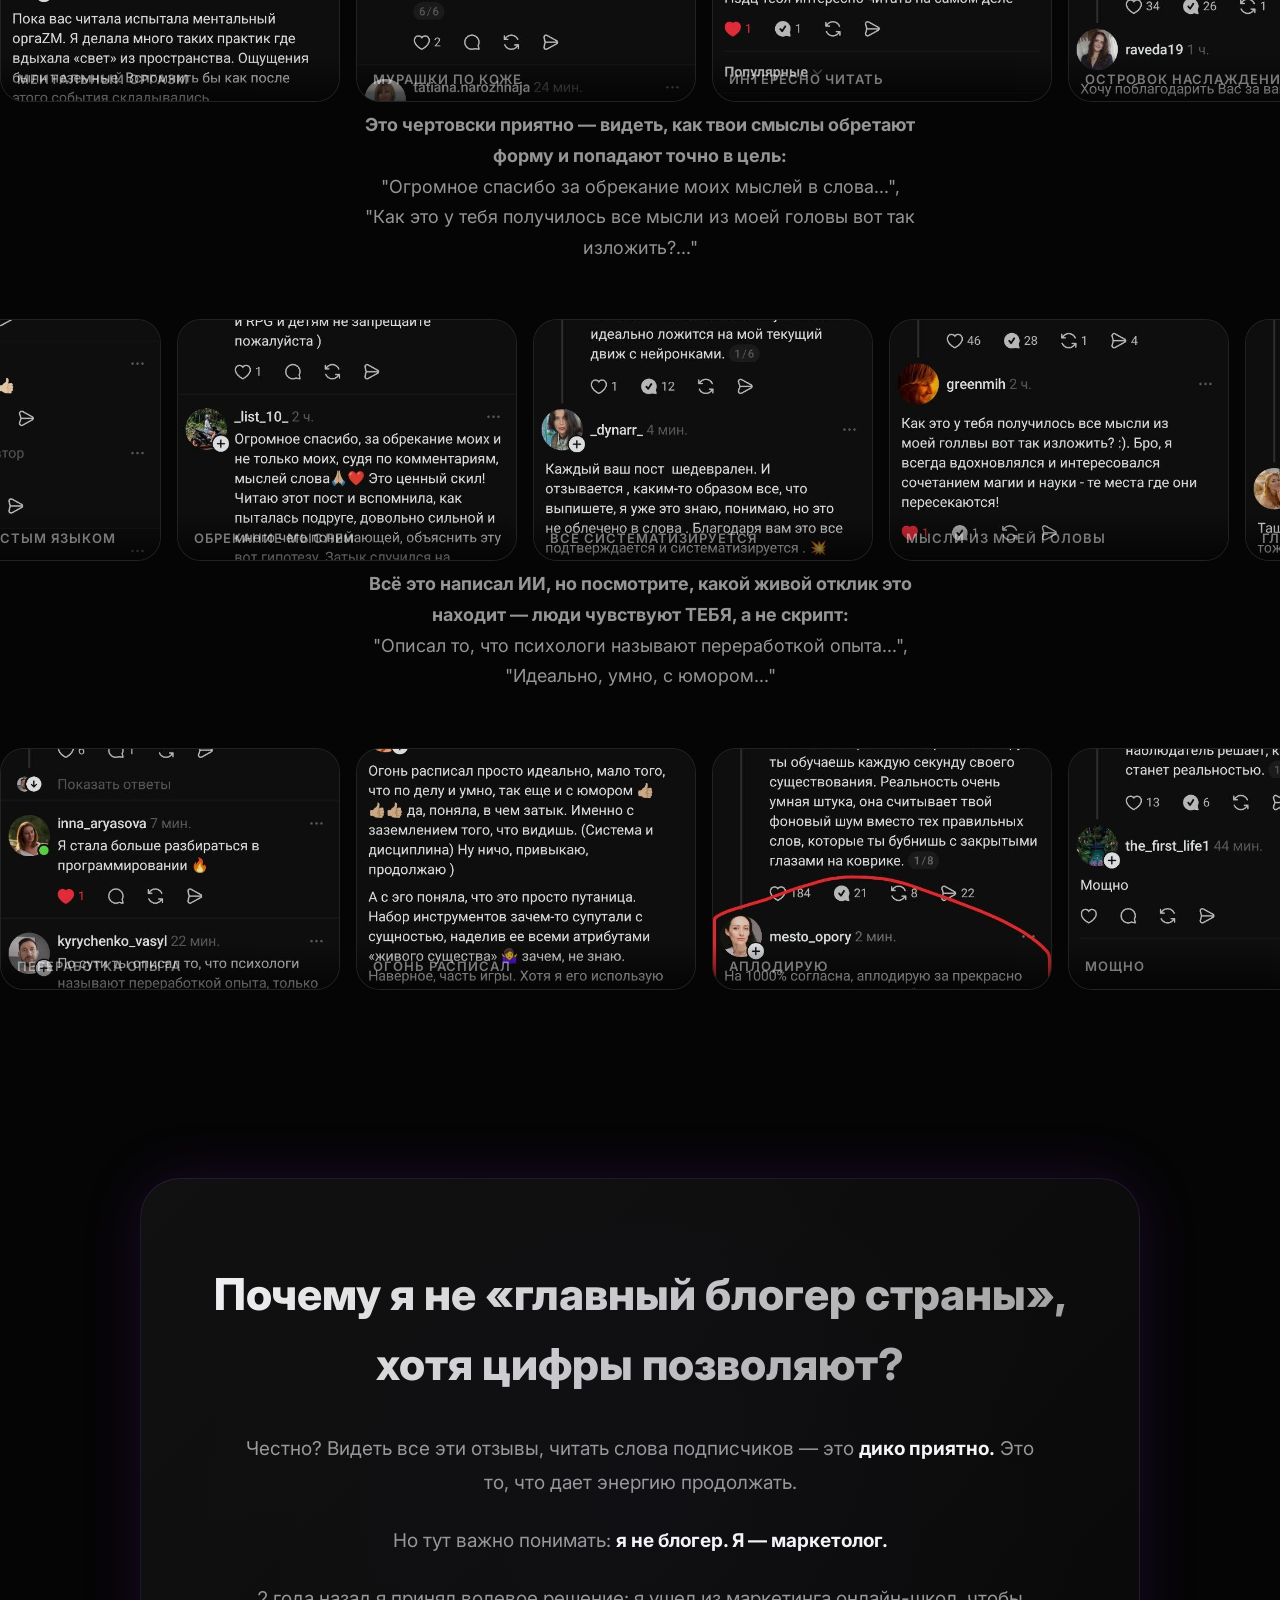
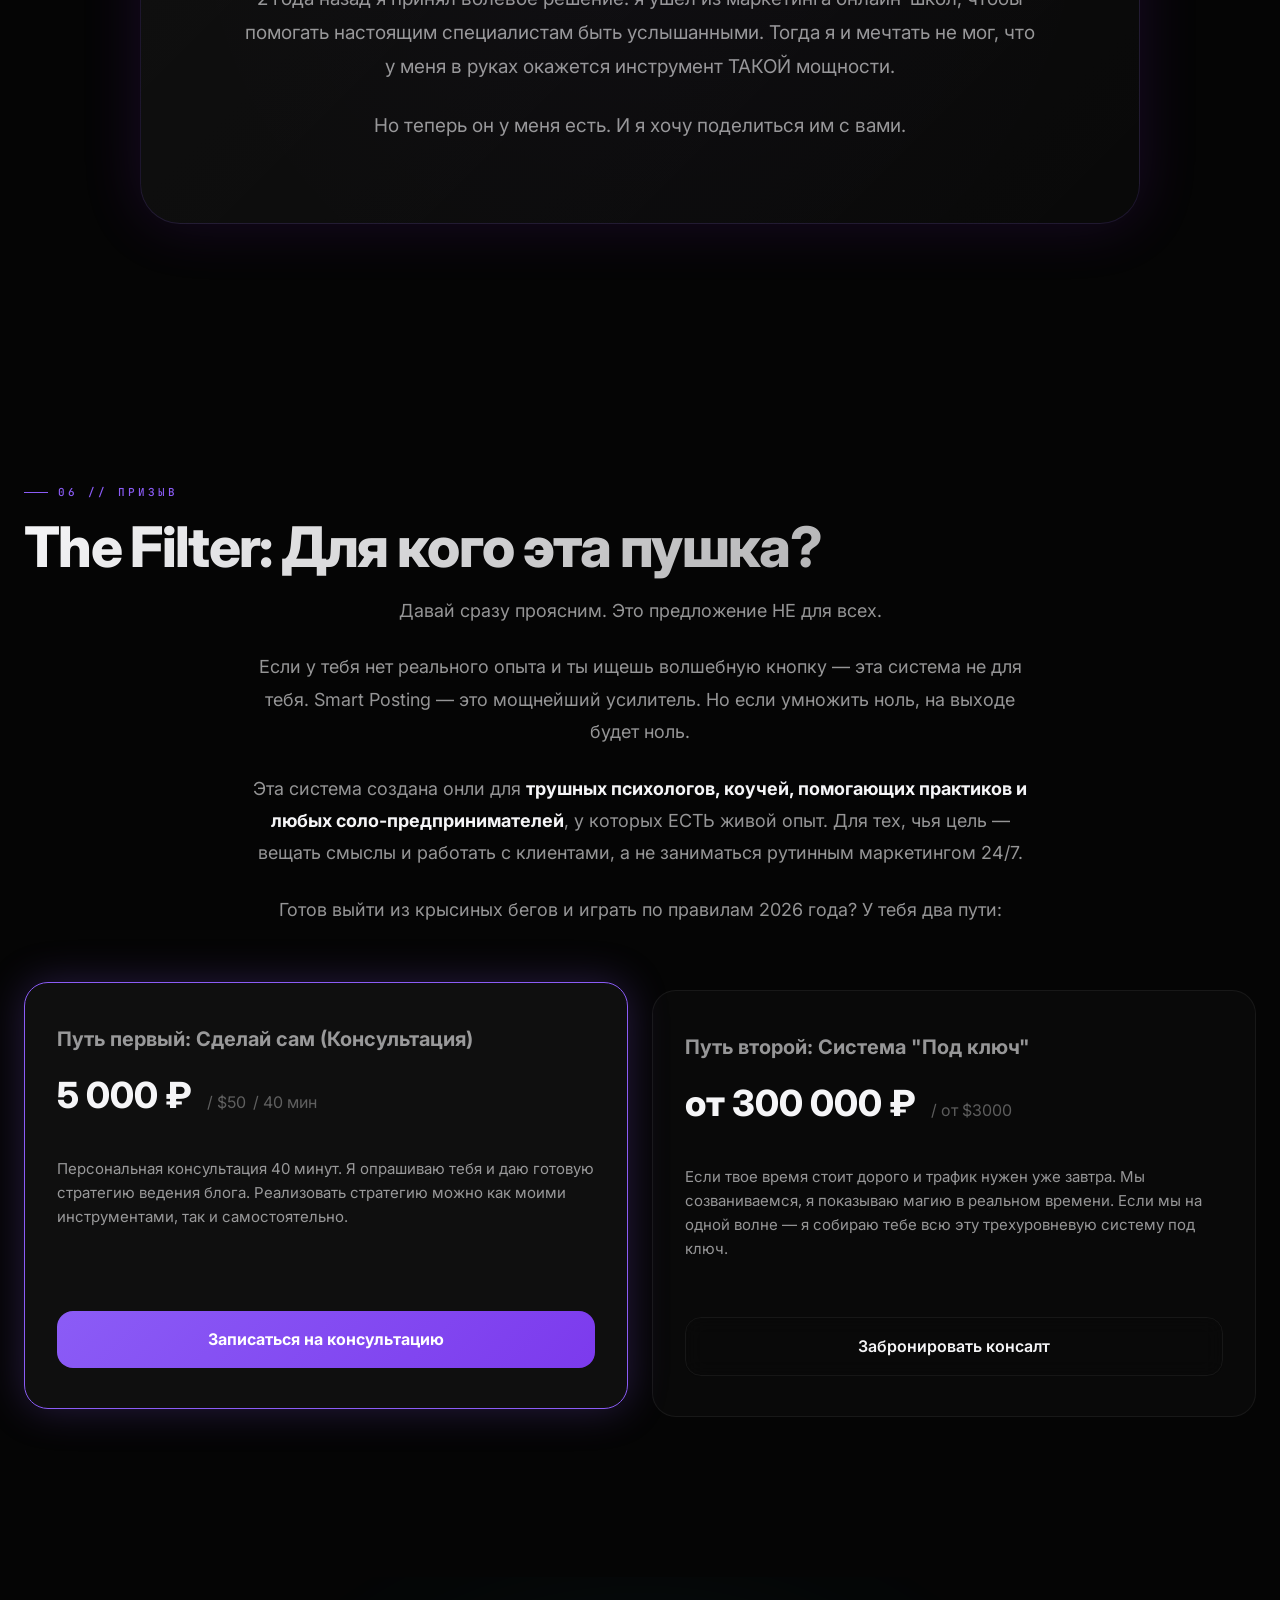
==== commit 0577657f: "Update Meta Pixel ID to 4408505572729518" ====
--- a/site/index.html
+++ b/site/index.html
@@ -40,11 +40,11 @@
     t.src=v;s=b.getElementsByTagName(e)[0];
     s.parentNode.insertBefore(t,s)}(window, document,'script',
     'https://connect.facebook.net/en_US/fbevents.js');
-    fbq('init', '2132332710670982');
+    fbq('init', '4408505572729518');
     fbq('track', 'PageView');
     </script>
     <noscript><img height="1" width="1" style="display:none"
-    src="https://www.facebook.com/tr?id=2132332710670982&ev=PageView&noscript=1"
+    src="https://www.facebook.com/tr?id=4408505572729518&ev=PageView&noscript=1"
     /></noscript>
     <!-- End Meta Pixel Code -->
 </head>
@@ -482,7 +482,9 @@
                 <div class="bento-item photo-card" data-lightbox="landing-assets/Screenshot_1.png">
                     <div class="bento-item-media"><img src="landing-assets/Screenshot_1.png" loading="lazy"></div>
                     <div class="bento-item-overlay"></div>
-                    <div class="bento-item-content"><div class="bento-item-title">Анонс интеграции агента OpenClaw</div></div>
+                    <div class="bento-item-content">
+                        <div class="bento-item-title">Анонс интеграции агента OpenClaw</div>
+                    </div>
                 </div>
                 <div class="bento-item" data-lightbox="landing-assets/Screen_Recording_20260505_125358.mp4">
                     <div class="bento-item-media"><video src="landing-assets/Screen_Recording_20260505_125358.mp4" loop muted playsinline></video></div>
@@ -546,11 +548,11 @@
                             <h4 class="asset-title">Гайд: Как перестать писать «в стол» и сделать пост на 1000+ охватов</h4>
                             <p class="asset-text">Пошаговая инструкция по использованию «Золотой формулы» контента, настройке фундамента блога и масштабированию идей через Второй мозг.</p>
                             <div class="asset-actions">
-                                <a href="landing-assets/Kak-perestat-pisat-kontent-v-stol-i-sdelat-post-na-1000-ohvatov-v-Smartposting.pdf" target="_blank" class="btn-asset">
+                                <a href="https://smart-posting.ru/join/gaid1" target="_blank" class="btn-asset">
                                     <span>Забрать гайд бесплатно</span>
                                     <svg width="20" height="20" viewBox="0 0 24 24" fill="none" stroke="currentColor" stroke-width="2.5" stroke-linecap="round" stroke-linejoin="round"><path d="M21 15v4a2 2 0 0 1-2 2H5a2 2 0 0 1-2-2v-4"/><polyline points="7 10 12 15 17 10"/><line x1="12" y1="15" x2="12" y2="3"/></svg>
                                 </a>
-                                <span class="asset-meta">PDF • 11 страниц • 2.2 MB</span>
+                                <span class="asset-meta">Гайд доступен по ссылке</span>
                             </div>
                         </div>
                         <div class="asset-media">
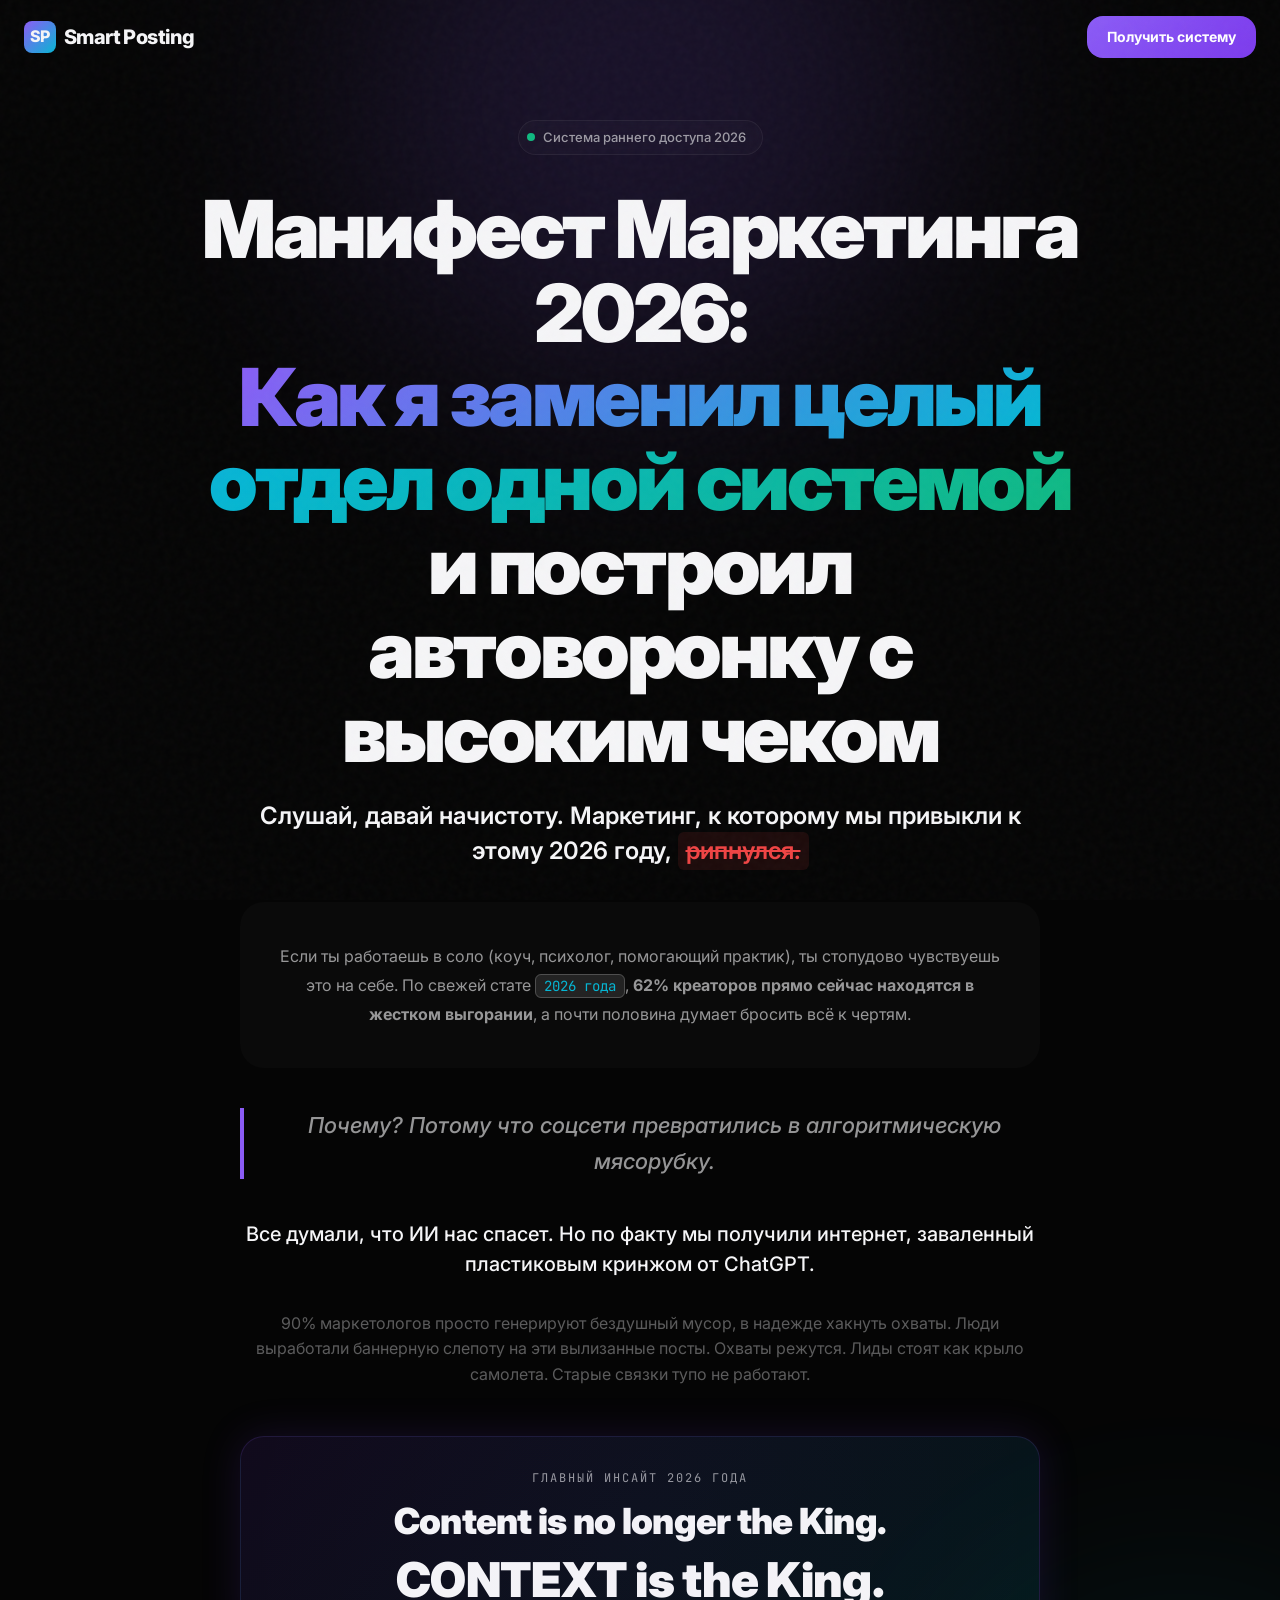
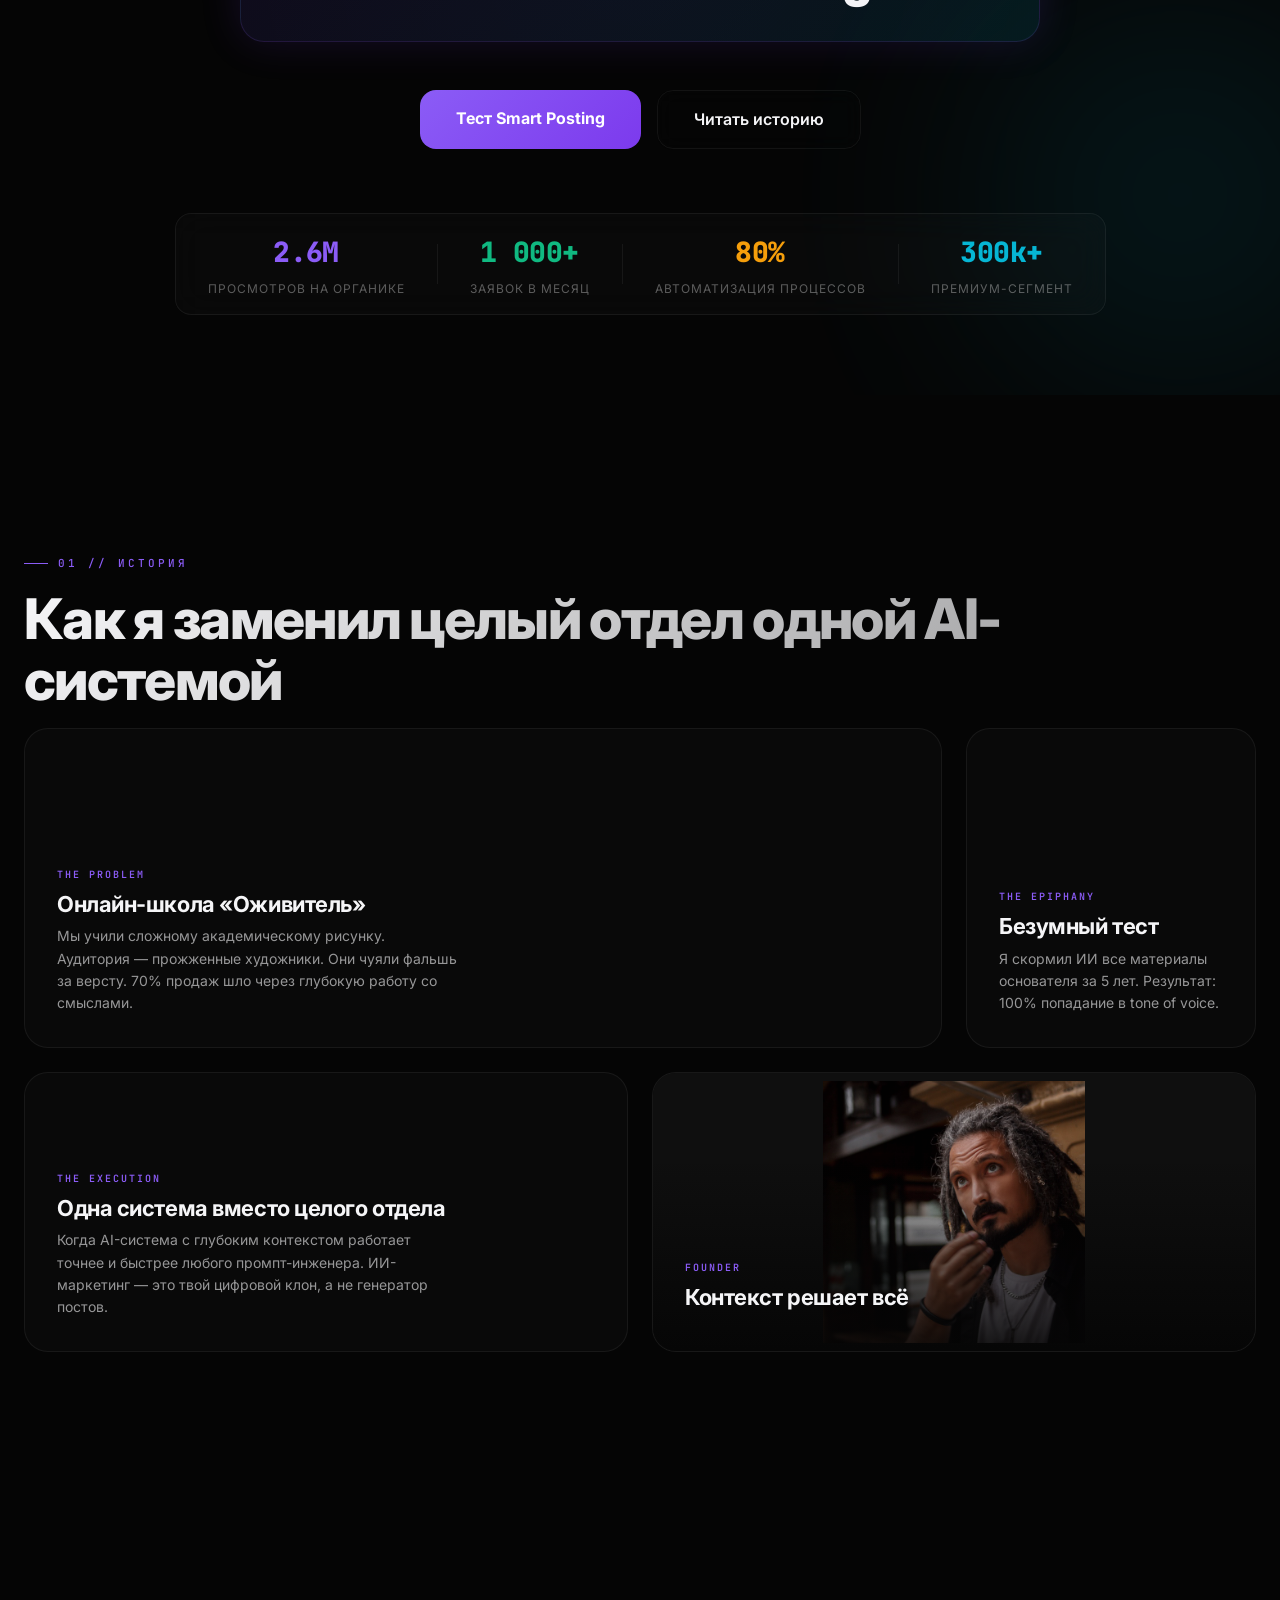
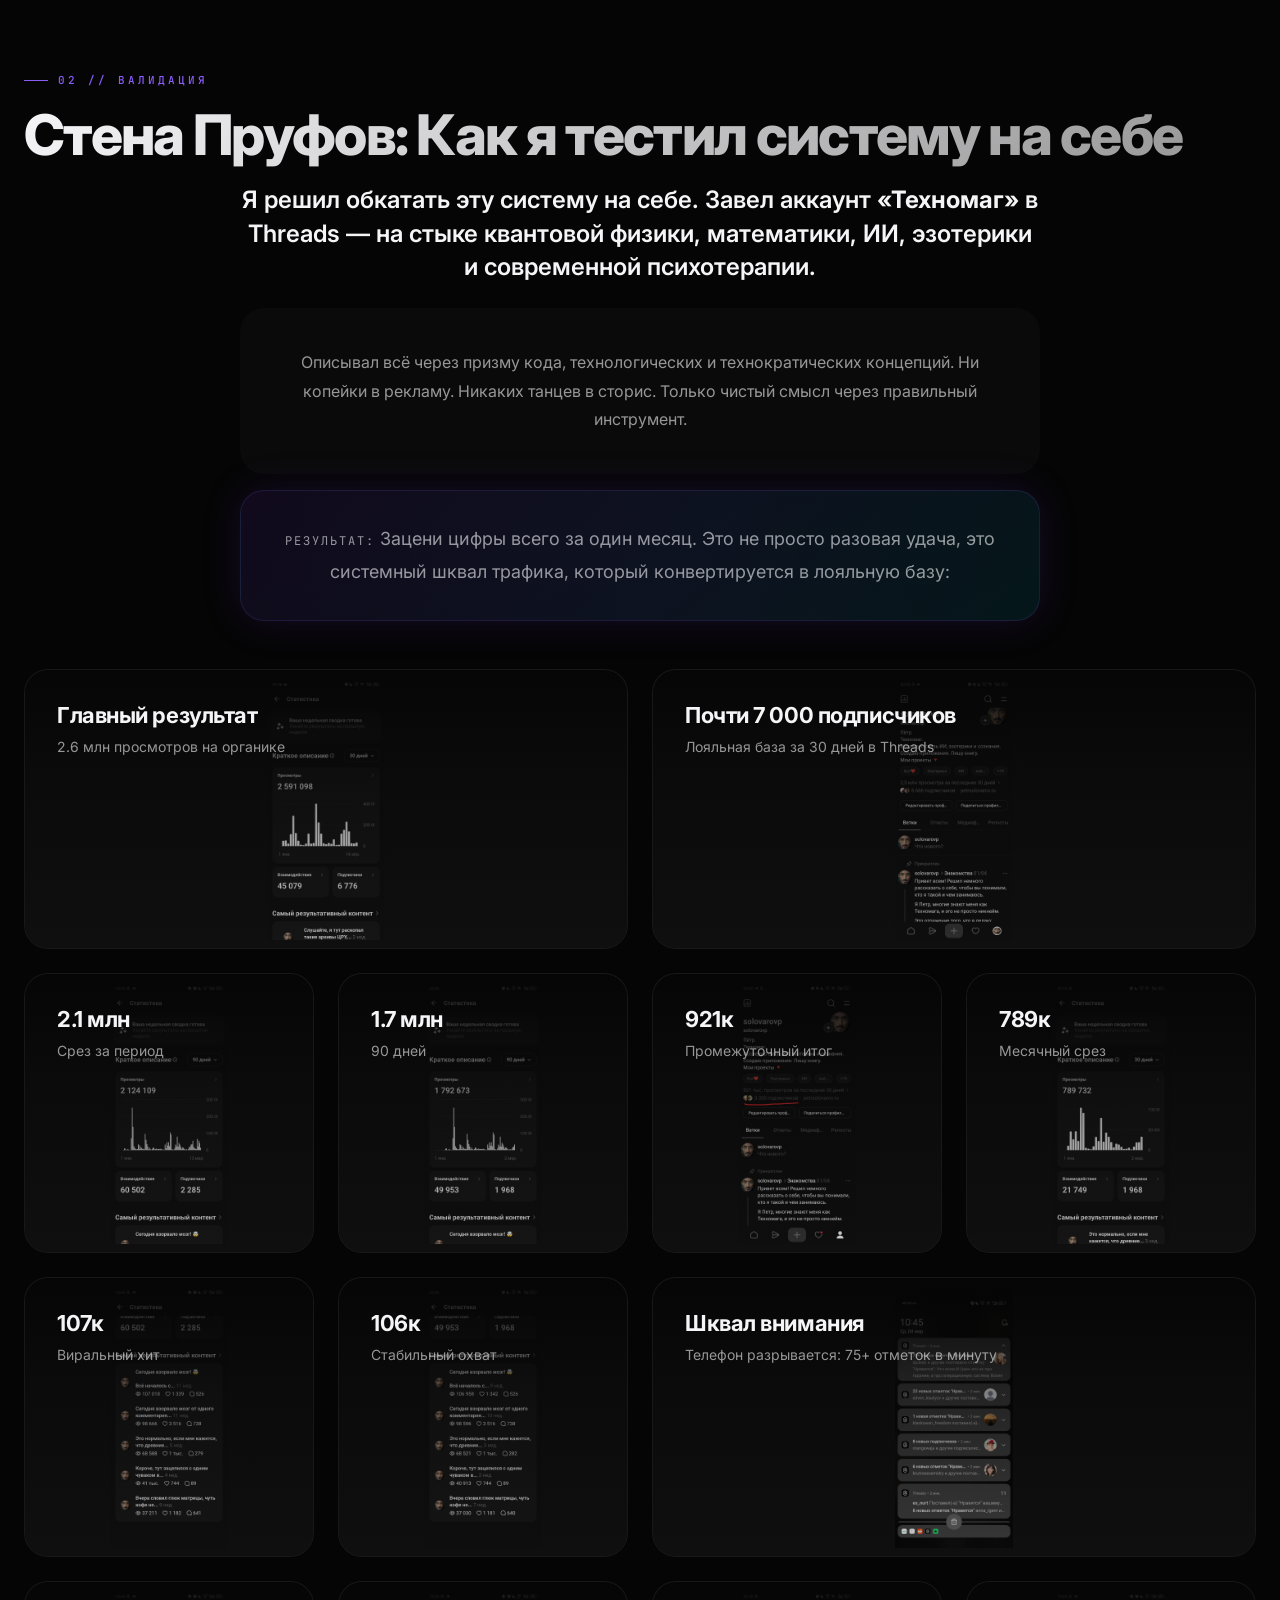
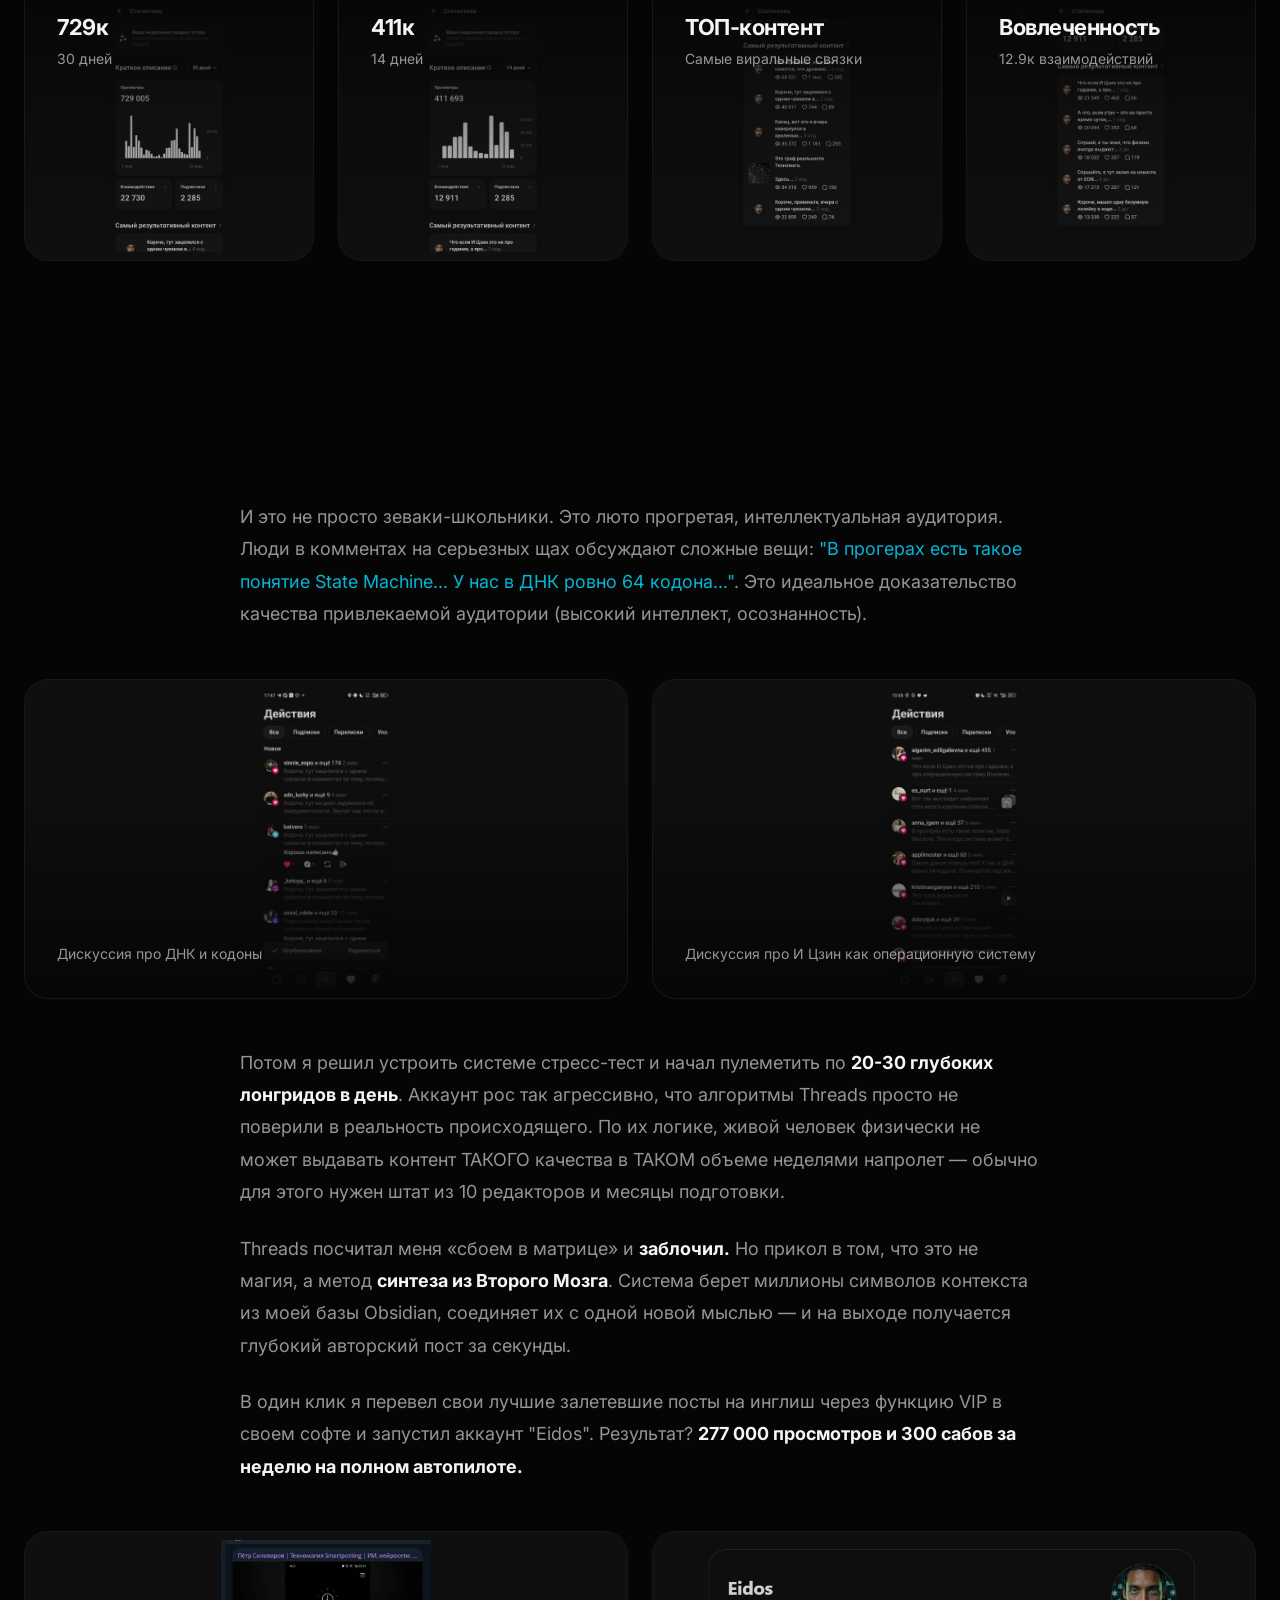
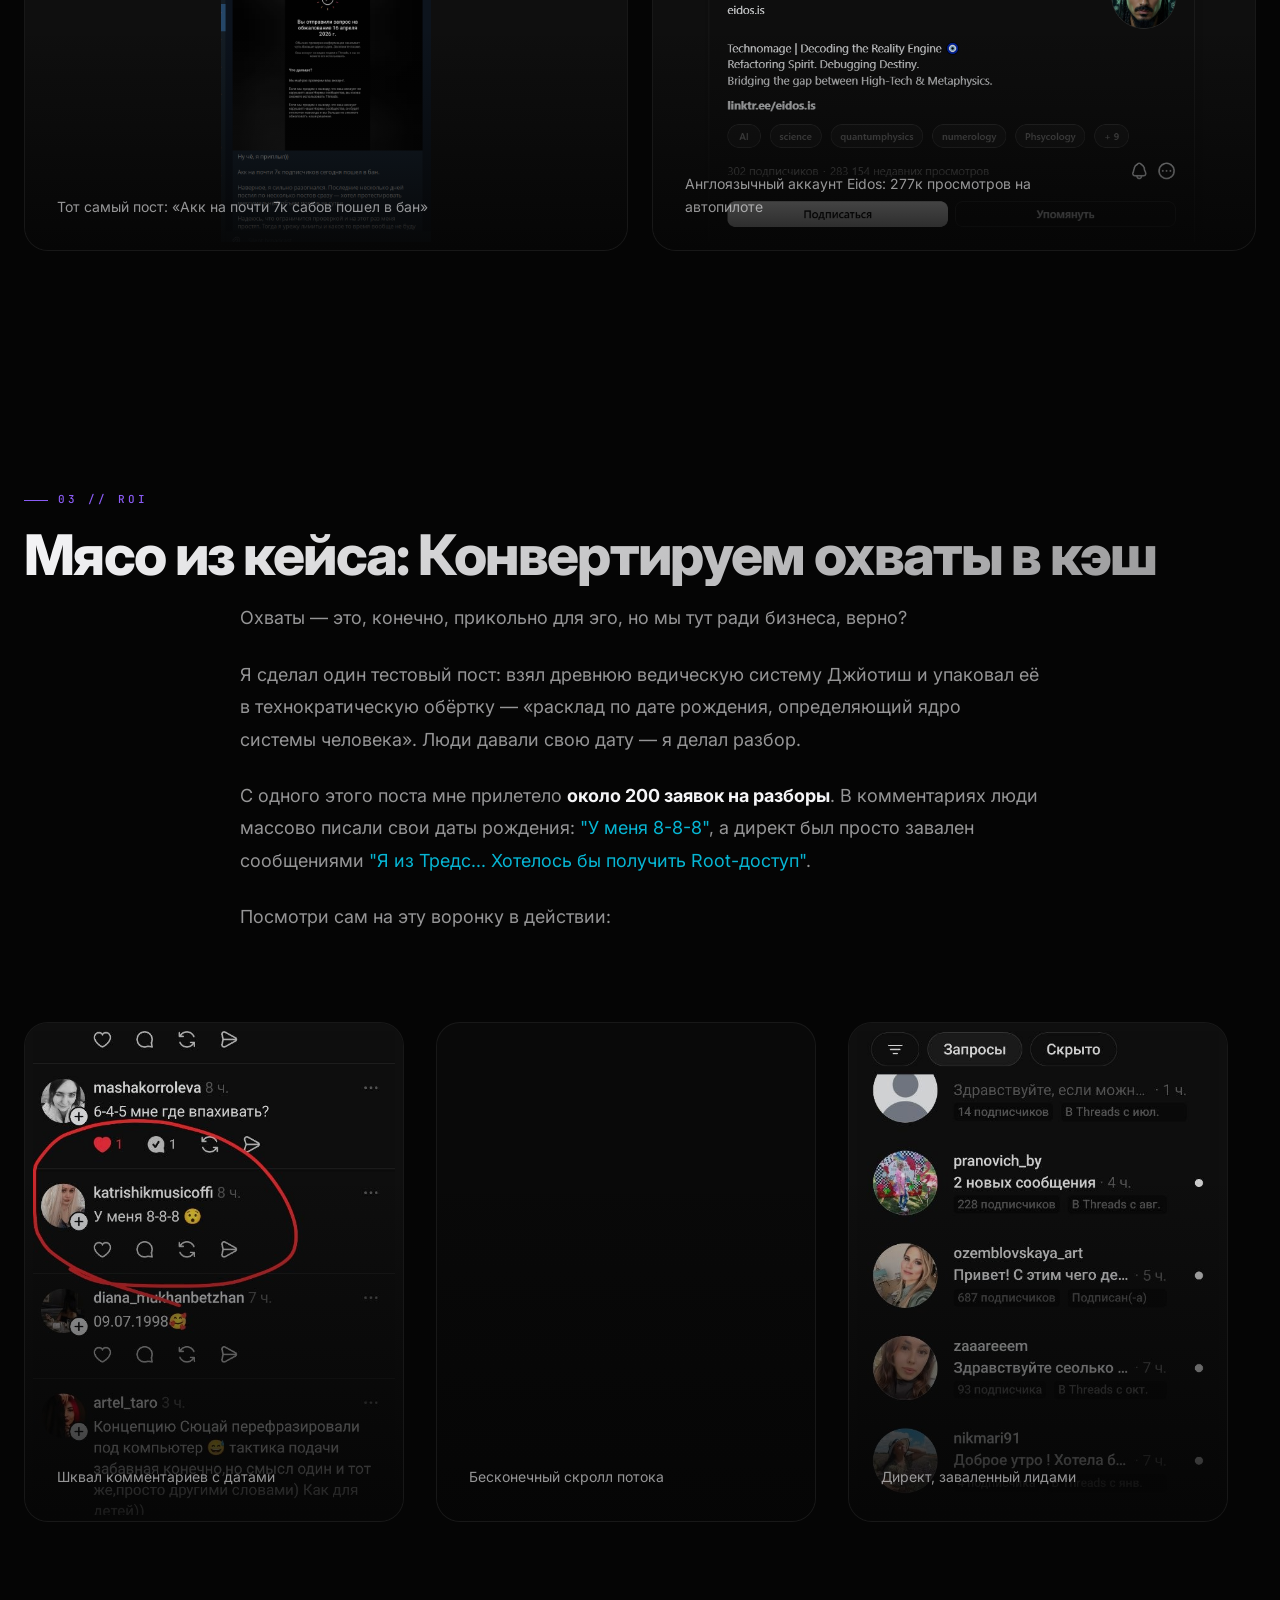
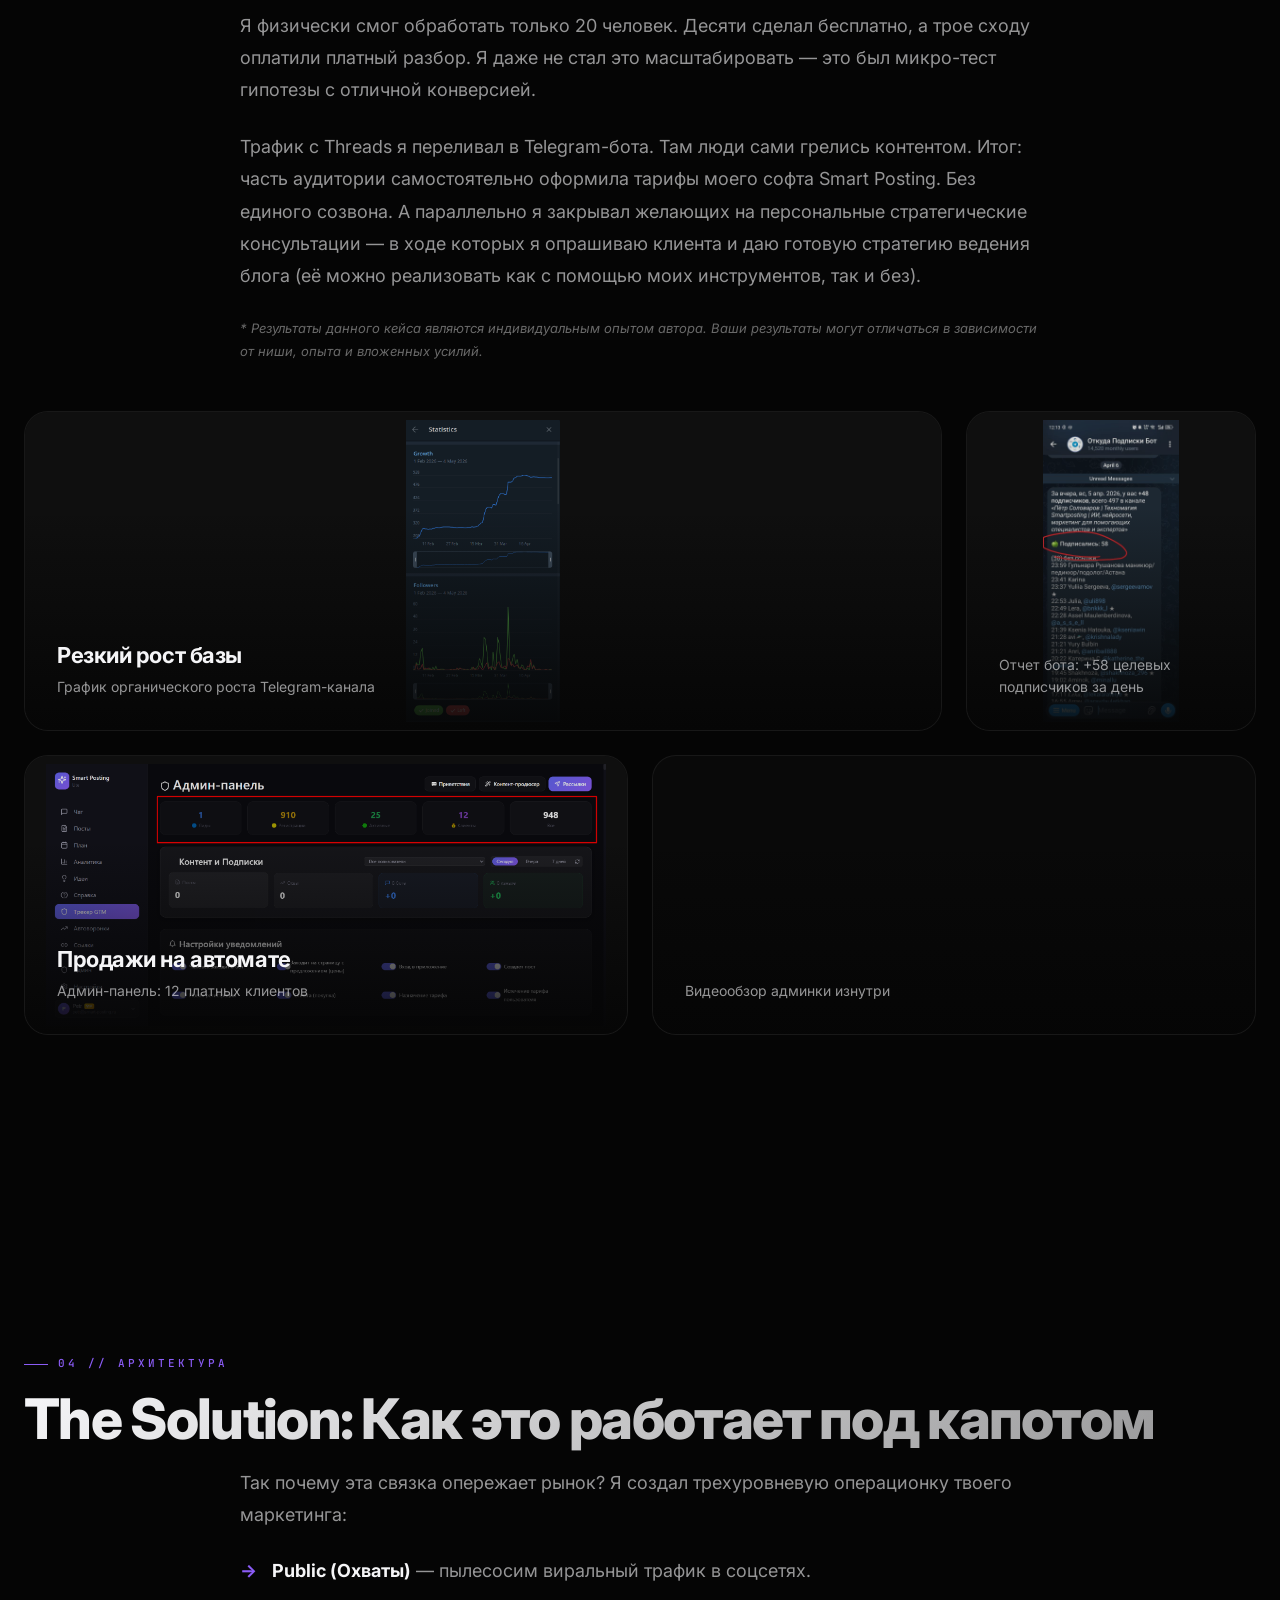
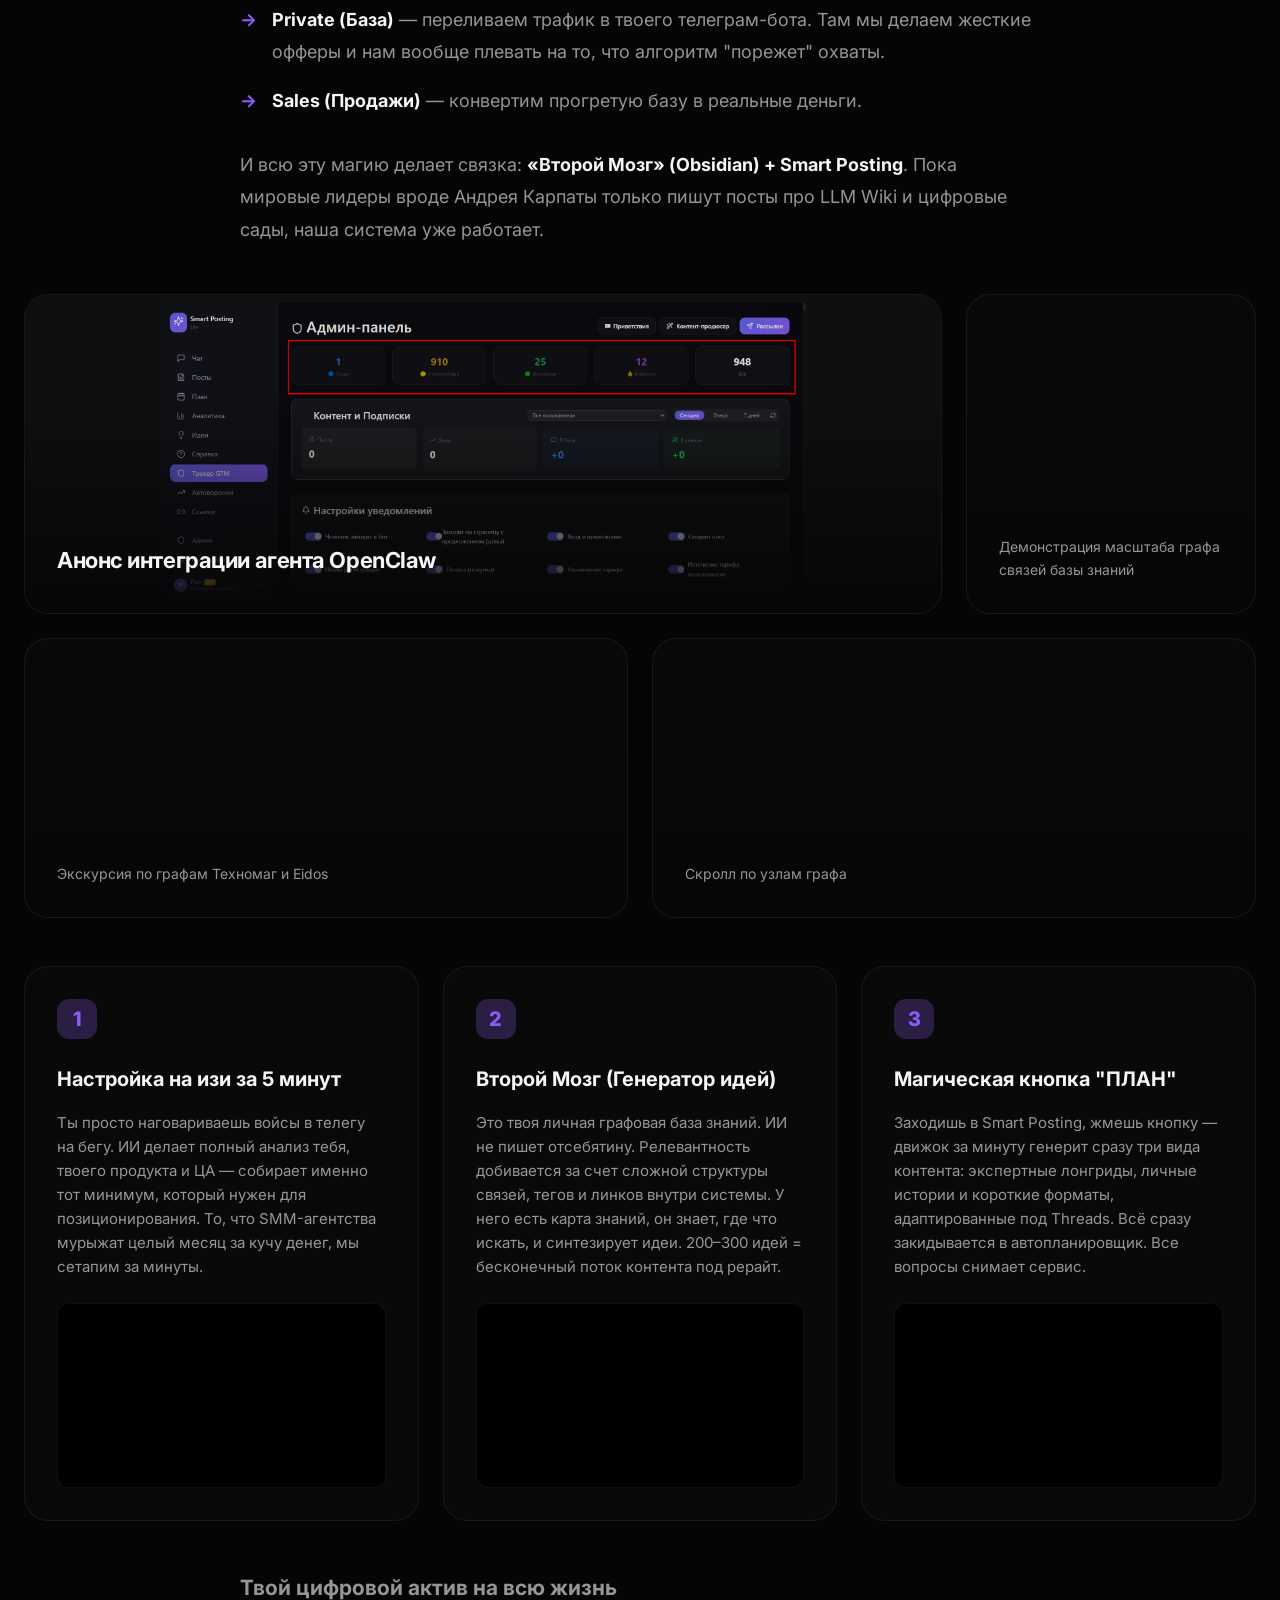
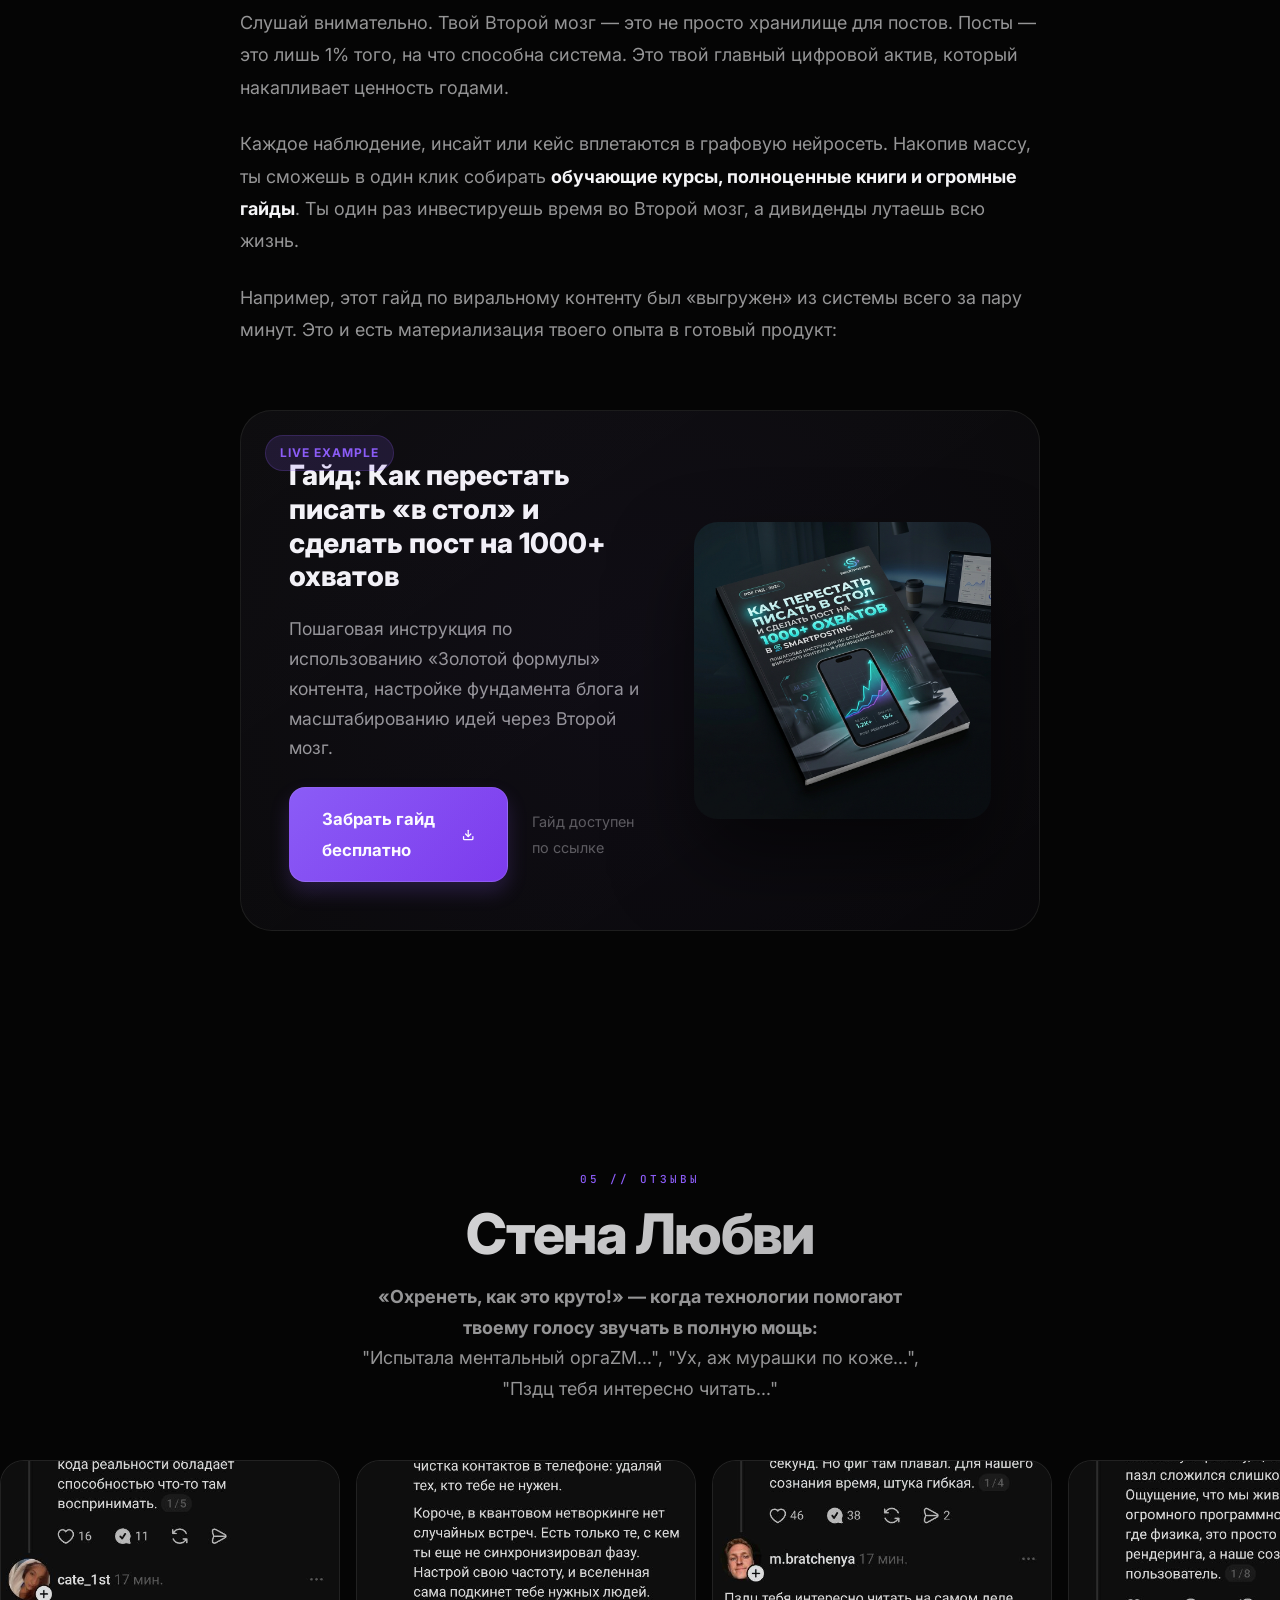
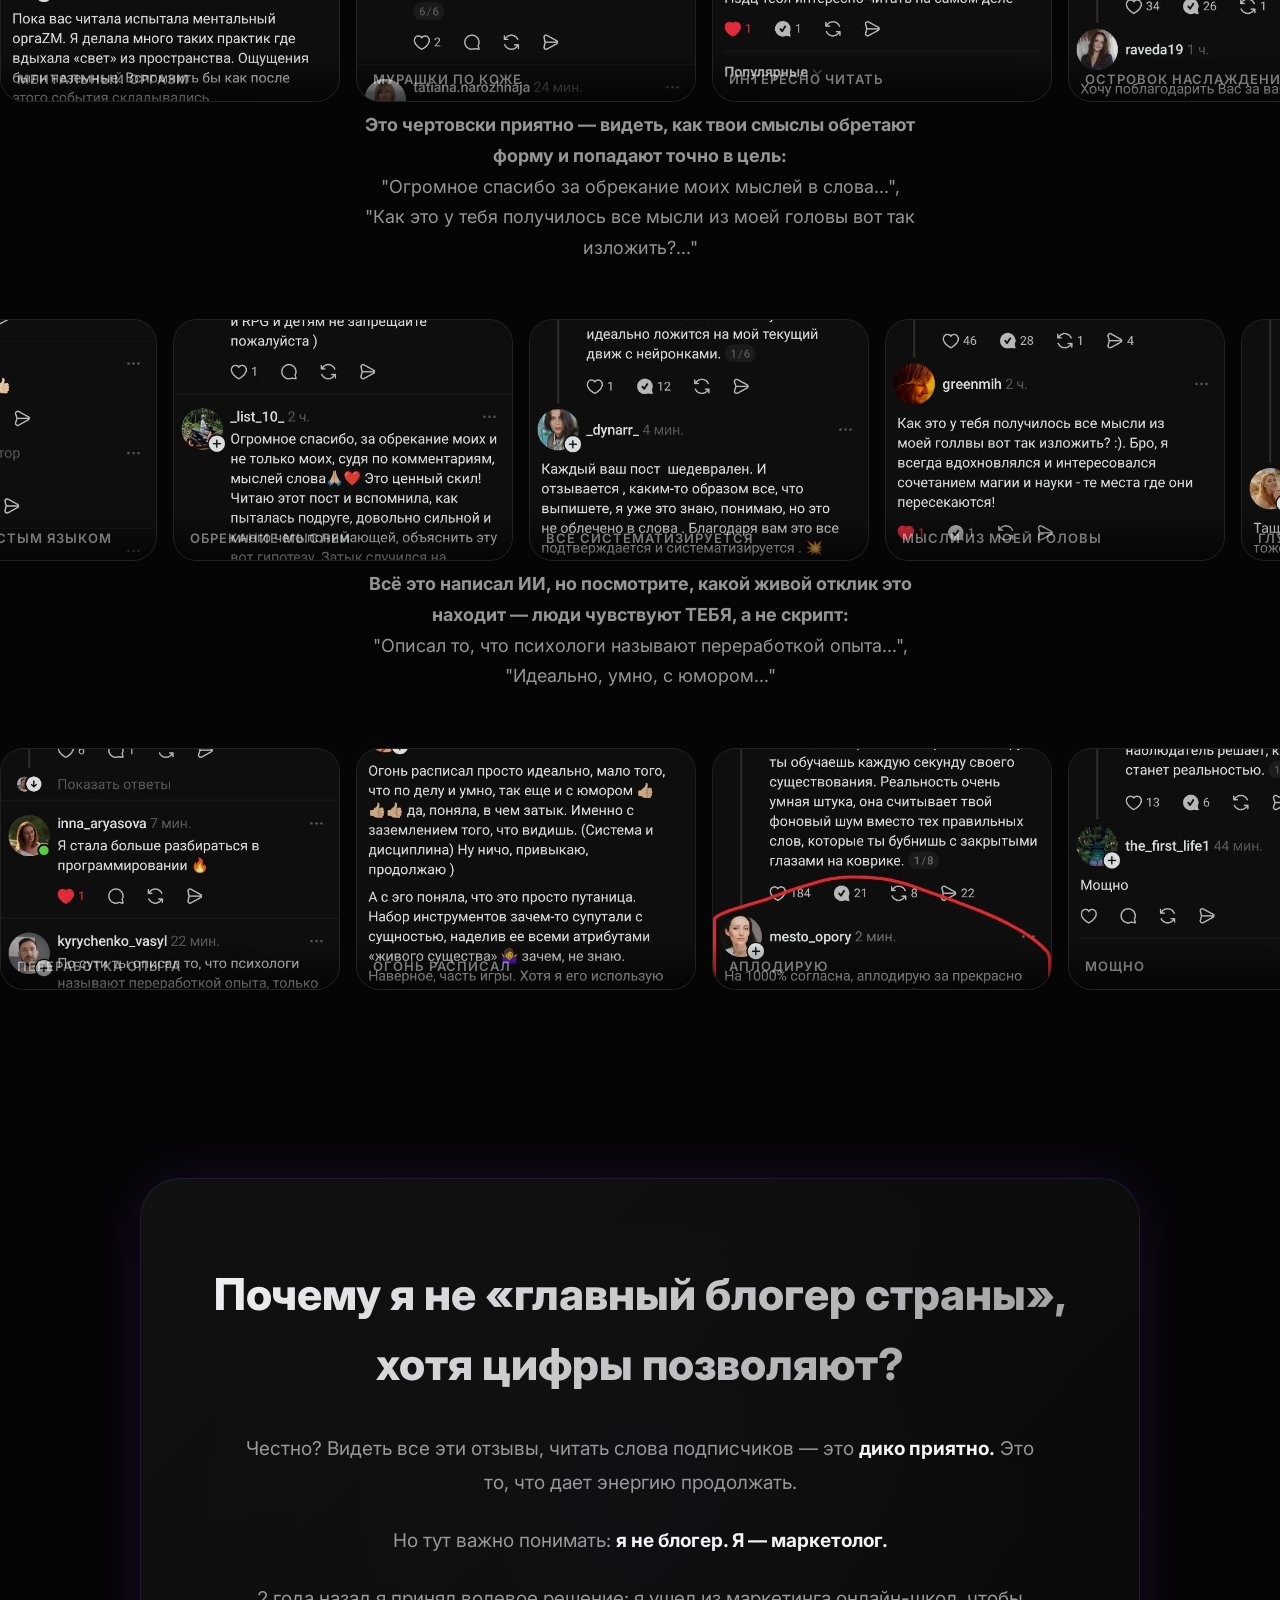
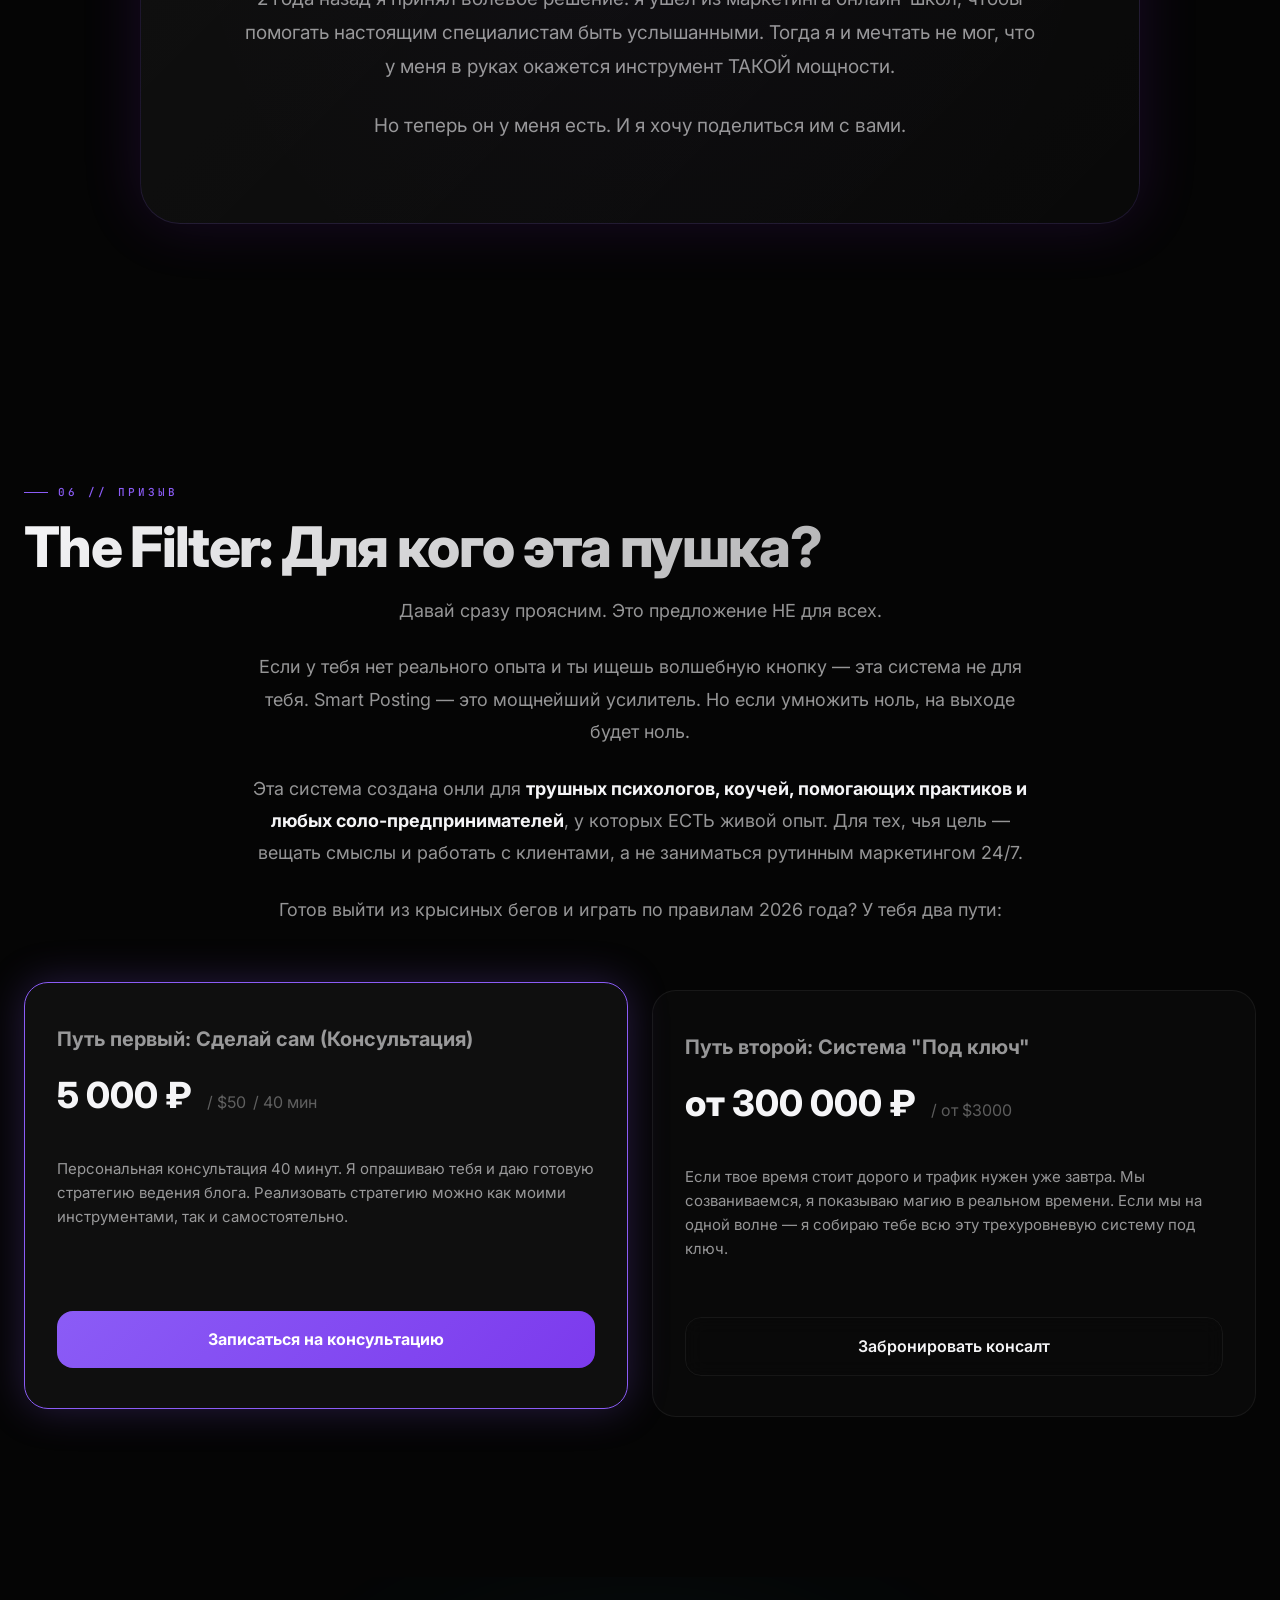
==== commit 97df52fc: "feat: add utm bridge script for traffic tracking" ====
--- a/site/index.html
+++ b/site/index.html
@@ -781,6 +781,7 @@
         <div id="lightbox-content"></div>
     </div>
 
+    <script src="utm-bridge.js"></script>
     <script src="script.js"></script>
 
     <script>
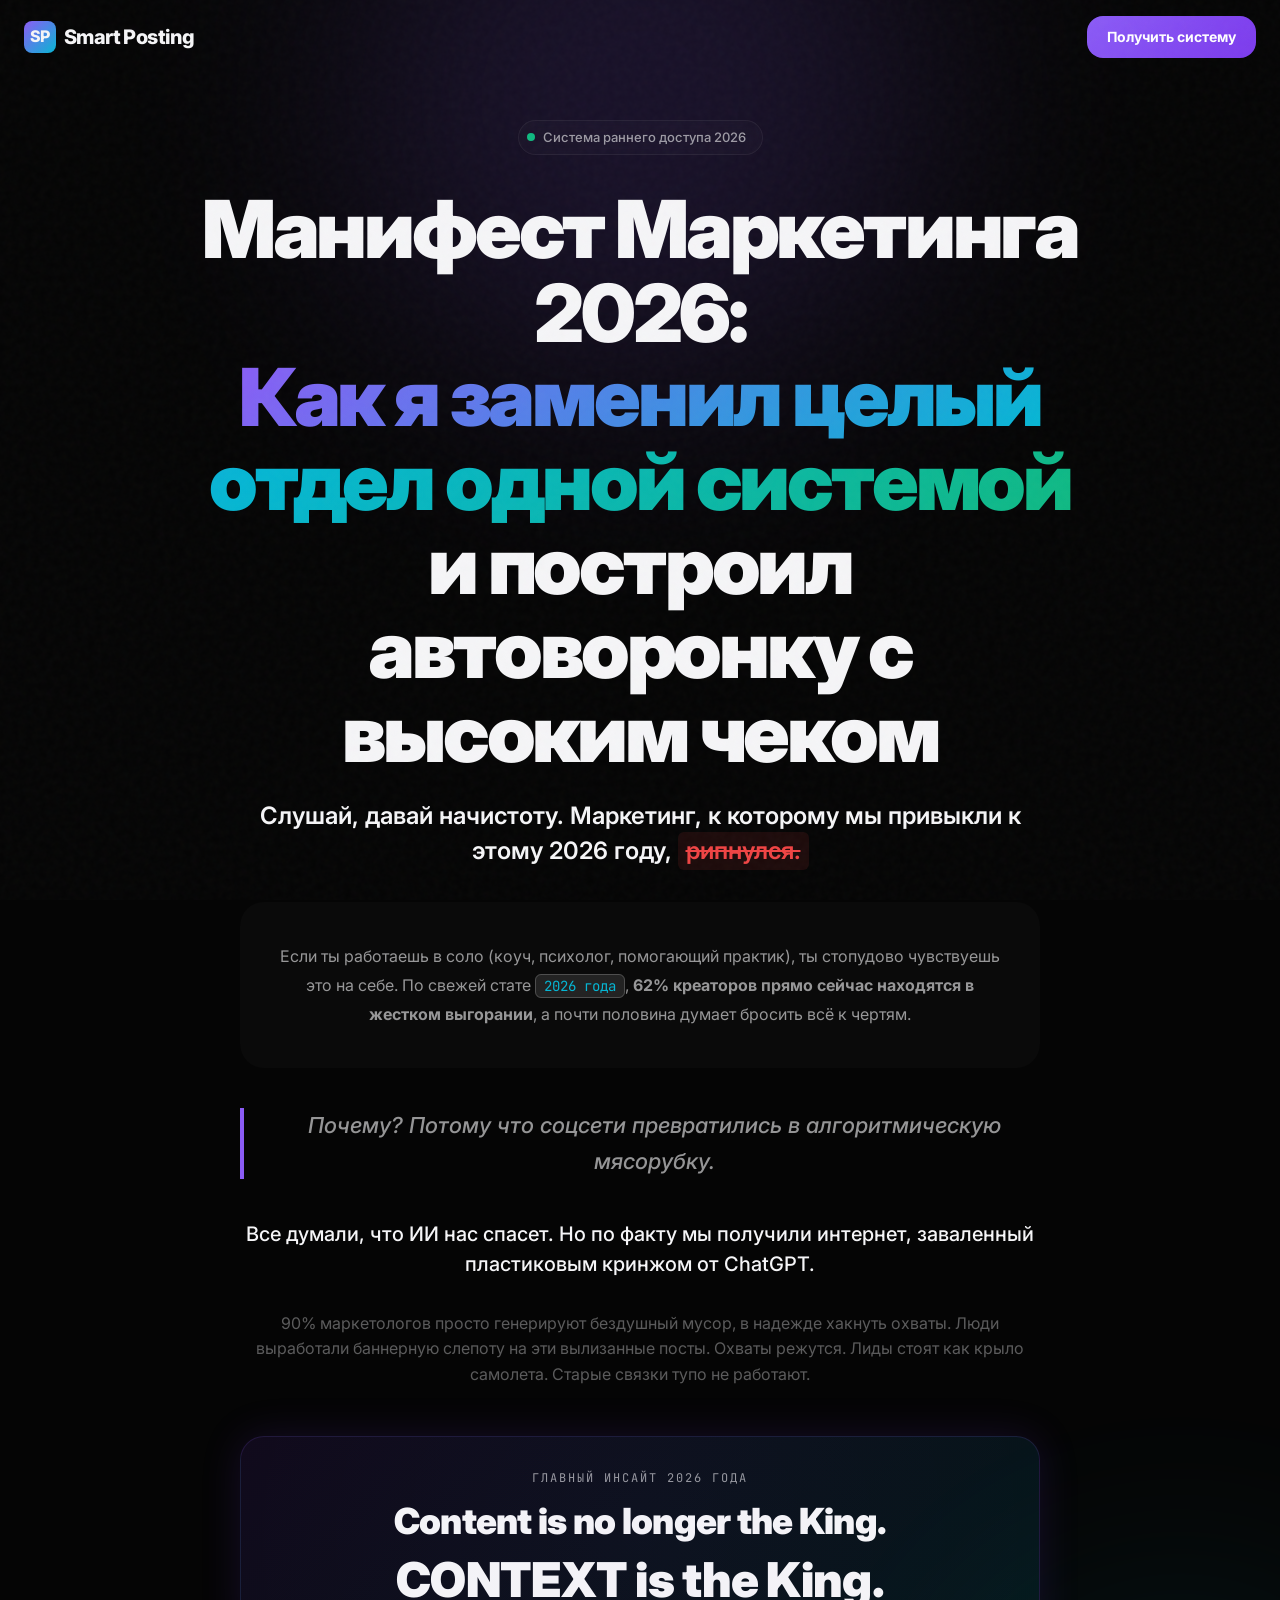
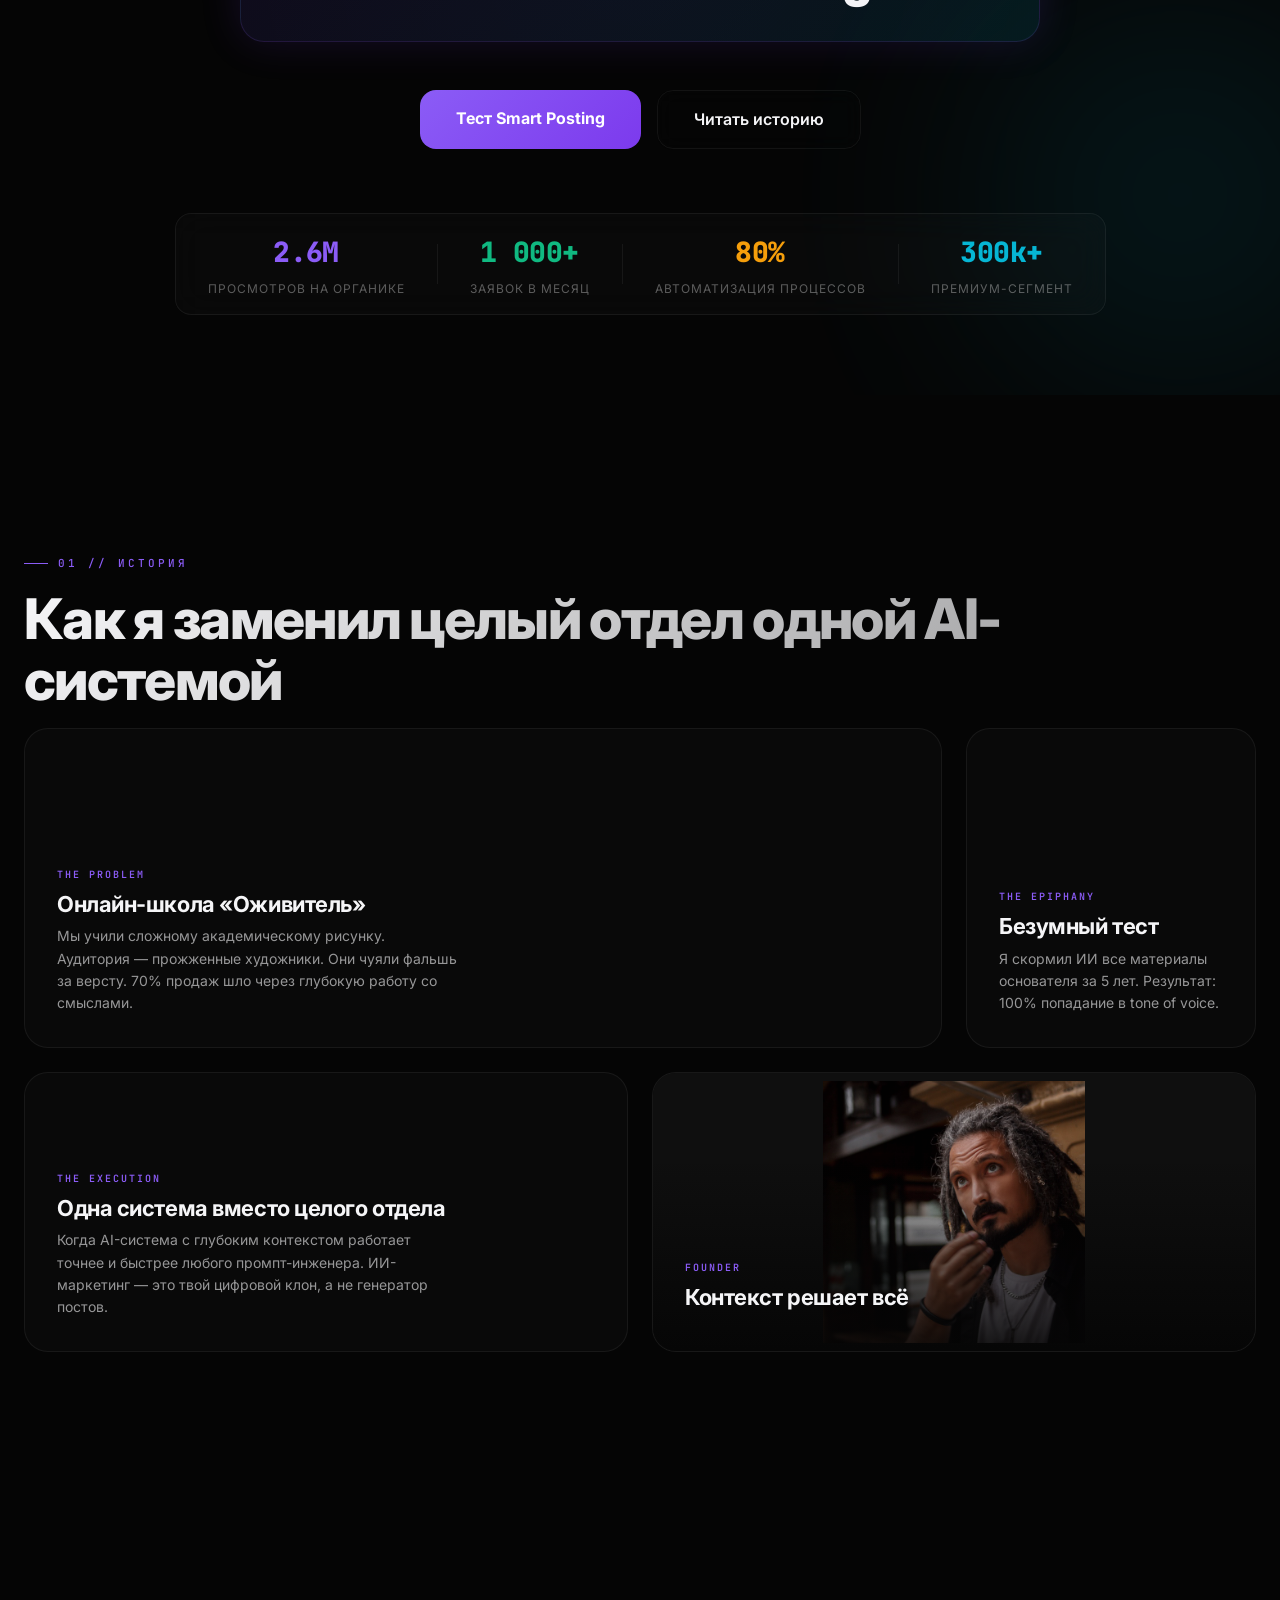
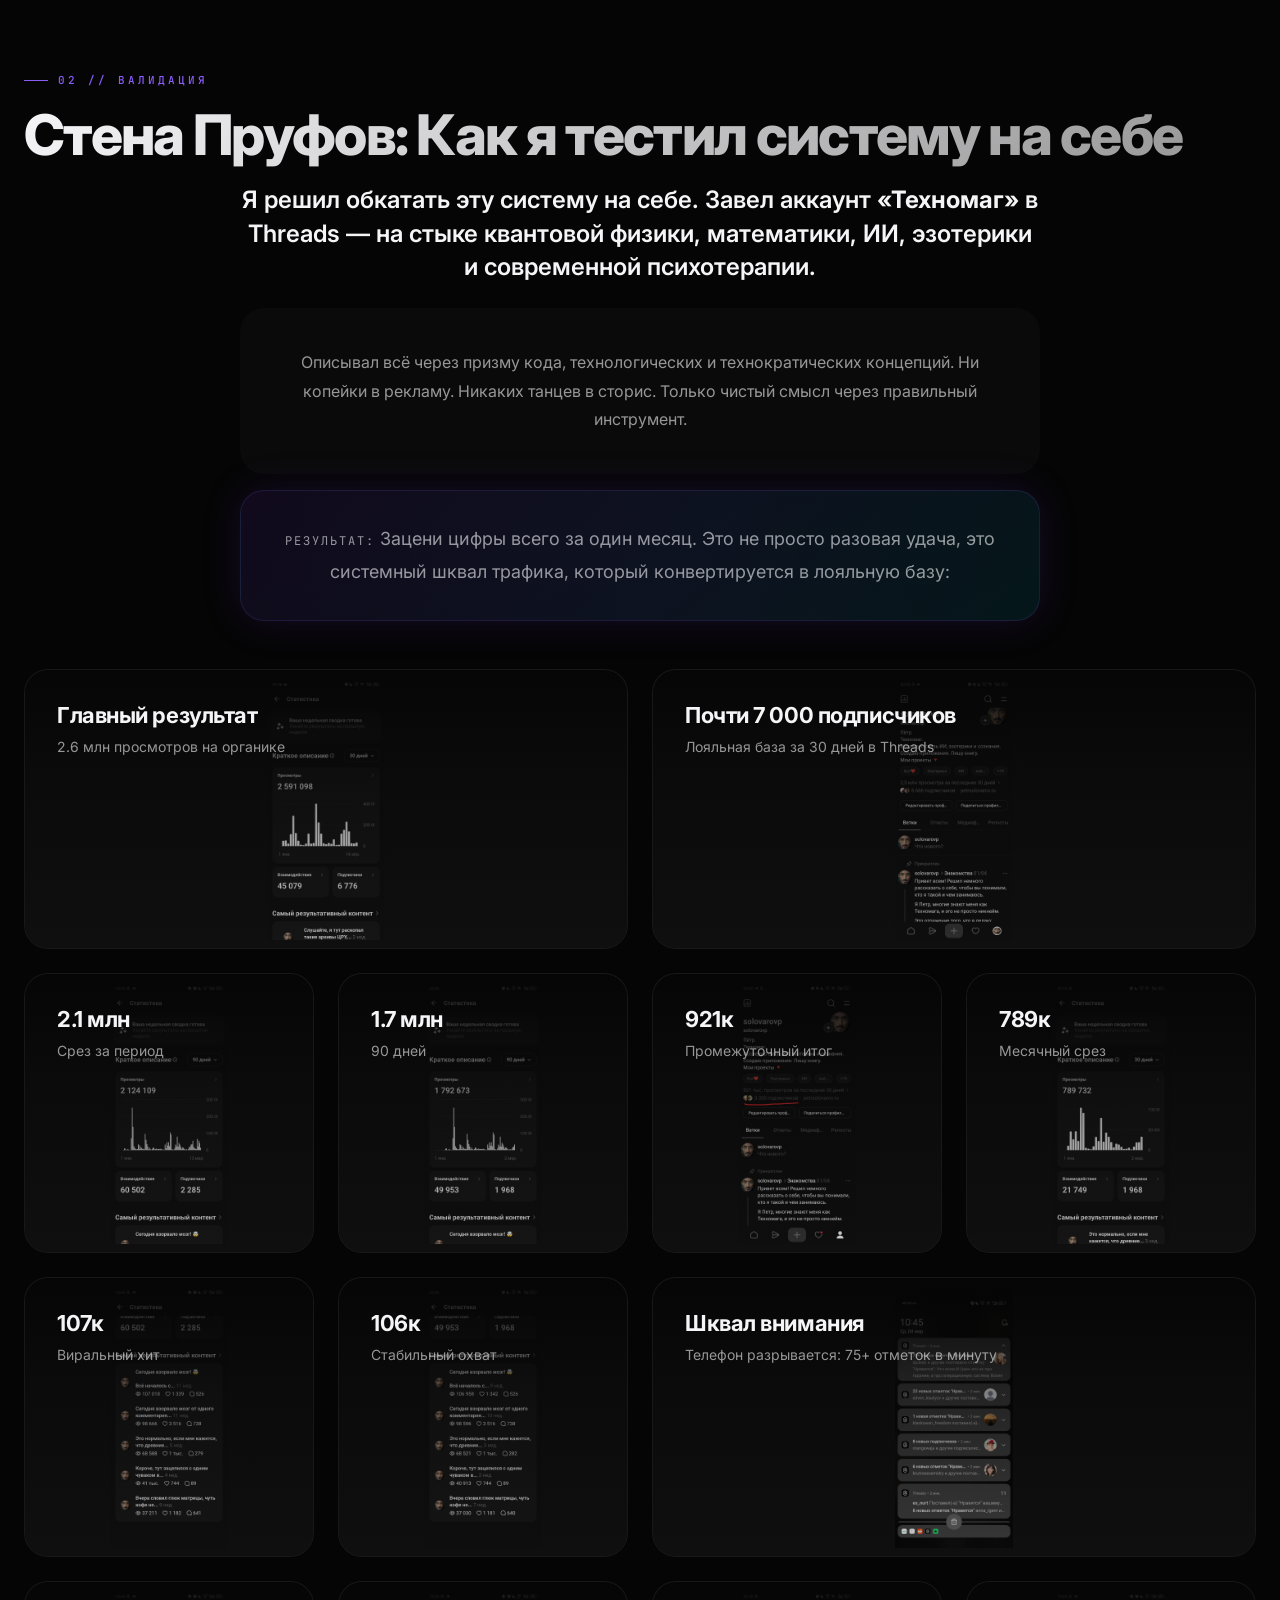
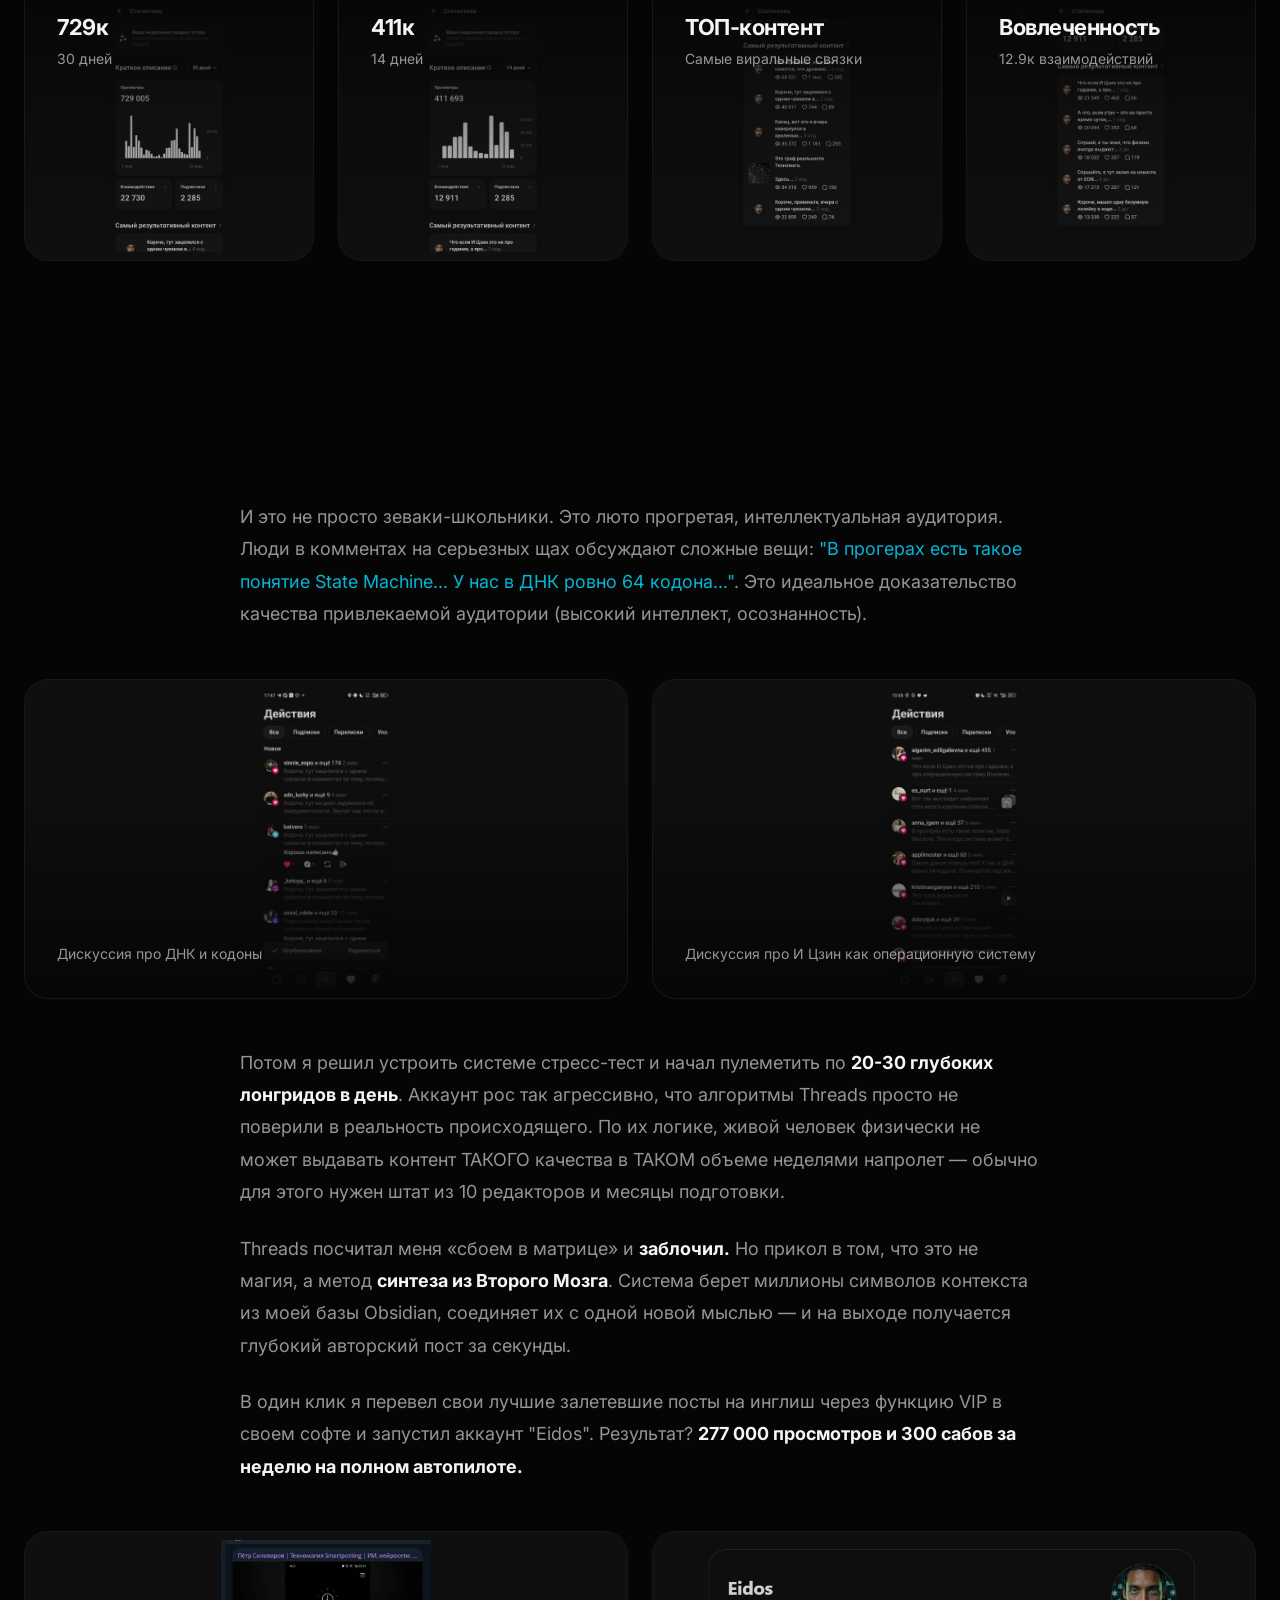
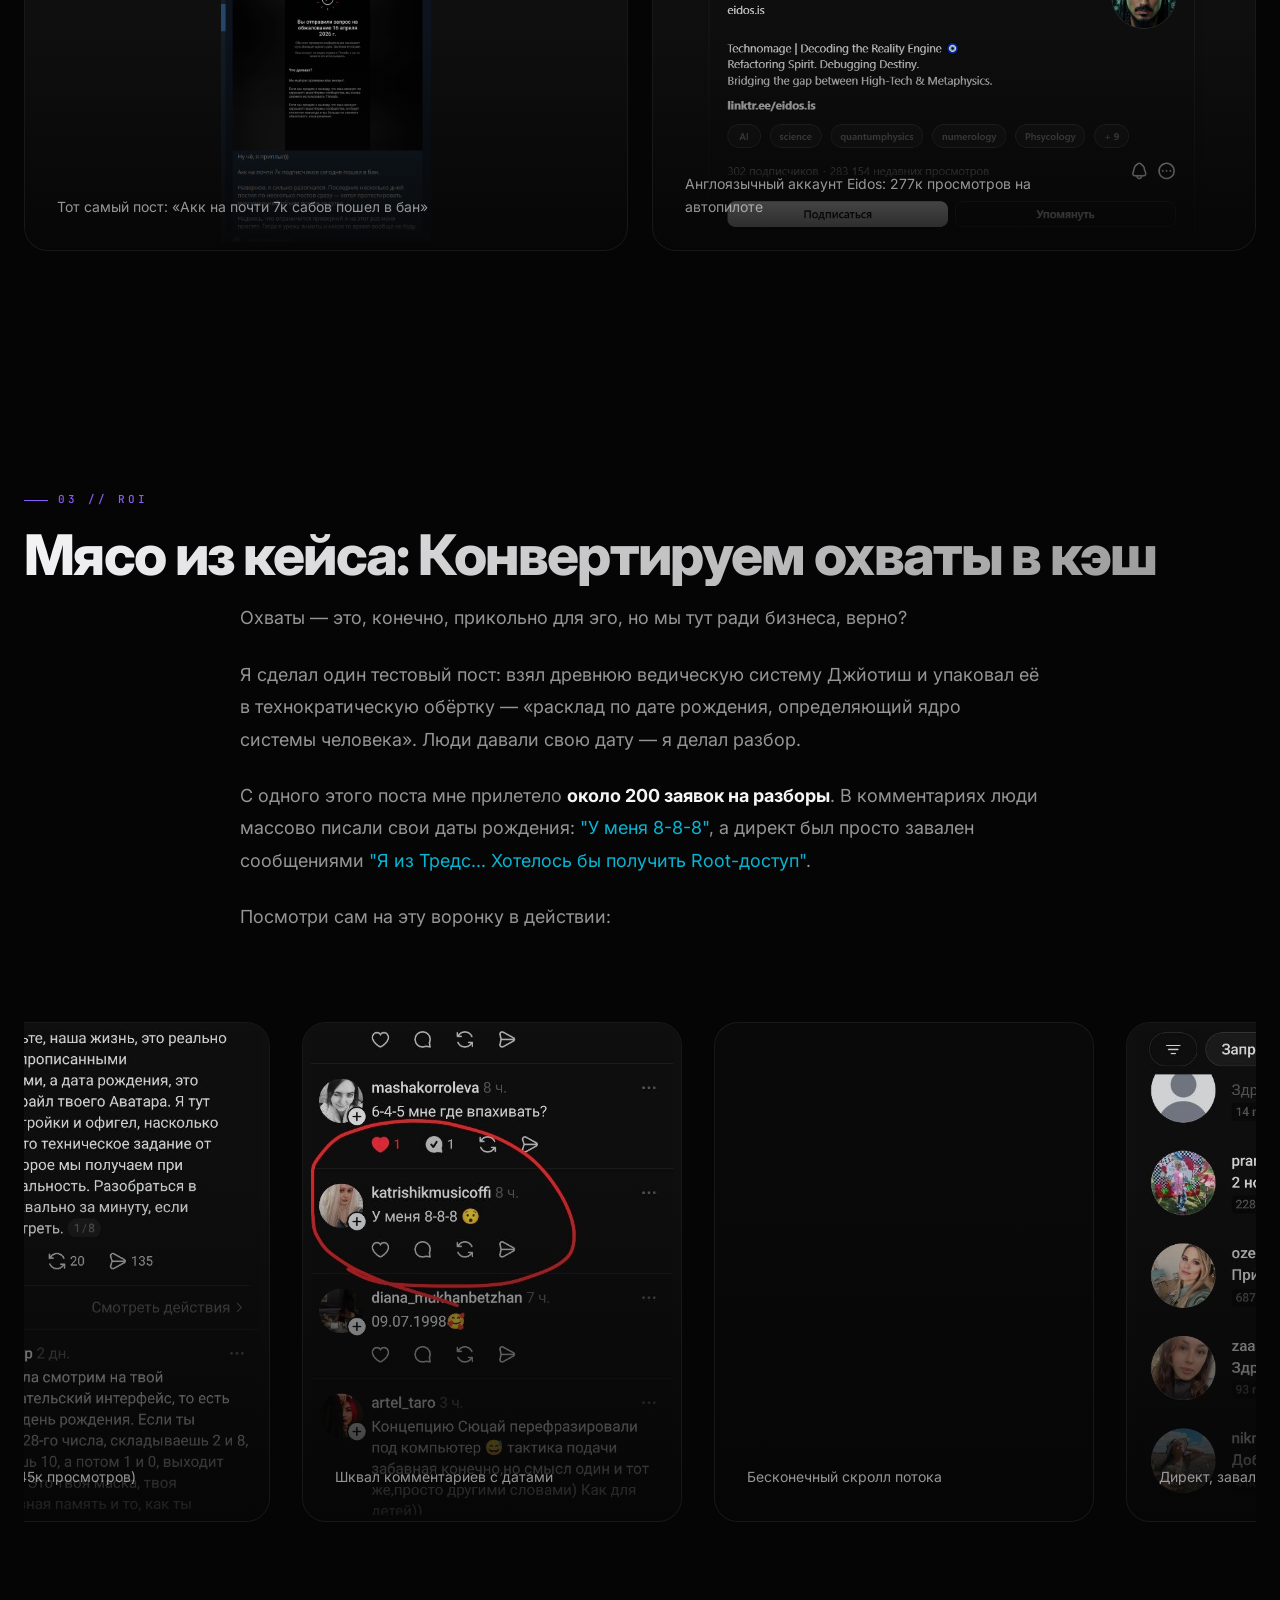
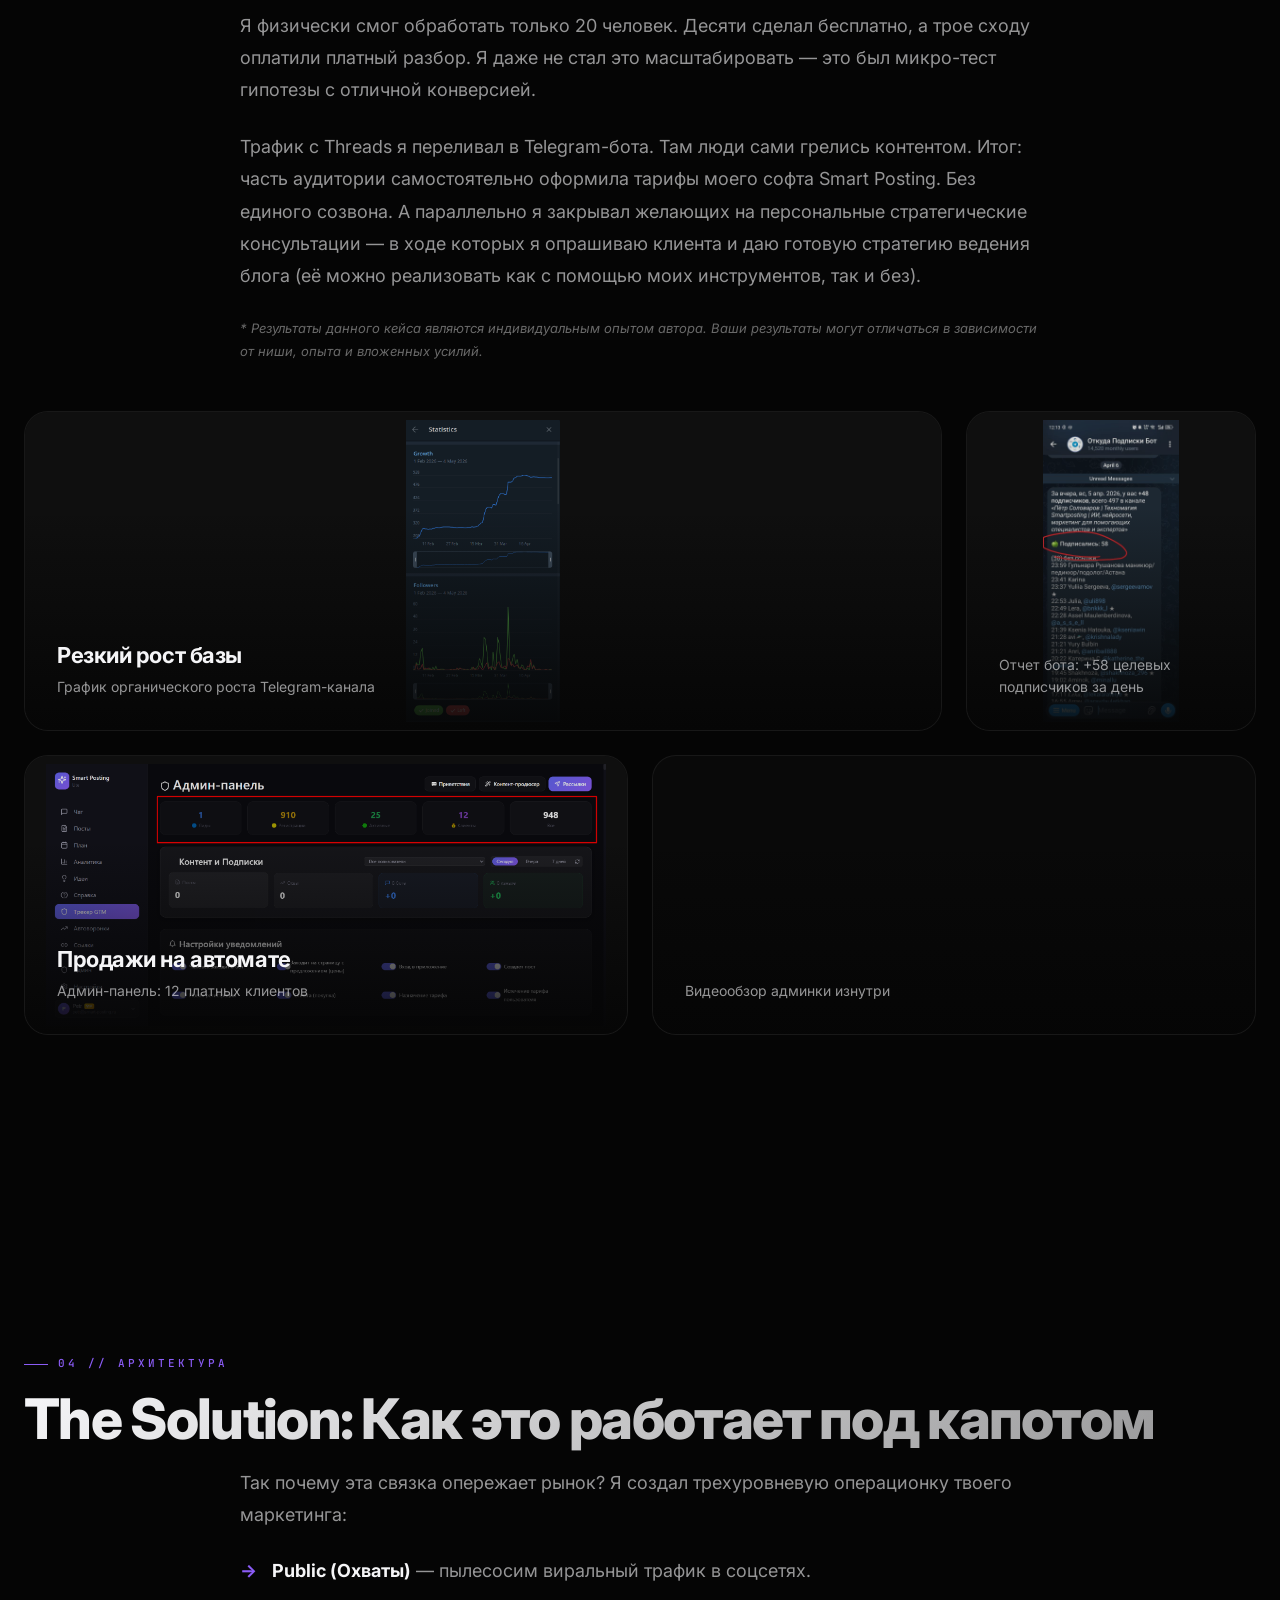
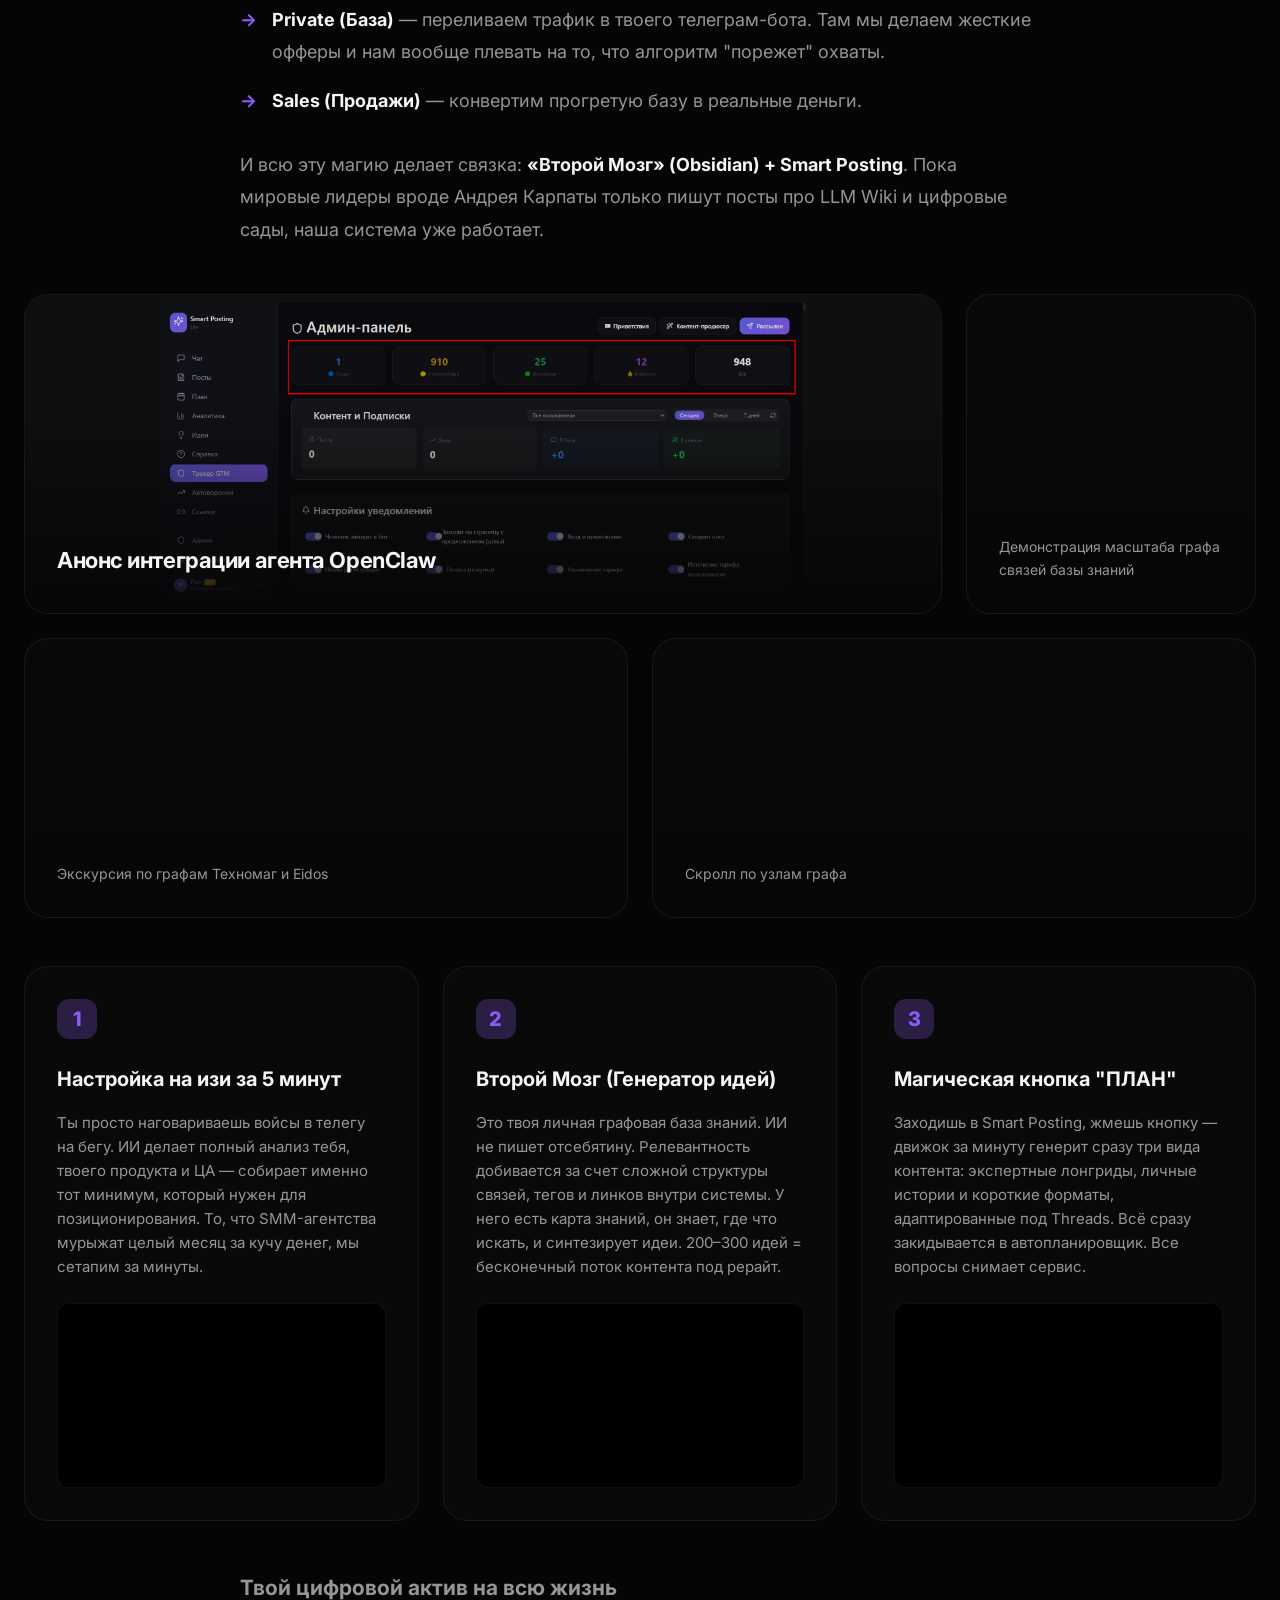
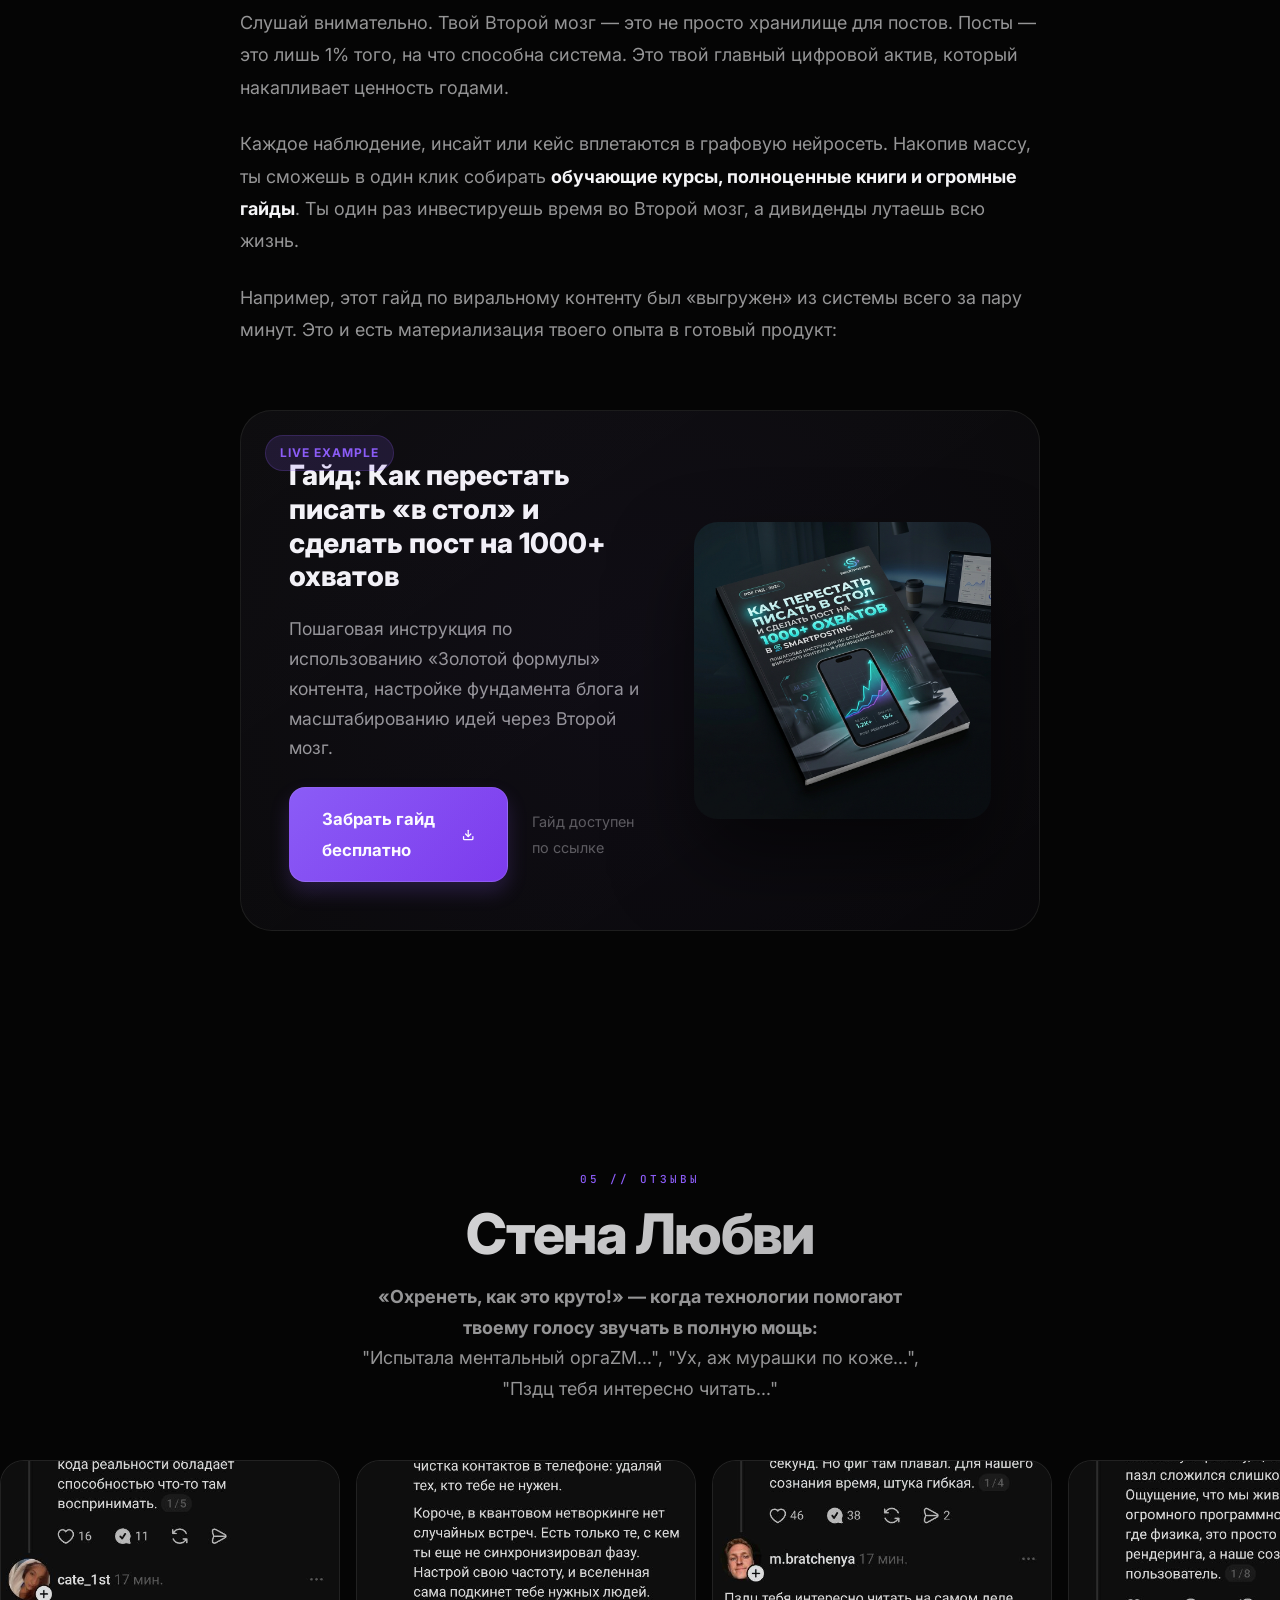
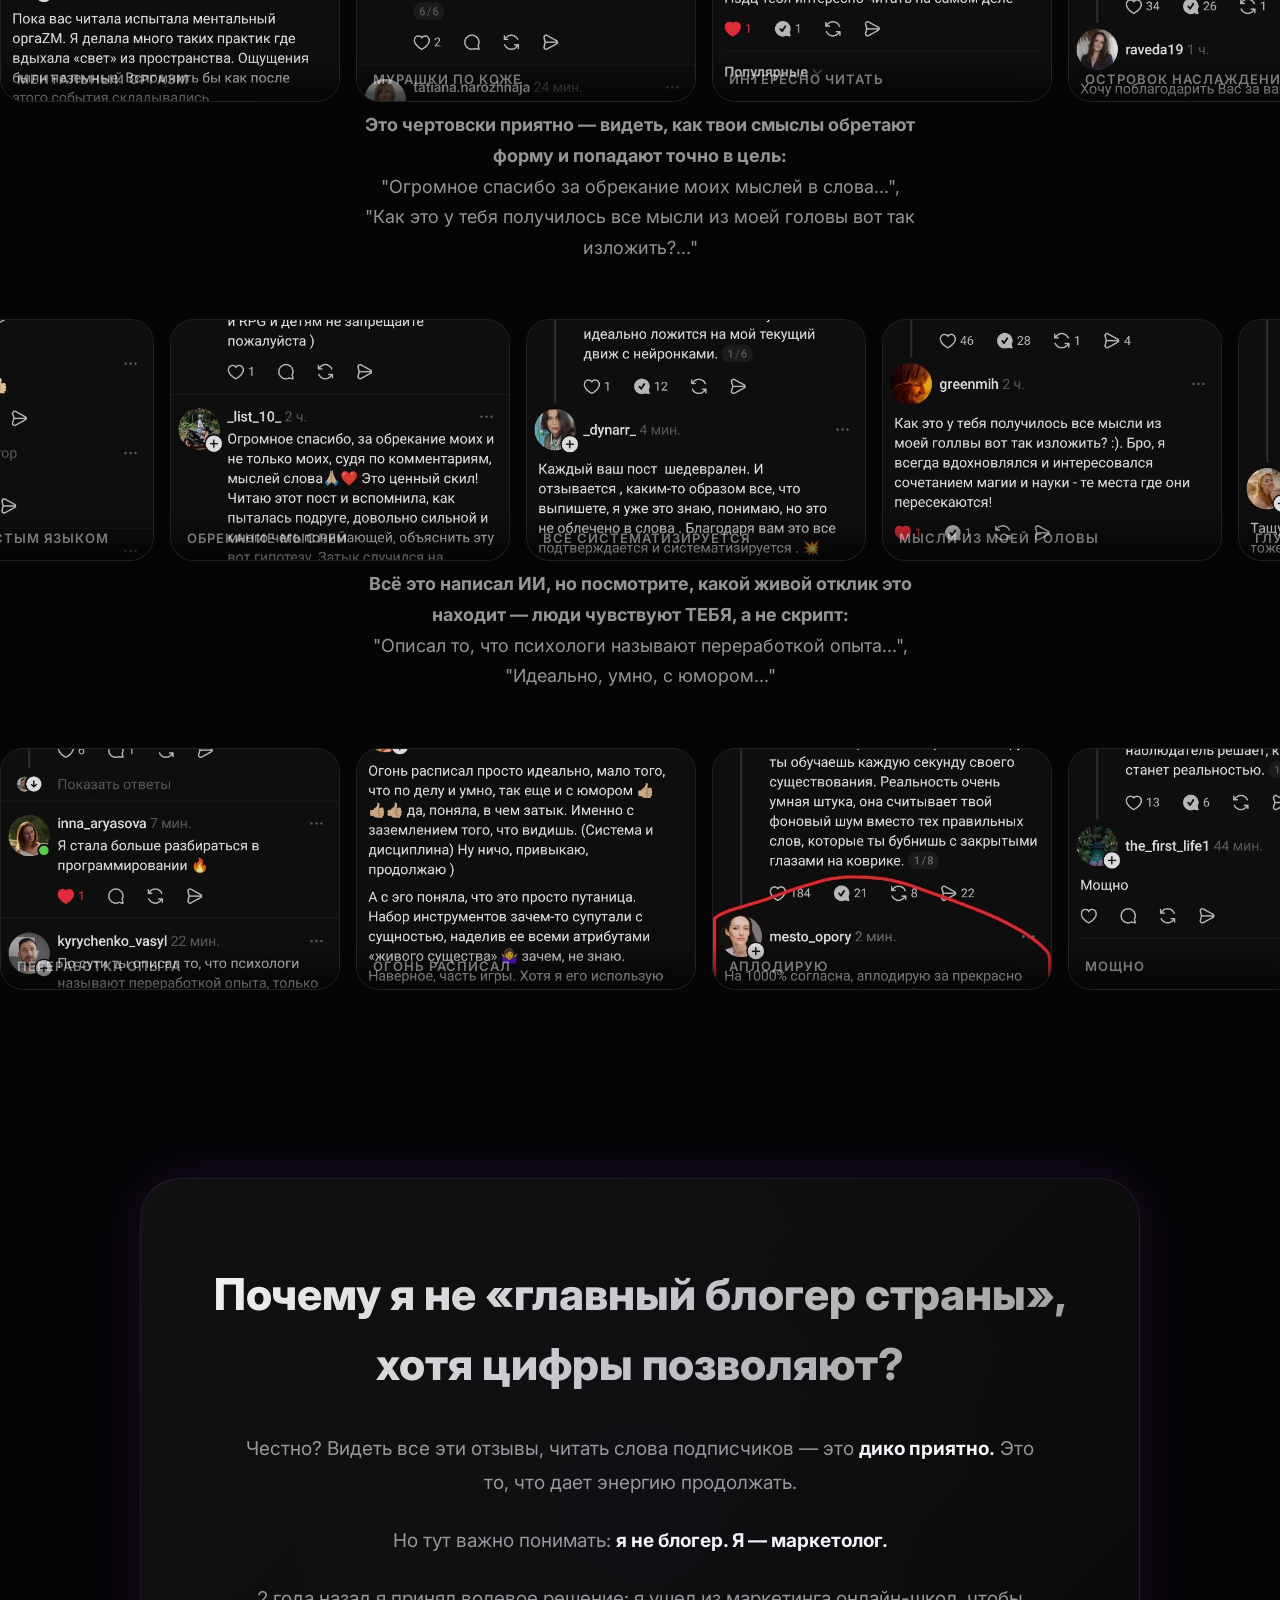
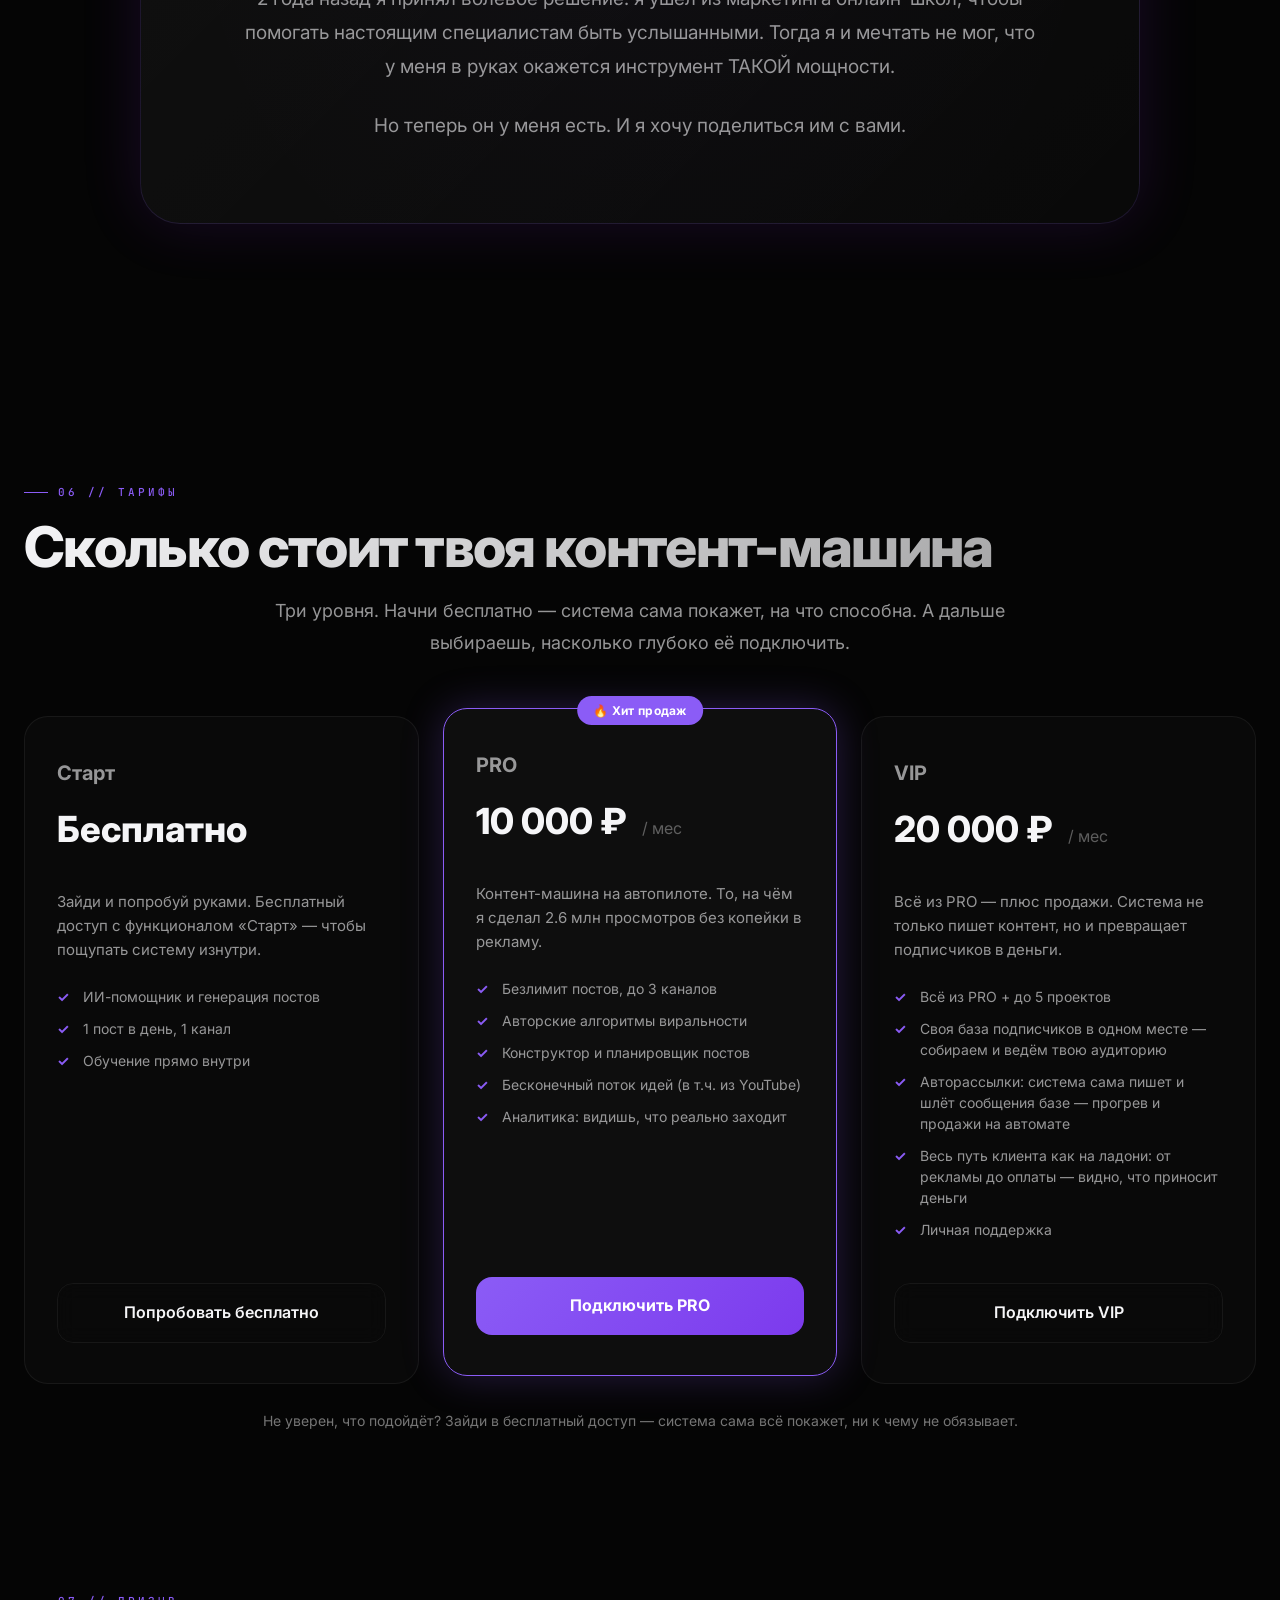
==== commit e0c8af9f: "feat: add tariffs section (Старт/PRO/VIP) with per-tariff click tracking - New "Тарифы" screen on la" ====
--- a/site/index.html
+++ b/site/index.html
@@ -684,10 +684,90 @@
         </div>
     </section>
 
+    <!-- TARIFFS / PRODUCT PRICING -->
+    <style>
+      .tariffs-grid { grid-template-columns: repeat(3, 1fr); align-items: stretch; }
+      .tariffs-grid .pricing-card { position: relative; }
+      .tariff-badge { position: absolute; top: -13px; left: 50%; transform: translateX(-50%); background: var(--accent-violet); color: #fff; font-size: 12px; font-weight: 700; letter-spacing: .3px; padding: 5px 16px; border-radius: 999px; white-space: nowrap; }
+      .tariffs-grid .tariff-tagline { font-size: 15px; color: var(--text-secondary); line-height: 1.6; margin-bottom: 24px; }
+      .tariffs-grid .pricing-features { list-style: none; padding: 0; margin: 0; text-align: left; }
+      .tariffs-grid .pricing-features li { font-size: 14px; color: var(--text-secondary); line-height: 1.5; margin-bottom: 11px; padding-left: 26px; position: relative; }
+      .tariffs-grid .pricing-features li::before { content: "\2713"; position: absolute; left: 0; top: 0; color: var(--accent-violet); font-weight: 700; }
+    </style>
+    <section id="tariffs" class="section" style="padding-bottom: 0;">
+        <div class="container reveal">
+            <div class="section-label">06 // Тарифы</div>
+            <h2 class="section-title">Сколько стоит твоя контент-машина</h2>
+            <div class="prose-text mb-48 text-center" style="max-width: 760px; margin: 0 auto 56px;">
+                <p>Три уровня. Начни бесплатно — система сама покажет, на что способна. А дальше выбираешь, насколько глубоко её подключить.</p>
+            </div>
+
+            <div class="pricing-grid tariffs-grid">
+                <!-- СТАРТ -->
+                <div class="pricing-card">
+                    <div class="pricing-header">
+                        <h3>Старт</h3>
+                        <div class="price">Бесплатно</div>
+                    </div>
+                    <div class="pricing-body">
+                        <p class="tariff-tagline">Зайди и попробуй руками. Бесплатный доступ с функционалом «Старт» — чтобы пощупать систему изнутри.</p>
+                        <ul class="pricing-features">
+                            <li>ИИ-помощник и генерация постов</li>
+                            <li>1 пост в день, 1 канал</li>
+                            <li>Обучение прямо внутри</li>
+                        </ul>
+                    </div>
+                    <a href="https://smart-posting.ru/join/t0" class="btn-secondary full-width">Попробовать бесплатно</a>
+                </div>
+
+                <!-- PRO -->
+                <div class="pricing-card highlighted">
+                    <div class="tariff-badge">🔥 Хит продаж</div>
+                    <div class="pricing-header">
+                        <h3>PRO</h3>
+                        <div class="price">10 000 ₽ <span class="usd-price">/ мес</span></div>
+                    </div>
+                    <div class="pricing-body">
+                        <p class="tariff-tagline">Контент-машина на автопилоте. То, на чём я сделал 2.6 млн просмотров без копейки в рекламу.</p>
+                        <ul class="pricing-features">
+                            <li>Безлимит постов, до 3 каналов</li>
+                            <li>Авторские алгоритмы виральности</li>
+                            <li>Конструктор и планировщик постов</li>
+                            <li>Бесконечный поток идей (в т.ч. из YouTube)</li>
+                            <li>Аналитика: видишь, что реально заходит</li>
+                        </ul>
+                    </div>
+                    <a href="https://smart-posting.ru/join/t1" class="btn-primary full-width">Подключить PRO</a>
+                </div>
+
+                <!-- VIP -->
+                <div class="pricing-card">
+                    <div class="pricing-header">
+                        <h3>VIP</h3>
+                        <div class="price">20 000 ₽ <span class="usd-price">/ мес</span></div>
+                    </div>
+                    <div class="pricing-body">
+                        <p class="tariff-tagline">Всё из PRO — плюс продажи. Система не только пишет контент, но и превращает подписчиков в деньги.</p>
+                        <ul class="pricing-features">
+                            <li>Всё из PRO + до 5 проектов</li>
+                            <li>Своя база подписчиков в одном месте — собираем и ведём твою аудиторию</li>
+                            <li>Авторассылки: система сама пишет и шлёт сообщения базе — прогрев и продажи на автомате</li>
+                            <li>Весь путь клиента как на ладони: от рекламы до оплаты — видно, что приносит деньги</li>
+                            <li>Личная поддержка</li>
+                        </ul>
+                    </div>
+                    <a href="https://smart-posting.ru/join/t2" class="btn-secondary full-width">Подключить VIP</a>
+                </div>
+            </div>
+
+            <p class="prose-text text-center" style="margin-top: 24px; font-size: 14px; color: rgba(255,255,255,0.45);">Не уверен, что подойдёт? Зайди в бесплатный доступ — система сама всё покажет, ни к чему не обязывает.</p>
+        </div>
+    </section>
+
     <!-- FILTER & PRICING -->
     <section id="pricing" class="section">
         <div class="container reveal">
-            <div class="section-label">06 // Призыв</div>
+            <div class="section-label">07 // Призыв</div>
             <h2 class="section-title">The Filter: Для кого эта пушка?</h2>
             
             <div class="prose-text mb-48 text-center" style="max-width: 800px; margin: 0 auto 64px;">
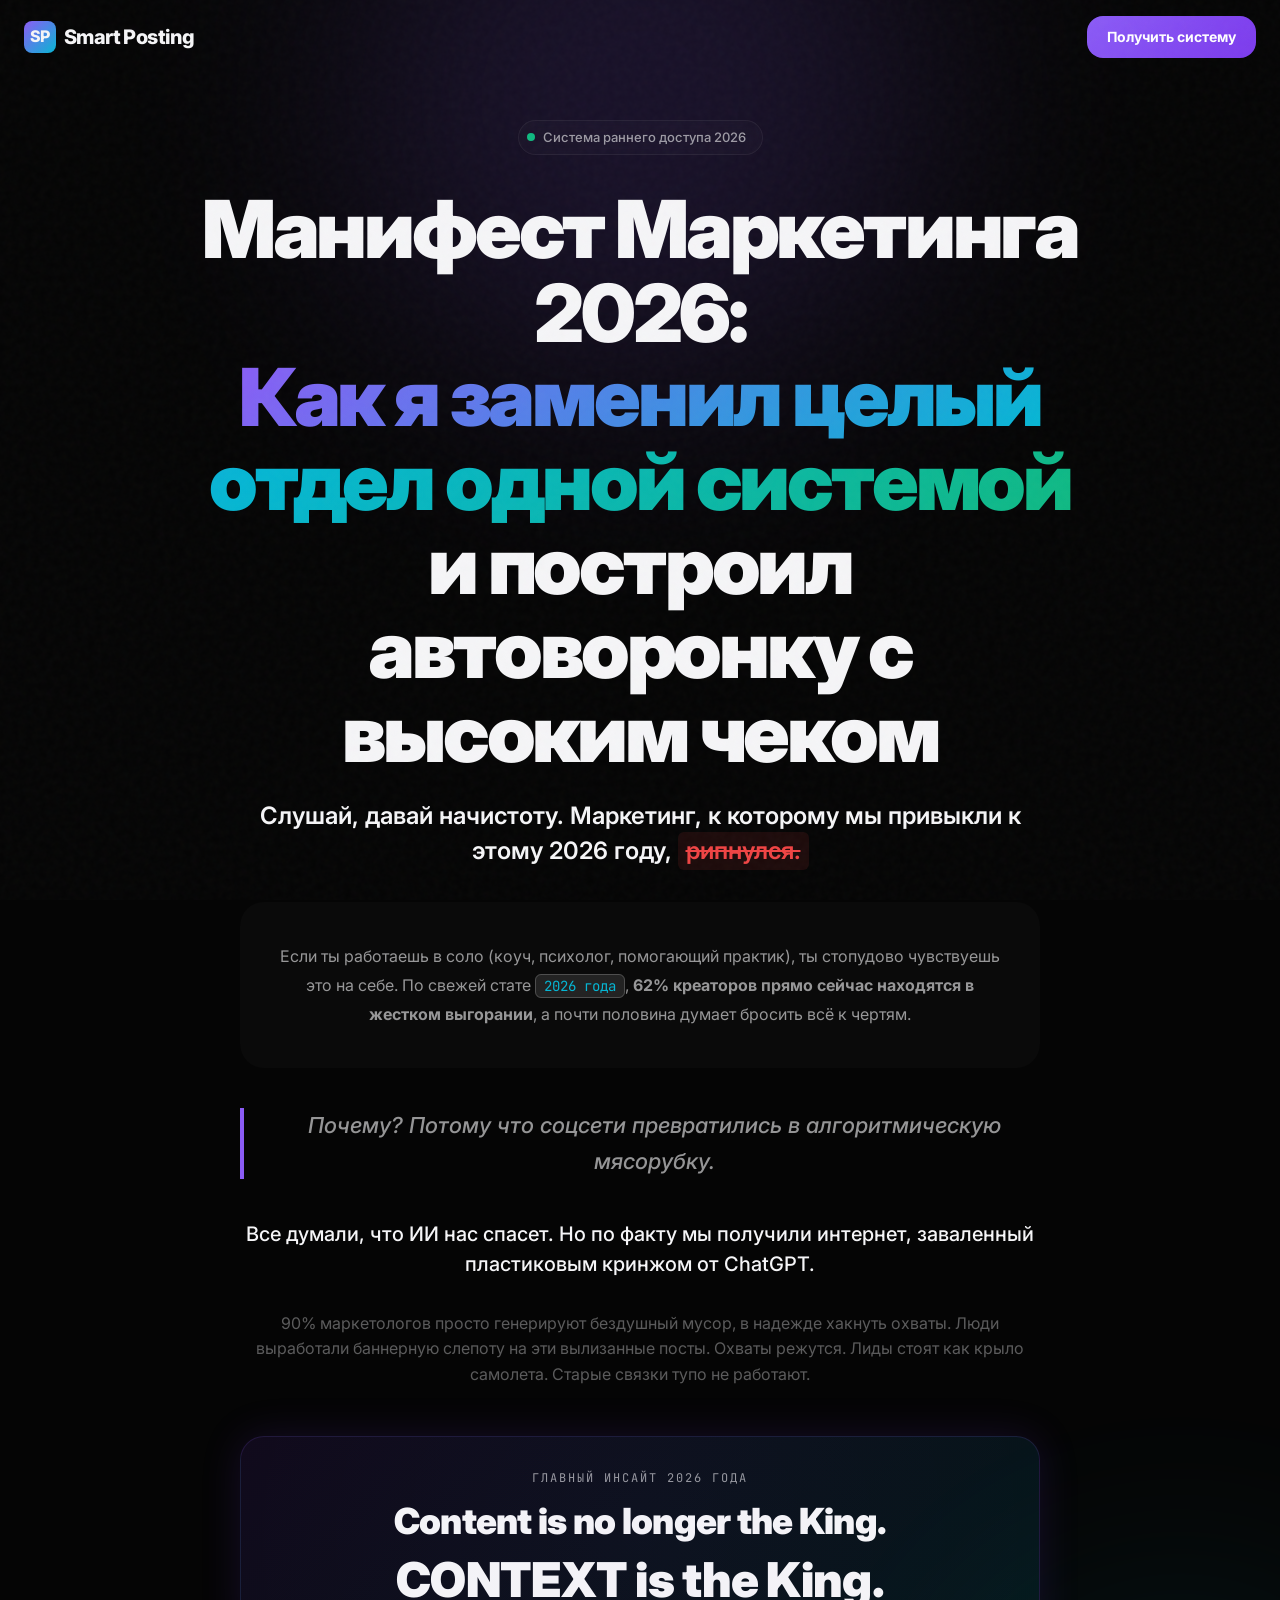
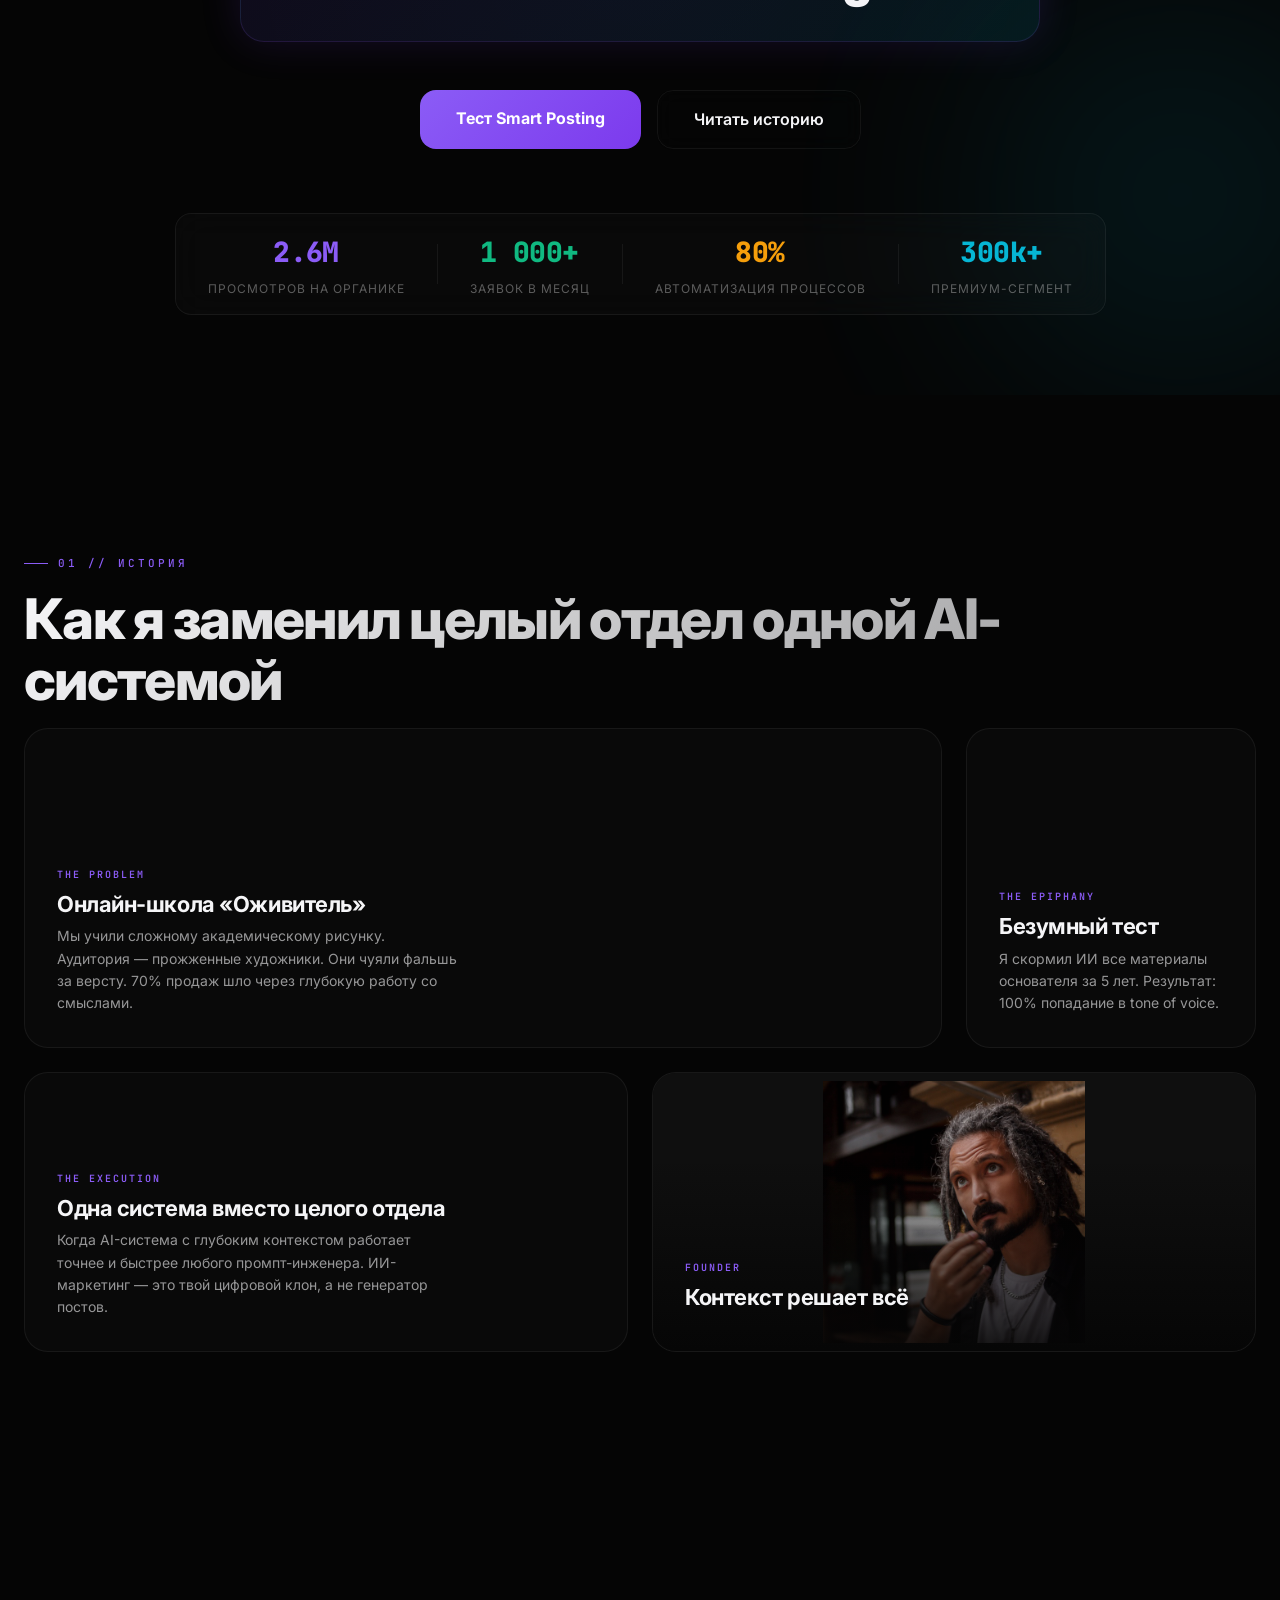
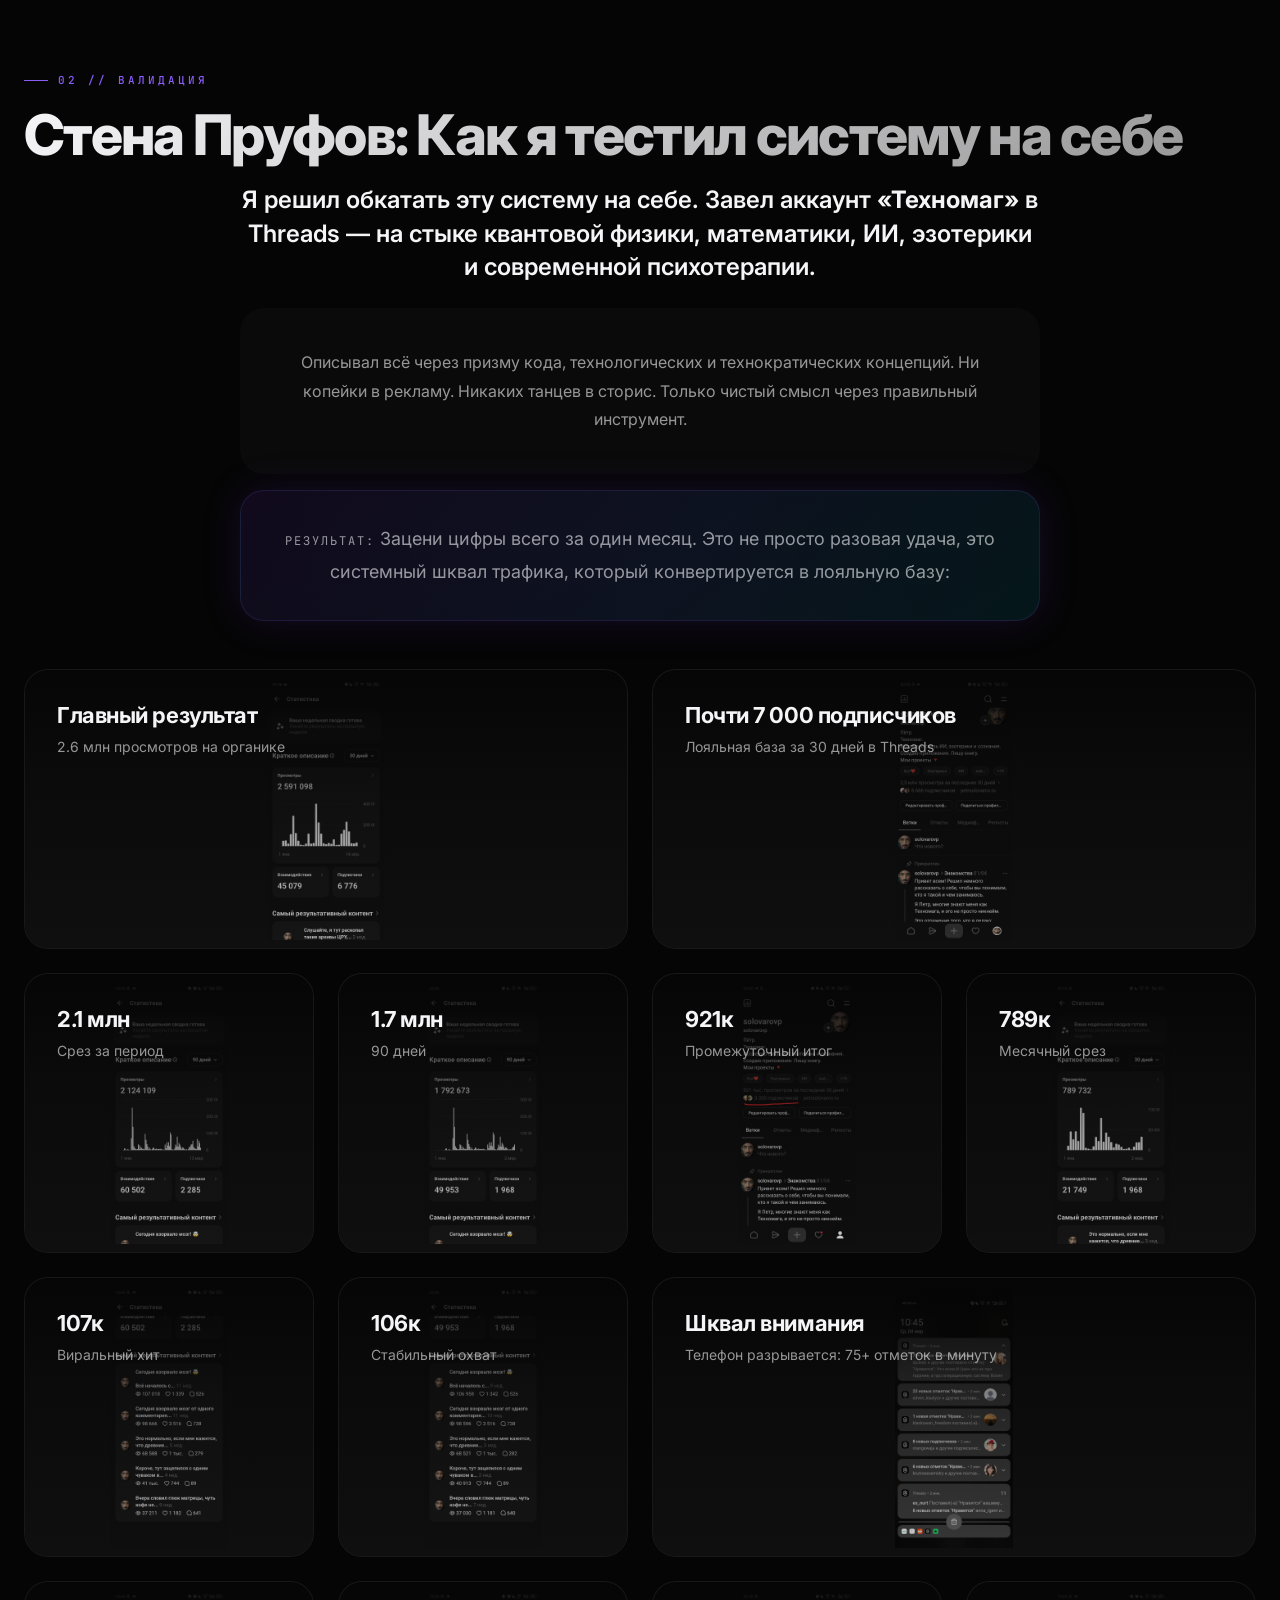
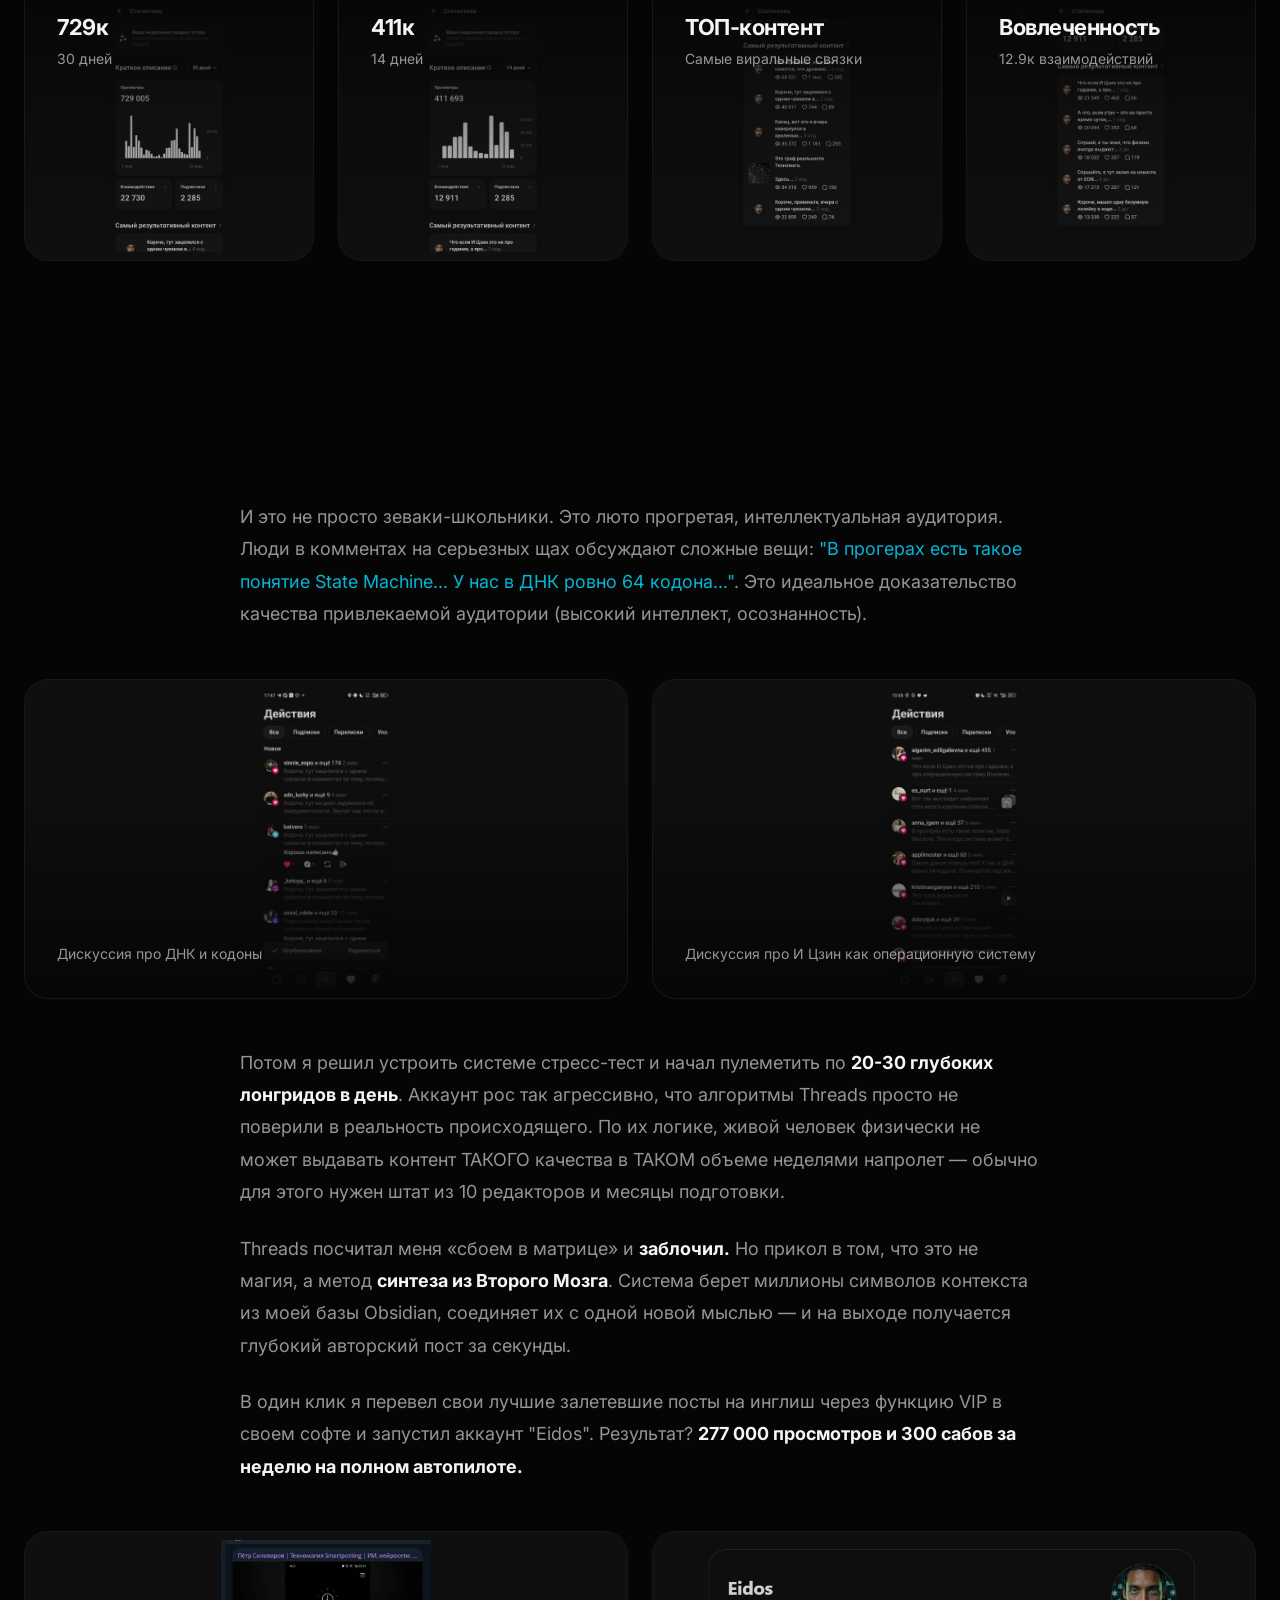
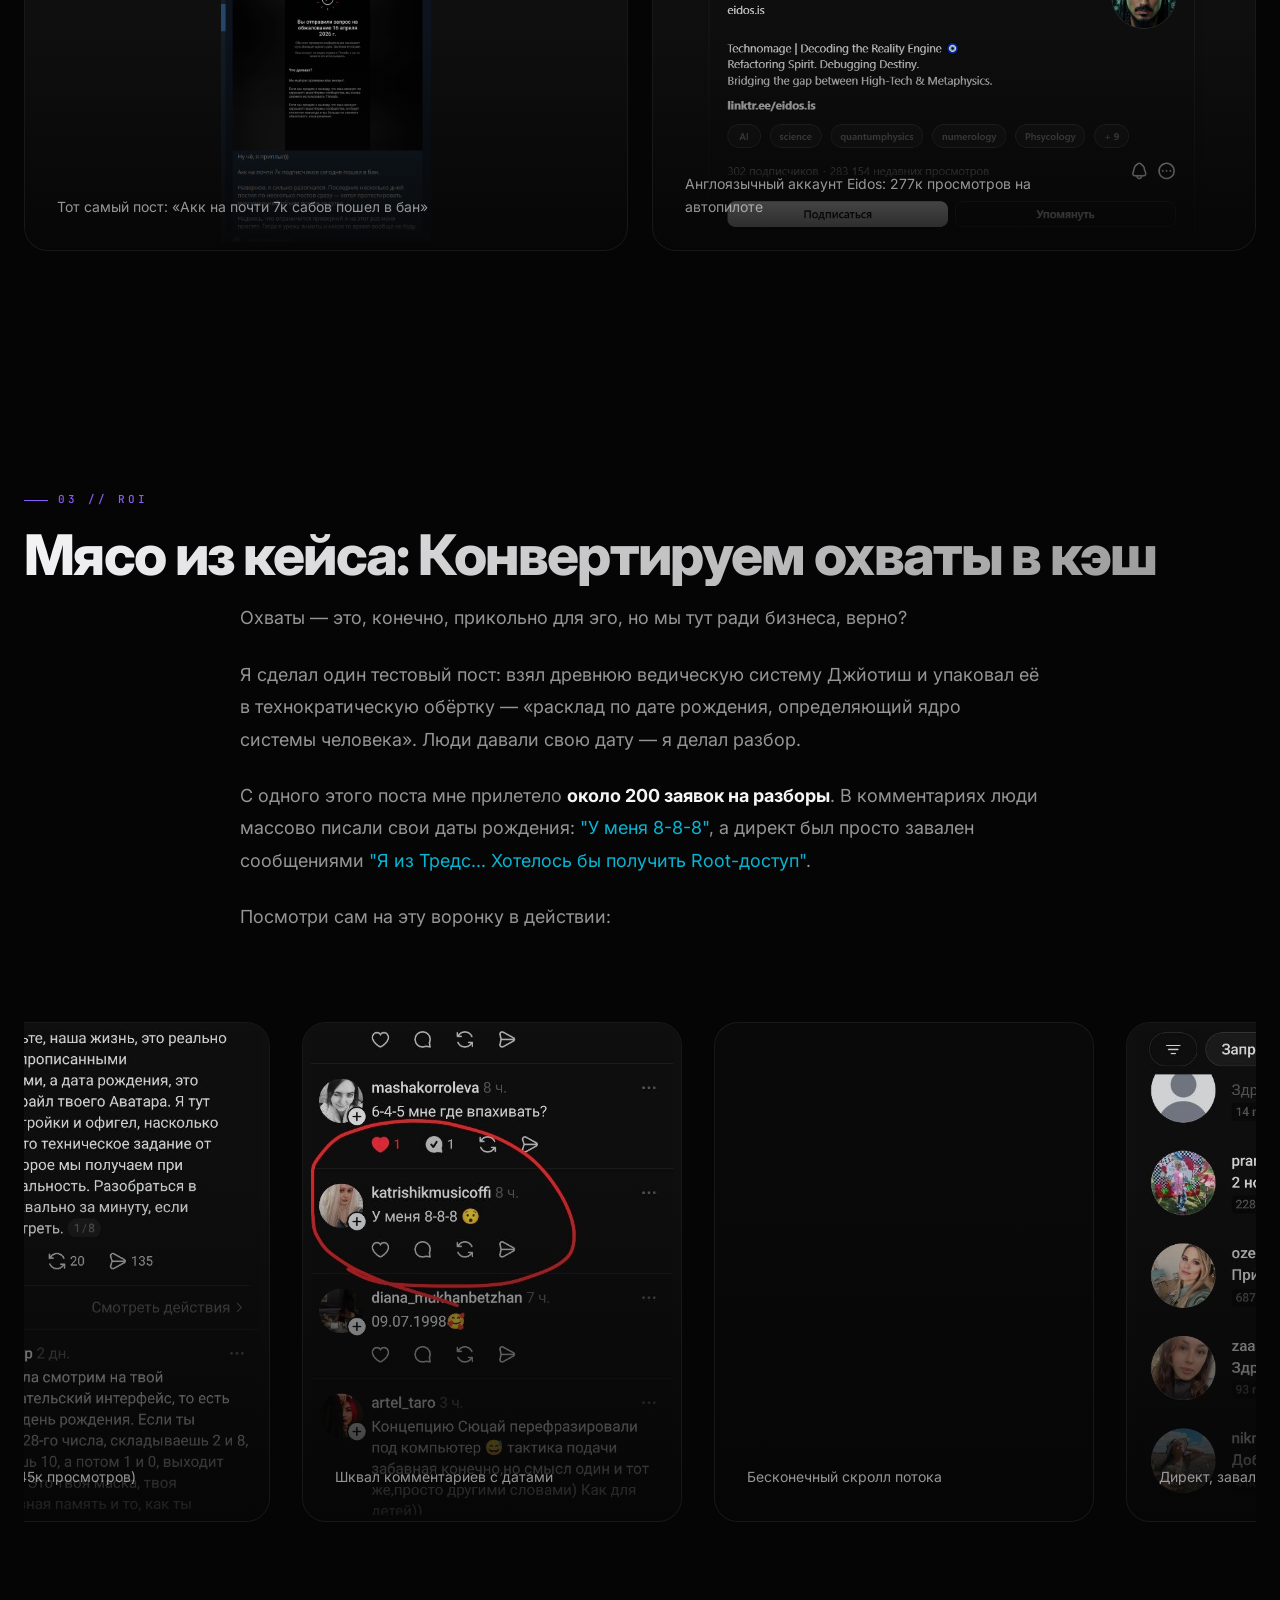
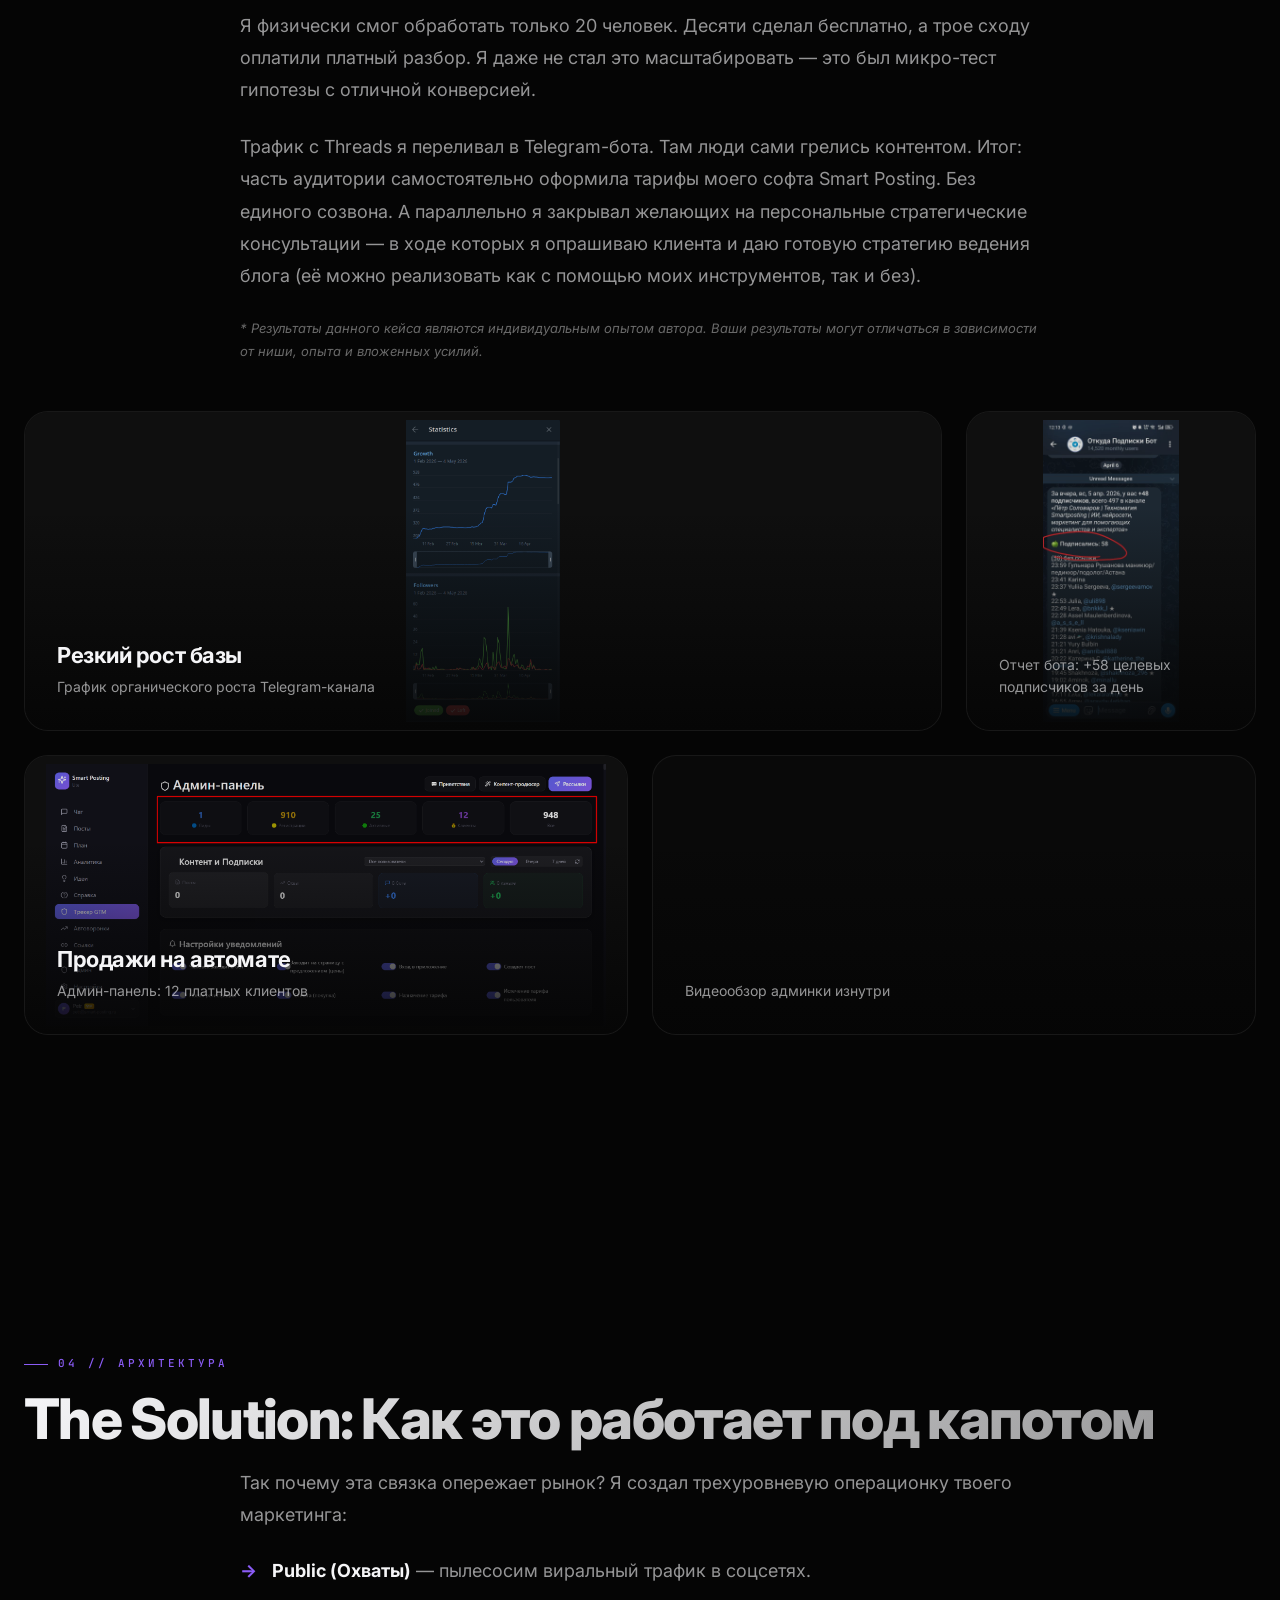
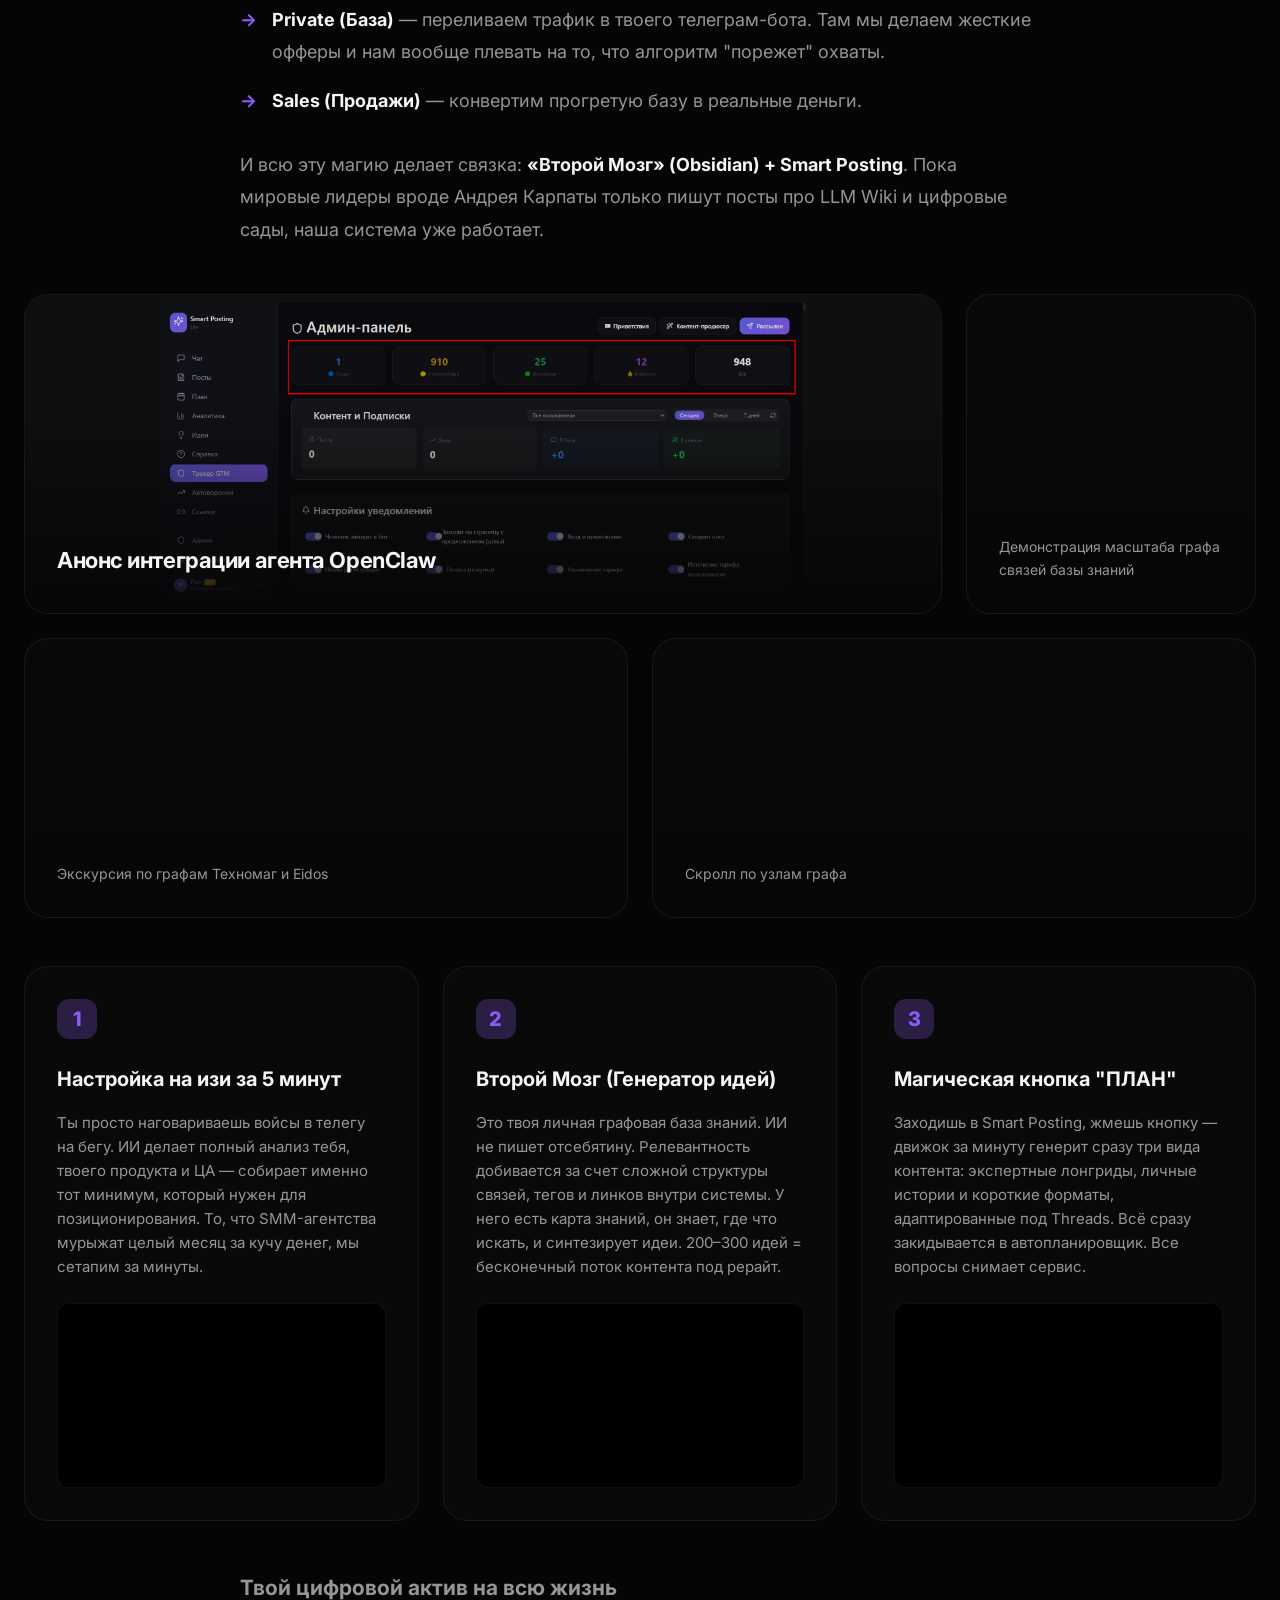
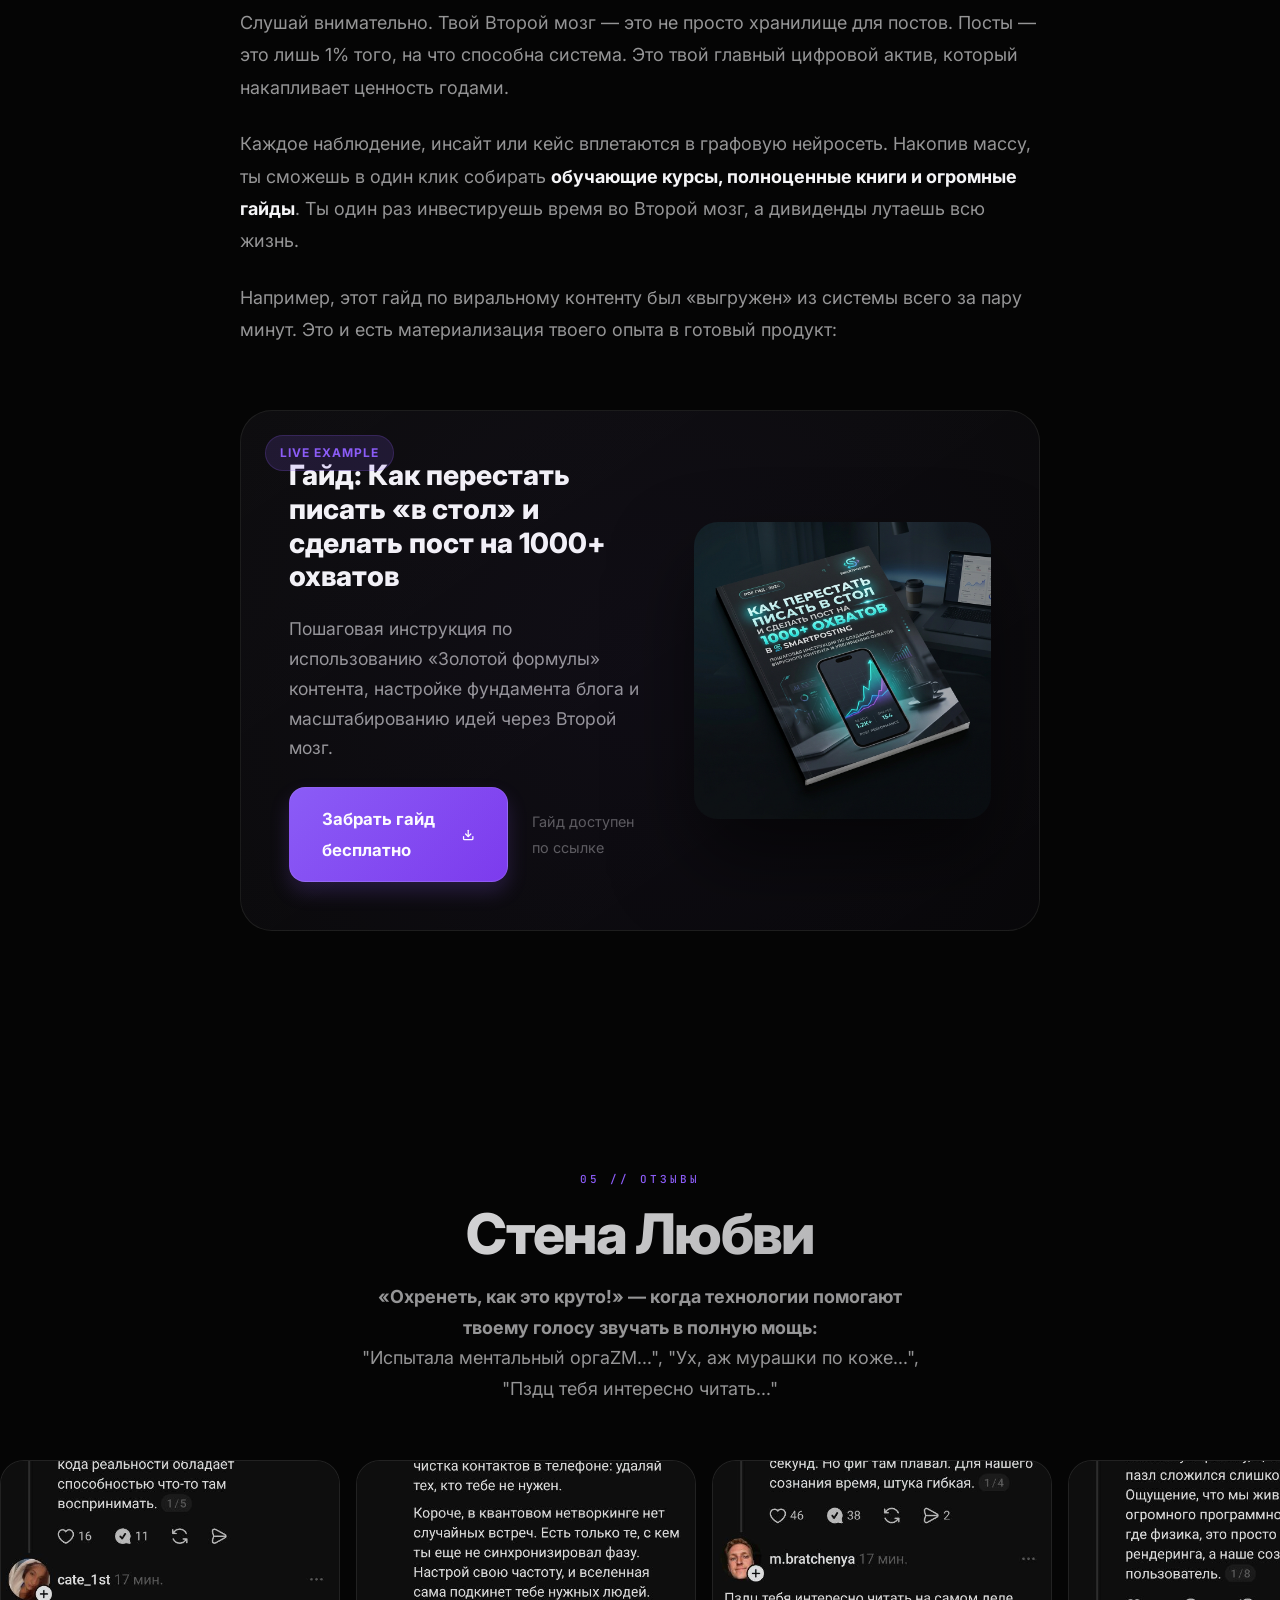
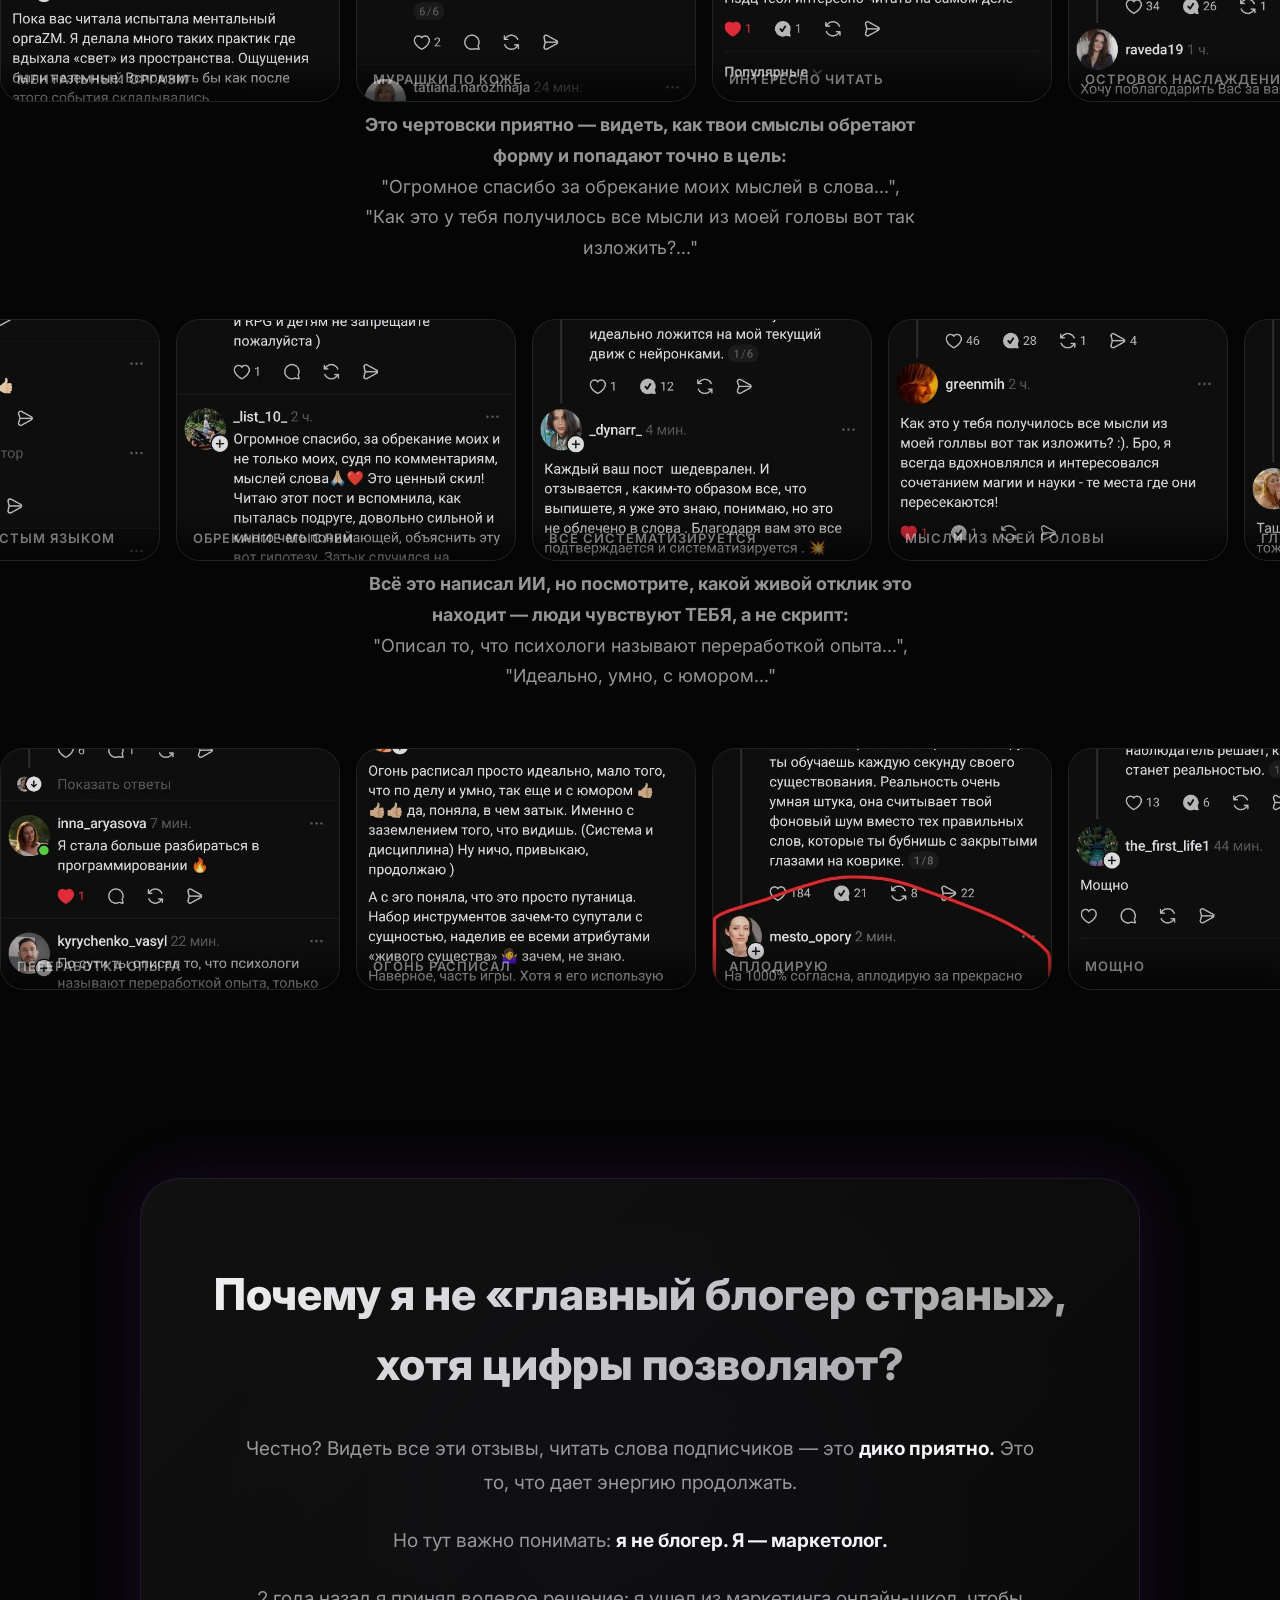
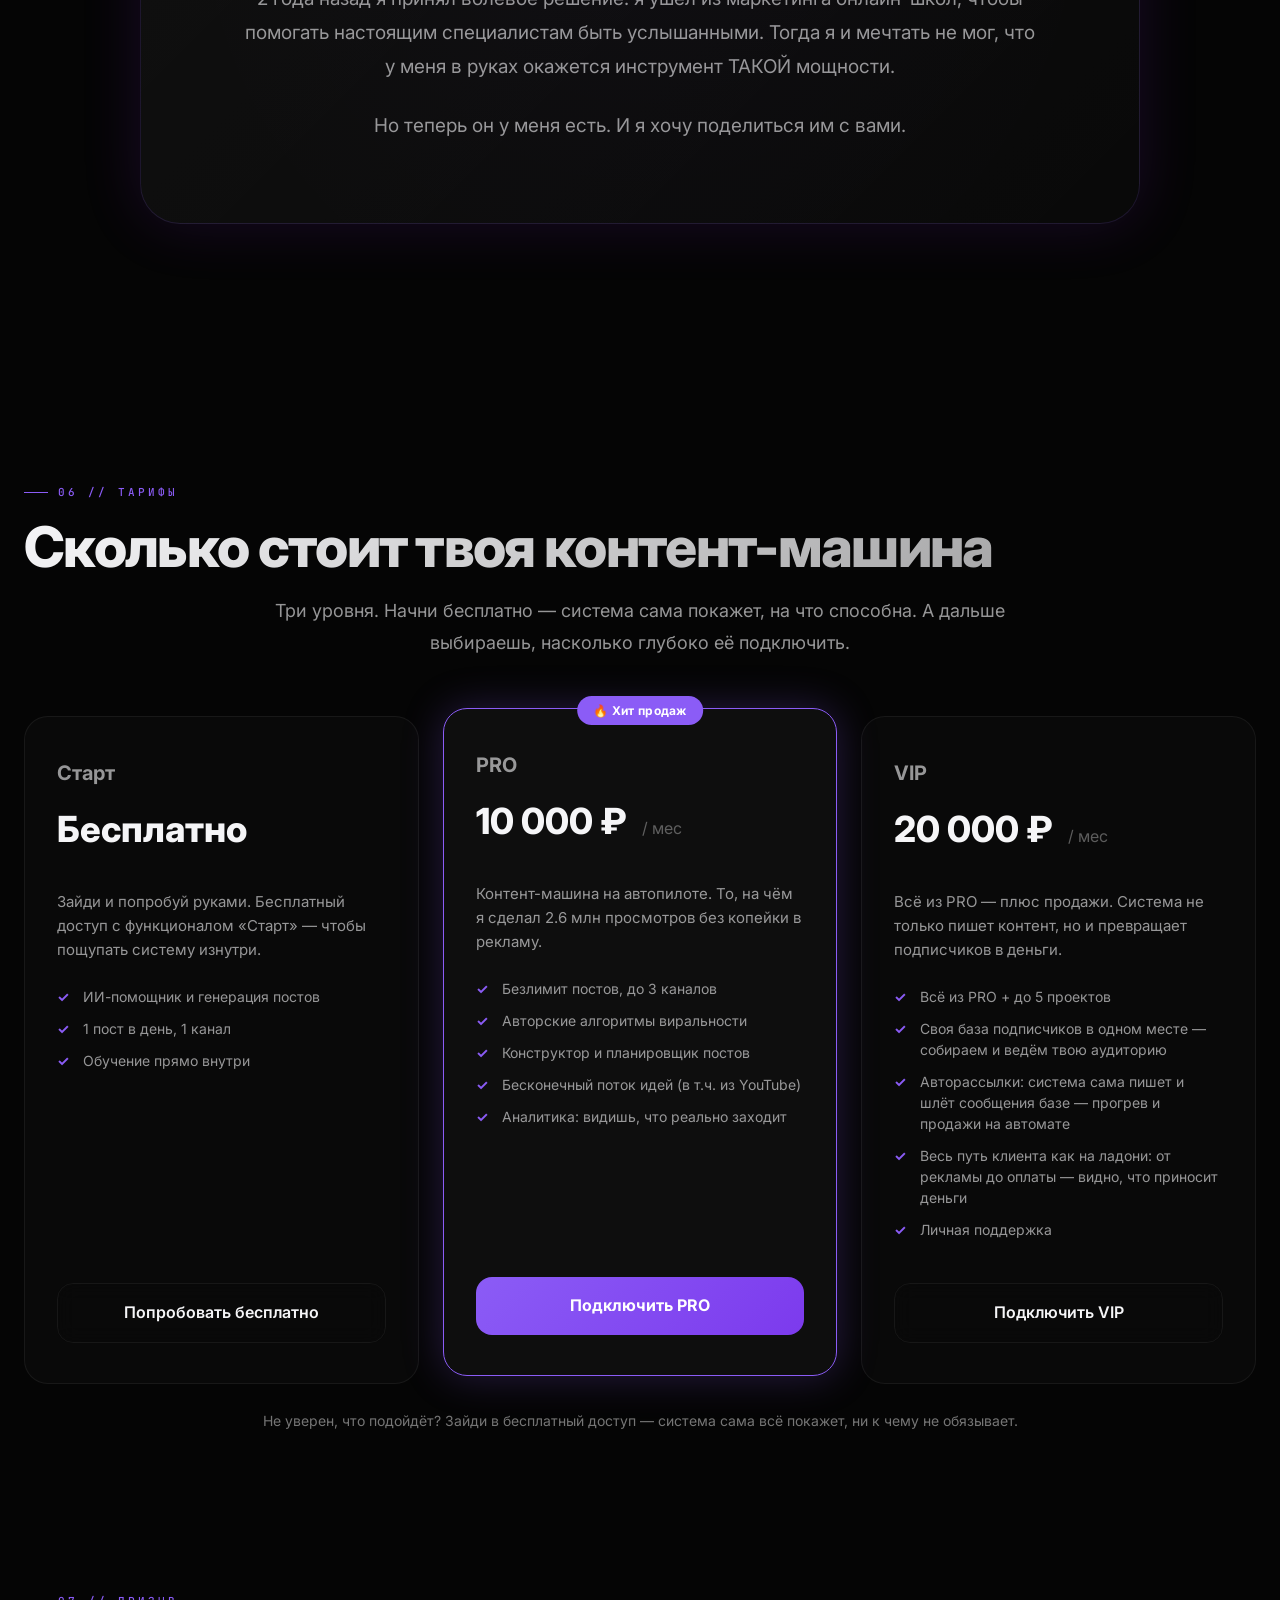
==== commit ac5b3596: "chore: install new Meta Pixel 890440264073802 (new ad account) Co-Authored-By: Claude Opus 4.8 <nore" ====
--- a/site/index.html
+++ b/site/index.html
@@ -40,11 +40,11 @@
     t.src=v;s=b.getElementsByTagName(e)[0];
     s.parentNode.insertBefore(t,s)}(window, document,'script',
     'https://connect.facebook.net/en_US/fbevents.js');
-    fbq('init', '4408505572729518');
+    fbq('init', '890440264073802');
     fbq('track', 'PageView');
     </script>
     <noscript><img height="1" width="1" style="display:none"
-    src="https://www.facebook.com/tr?id=4408505572729518&ev=PageView&noscript=1"
+    src="https://www.facebook.com/tr?id=890440264073802&ev=PageView&noscript=1"
     /></noscript>
     <!-- End Meta Pixel Code -->
 </head>
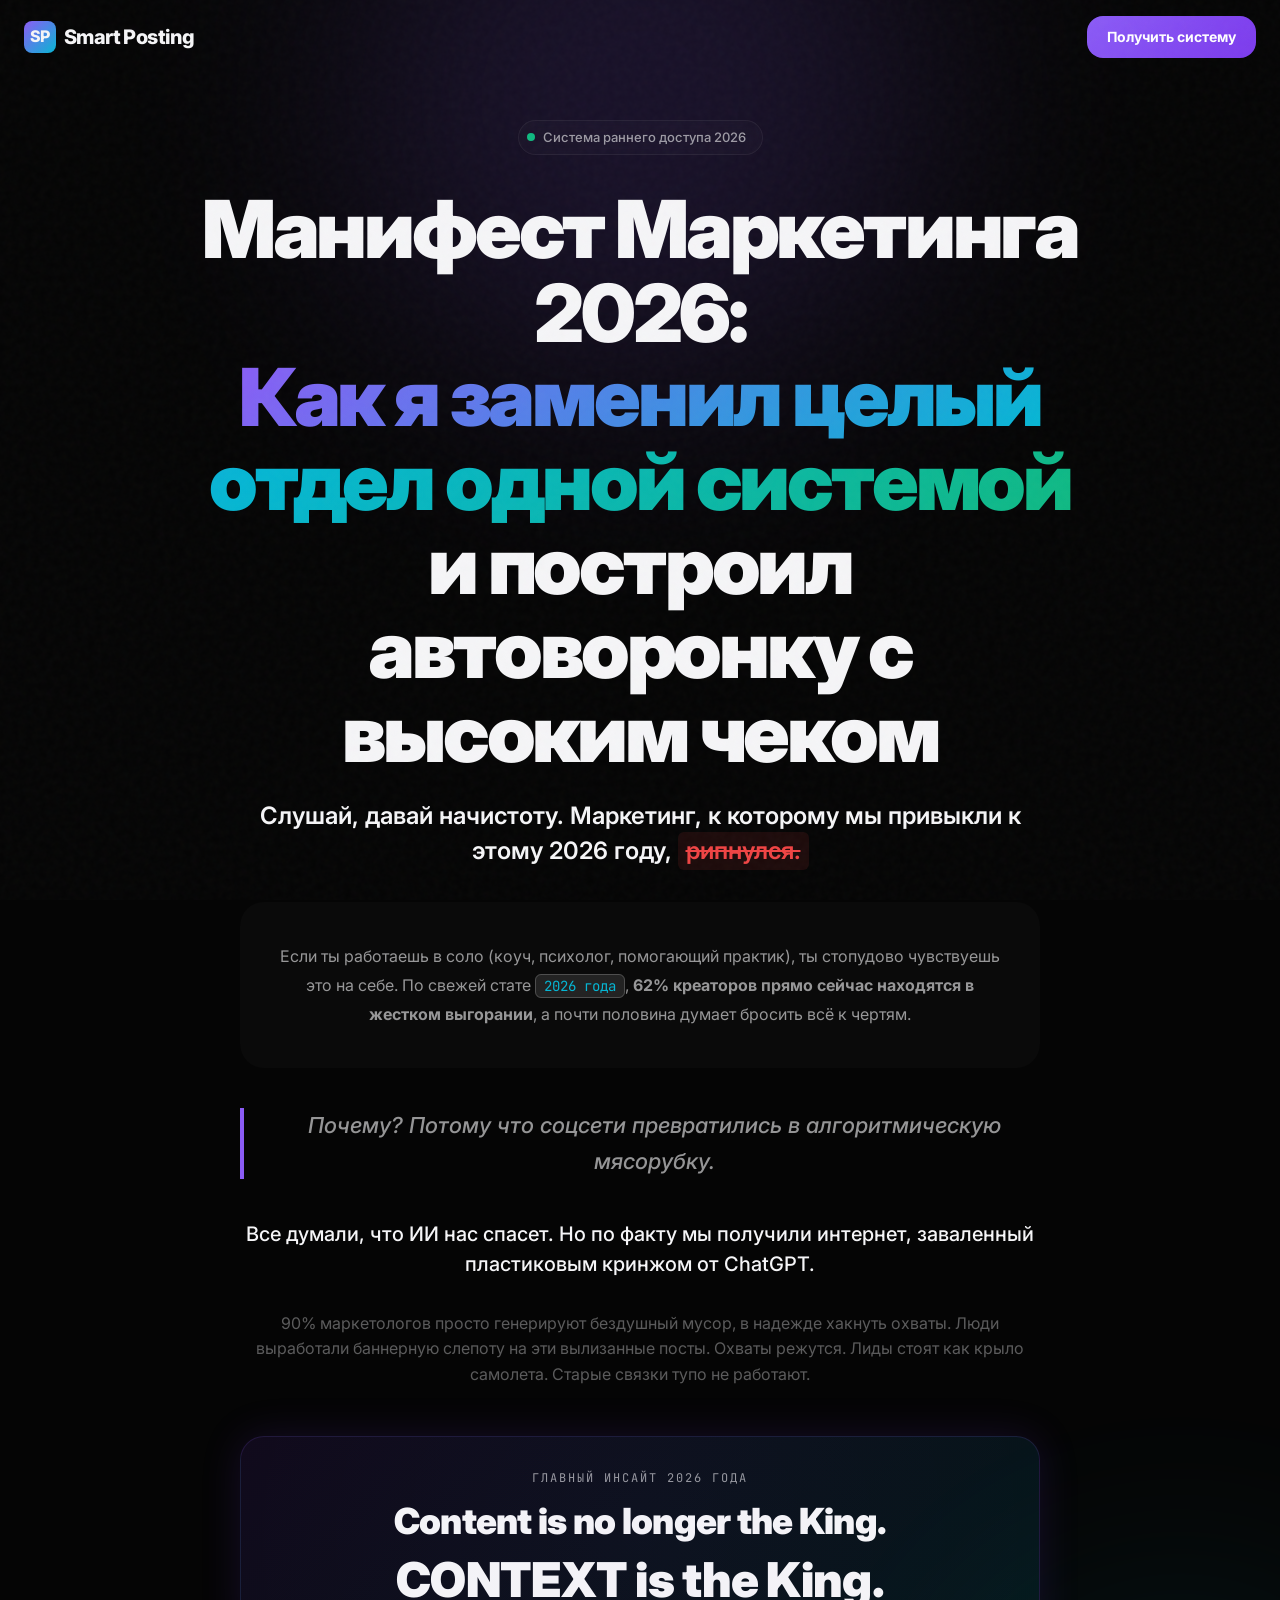
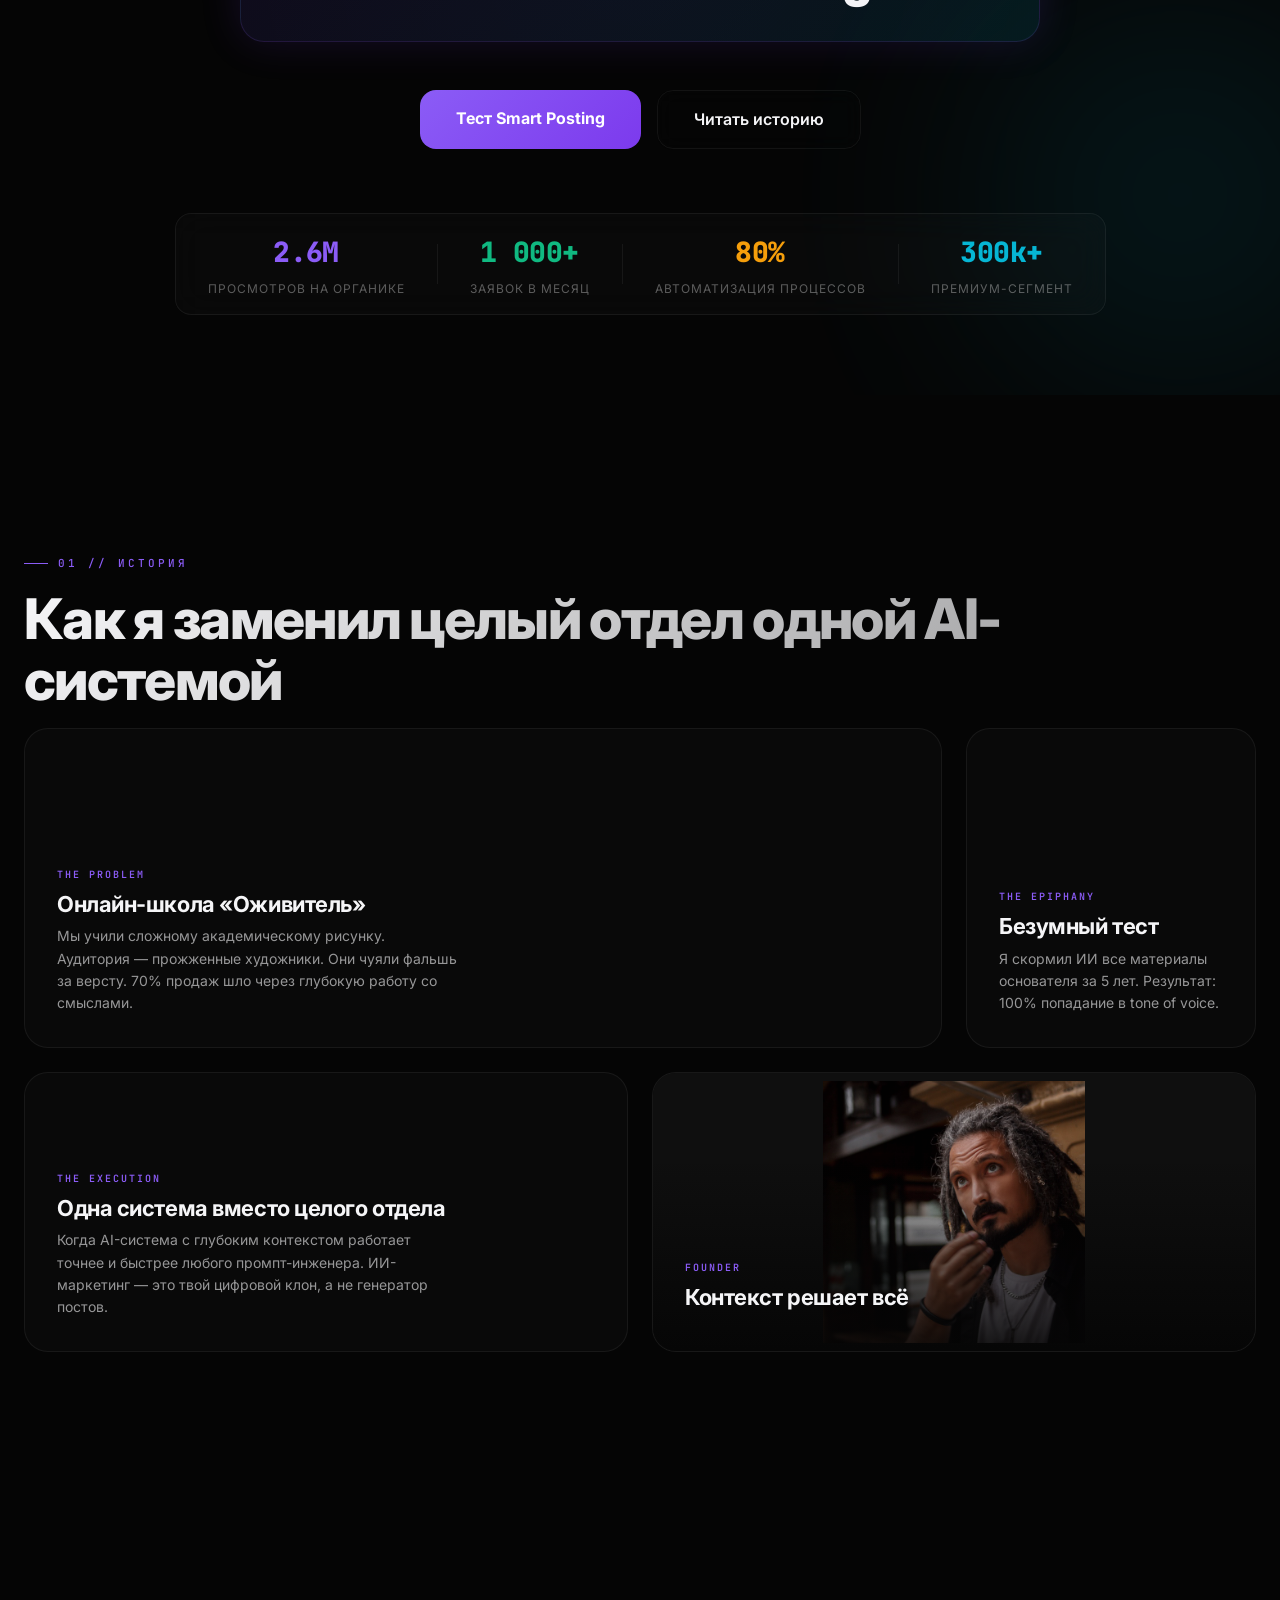
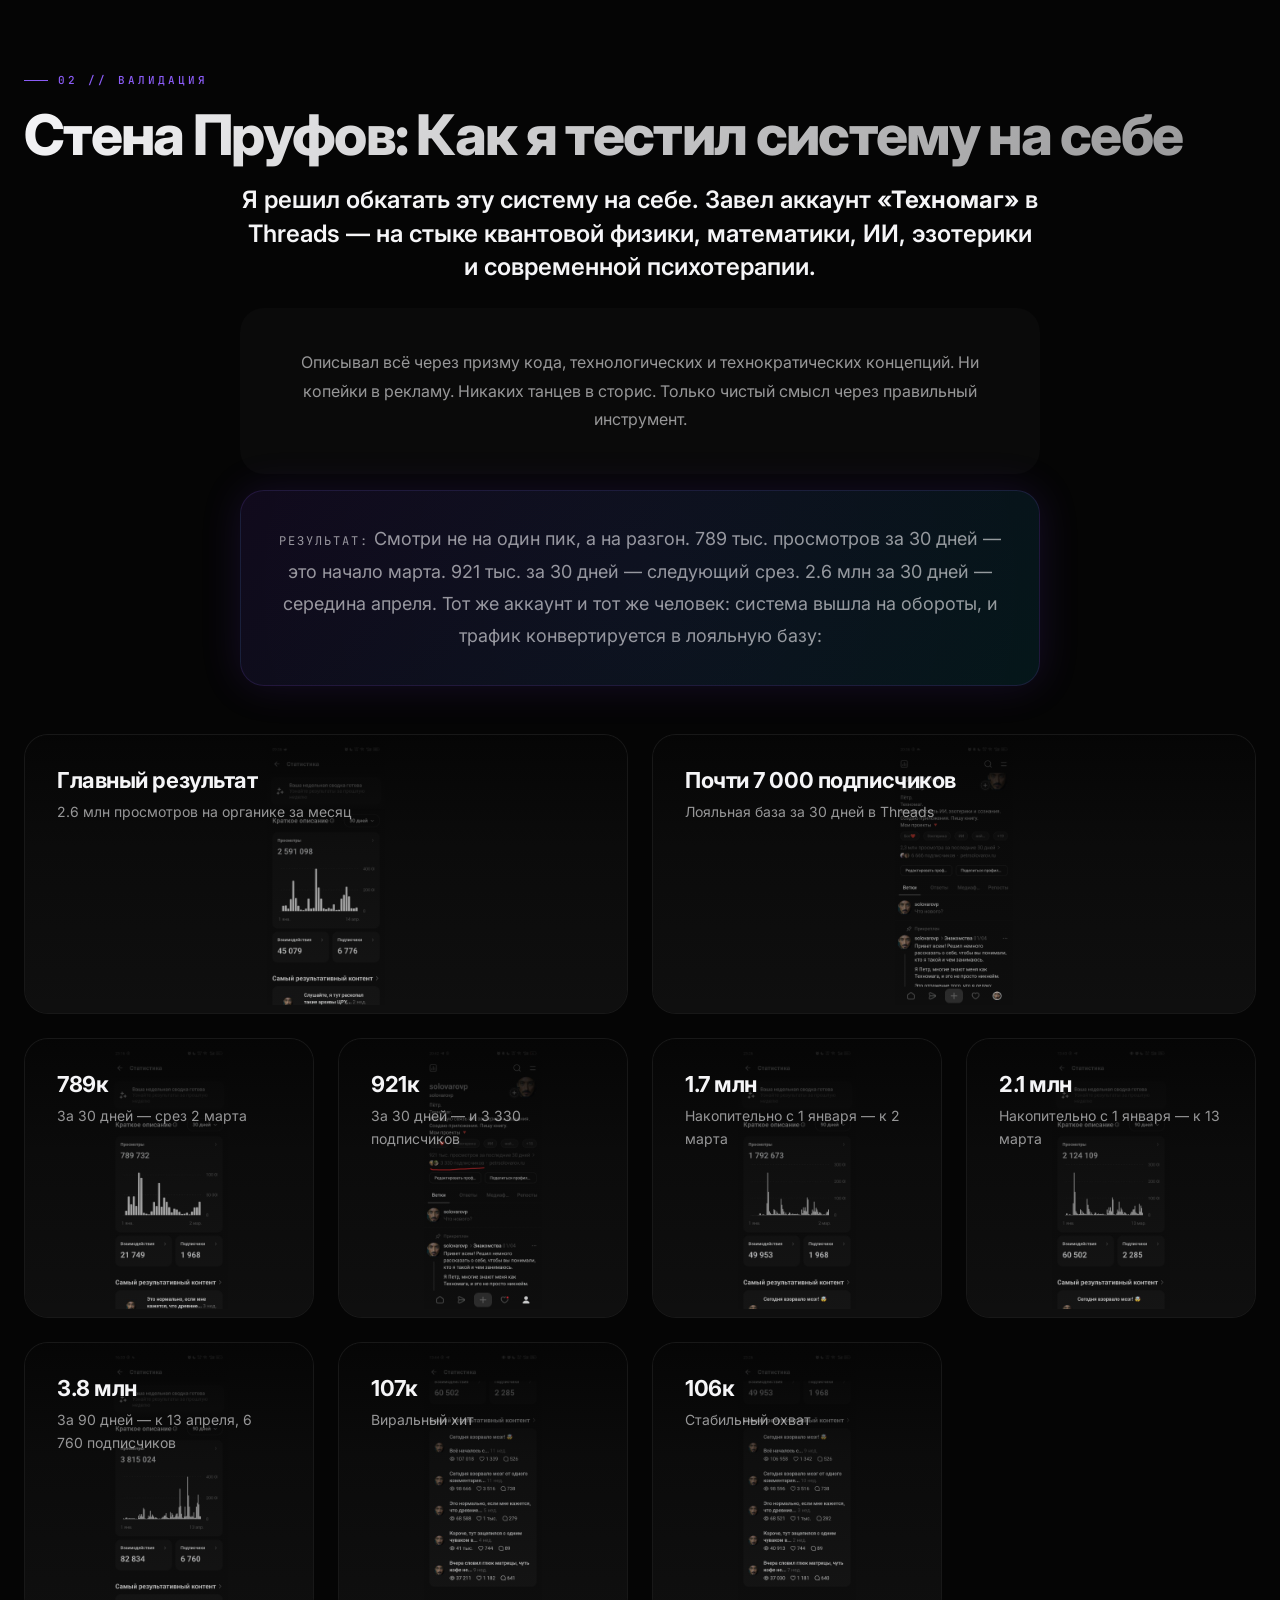
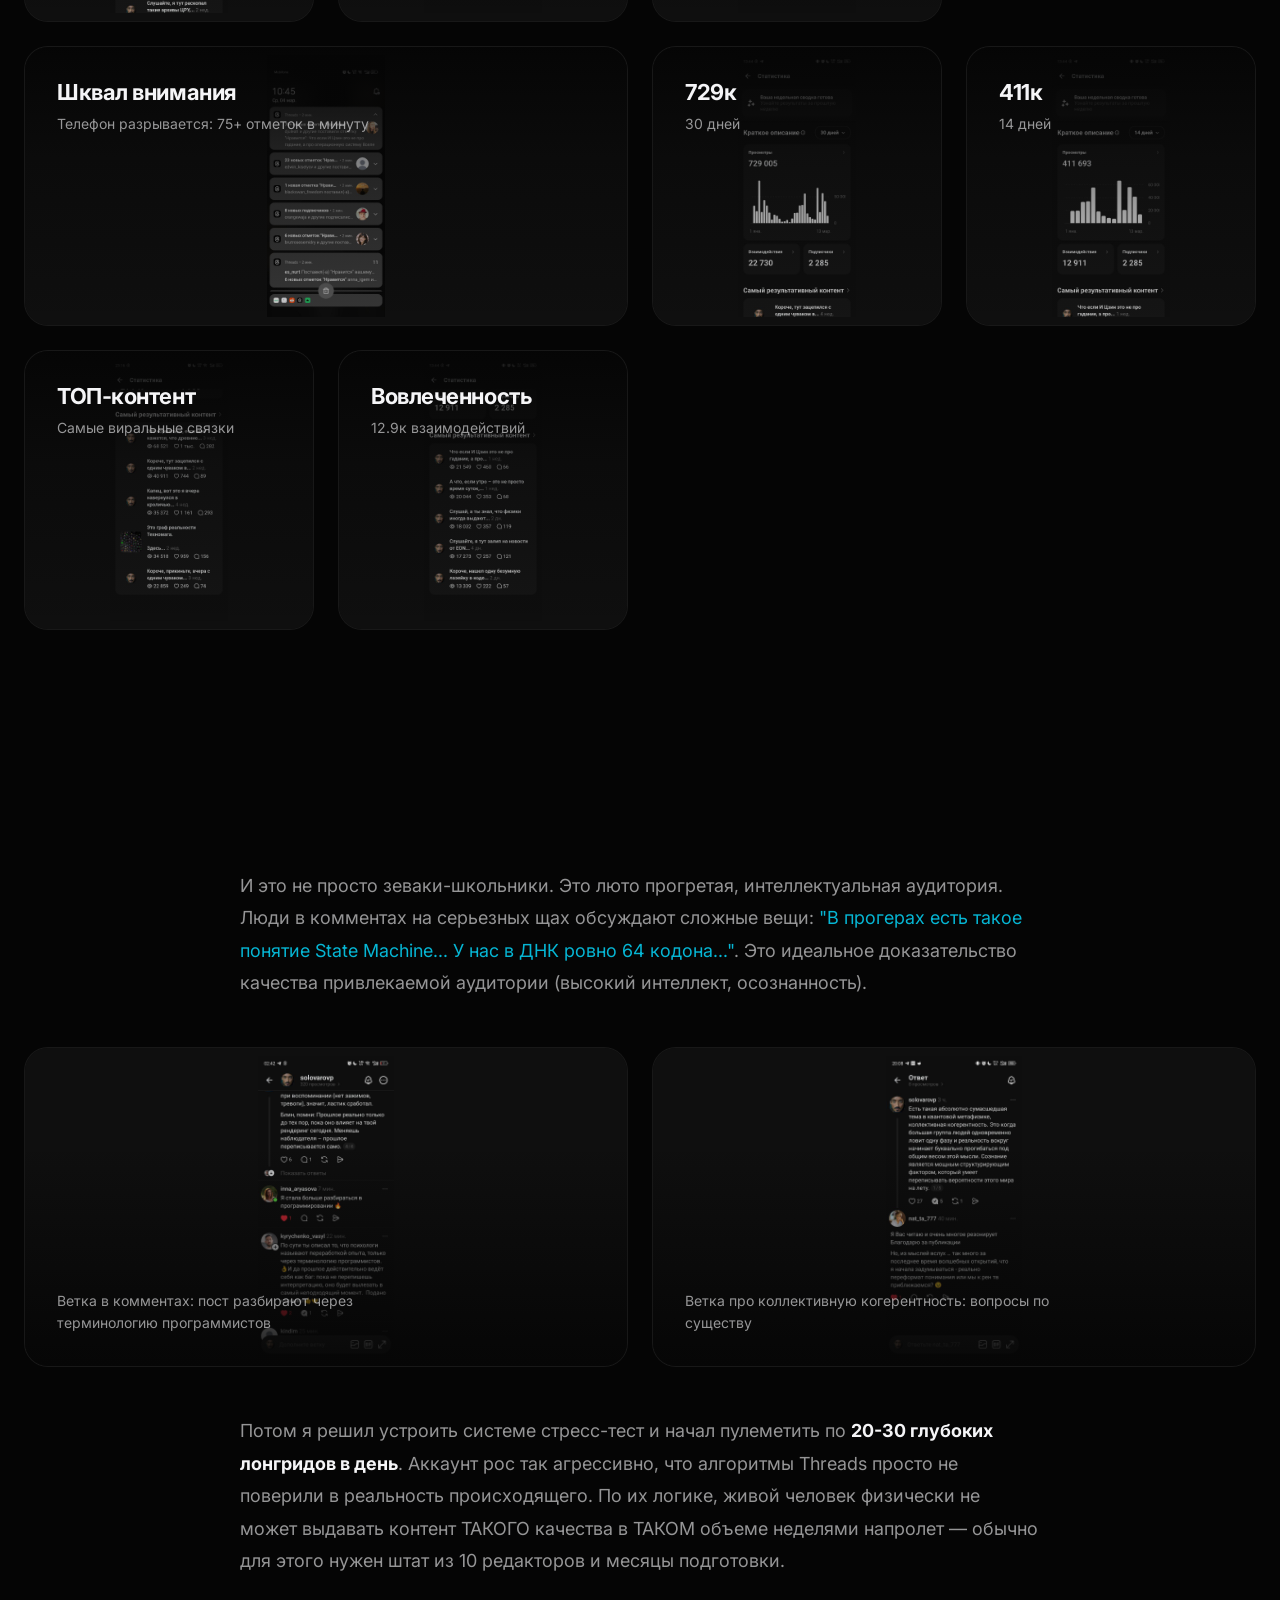
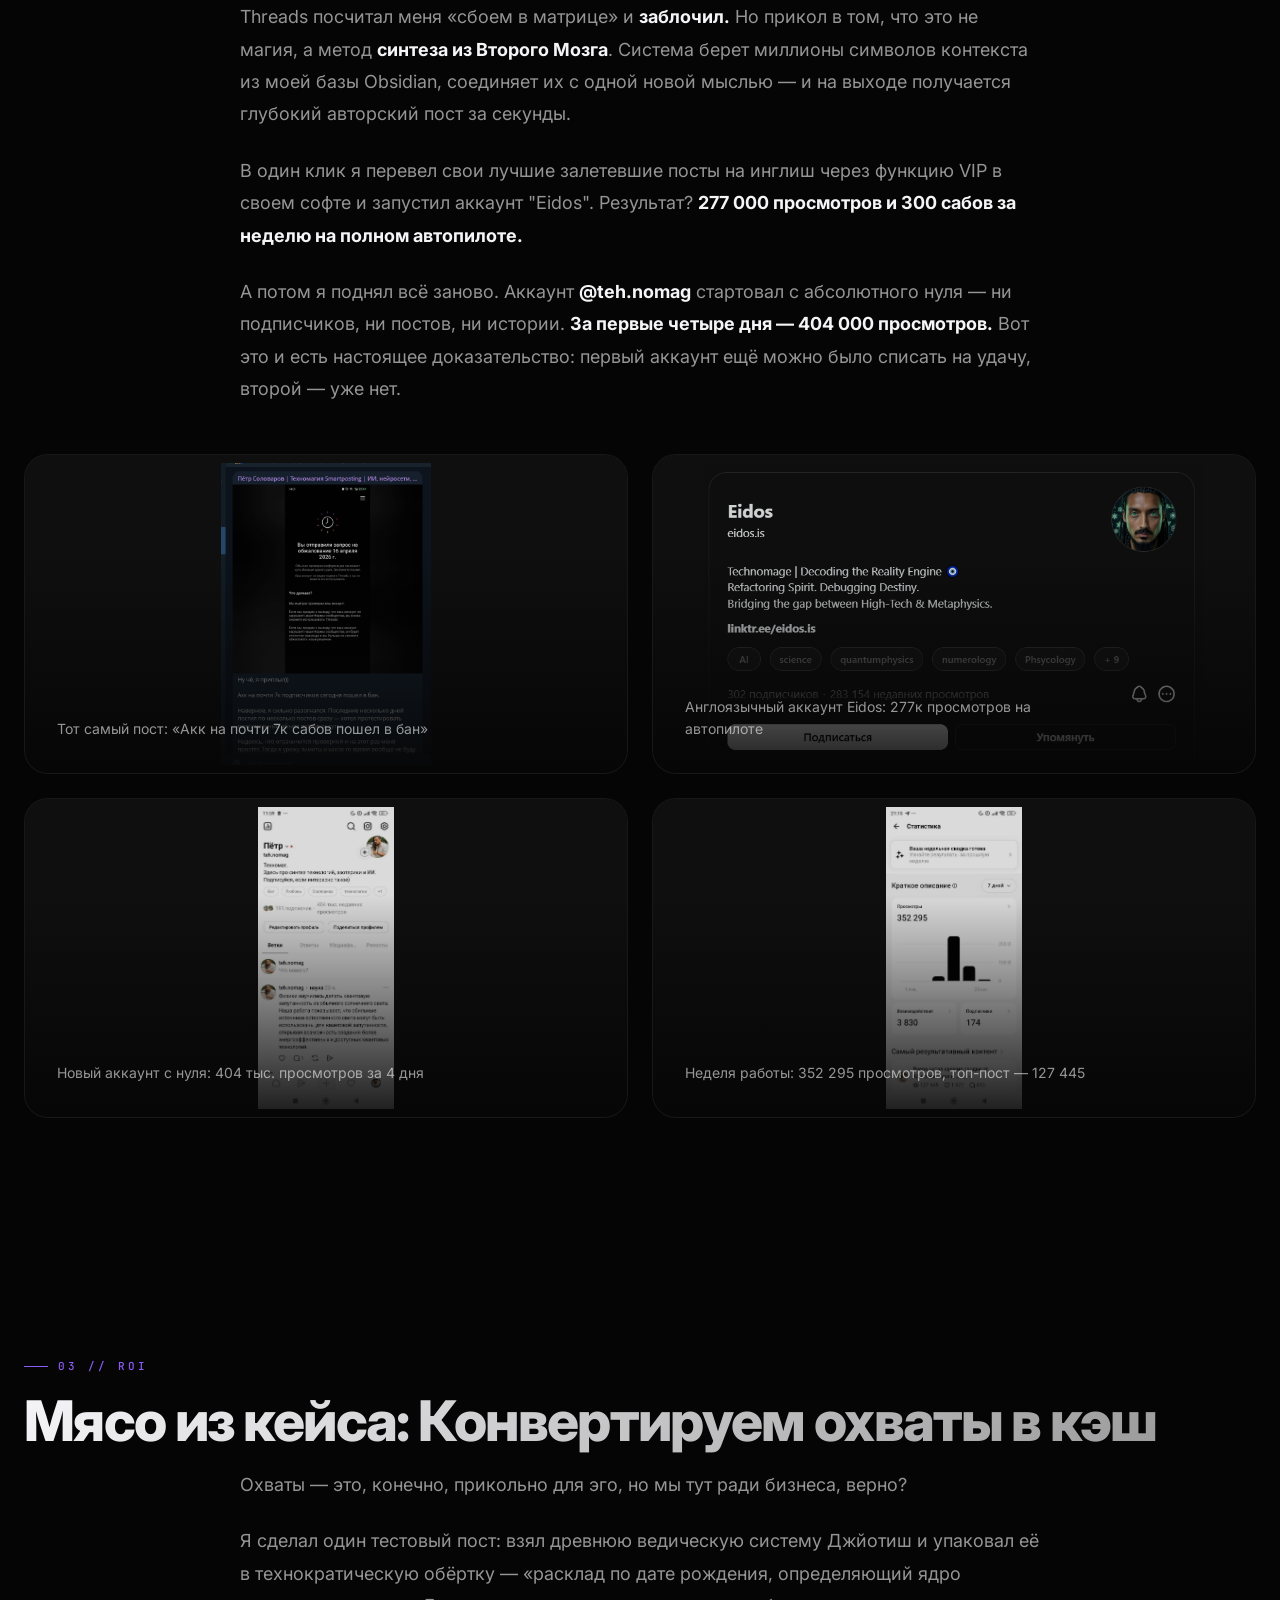
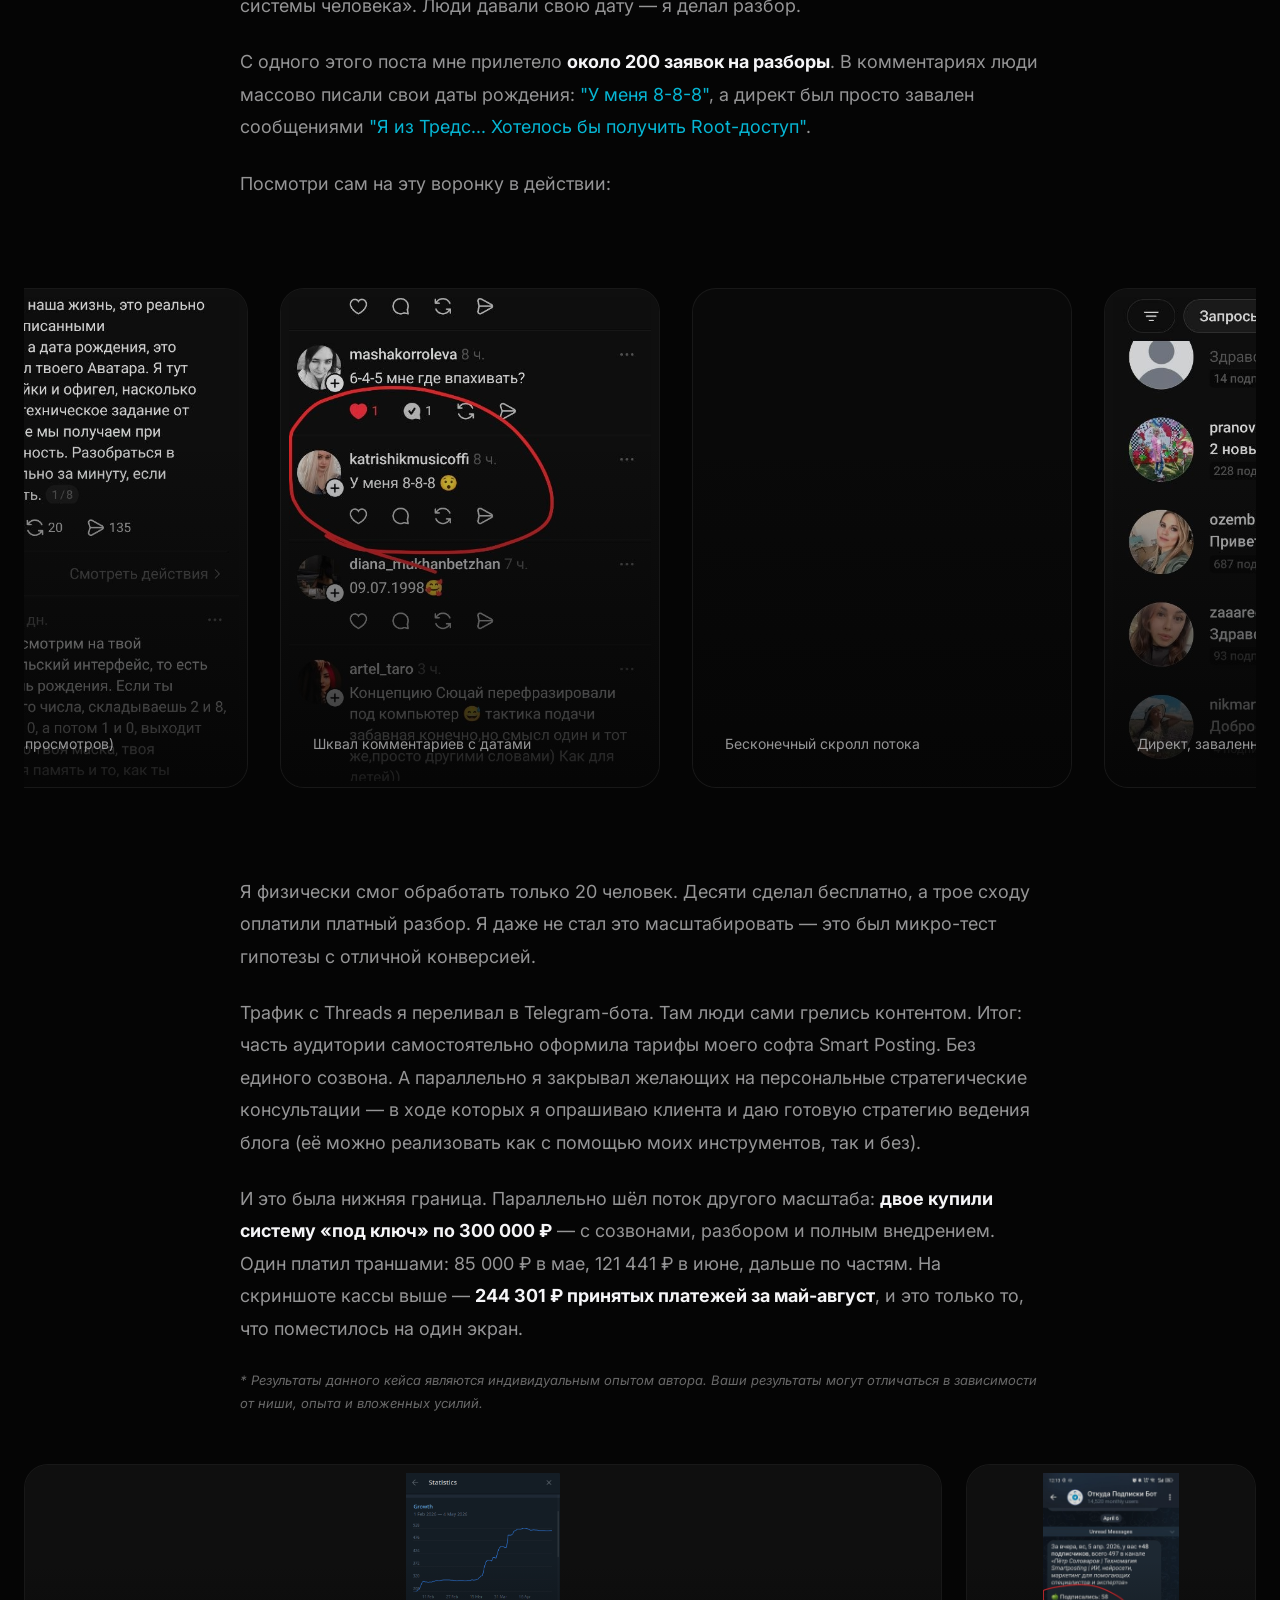
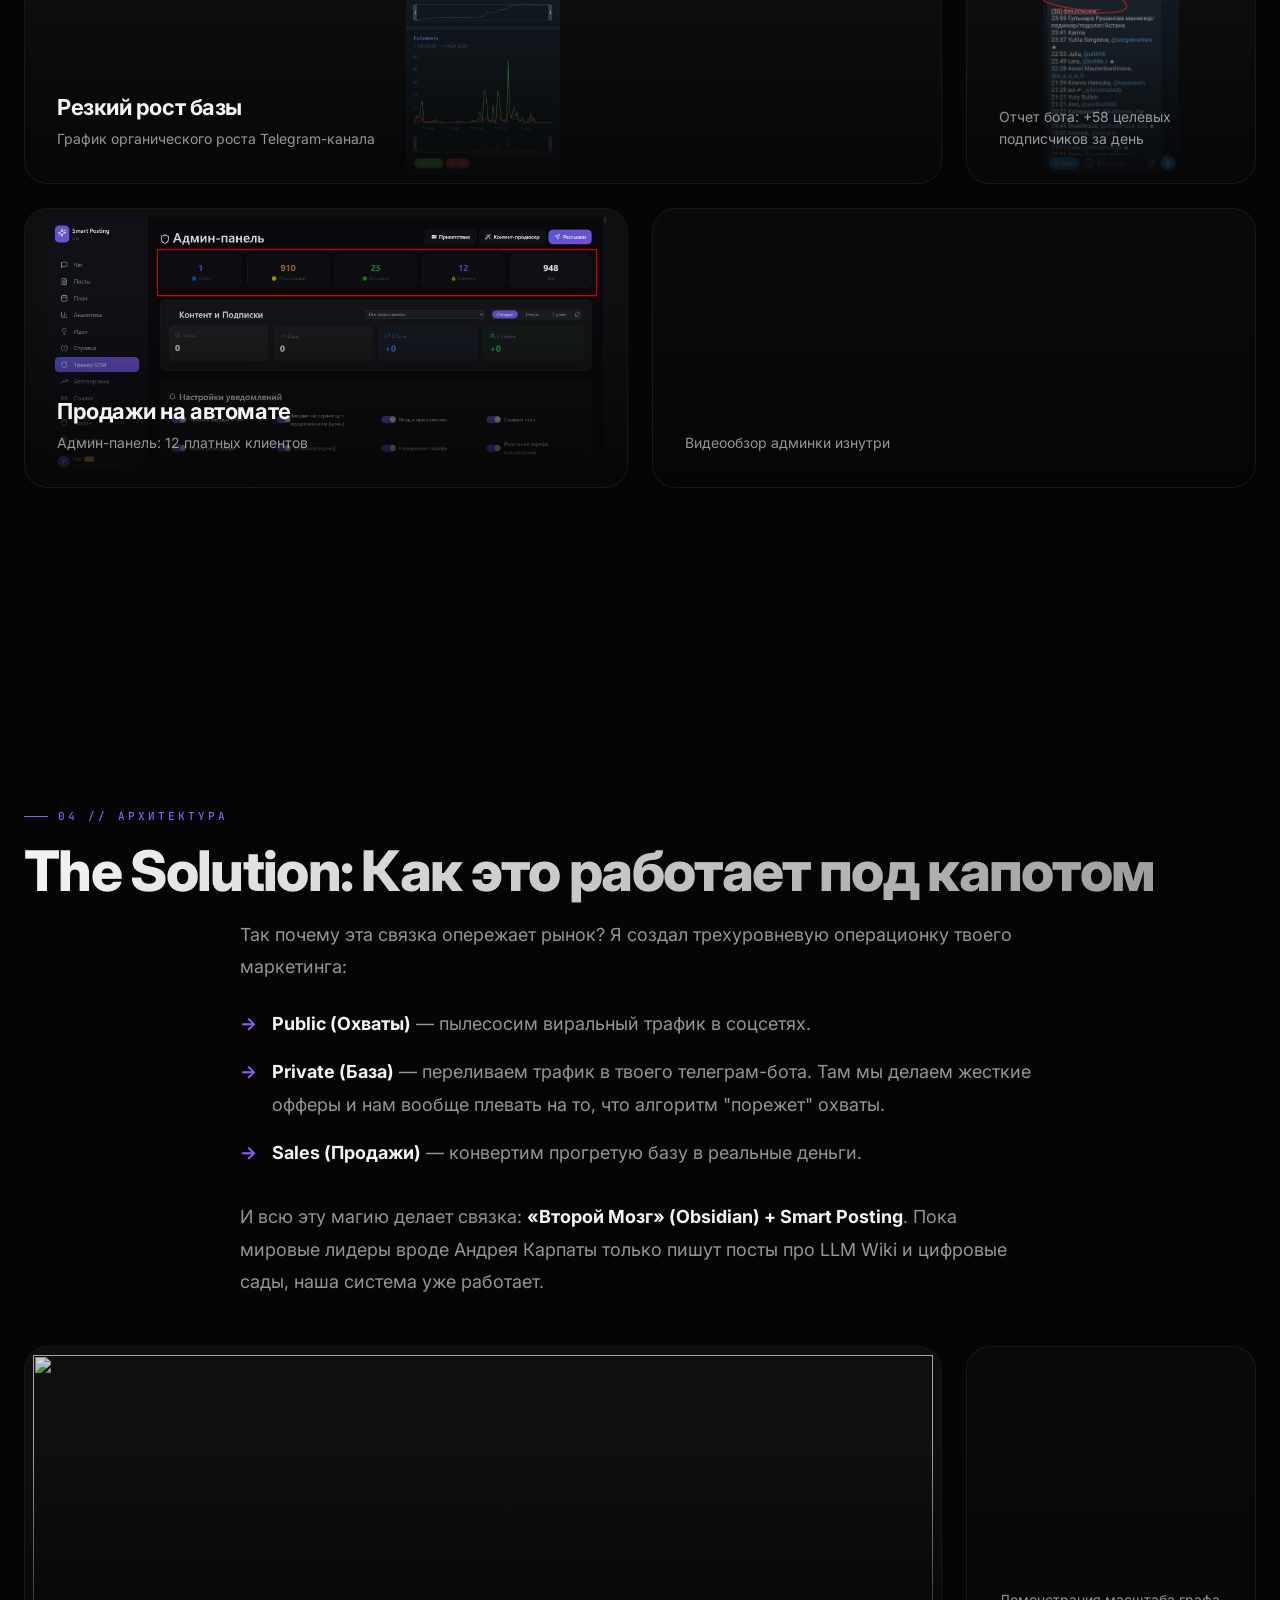
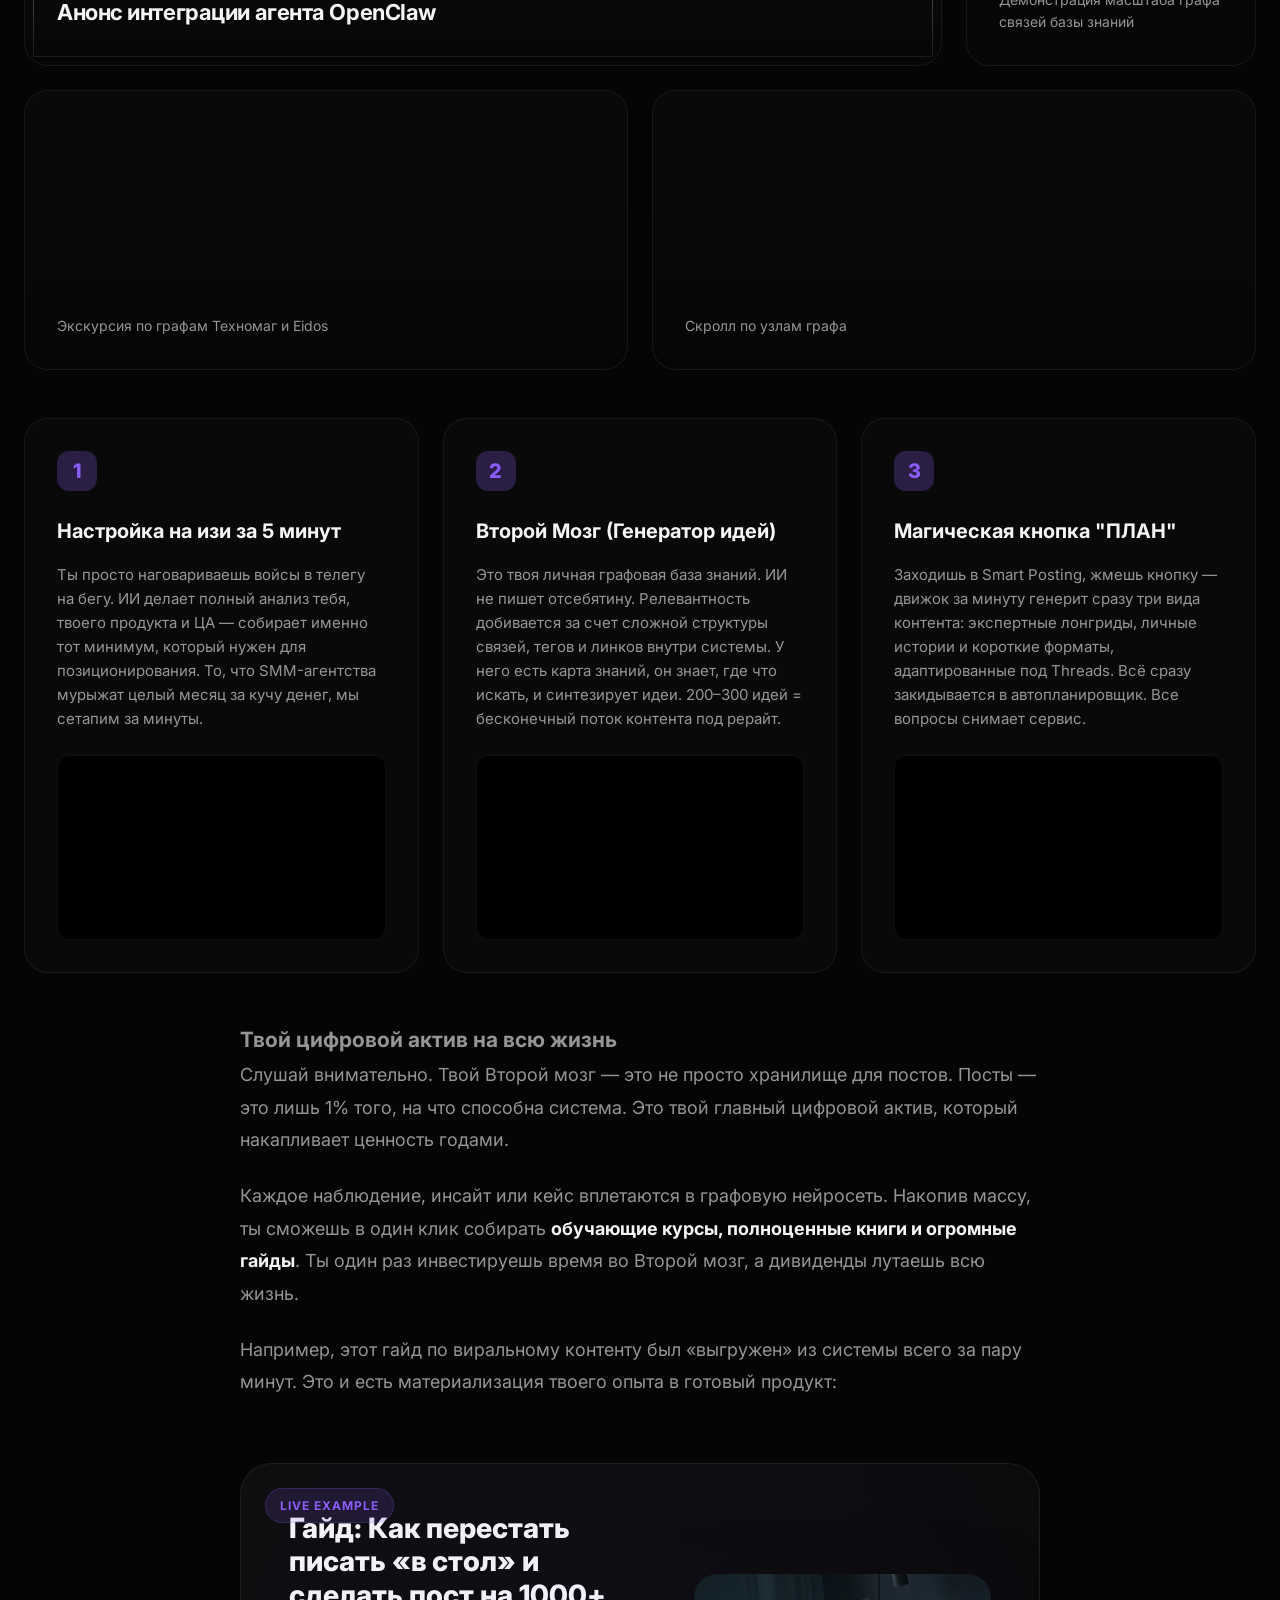
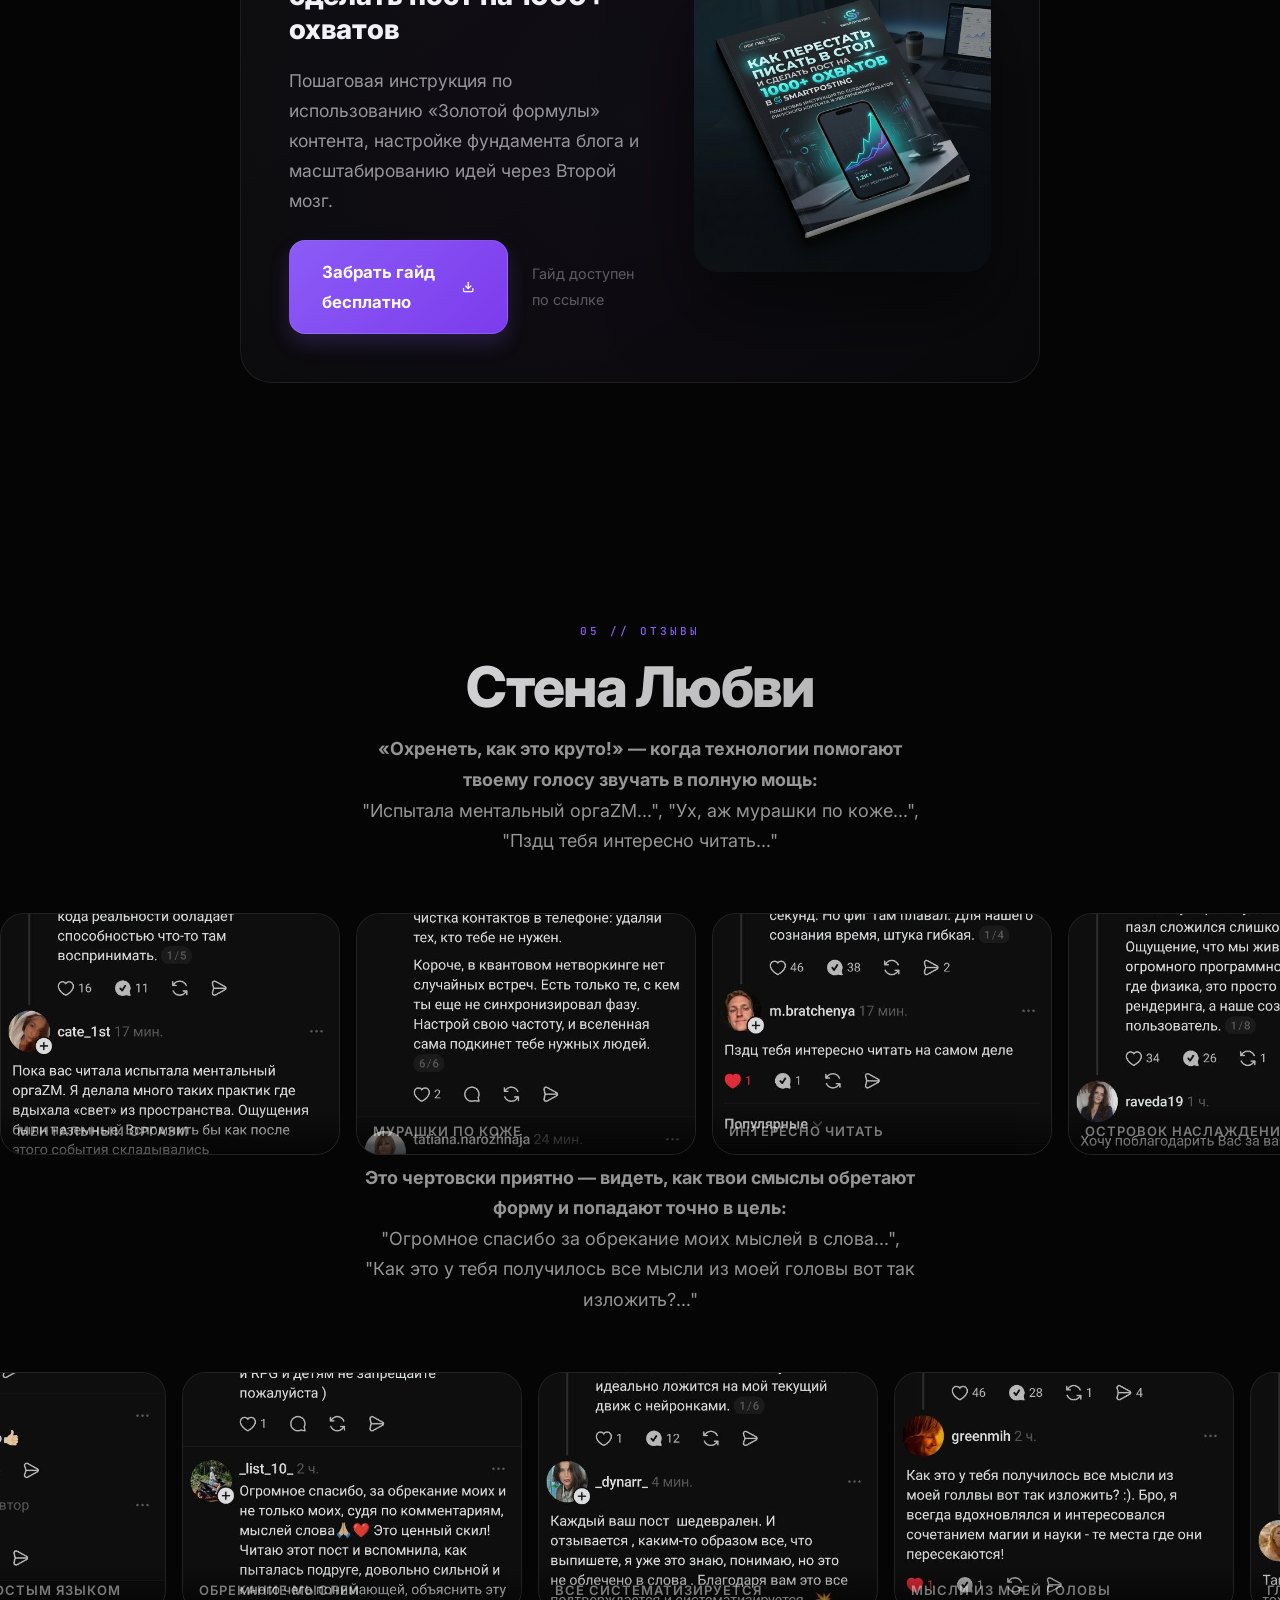
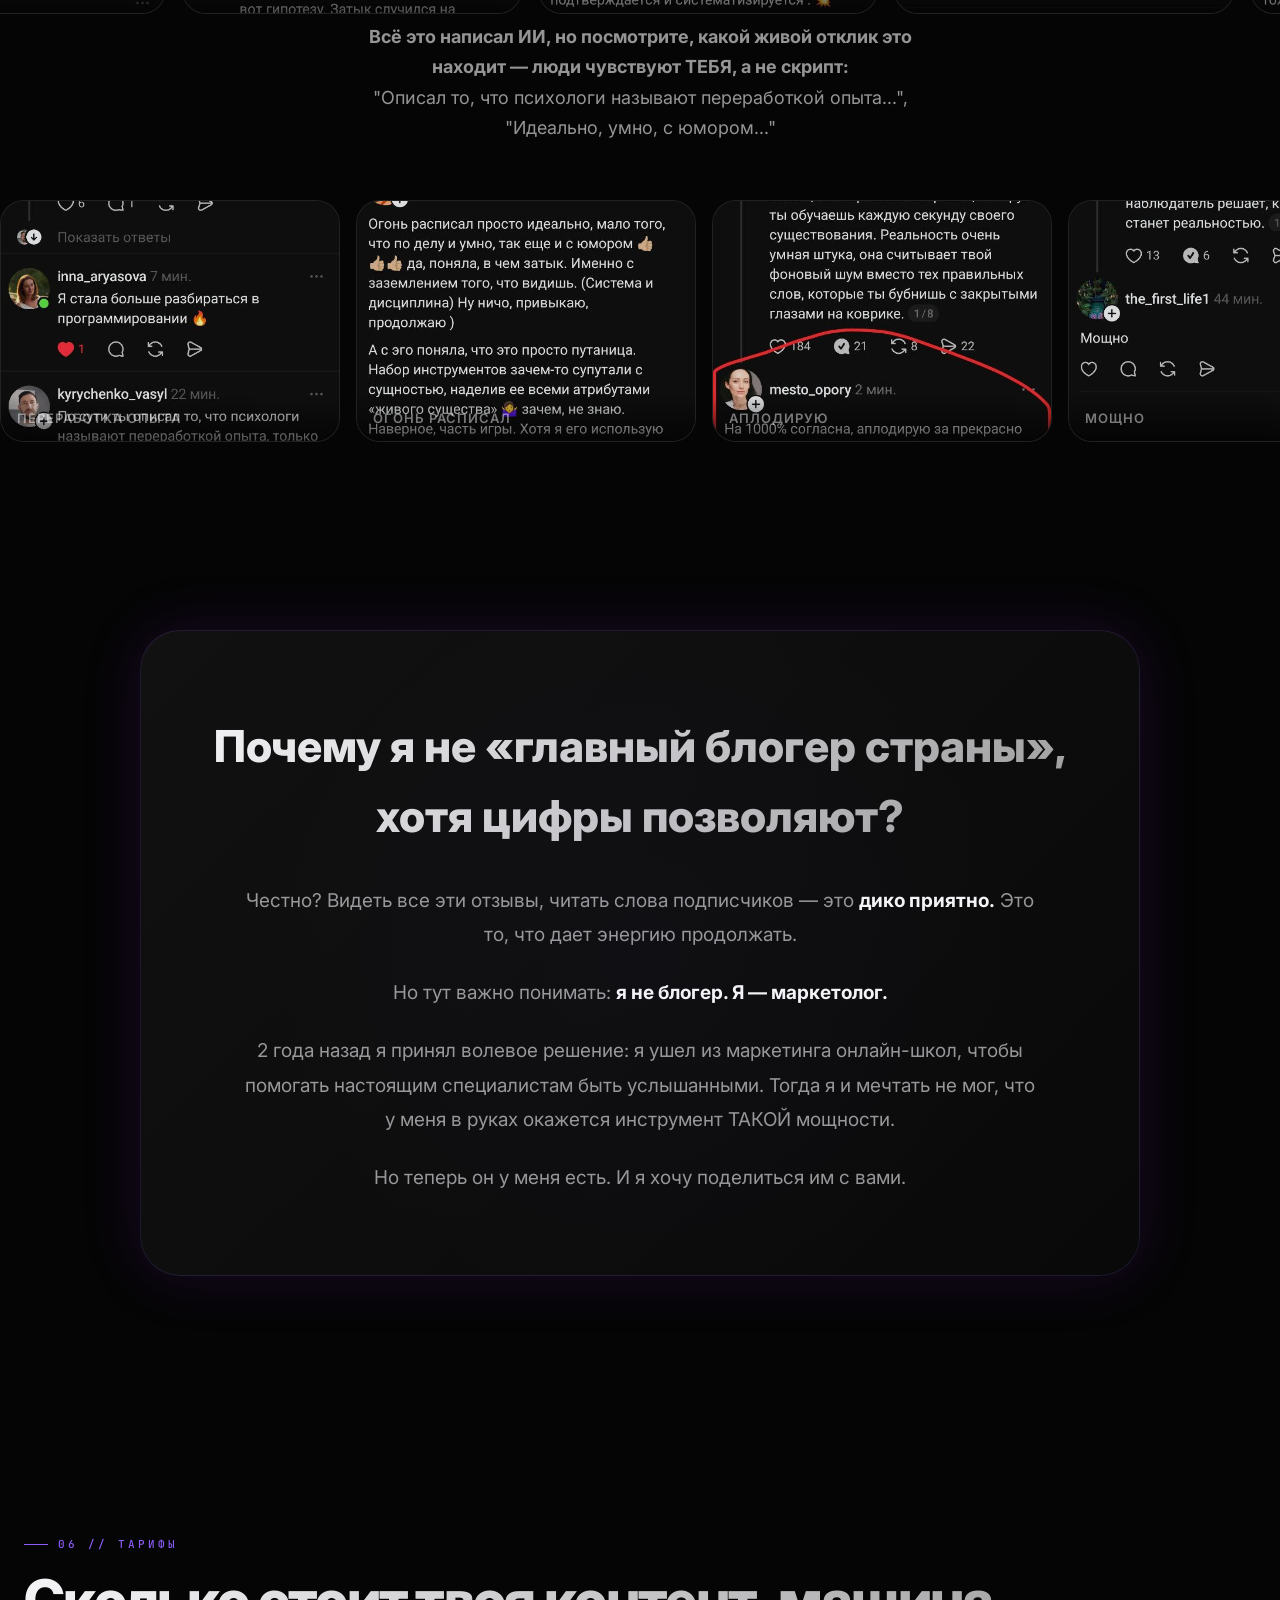
==== commit 2ea2b692: "feat(лендинг): пруфы высокого чека и перезапуска Техномага Стена пруфов: - 3.8 млн просмотров за 90 " ====
--- a/site/index.html
+++ b/site/index.html
@@ -185,7 +185,7 @@
 
                 <div class="prose-insight mt-32">
                     <span class="insight-label">РЕЗУЛЬТАТ:</span>
-                    Зацени цифры всего за один месяц. Это не просто разовая удача, это системный шквал трафика, который конвертируется в лояльную базу:
+                    Смотри не на один пик, а на разгон. 789 тыс. просмотров за 30 дней — это начало марта. 921 тыс. за 30 дней — следующий срез. 2.6 млн за 30 дней — середина апреля. Тот же аккаунт и тот же человек: система вышла на обороты, и трафик конвертируется в лояльную базу:
                 </div>
             </div>
 
@@ -196,7 +196,7 @@
                     <div class="bento-item-overlay"></div>
                     <div class="bento-item-content">
                         <div class="bento-item-title">Главный результат</div>
-                        <div class="bento-item-desc">2.6 млн просмотров на органике</div>
+                        <div class="bento-item-desc">2.6 млн просмотров на органике за месяц</div>
                     </div>
                 </div>
                 
@@ -210,43 +210,53 @@
                     </div>
                 </div>
 
+                <!-- Tile: 789k -->
+                <div class="bento-item photo-card content-top" data-lightbox="landing-assets/photo_2026-05-04_10-23-30.jpg">
+                    <div class="bento-item-media"><img src="landing-assets/photo_2026-05-04_10-23-30.jpg" loading="lazy" alt="789к просмотров за 30 дней"></div>
+                    <div class="bento-item-overlay"></div>
+                    <div class="bento-item-content">
+                        <div class="bento-item-title">789к</div>
+                        <div class="bento-item-desc">За 30 дней — срез 2 марта</div>
+                    </div>
+                </div>
+
+                <!-- Tile: 921k -->
+                <div class="bento-item photo-card content-top" data-lightbox="landing-assets/photo_2026-05-04_10-40-08.jpg">
+                    <div class="bento-item-media"><img src="landing-assets/photo_2026-05-04_10-40-08.jpg" loading="lazy" alt="921к просмотров за 30 дней"></div>
+                    <div class="bento-item-overlay"></div>
+                    <div class="bento-item-content">
+                        <div class="bento-item-title">921к</div>
+                        <div class="bento-item-desc">За 30 дней — и 3 330 подписчиков</div>
+                    </div>
+                </div>
+
+                <!-- Tile: 1.7M -->
+                <div class="bento-item photo-card content-top" data-lightbox="landing-assets/photo_2026-05-04_10-23-41.jpg">
+                    <div class="bento-item-media"><img src="landing-assets/photo_2026-05-04_10-23-41.jpg" loading="lazy" alt="1.7 млн просмотров накопительно"></div>
+                    <div class="bento-item-overlay"></div>
+                    <div class="bento-item-content">
+                        <div class="bento-item-title">1.7 млн</div>
+                        <div class="bento-item-desc">Накопительно с 1 января — к 2 марта</div>
+                    </div>
+                </div>
+
                 <!-- Tile: 2.1M -->
                 <div class="bento-item photo-card content-top" data-lightbox="landing-assets/photo_2026-03-14_09-45-09.jpg">
-                    <div class="bento-item-media"><img src="landing-assets/photo_2026-03-14_09-45-09.jpg" loading="lazy" alt="2.1M views"></div>
+                    <div class="bento-item-media"><img src="landing-assets/photo_2026-03-14_09-45-09.jpg" loading="lazy" alt="2.1 млн просмотров накопительно"></div>
                     <div class="bento-item-overlay"></div>
                     <div class="bento-item-content">
                         <div class="bento-item-title">2.1 млн</div>
-                        <div class="bento-item-desc">Срез за период</div>
-                    </div>
-                </div>
-
-                <!-- Tile: 1.7M -->
-                <div class="bento-item photo-card content-top" data-lightbox="landing-assets/photo_2026-05-04_10-23-41.jpg">
-                    <div class="bento-item-media"><img src="landing-assets/photo_2026-05-04_10-23-41.jpg" loading="lazy" alt="1.7M views"></div>
-                    <div class="bento-item-overlay"></div>
-                    <div class="bento-item-content">
-                        <div class="bento-item-title">1.7 млн</div>
-                        <div class="bento-item-desc">90 дней</div>
-                    </div>
-                </div>
-
-                <!-- Tile: 921k -->
-                <div class="bento-item photo-card content-top" data-lightbox="landing-assets/photo_2026-05-04_10-40-08.jpg">
-                    <div class="bento-item-media"><img src="landing-assets/photo_2026-05-04_10-40-08.jpg" loading="lazy" alt="921k views"></div>
-                    <div class="bento-item-overlay"></div>
-                    <div class="bento-item-content">
-                        <div class="bento-item-title">921к</div>
-                        <div class="bento-item-desc">Промежуточный итог</div>
-                    </div>
-                </div>
-
-                <!-- Tile: 789k -->
-                <div class="bento-item photo-card content-top" data-lightbox="landing-assets/photo_2026-05-04_10-23-30.jpg">
-                    <div class="bento-item-media"><img src="landing-assets/photo_2026-05-04_10-23-30.jpg" loading="lazy" alt="789k views"></div>
-                    <div class="bento-item-overlay"></div>
-                    <div class="bento-item-content">
-                        <div class="bento-item-title">789к</div>
-                        <div class="bento-item-desc">Месячный срез</div>
+                        <div class="bento-item-desc">Накопительно с 1 января — к 13 марта</div>
+                    </div>
+                </div>
+
+                <!-- Tile: 3.8M — закрывает накопительный ряд -->
+                <div class="bento-item photo-card content-top" data-lightbox="landing-assets/result_90d_3_8m.jpg">
+                    <div class="bento-item-media"><img src="landing-assets/result_90d_3_8m.jpg" loading="lazy" alt="3.8 млн просмотров за 90 дней"></div>
+                    <div class="bento-item-overlay"></div>
+                    <div class="bento-item-content">
+                        <div class="bento-item-title">3.8 млн</div>
+                        <div class="bento-item-desc">За 90 дней — к 13 апреля, 6 760 подписчиков</div>
                     </div>
                 </div>
 
@@ -326,22 +336,22 @@
             </div>
             
             <div class="bento-grid roi reveal reveal-delay-1 mb-48">
-                <div class="bento-item photo-card" data-lightbox="landing-assets/photo_2026-05-04_10-21-29.jpg">
+                <div class="bento-item photo-card" data-lightbox="landing-assets/photo_2026-05-04_10-25-38.jpg">
                     <div class="bento-item-media">
-                        <img src="landing-assets/photo_2026-05-04_10-21-29.jpg" loading="lazy" alt="Дискуссия ДНК">
-                    </div>
-                    <div class="bento-item-overlay"></div>
-                    <div class="bento-item-content">
-                        <div class="bento-item-desc">Дискуссия про ДНК и кодоны</div>
-                    </div>
-                </div>
-                <div class="bento-item photo-card" data-lightbox="landing-assets/photo_2026-05-04_10-24-59.jpg">
+                        <img src="landing-assets/photo_2026-05-04_10-25-38.jpg" loading="lazy" alt="Ветка комментариев: прошлое как баг">
+                    </div>
+                    <div class="bento-item-overlay"></div>
+                    <div class="bento-item-content">
+                        <div class="bento-item-desc">Ветка в комментах: пост разбирают через терминологию программистов</div>
+                    </div>
+                </div>
+                <div class="bento-item photo-card" data-lightbox="landing-assets/photo_2026-05-04_10-38-38.jpg">
                     <div class="bento-item-media">
-                        <img src="landing-assets/photo_2026-05-04_10-24-59.jpg" loading="lazy" alt="Дискуссия И Цзин">
-                    </div>
-                    <div class="bento-item-overlay"></div>
-                    <div class="bento-item-content">
-                        <div class="bento-item-desc">Дискуссия про И Цзин как операционную систему</div>
+                        <img src="landing-assets/photo_2026-05-04_10-38-38.jpg" loading="lazy" alt="Ветка комментариев про коллективную когерентность">
+                    </div>
+                    <div class="bento-item-overlay"></div>
+                    <div class="bento-item-content">
+                        <div class="bento-item-desc">Ветка про коллективную когерентность: вопросы по существу</div>
                     </div>
                 </div>
             </div>
@@ -352,6 +362,8 @@
                 <p>Threads посчитал меня «сбоем в матрице» и <strong>заблочил.</strong> Но прикол в том, что это не магия, а метод <strong>синтеза из Второго Мозга</strong>. Система берет миллионы символов контекста из моей базы Obsidian, соединяет их с одной новой мыслью — и на выходе получается глубокий авторский пост за секунды.</p>
 
                 <p>В один клик я перевел свои лучшие залетевшие посты на инглиш через функцию VIP в своем софте и запустил аккаунт "Eidos". Результат? <strong>277 000 просмотров и 300 сабов за неделю на полном автопилоте.</strong></p>
+
+                <p>А потом я поднял всё заново. Аккаунт <strong>@teh.nomag</strong> стартовал с абсолютного нуля — ни подписчиков, ни постов, ни истории. <strong>За первые четыре дня — 404 000 просмотров.</strong> Вот это и есть настоящее доказательство: первый аккаунт ещё можно было списать на удачу, второй — уже нет.</p>
             </div>
 
             <div class="bento-grid roi reveal reveal-delay-3">
@@ -371,6 +383,24 @@
                     <div class="bento-item-overlay"></div>
                     <div class="bento-item-content">
                         <div class="bento-item-desc">Англоязычный аккаунт Eidos: 277к просмотров на автопилоте</div>
+                    </div>
+                </div>
+                <div class="bento-item photo-card" data-lightbox="landing-assets/tehnomag-profil-404k.jpg">
+                    <div class="bento-item-media">
+                        <img src="landing-assets/tehnomag-profil-404k.jpg" loading="lazy" alt="404 тысячи просмотров за четыре дня">
+                    </div>
+                    <div class="bento-item-overlay"></div>
+                    <div class="bento-item-content">
+                        <div class="bento-item-desc">Новый аккаунт с нуля: 404 тыс. просмотров за 4 дня</div>
+                    </div>
+                </div>
+                <div class="bento-item photo-card" data-lightbox="landing-assets/tehnomag-statistika-7dney.jpg">
+                    <div class="bento-item-media">
+                        <img src="landing-assets/tehnomag-statistika-7dney.jpg" loading="lazy" alt="352 тысячи просмотров за неделю">
+                    </div>
+                    <div class="bento-item-overlay"></div>
+                    <div class="bento-item-content">
+                        <div class="bento-item-desc">Неделя работы: 352 295 просмотров, топ-пост — 127 445</div>
                     </div>
                 </div>
             </div>
@@ -412,8 +442,8 @@
                     <div class="bento-item-overlay"></div>
                     <div class="bento-item-content"><div class="bento-item-desc">Директ, заваленный лидами</div></div>
                 </div>
-                <div class="bento-item photo-card" data-lightbox="landing-assets/Screenshot_1.png">
-                    <div class="bento-item-media"><img src="landing-assets/Screenshot_1.png" loading="lazy"></div>
+                <div class="bento-item photo-card" data-lightbox="landing-assets/dm_root_access.png">
+                    <div class="bento-item-media"><img src="landing-assets/dm_root_access.png" loading="lazy"></div>
                     <div class="bento-item-overlay"></div>
                     <div class="bento-item-content"><div class="bento-item-desc">Переписка: "Хочу Root-доступ"</div></div>
                 </div>
@@ -426,12 +456,18 @@
                     <div class="bento-item-media"><img src="landing-assets/Screenshot_10.png" loading="lazy"></div>
                     <div class="bento-item-overlay"></div>
                     <div class="bento-item-content"><div class="bento-item-desc">Оплата 2000 руб в кассе</div></div>
+                </div>
+                <div class="bento-item photo-card" data-lightbox="landing-assets/kassa_high_ticket.png">
+                    <div class="bento-item-media"><img src="landing-assets/kassa_high_ticket.png" loading="lazy" alt="Оплаты за систему под ключ"></div>
+                    <div class="bento-item-overlay"></div>
+                    <div class="bento-item-content"><div class="bento-item-title">Высокий чек</div><div class="bento-item-desc">Та же касса: 121 441 ₽ и 85 000 ₽ за систему «под ключ»</div></div>
                 </div>
             </div>
 
             <div class="prose-text mb-48 reveal">
                 <p>Я физически смог обработать только 20 человек. Десяти сделал бесплатно, а трое сходу оплатили платный разбор. Я даже не стал это масштабировать — это был микро-тест гипотезы с отличной конверсией.</p>
                 <p>Трафик с Threads я переливал в Telegram-бота. Там люди сами грелись контентом. Итог: часть аудитории самостоятельно оформила тарифы моего софта Smart Posting. Без единого созвона. А параллельно я закрывал желающих на персональные стратегические консультации — в ходе которых я опрашиваю клиента и даю готовую стратегию ведения блога (её можно реализовать как с помощью моих инструментов, так и без).</p>
+                <p>И это была нижняя граница. Параллельно шёл поток другого масштаба: <strong>двое купили систему «под ключ» по 300 000 ₽</strong> — с созвонами, разбором и полным внедрением. Один платил траншами: 85 000 ₽ в мае, 121 441 ₽ в июне, дальше по частям. На скриншоте кассы выше — <strong>244 301 ₽ принятых платежей за май-август</strong>, и это только то, что поместилось на один экран.</p>
                 <p style="font-size: 13px; color: rgba(255,255,255,0.4); margin-top: 16px; font-style: italic;">* Результаты данного кейса являются индивидуальным опытом автора. Ваши результаты могут отличаться в зависимости от ниши, опыта и вложенных усилий.</p>
             </div>
 
@@ -479,8 +515,8 @@
 
             <!-- Second Brain Demo Bento -->
             <div class="bento-grid engine mb-48">
-                <div class="bento-item photo-card" data-lightbox="landing-assets/Screenshot_1.png">
-                    <div class="bento-item-media"><img src="landing-assets/Screenshot_1.png" loading="lazy"></div>
+                <div class="bento-item photo-card" data-lightbox="landing-assets/openclaw_post.png">
+                    <div class="bento-item-media"><img src="landing-assets/openclaw_post.png" loading="lazy"></div>
                     <div class="bento-item-overlay"></div>
                     <div class="bento-item-content">
                         <div class="bento-item-title">Анонс интеграции агента OpenClaw</div>
@@ -845,7 +881,7 @@
         <div style="display: flex; gap: 25px; margin-bottom: 25px; justify-content: center; flex-wrap: wrap;">
             <a href="https://smart-posting.ru/privacy" target="_blank" style="color: #a855f7; text-decoration: none; font-weight: 600;">Политика конфиденциальности</a>
             <a href="https://smart-posting.ru/terms" target="_blank" style="color: #a855f7; text-decoration: none; font-weight: 600;">Условия использования</a>
-            <span style="color: rgba(255,255,255,0.8);">Email: info@smart-posting.ru</span>
+            <span style="color: rgba(255,255,255,0.8);">Email: <a href="/cdn-cgi/l/email-protection" class="__cf_email__" data-cfemail="9af3f4fcf5dae9f7fbe8eeb7eaf5e9eef3f4fdb4e8ef">[email&#160;protected]</a></span>
         </div>
         <div style="margin-bottom: 20px; color: rgba(255,255,255,0.4);">
             <b>Галочкин Петр Игоревич</b> | ИНН: 381296231251<br>
@@ -861,7 +897,7 @@
         <div id="lightbox-content"></div>
     </div>
 
-    <script src="utm-bridge.js"></script>
+    <script data-cfasync="false" src="/cdn-cgi/scripts/5c5dd728/cloudflare-static/email-decode.min.js"></script><script src="utm-bridge.js"></script>
     <script src="script.js"></script>
 
     <script>
@@ -914,7 +950,7 @@
         startAutoScroll();
     }
 </script>
-</body>
+<script>(function(){function c(){var b=a.contentDocument||(a.contentWindow&&a.contentWindow.document);if(b){var d=b.createElement('script');d.innerHTML="window.__CF$cv$params={r:'a2491dd7ada98573',t:'MTc4NTYzMjEyMQ=='};var a=document.createElement('script');a.src='/cdn-cgi/challenge-platform/scripts/jsd/main.js';document.getElementsByTagName('head')[0].appendChild(a);";b.getElementsByTagName('head')[0].appendChild(d)}}if(document.body){var a=document.createElement('iframe');a.height=1;a.width=1;a.style.position='absolute';a.style.top=0;a.style.left=0;a.style.border='none';a.style.visibility='hidden';document.body.appendChild(a);if('loading'!==document.readyState)c();else if(window.addEventListener)document.addEventListener('DOMContentLoaded',c);else{var e=document.onreadystatechange||function(){};document.onreadystatechange=function(b){e(b);'loading'!==document.readyState&&(document.onreadystatechange=e,c())}}}})();</script></body>
 </html>
 
 
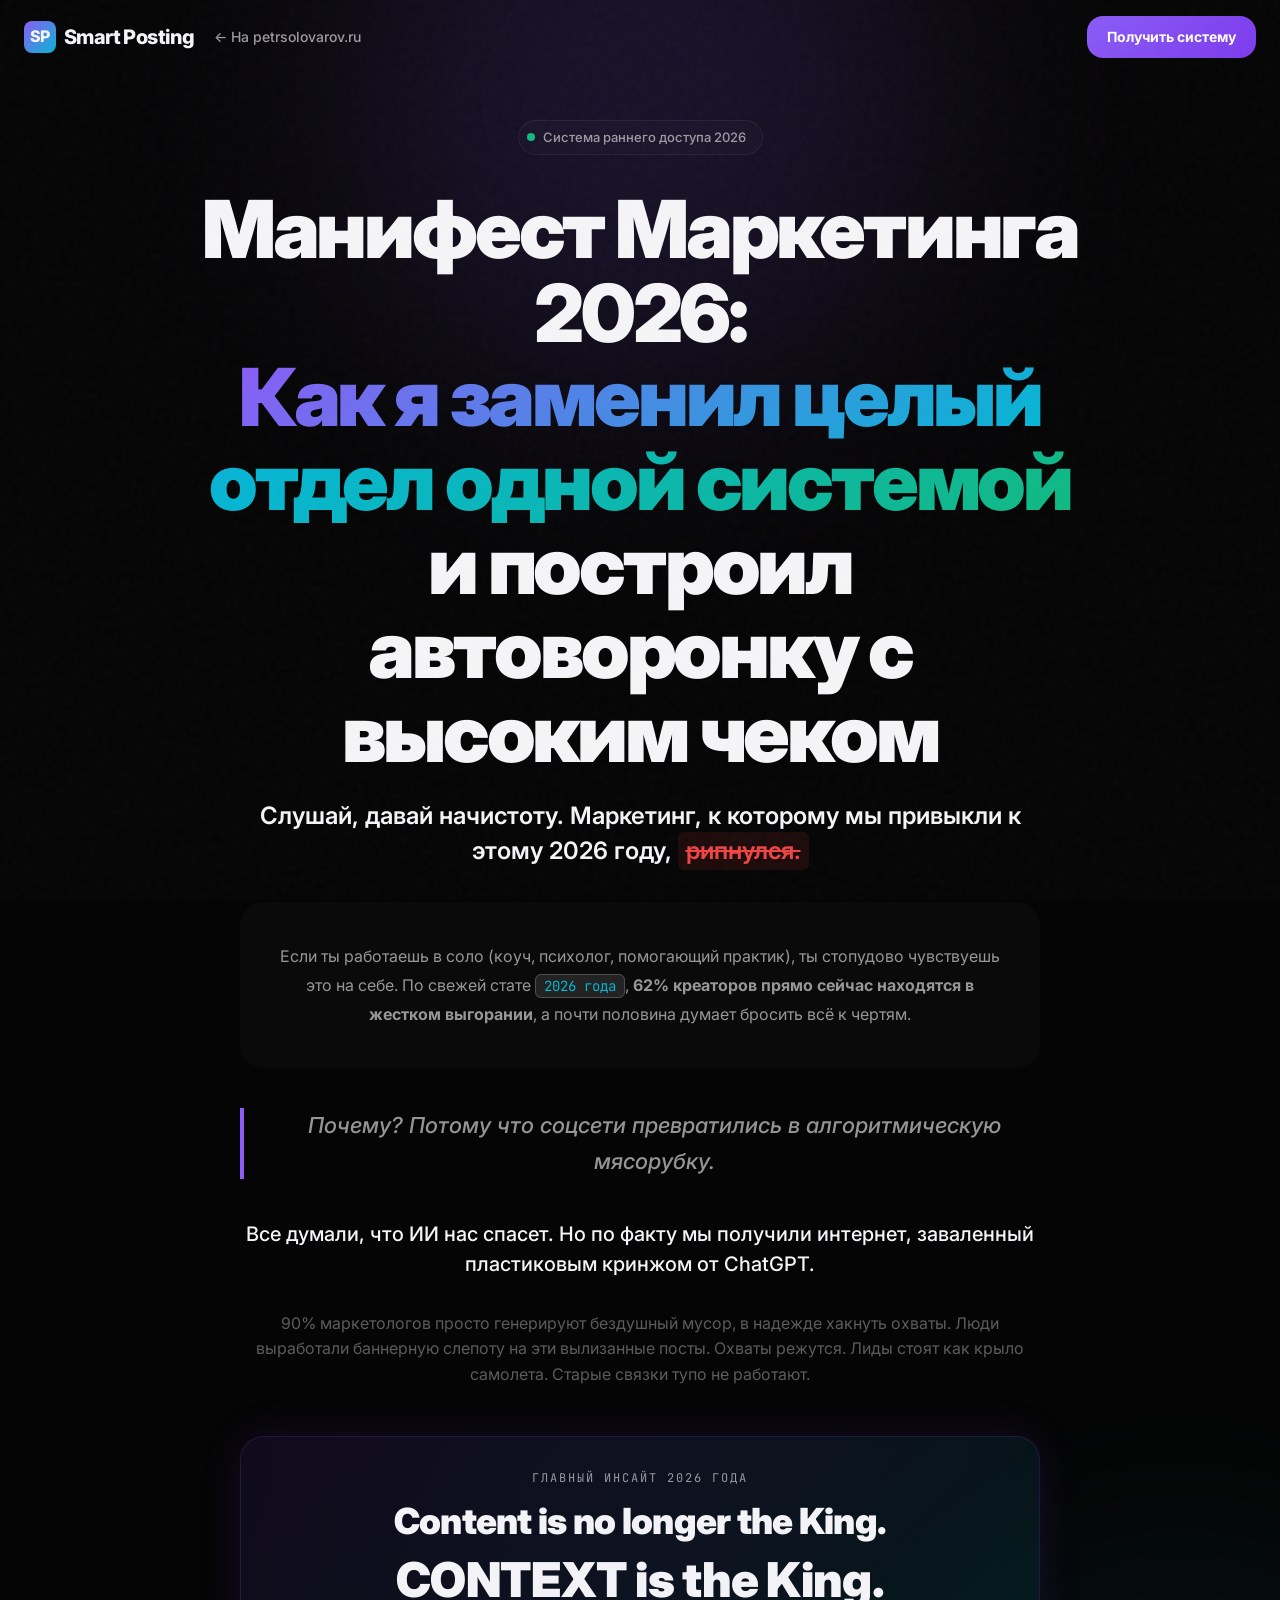
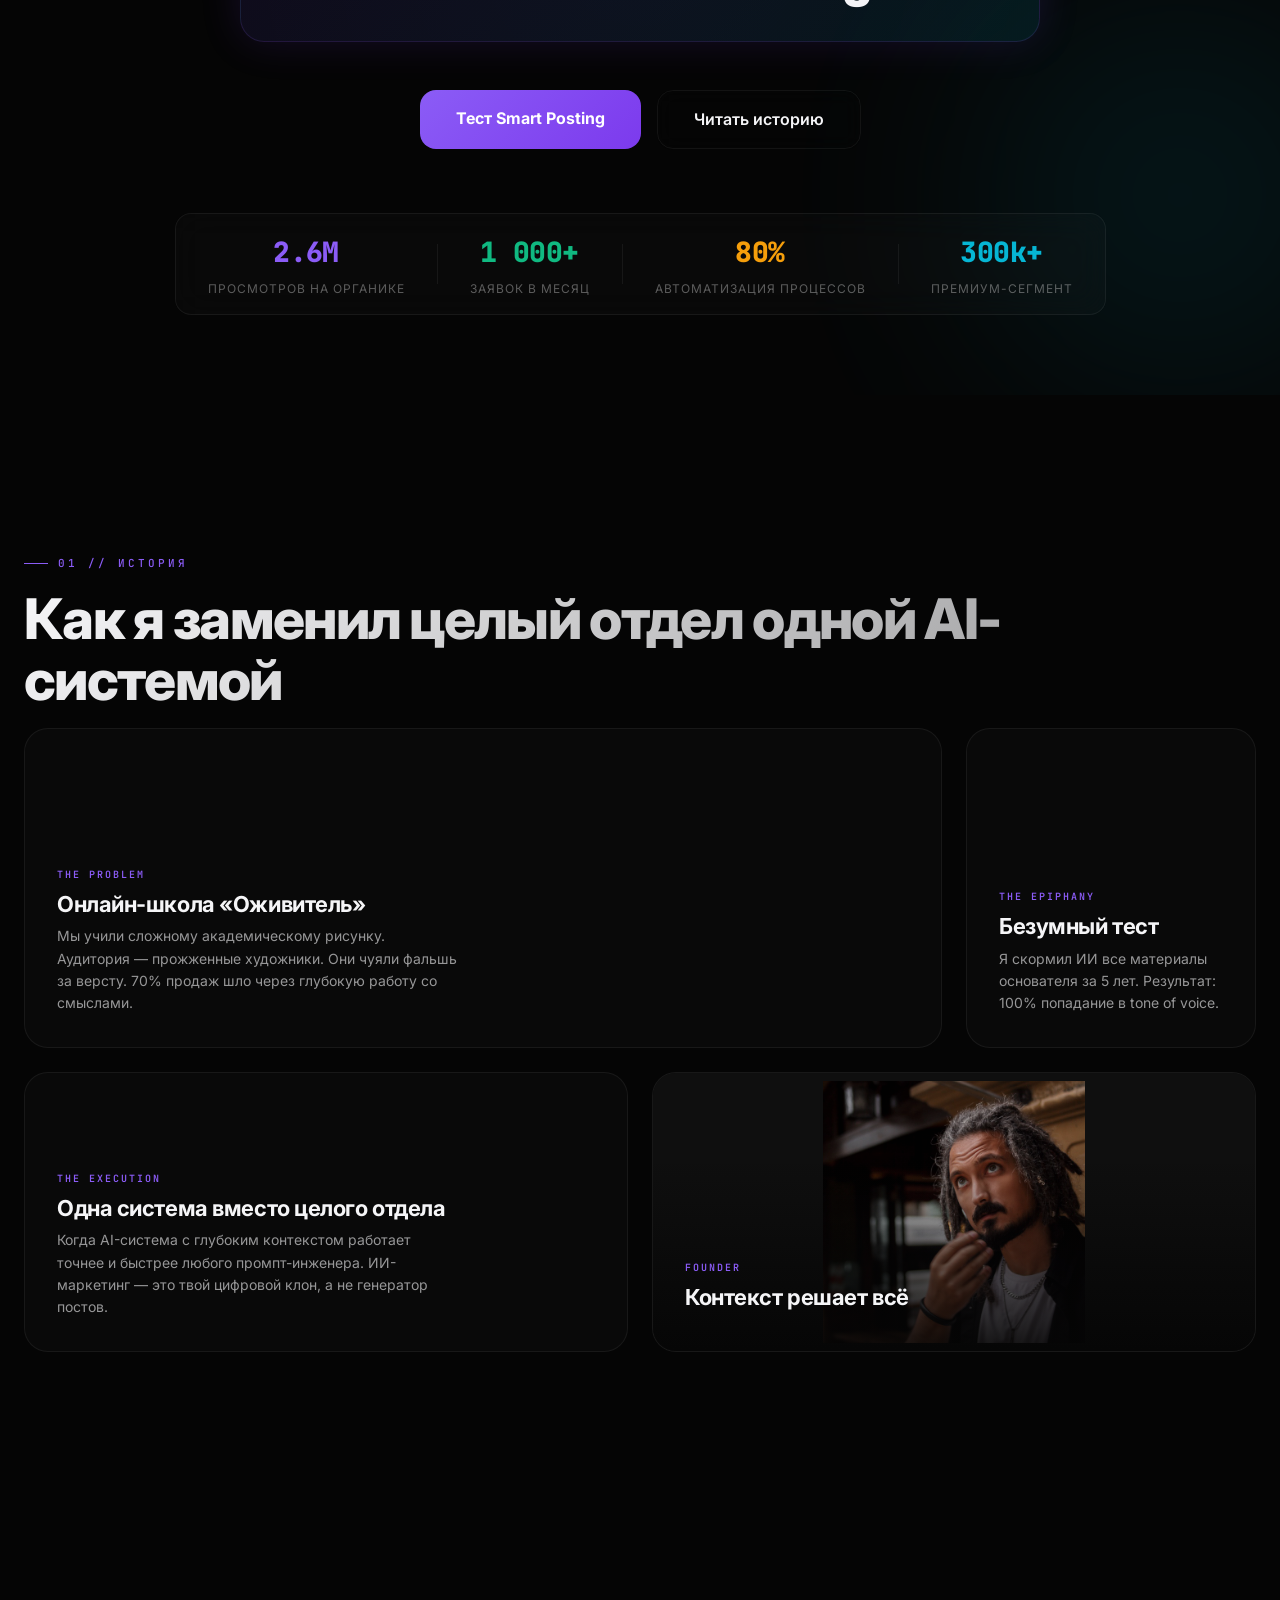
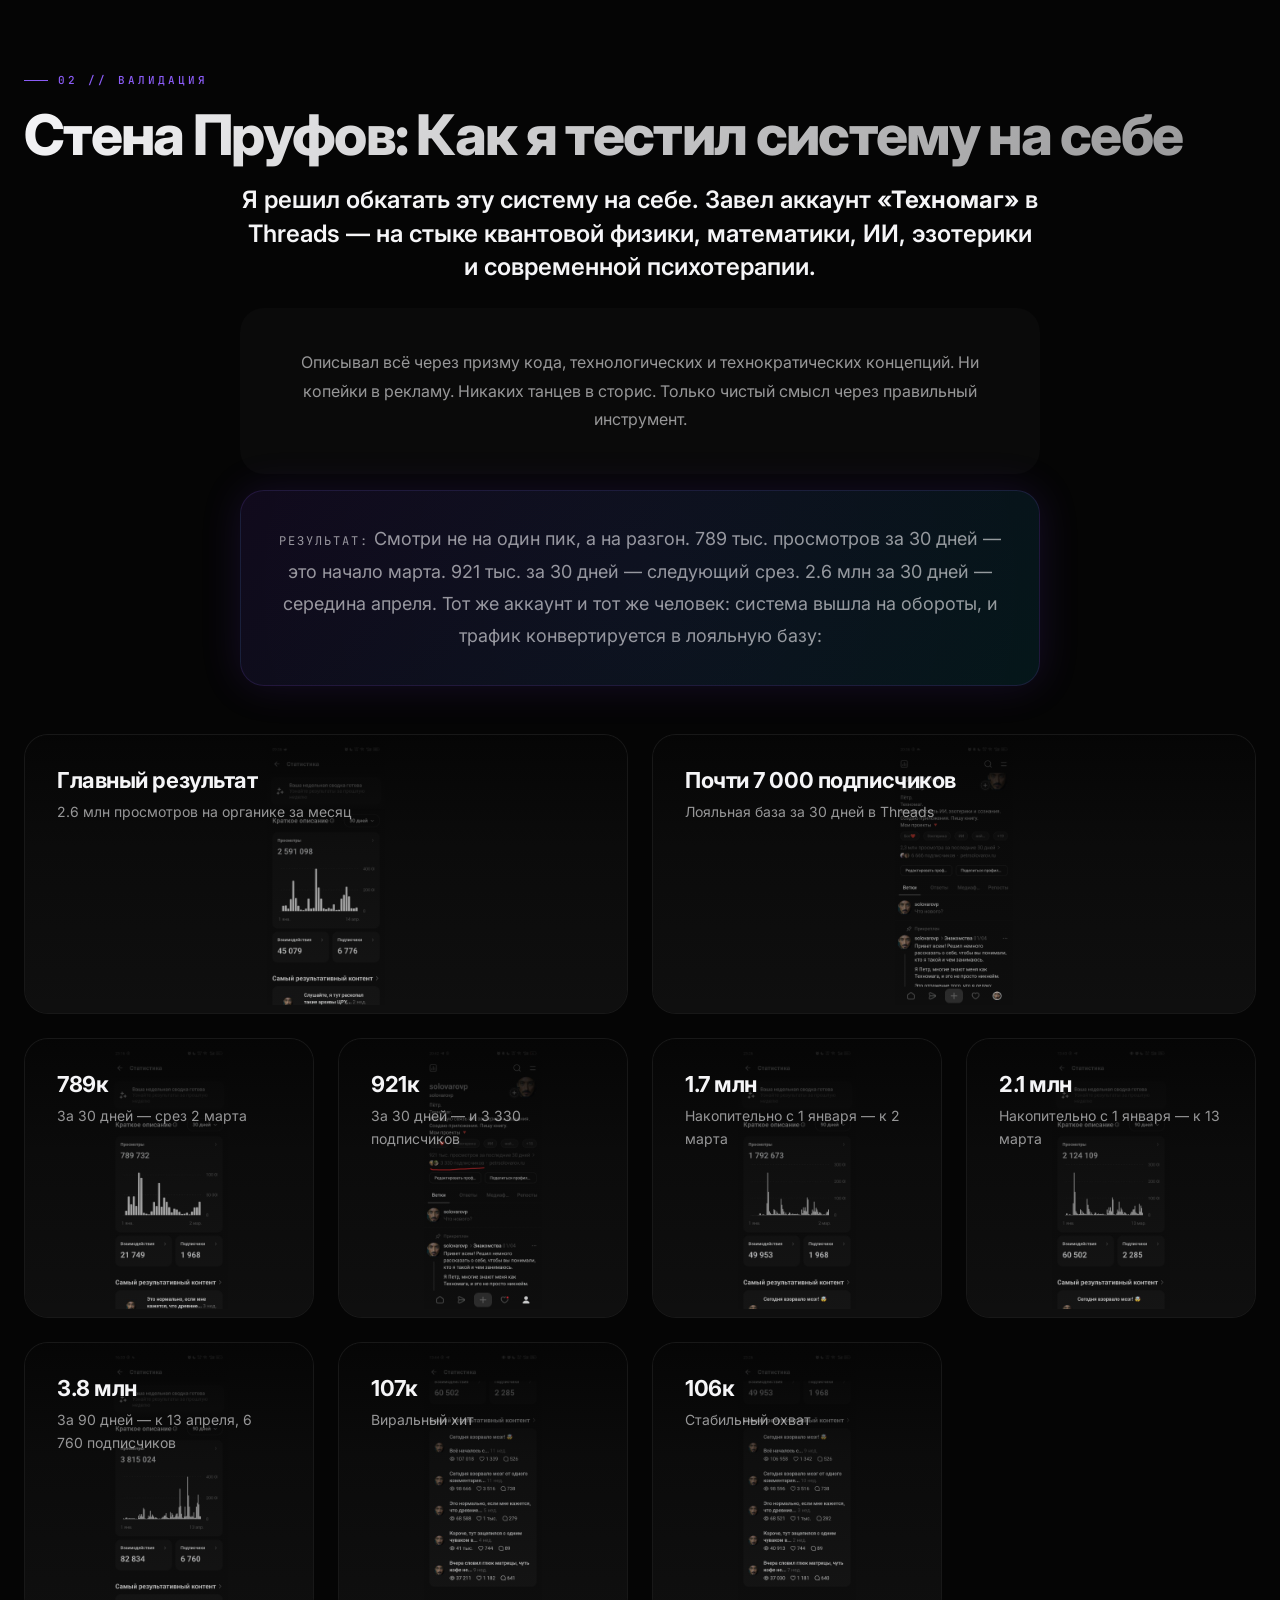
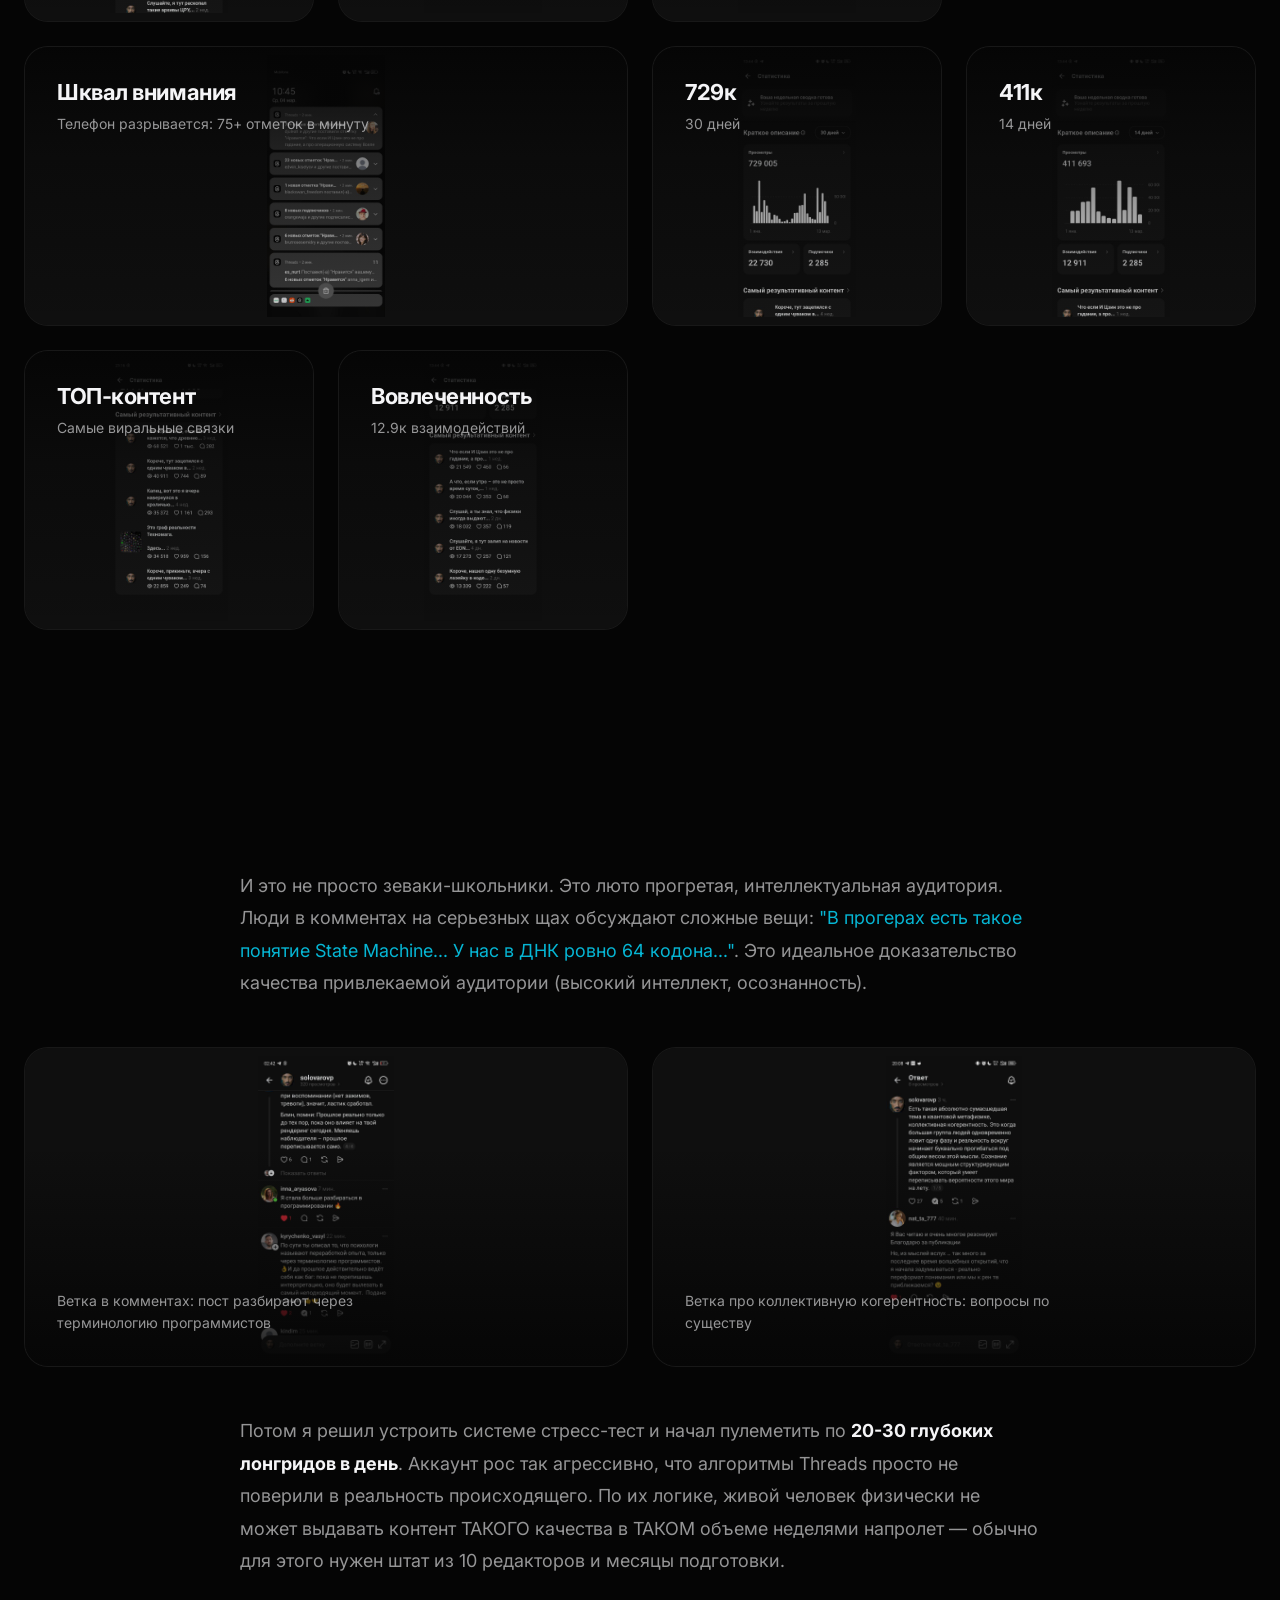
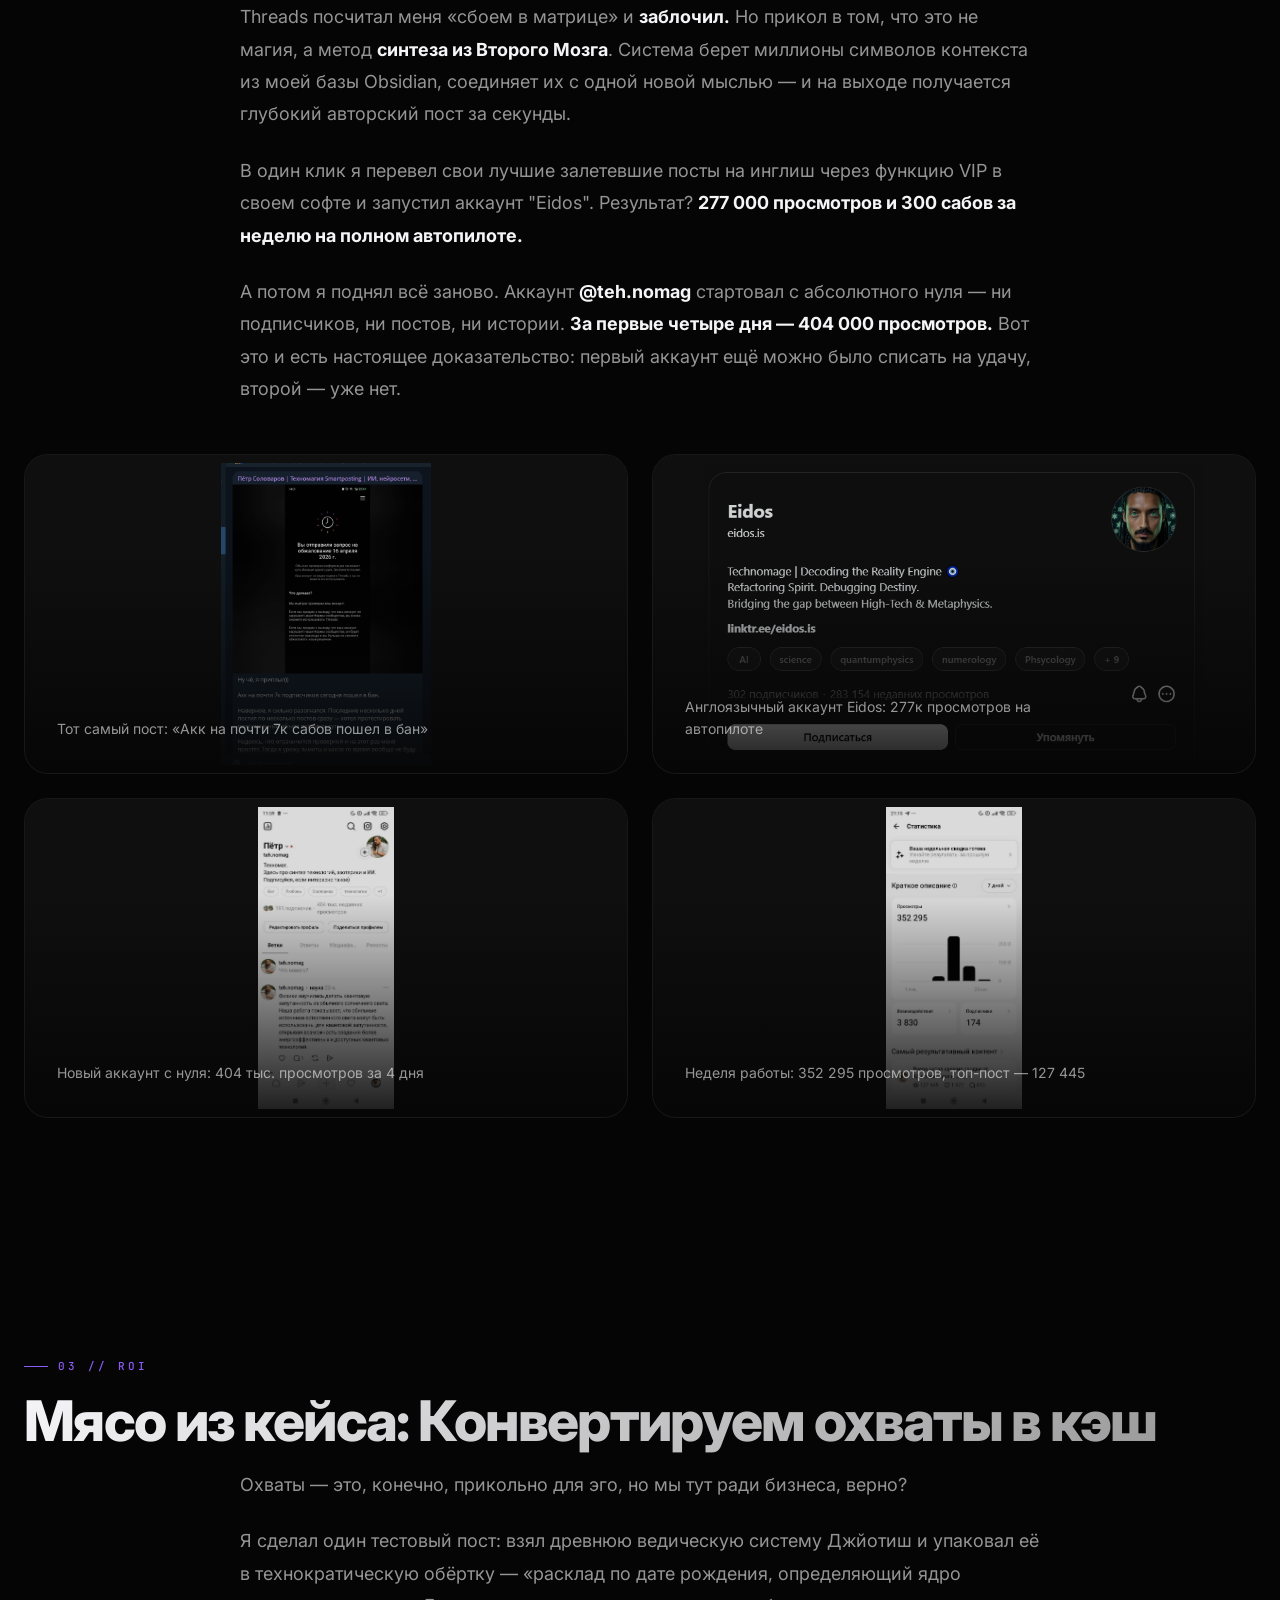
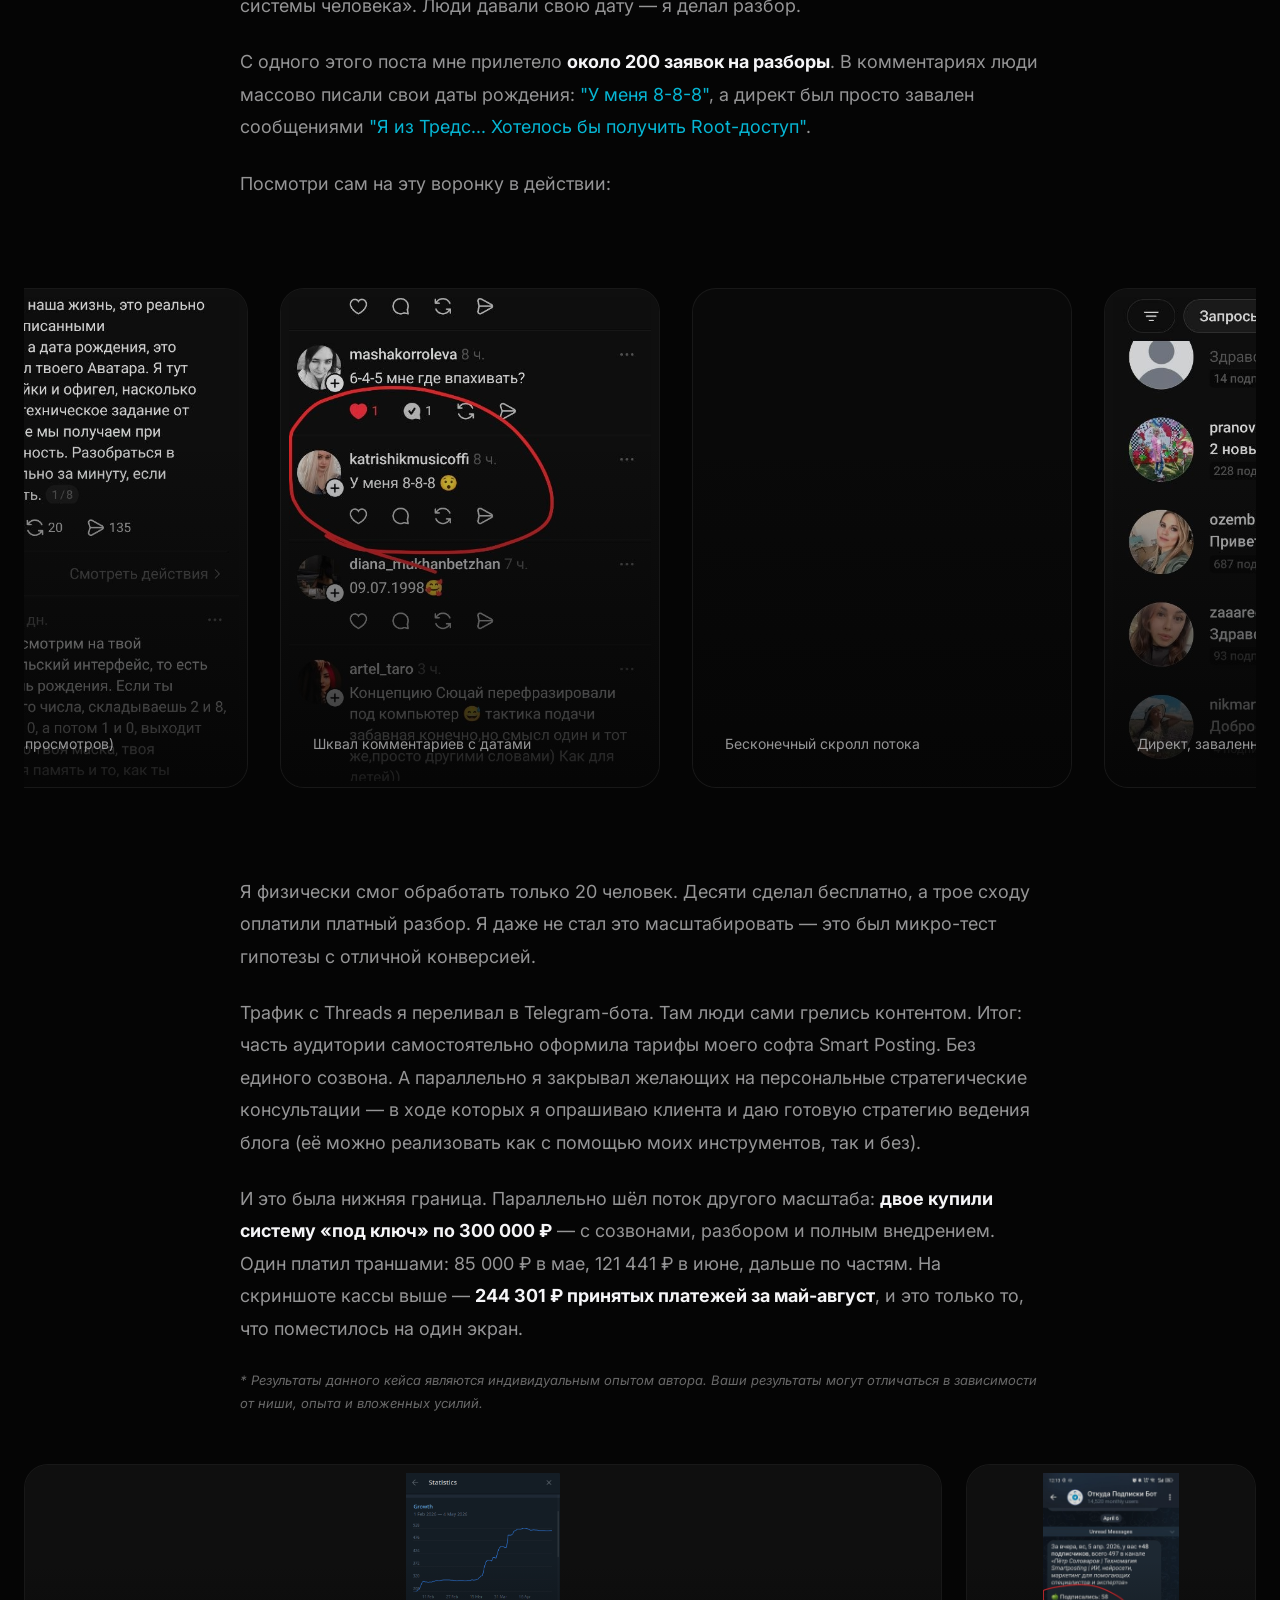
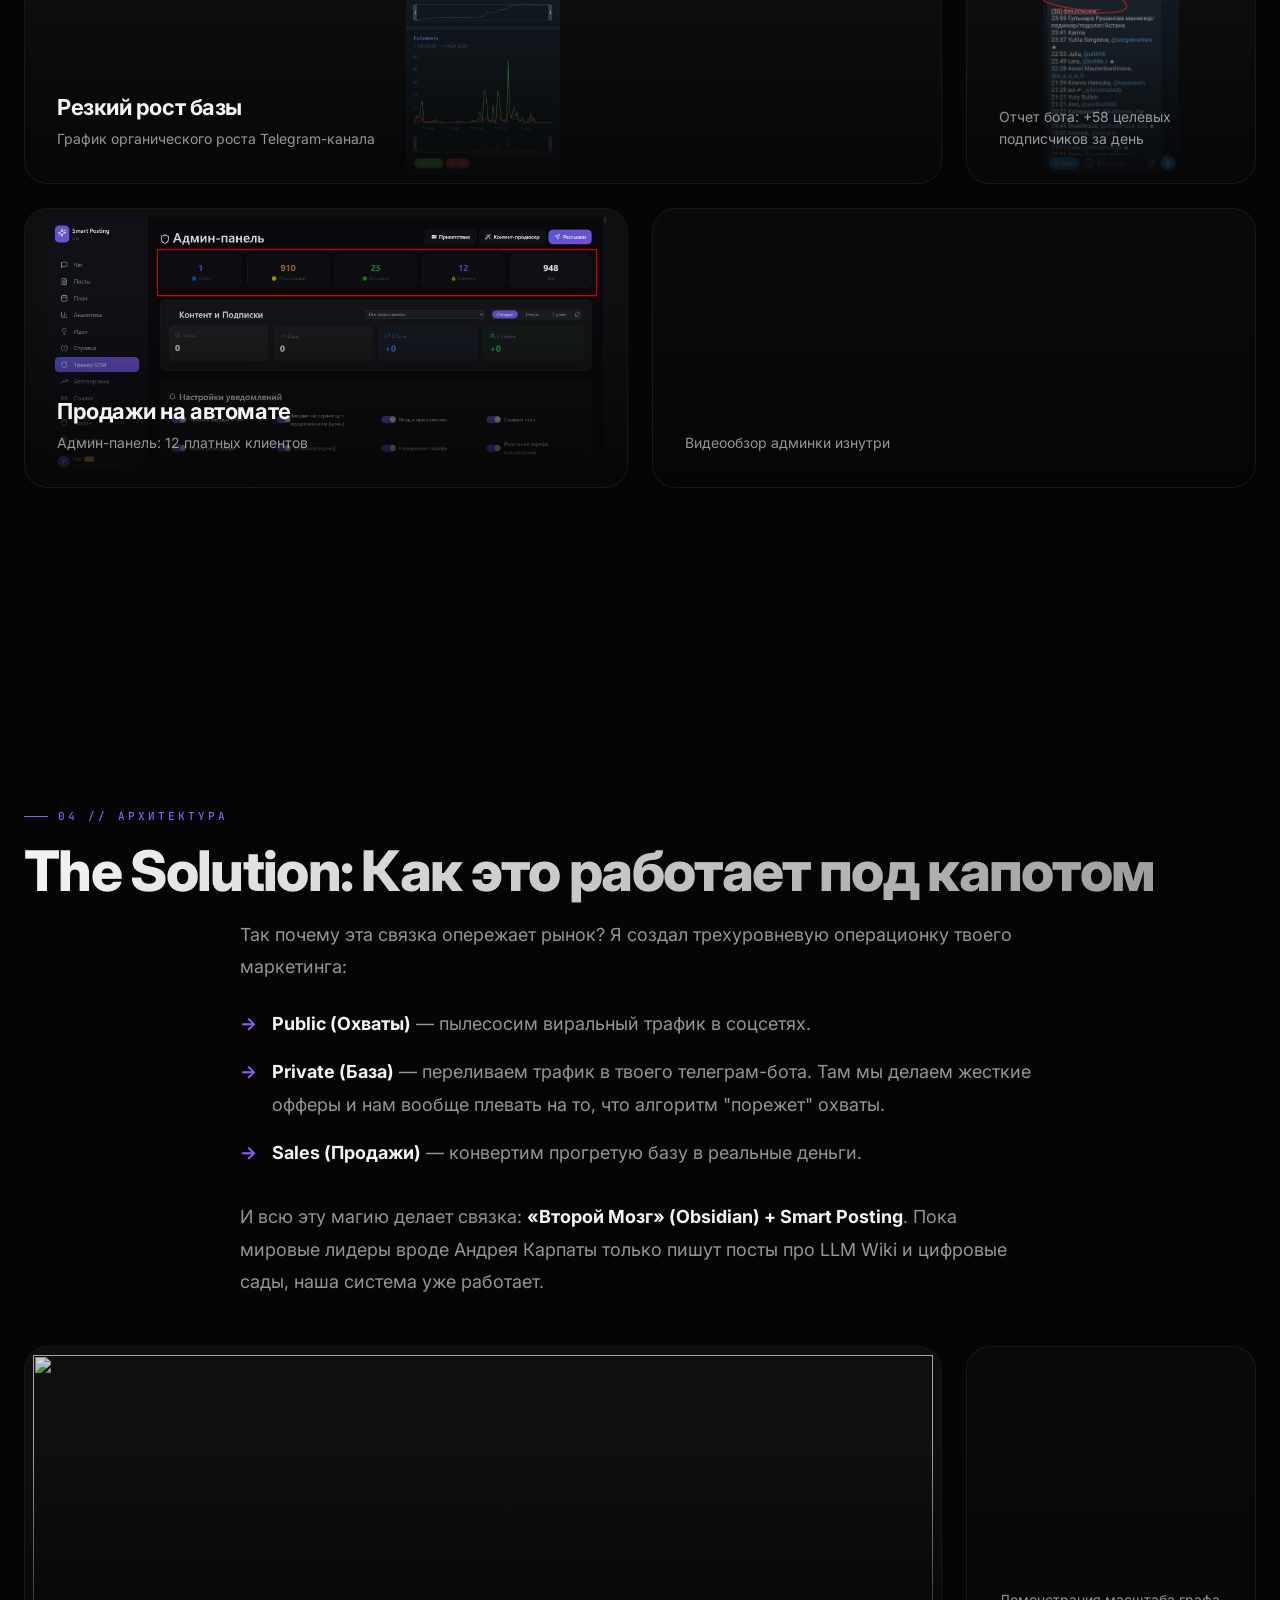
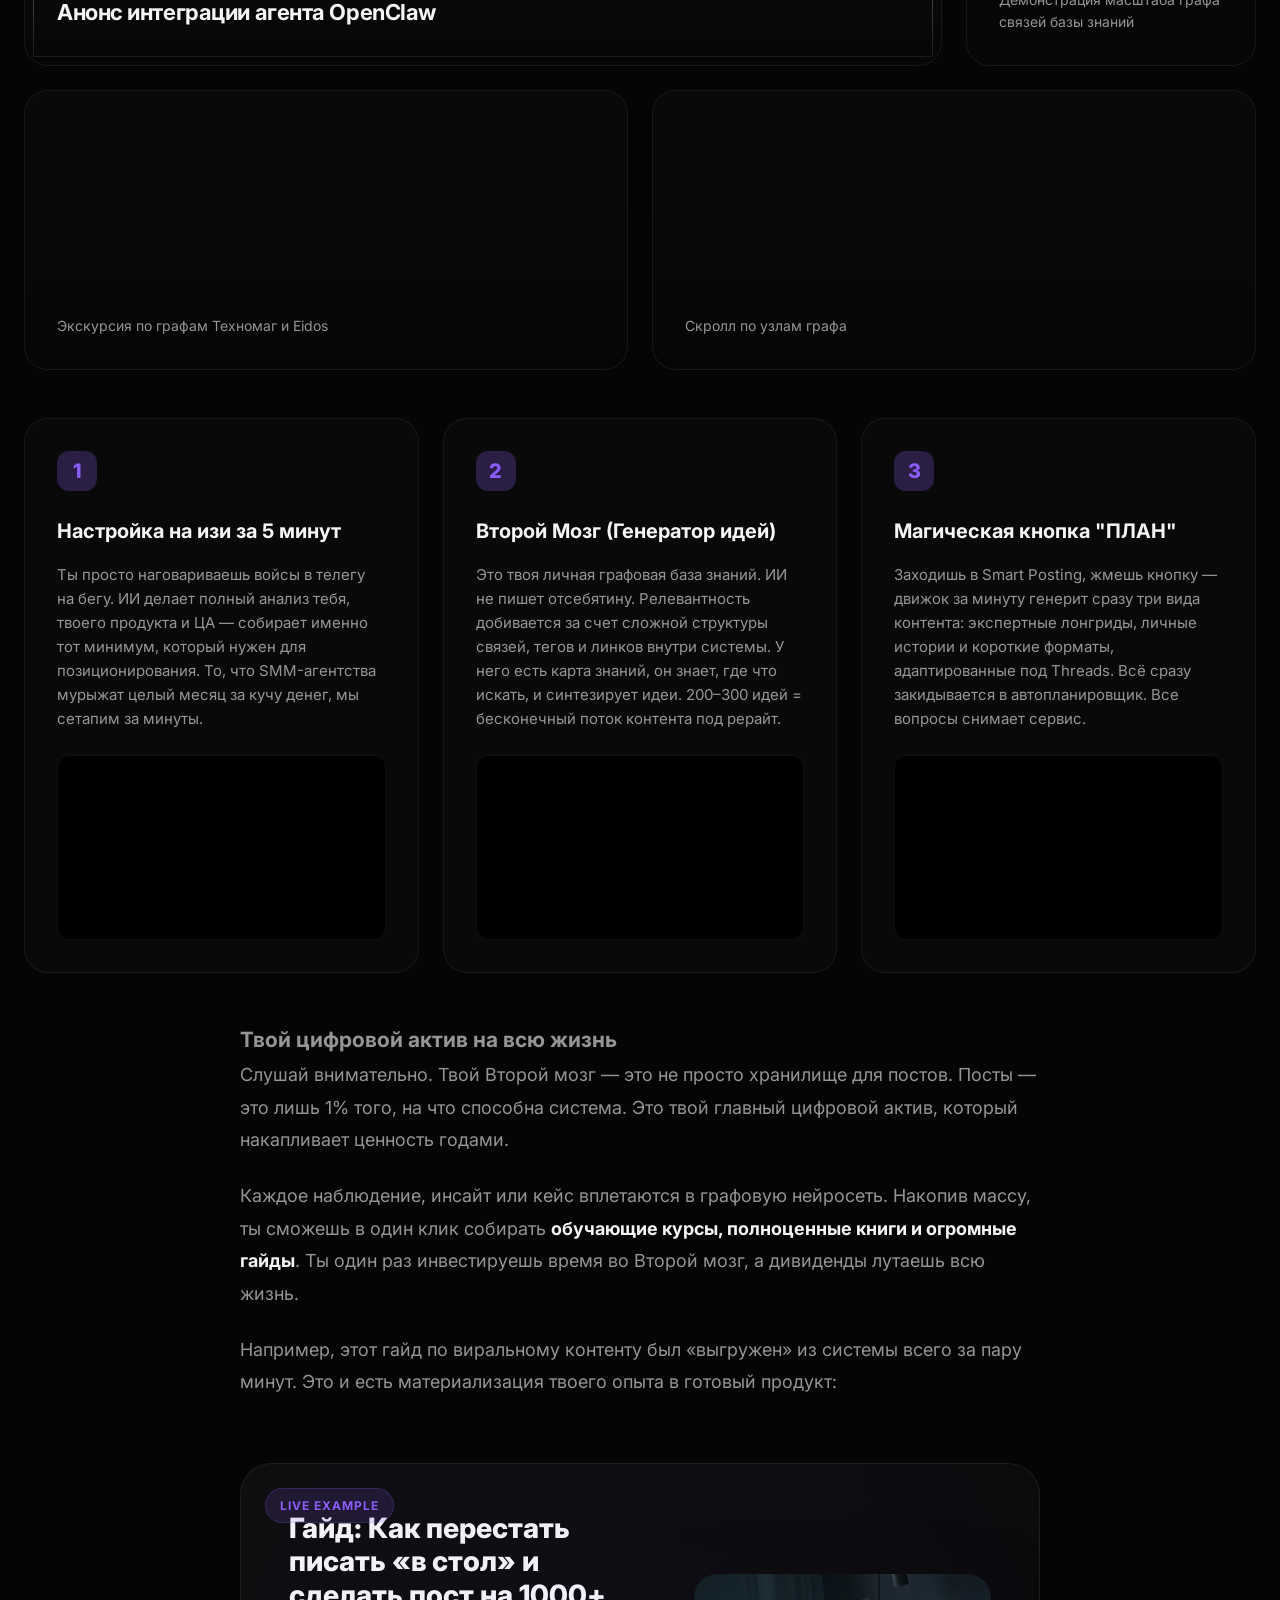
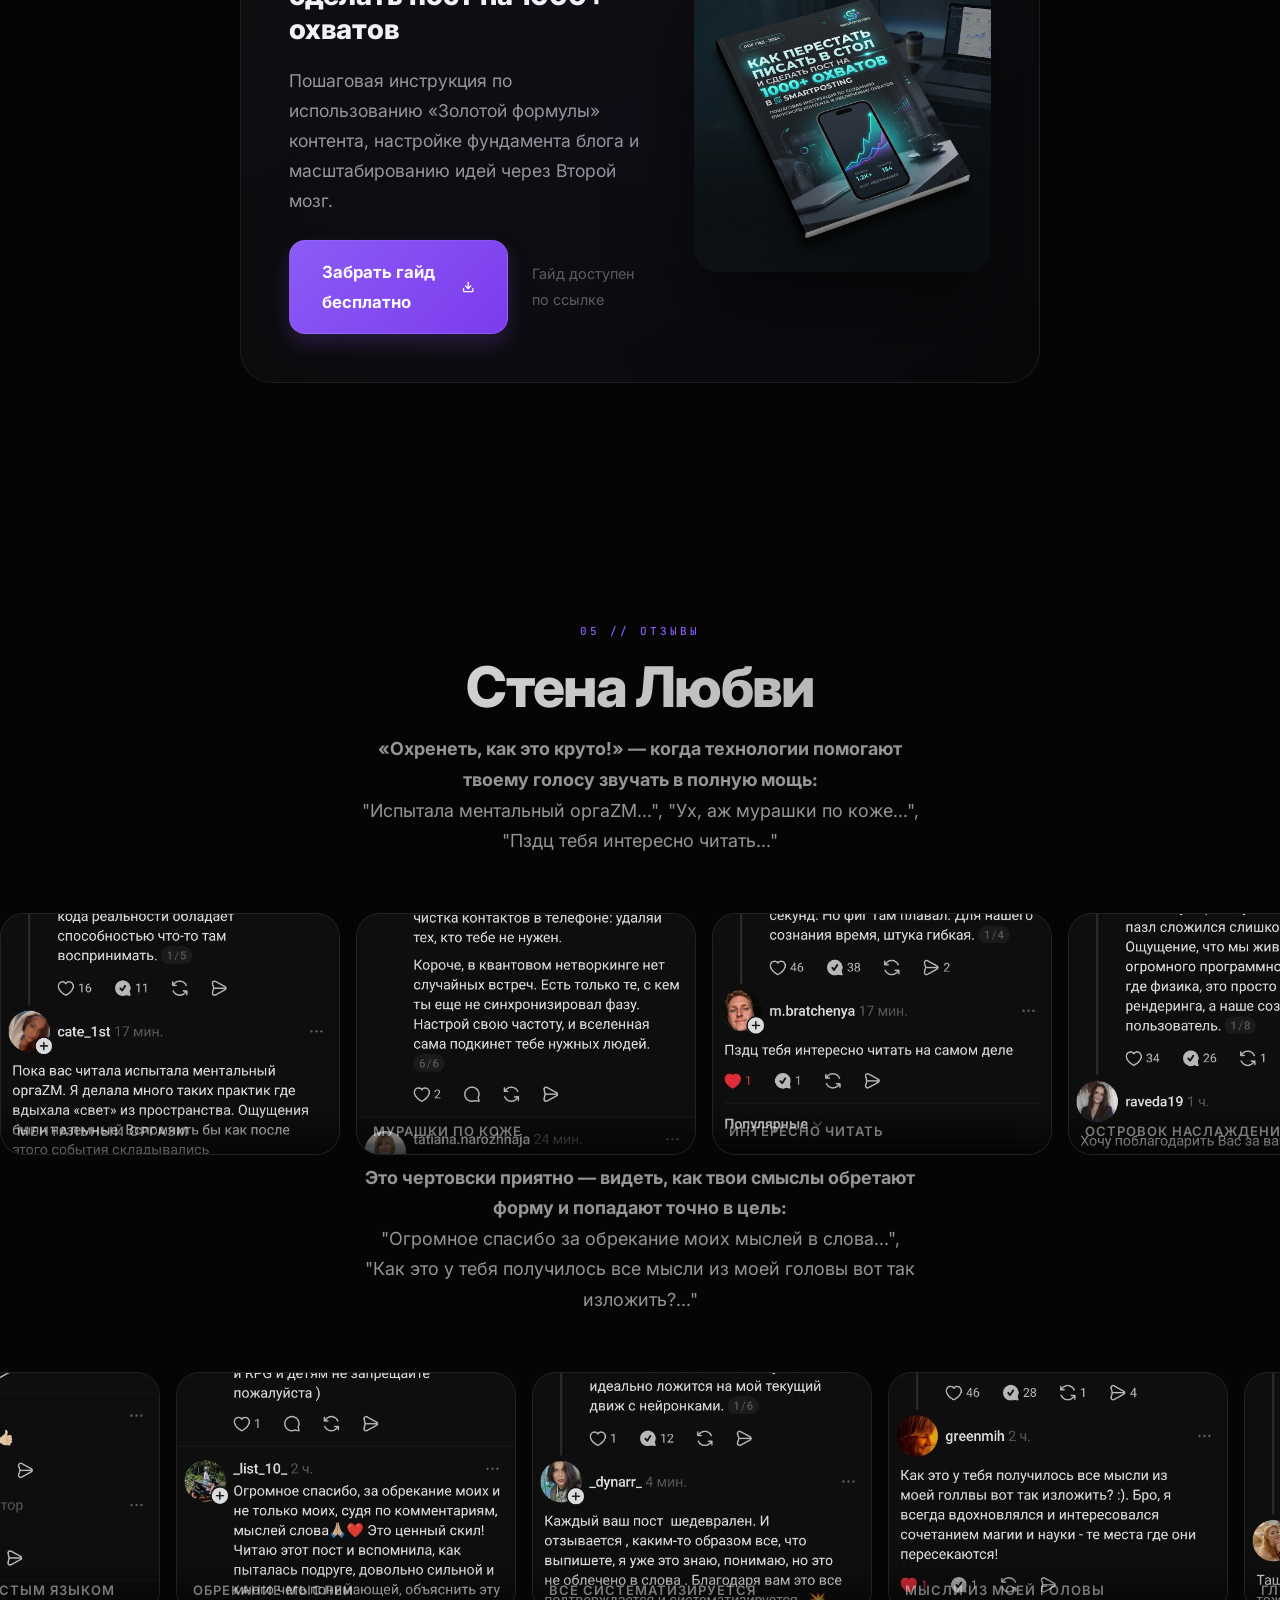
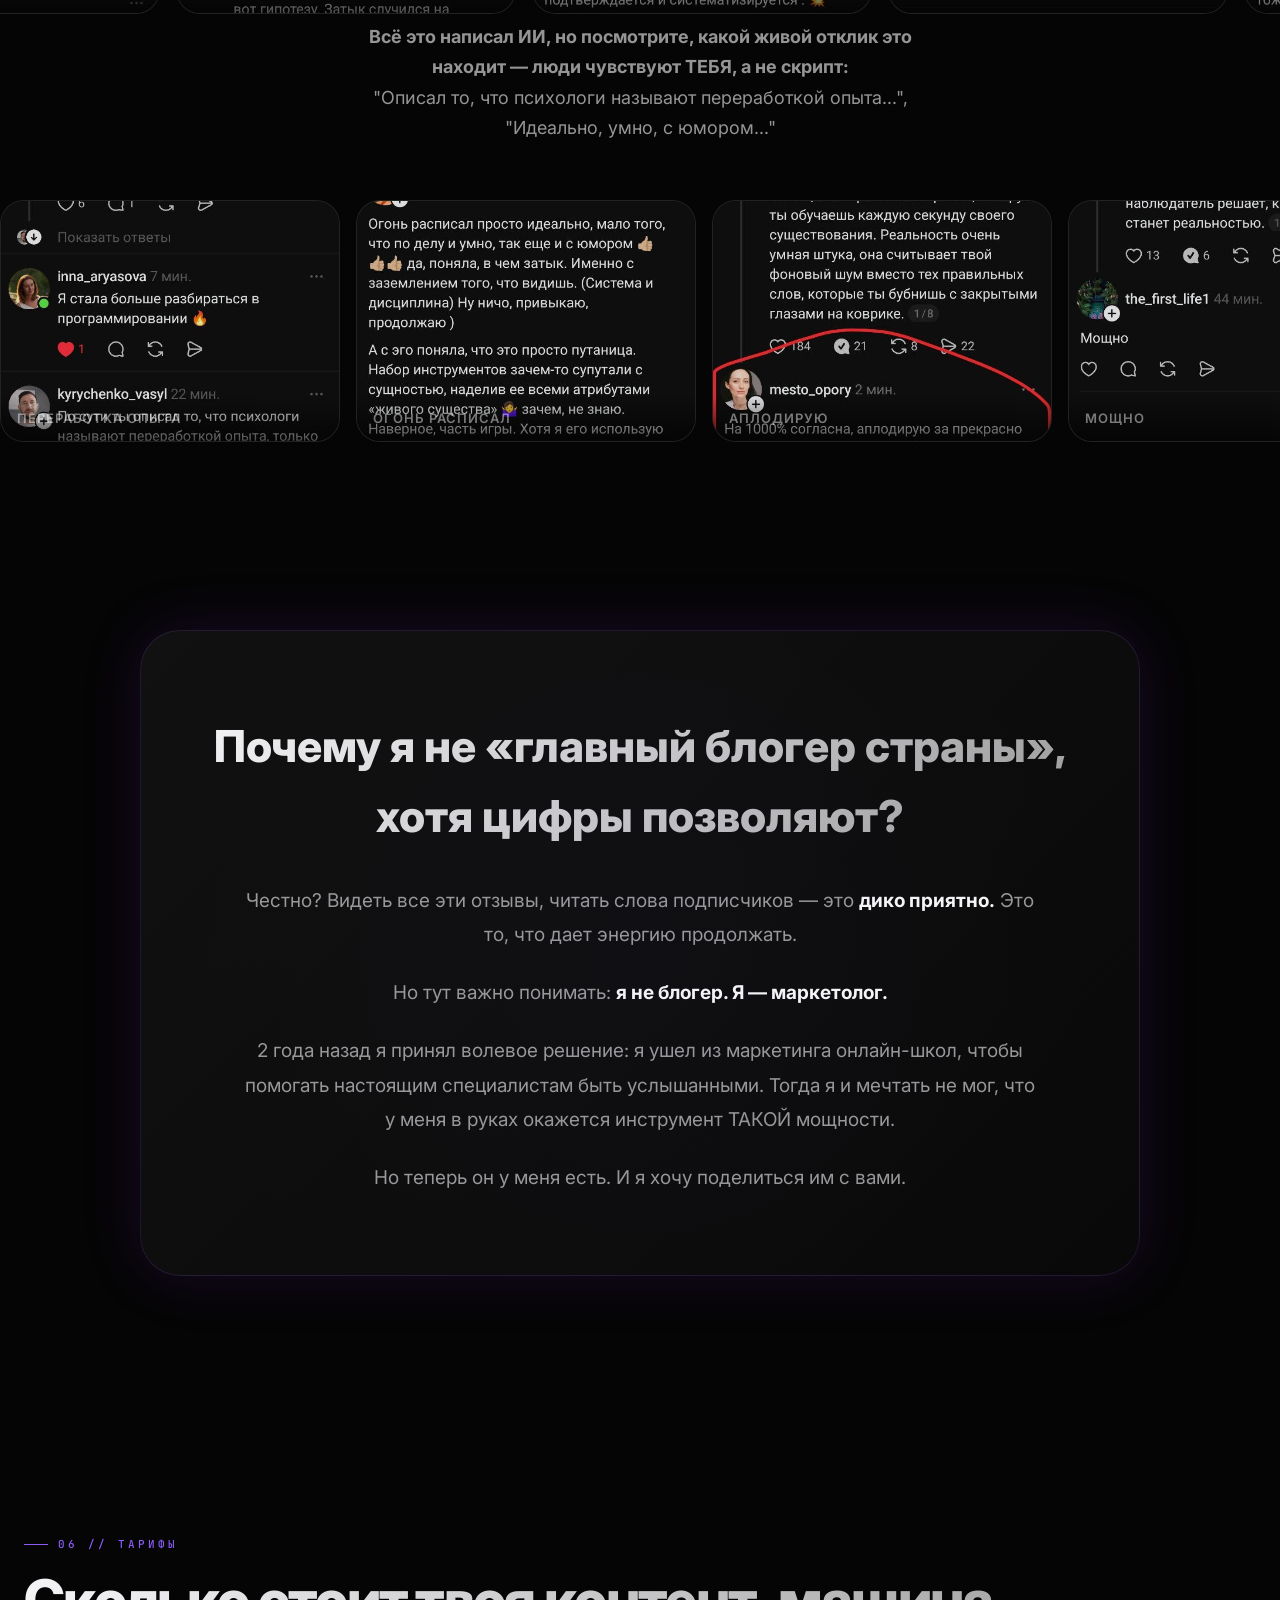
==== commit a6cdb3c0: "Лендинг: ссылка «← На petrsolovarov.ru» в навигации главной и страниц кейсов Co-Authored-By: Claude " ====
--- a/site/index.html
+++ b/site/index.html
@@ -58,6 +58,7 @@
                 <div class="nav-logo-icon">SP</div>
                 <span>Smart Posting</span>
             </div>
+            <a href="https://petrsolovarov.ru" class="nav-back" aria-label="На petrsolovarov.ru">&larr;<span class="nav-back-text"> На petrsolovarov.ru</span></a>
             <a href="#pricing" class="btn-primary" style="padding: 10px 20px; font-size: 14px;">Получить систему</a>
         </div>
     </nav>
--- a/site/style.css
+++ b/site/style.css
@@ -2011,3 +2011,29 @@
   }
 }
 
+
+/* Возврат на личный сайт */
+.nav-back {
+  margin: 0 auto 0 20px;
+  font-size: 14px;
+  font-weight: 500;
+  color: rgba(255, 255, 255, 0.6);
+  text-decoration: none;
+  white-space: nowrap;
+  transition: color 0.2s ease;
+}
+
+.nav-back:hover {
+  color: #fff;
+}
+
+@media (max-width: 640px) {
+  .nav-back {
+    margin-left: 12px;
+    font-size: 18px;
+  }
+
+  .nav-back-text {
+    display: none;
+  }
+}
